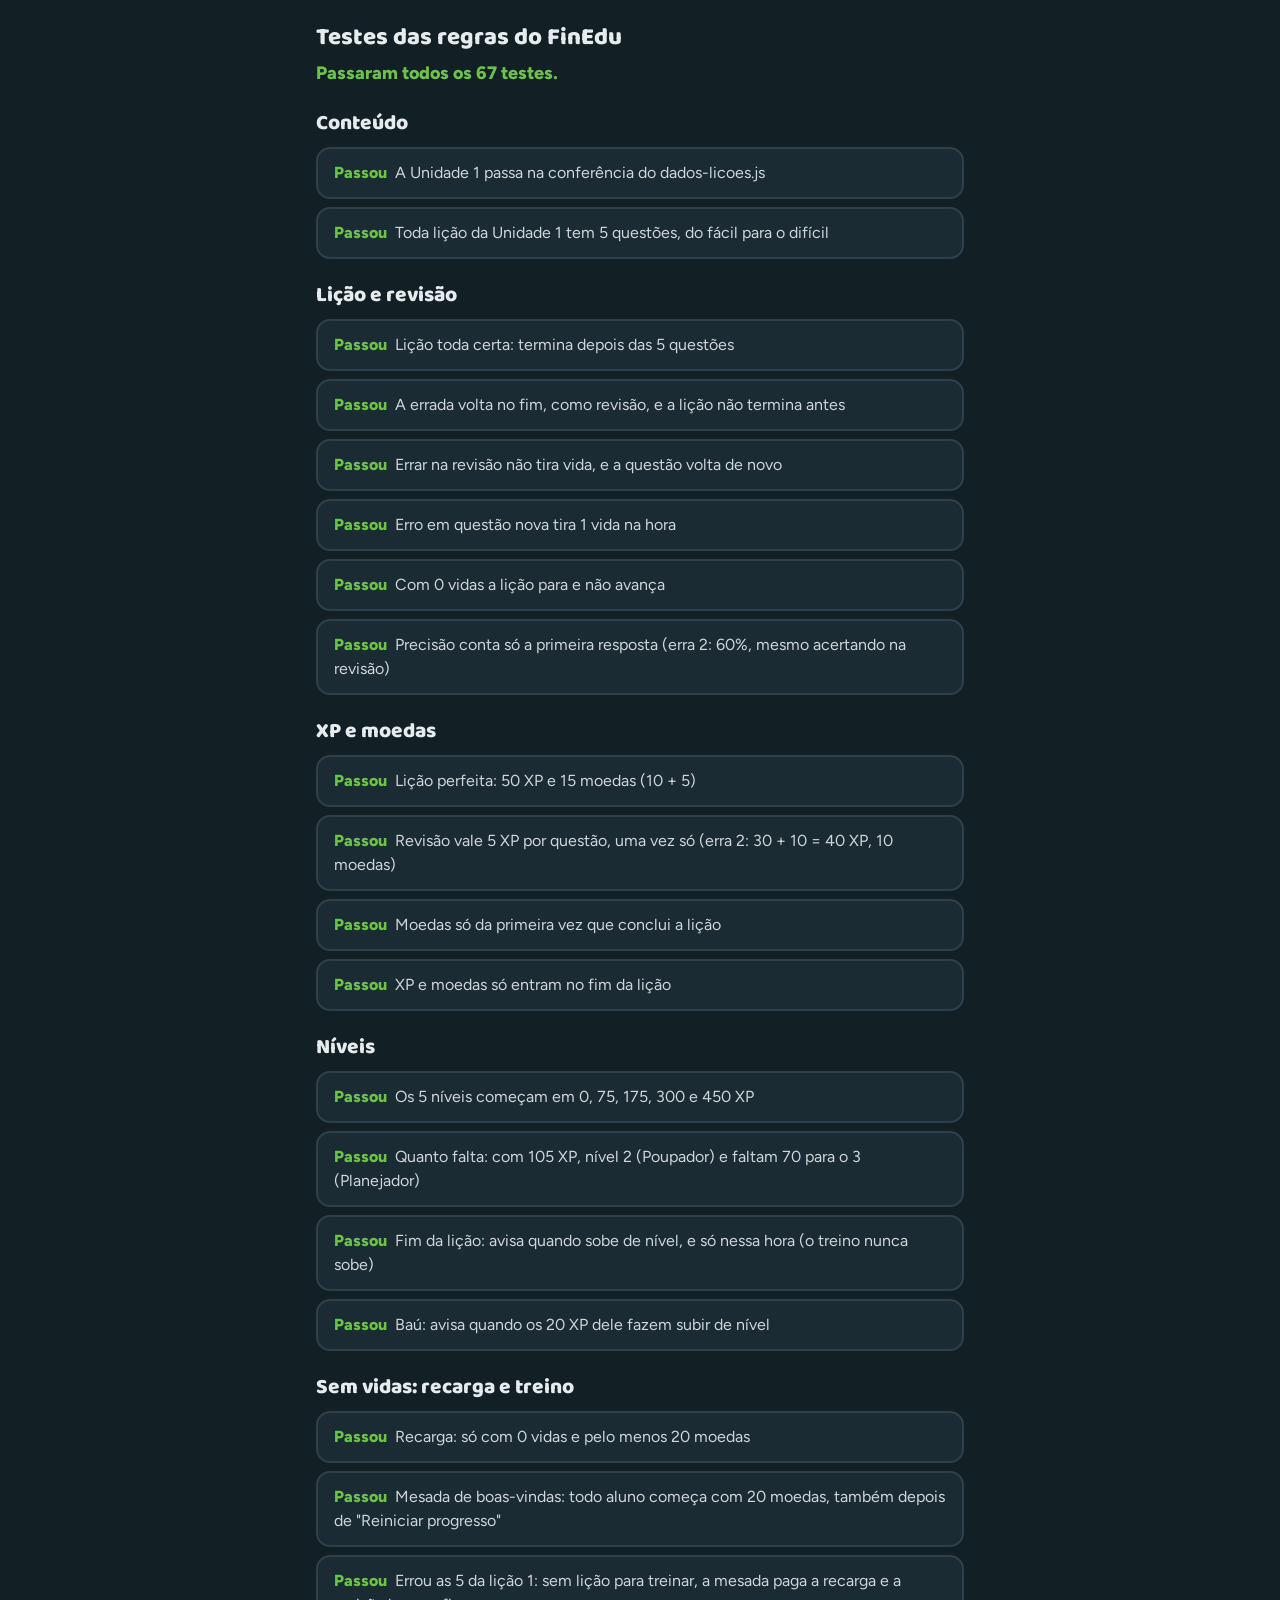
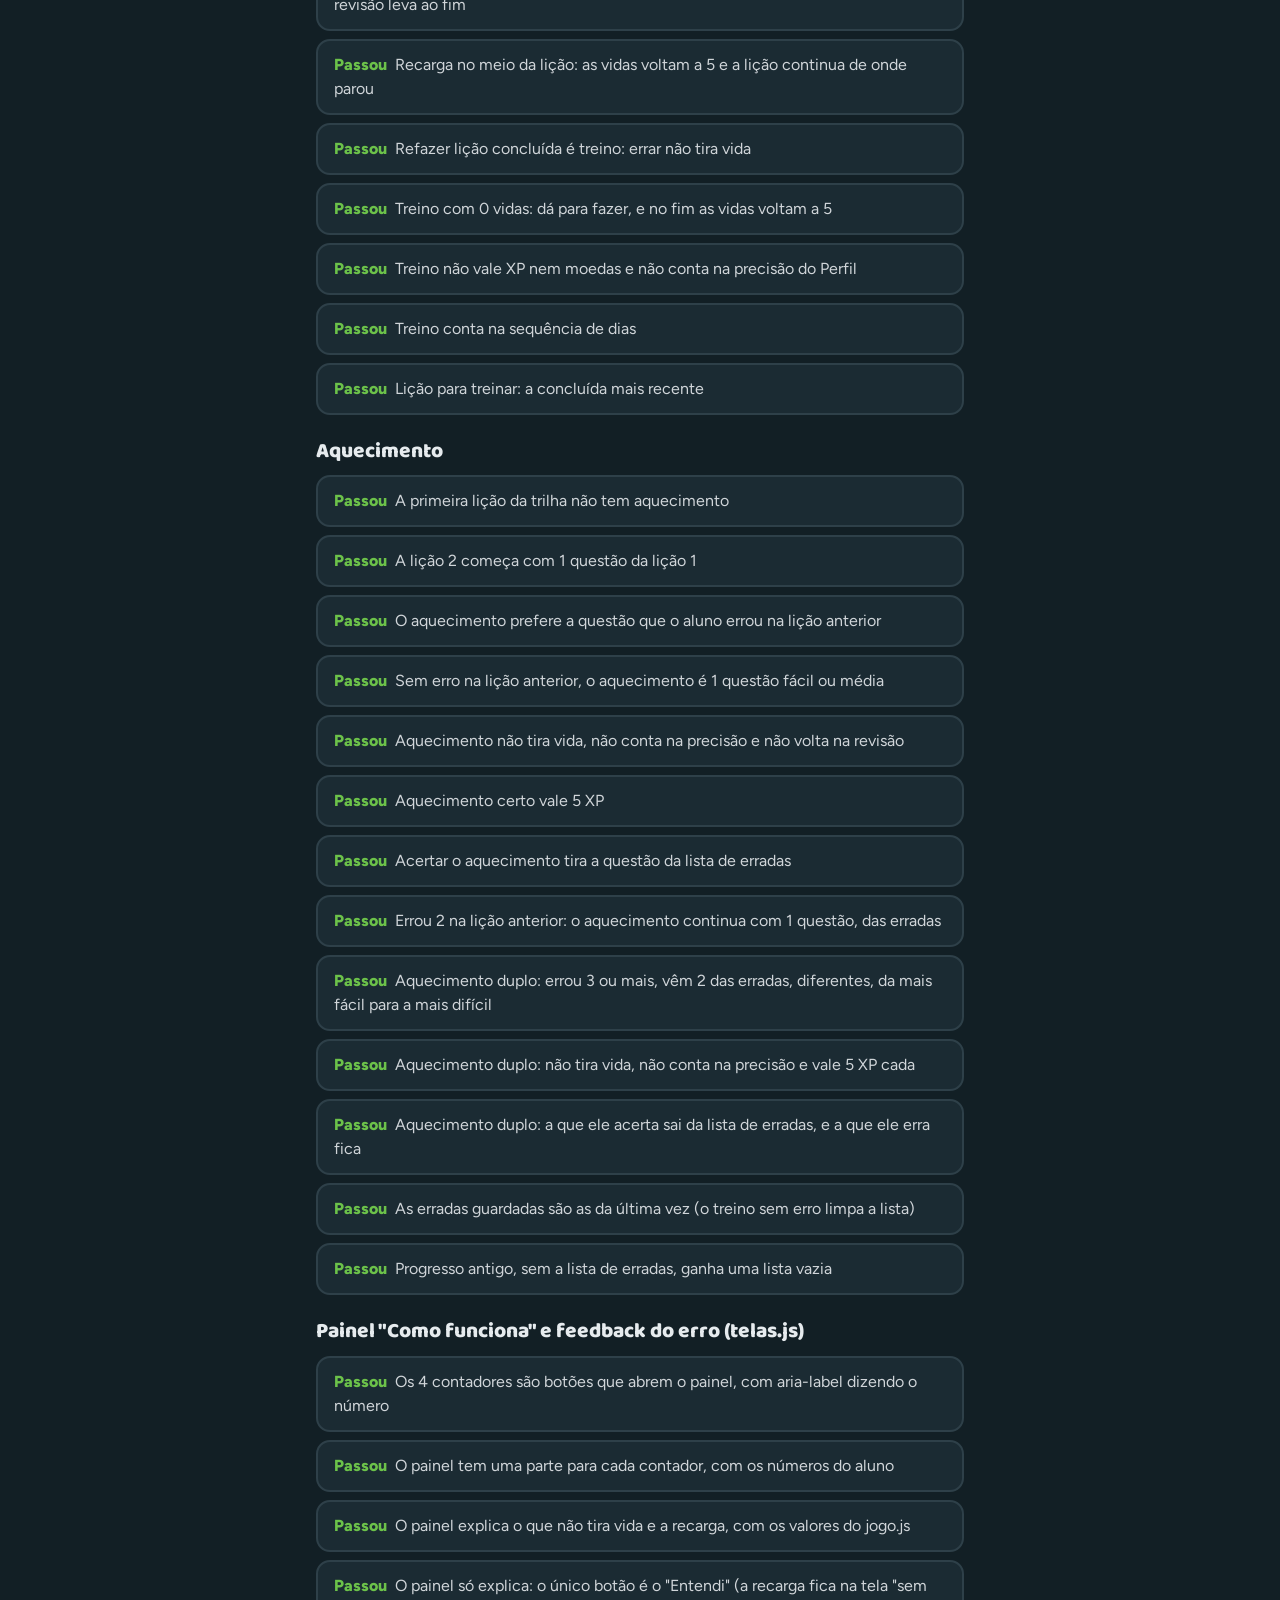
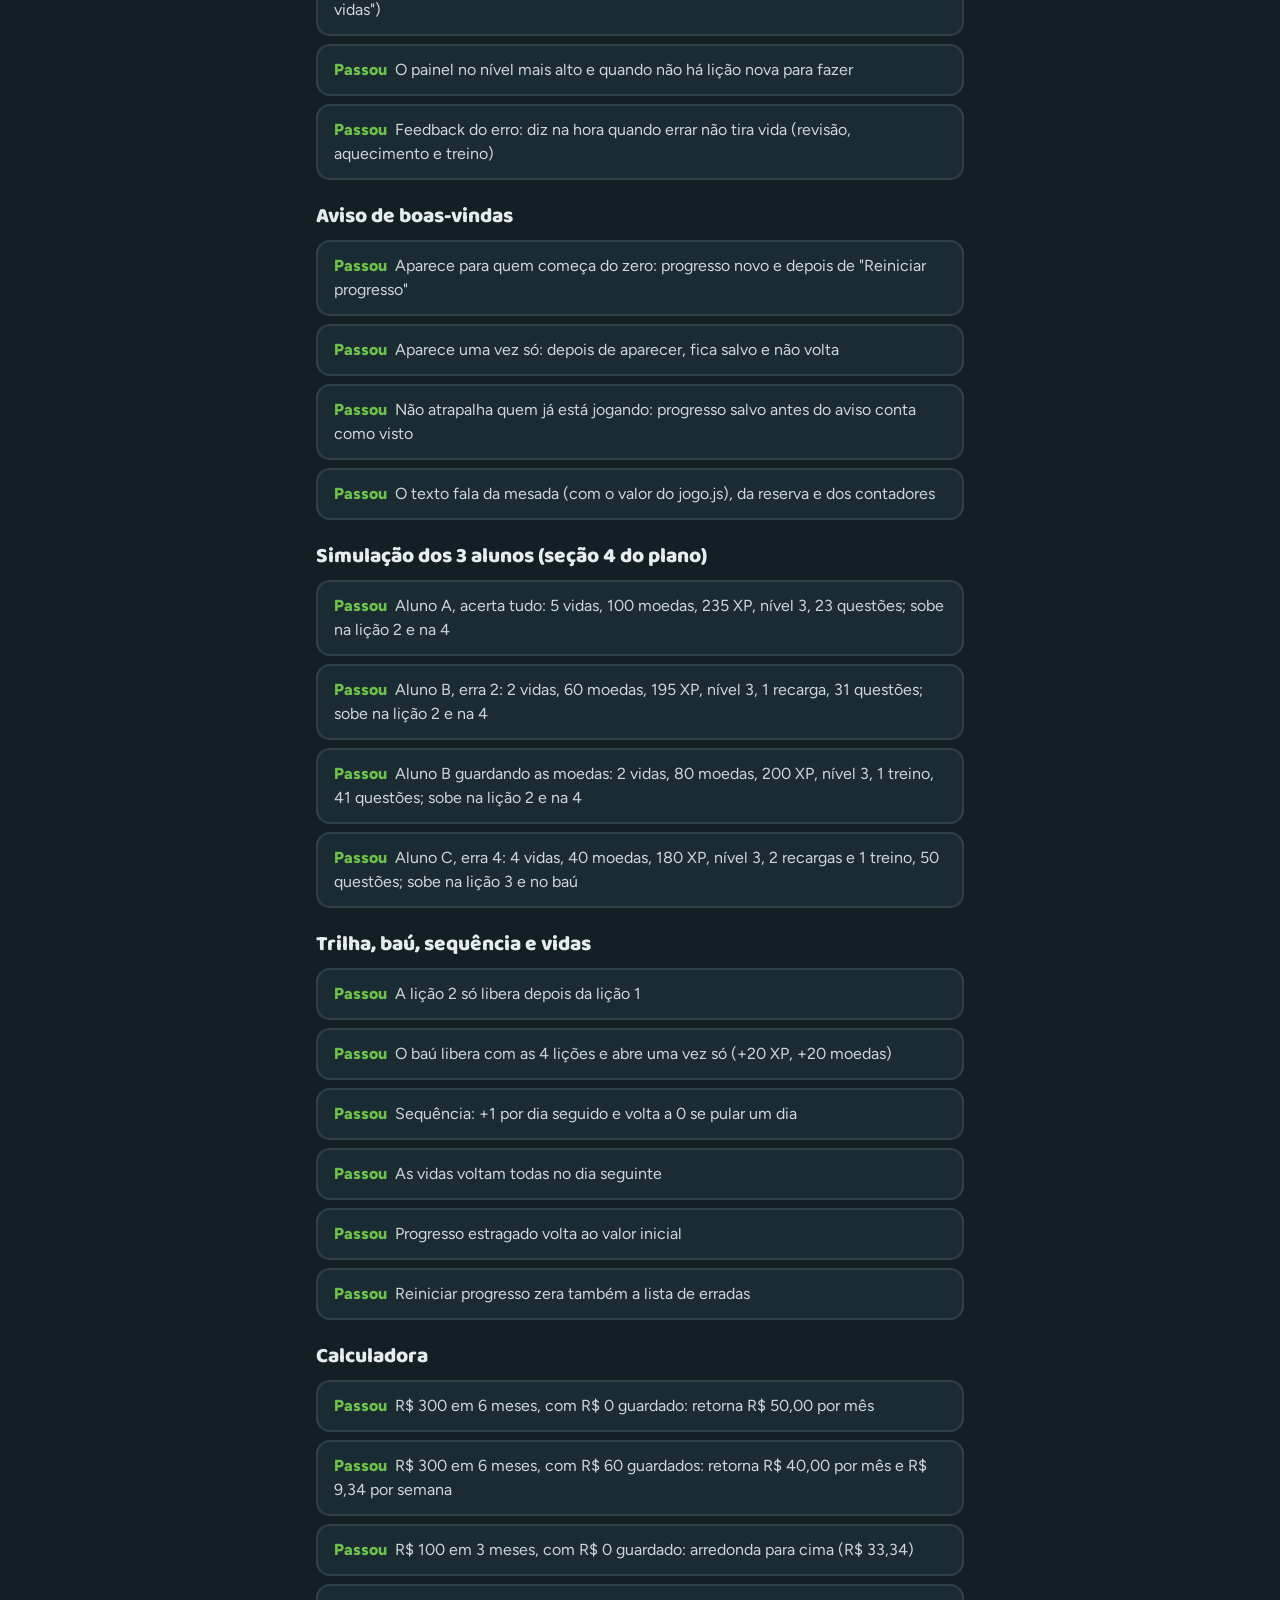
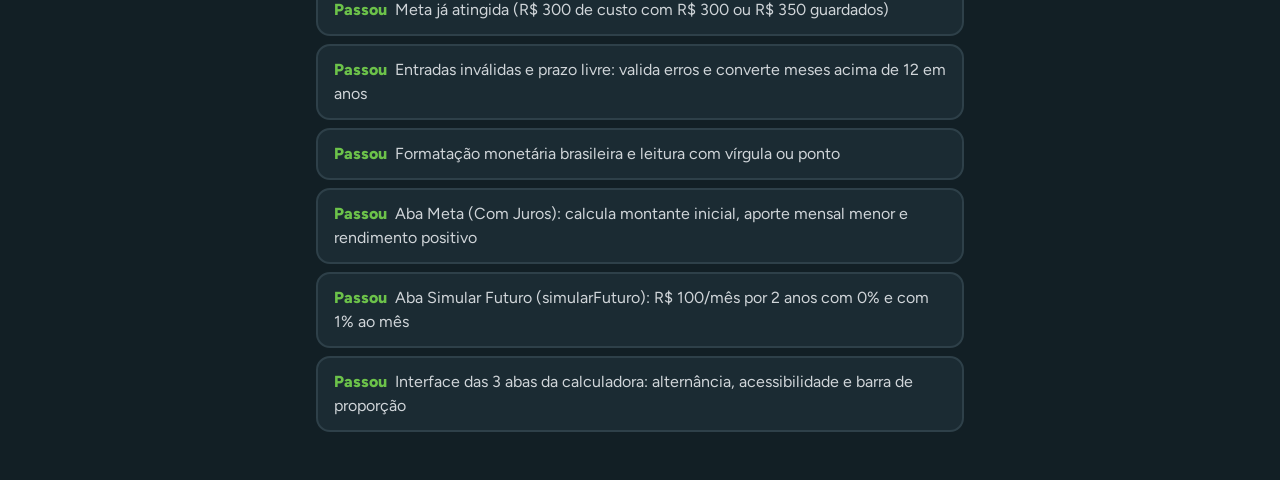
==== testes.html @ baef84fa "Atualizaçao calculadora nova funçao" ====
<!DOCTYPE html>
<html lang="pt-BR">
<head>
  <meta charset="utf-8">
  <meta name="viewport" content="width=device-width, initial-scale=1">
  <title>FinEdu · testes das regras</title>
  <link rel="icon" href="img/favicon.svg" type="image/svg+xml">
  <link rel="stylesheet" href="css/estilo.css">
  <style>
    /* Só desta página. Usa as variáveis do estilo.css. */
    .testes {
      max-width: var(--largura-licao);
      margin: 0 auto;
      padding: var(--espaco-gg) var(--espaco-g) var(--espaco-xgg);
    }

    .testes h1 {
      margin-bottom: var(--espaco-p);
      font-size: var(--tamanho-titulo-m);
    }

    .testes h2 {
      margin: var(--espaco-gg) 0 var(--espaco-m);
      font-size: var(--tamanho-titulo-p);
    }

    .testes-resumo {
      font-weight: 800;
      font-size: var(--tamanho-medio);
    }

    .testes-resumo--passou { color: var(--cor-acerto); }
    .testes-resumo--falhou { color: var(--cor-erro); }

    .testes-lista {
      display: flex;
      flex-direction: column;
      gap: var(--espaco-p);
    }

    .teste {
      padding: var(--espaco-m) var(--espaco-g);
      border: var(--borda) solid var(--cor-borda);
      border-radius: var(--raio-m);
      background: var(--cor-cartao);
    }

    .teste-situacao {
      margin-right: var(--espaco-p);
      font-weight: 800;
    }

    .teste--passou .teste-situacao { color: var(--cor-acerto); }
    .teste--falhou { border-color: var(--cor-erro); }
    .teste--falhou .teste-situacao { color: var(--cor-erro); }

    .teste-erro {
      margin-top: var(--espaco-pp);
      color: var(--cor-texto-secundario);
      font-size: var(--tamanho-pequeno);
    }
  </style>
</head>
<body>
  <main class="testes">
    <h1>Testes das regras do FinEdu</h1>
    <p class="testes-resumo" id="resumo">Rodando os testes...</p>
    <div id="resultados"></div>
  </main>

  <!-- O conteúdo, as regras e os textos do telas.js: os testes não mexem na tela do app nem no progresso salvo -->
  <script src="js/dados-licoes.js"></script>
  <script src="js/jogo.js"></script>
  <script src="js/telas.js"></script>
  <script>
    // ============================================================
    // testes.html — Testes das regras do jogo (jogo.js) e de alguns
    // textos da interface (telas.js)
    // ============================================================
    // Abra este arquivo com dois cliques. Cada teste monta uma
    // situação, usa as funções do jogo.js (ou monta um pedaço de
    // HTML do telas.js numa caixa fora da página) e confere o
    // resultado. Se algum falhar, ele aparece em vermelho com o motivo.
    // ============================================================


    // ============================================================
    // 1. COMO OS TESTES FUNCIONAM
    // ============================================================

    const grupos = [];   // [{ nome, testes: [{ nome, funcao }] }]

    function grupo(nome) {
      grupos.push({ nome, testes: [] });
    }

    function teste(nome, funcao) {
      grupos[grupos.length - 1].testes.push({ nome, funcao });
    }

    // Lança um erro se o valor não for o esperado
    function confere(valor, esperado, oQue) {
      const obtido = JSON.stringify(valor);
      const certo = JSON.stringify(esperado);
      if (obtido !== certo) throw new Error(`${oQue}: esperava ${certo}, veio ${obtido}`);
    }

    function rodarTestes() {
      const lugar = document.getElementById('resultados');
      let total = 0;
      let passaram = 0;

      for (const { nome, testes } of grupos) {
        const titulo = document.createElement('h2');
        titulo.textContent = nome;
        const lista = document.createElement('ol');
        lista.className = 'testes-lista';

        for (const item of testes) {
          let erro = null;
          try {
            item.funcao();
          } catch (problema) {
            erro = problema;
          }
          total += 1;
          if (!erro) passaram += 1;

          const linha = document.createElement('li');
          linha.className = `teste teste--${erro ? 'falhou' : 'passou'}`;
          const situacao = document.createElement('span');
          situacao.className = 'teste-situacao';
          situacao.textContent = erro ? 'Falhou' : 'Passou';
          linha.append(situacao, item.nome);
          if (erro) {
            const motivo = document.createElement('p');
            motivo.className = 'teste-erro';
            motivo.textContent = erro.message;
            linha.append(motivo);
          }
          lista.append(linha);
        }
        lugar.append(titulo, lista);
      }

      const resumo = document.getElementById('resumo');
      const tudoCerto = passaram === total;
      resumo.textContent = tudoCerto
        ? `Passaram todos os ${total} testes.`
        : `Falharam ${total - passaram} de ${total} testes.`;
      resumo.className = `testes-resumo testes-resumo--${tudoCerto ? 'passou' : 'falhou'}`;
    }


    // ============================================================
    // 2. AJUDANTES
    // ============================================================

    const HOJE = '2026-11-04';
    const TRILHA = CONTEUDO.trilhas[0];
    const UNIDADE = TRILHA.unidades[0];
    const [LICAO_1, LICAO_2, LICAO_3, LICAO_4] = UNIDADE.licoes;

    function novoProgresso() {
      return criarProgressoInicial(HOJE);
    }

    function abrir(progresso, licao) {
      return iniciarLicao(progresso, licao);
    }

    // Faz a lição inteira acertando tudo e conclui
    function concluirAcertandoTudo(progresso, licao, hoje = HOJE) {
      const sessao = abrir(progresso, licao);
      jogar(progresso, sessao, () => true);
      return concluirLicao(progresso, sessao, hoje);
    }

    // Marca a certa (certo = true) ou uma errada e aperta "Verificar"
    function responder(progresso, sessao, certo) {
      const alternativas = questaoAtual(sessao).alternativas;
      const indice = alternativas.findIndex(alternativa => Boolean(alternativa.correta) === certo);
      marcarAlternativa(sessao, indice);
      return verificarResposta(progresso, sessao);
    }

    // Responde e aperta "Continuar". Devolve o que vem depois.
    function responderEContinuar(progresso, sessao, certo) {
      responder(progresso, sessao, certo);
      return avancarQuestao(progresso, sessao);
    }

    // Joga até a lição acabar ou as vidas acabarem. "acertar" recebe
    // a sessão e diz se o aluno acerta a vez atual.
    function jogar(progresso, sessao, acertar) {
      for (let vezes = 0; vezes < 100; vezes++) {
        const proximo = responderEContinuar(progresso, sessao, acertar(sessao));
        if (proximo !== 'proxima') return proximo;
      }
      throw new Error('A lição não terminou depois de 100 respostas');
    }

    // Acerta tudo, menos as questões nas posições da lista (0 a 4),
    // que ele erra só da primeira vez
    function errandoDePrimeira(posicoes) {
      return sessao => !(vezAtual(sessao).tipo === 'nova' && posicoes.includes(vezAtual(sessao).indice));
    }

    // Monta um pedaço de HTML do telas.js numa caixa fora da página
    function montar(html) {
      const caixa = document.createElement('div');
      caixa.innerHTML = html;
      return caixa;
    }

    // O texto de um pedaço montado, com os espaços juntos
    function textoDe(caixa) {
      return caixa.textContent.replace(/\s+/g, ' ').trim();
    }

    // Um aluno no meio da trilha: lições 1 e 2 feitas, 3 vidas, 35 moedas, 105 XP, 1 dia
    function alunoNoMeio() {
      const progresso = novoProgresso();
      progresso.licoesConcluidas = [LICAO_1.id, LICAO_2.id];
      Object.assign(progresso, { vidas: 3, moedas: 35, xp: 105, sequencia: 1 });
      return progresso;
    }


    // ============================================================
    // 3. OS TESTES
    // ============================================================

    grupo('Conteúdo');

    teste('A Unidade 1 passa na conferência do dados-licoes.js', () => {
      confere(conferirConteudo(), [], 'problemas encontrados');
    });

    teste('Toda lição da Unidade 1 tem 5 questões, do fácil para o difícil', () => {
      for (const licao of UNIDADE.licoes) {
        const sessao = abrir(novoProgresso(), licao);
        confere(sessao.questoes.map(questao => questao.dificuldade),
          ['facil', 'facil', 'media', 'media', 'dificil'], licao.titulo);
      }
    });


    grupo('Lição e revisão');

    teste('Lição toda certa: termina depois das 5 questões', () => {
      const progresso = novoProgresso();
      const sessao = abrir(progresso, LICAO_1);
      confere(sessao.fila.length, 5, 'questões na fila');
      confere(jogar(progresso, sessao, () => true), 'fim', 'o que vem depois da 5ª');
    });

    teste('A errada volta no fim, como revisão, e a lição não termina antes', () => {
      const progresso = novoProgresso();
      const sessao = abrir(progresso, LICAO_1);
      const depois = [true, false, true, true, true].map(certo => responderEContinuar(progresso, sessao, certo));
      confere(depois, ['proxima', 'proxima', 'proxima', 'proxima', 'proxima'], 'depois de cada uma das 5');
      confere(vezAtual(sessao), { tipo: 'revisao', indice: 1 }, 'vez depois da 5ª');
      confere(responderEContinuar(progresso, sessao, true), 'fim', 'depois de acertar a revisão');
    });

    teste('Errar na revisão não tira vida, e a questão volta de novo', () => {
      const progresso = novoProgresso();
      const sessao = abrir(progresso, LICAO_1);
      [false, true, true, true, true].forEach(certo => responderEContinuar(progresso, sessao, certo));
      confere(progresso.vidas, 4, 'vidas depois do erro na questão nova');
      const resultado = responder(progresso, sessao, false);
      confere([resultado.tipo, resultado.perdeuVida, progresso.vidas], ['revisao', false, 4], 'erro na revisão');
      confere(avancarQuestao(progresso, sessao), 'proxima', 'depois do erro na revisão');
      confere(vezAtual(sessao), { tipo: 'revisao', indice: 0 }, 'a mesma questão volta');
      confere(responderEContinuar(progresso, sessao, true), 'fim', 'depois de acertar');
    });

    teste('Erro em questão nova tira 1 vida na hora', () => {
      const progresso = novoProgresso();
      const sessao = abrir(progresso, LICAO_1);
      const resultado = responder(progresso, sessao, false);
      confere([resultado.perdeuVida, progresso.vidas], [true, 4], 'vida perdida e vidas');
    });

    teste('Com 0 vidas a lição para e não avança', () => {
      const progresso = novoProgresso();
      progresso.vidas = 1;
      const sessao = abrir(progresso, LICAO_1);
      const resultado = responder(progresso, sessao, false);
      confere(resultado.acabaramAsVidas, true, 'acabaram as vidas');
      confere(avancarQuestao(progresso, sessao), 'sem-vidas', 'depois do Continuar');
      confere(vezAtual(sessao), { tipo: 'nova', indice: 0 }, 'a vez continua a mesma');
    });

    teste('Precisão conta só a primeira resposta (erra 2: 60%, mesmo acertando na revisão)', () => {
      const progresso = novoProgresso();
      const sessao = abrir(progresso, LICAO_1);
      jogar(progresso, sessao, errandoDePrimeira([3, 4]));
      const resumo = concluirLicao(progresso, sessao, HOJE);
      confere(resumo.precisao, 60, 'precisão da lição');
      confere([progresso.respostasCertas, progresso.respostasDadas], [3, 5], 'respostas certas e dadas no Perfil');
      confere(precisaoGeral(progresso), 60, 'precisão do Perfil');
    });


    grupo('XP e moedas');

    teste('Lição perfeita: 50 XP e 15 moedas (10 + 5)', () => {
      const progresso = novoProgresso();
      const sessao = abrir(progresso, LICAO_1);
      jogar(progresso, sessao, () => true);
      const resumo = concluirLicao(progresso, sessao, HOJE);
      confere([resumo.xp, resumo.moedas, resumo.perfeita], [50, 15, true], 'XP, moedas e perfeita');
      confere([progresso.xp, progresso.moedas], [50, 35], 'XP e moedas no progresso (20 da mesada + 15)');
    });

    teste('Revisão vale 5 XP por questão, uma vez só (erra 2: 30 + 10 = 40 XP, 10 moedas)', () => {
      const progresso = novoProgresso();
      const sessao = abrir(progresso, LICAO_1);
      [true, true, true, false, false].forEach(certo => responderEContinuar(progresso, sessao, certo));
      responderEContinuar(progresso, sessao, false);   // erra a primeira revisão
      jogar(progresso, sessao, () => true);
      const resumo = concluirLicao(progresso, sessao, HOJE);
      confere([resumo.xp, resumo.moedas, resumo.perfeita], [40, 10, false], 'XP, moedas e perfeita');
    });

    teste('Moedas só da primeira vez que conclui a lição', () => {
      const progresso = novoProgresso();
      concluirAcertandoTudo(progresso, LICAO_1);
      concluirAcertandoTudo(progresso, LICAO_1);
      confere(progresso.moedas, 35, 'moedas depois de fazer a lição 1 duas vezes (20 da mesada + 15)');
    });

    teste('XP e moedas só entram no fim da lição', () => {
      const progresso = novoProgresso();
      const sessao = abrir(progresso, LICAO_1);
      responderEContinuar(progresso, sessao, true);
      confere([progresso.xp, progresso.moedas], [0, 20], 'XP e moedas no meio da lição (só a mesada)');
    });


    grupo('Níveis');

    teste('Os 5 níveis começam em 0, 75, 175, 300 e 450 XP', () => {
      confere(NIVEIS.map(nivel => nivel.nome), ['Aprendiz', 'Poupador', 'Planejador', 'Estrategista', 'Investidor'], 'nomes');
      const tabela = [[0, 1], [74, 1], [75, 2], [174, 2], [175, 3], [299, 3], [300, 4], [449, 4], [450, 5], [2000, 5]];
      for (const [xp, numero] of tabela) confere(nivelDoXp(xp).numero, numero, `nível com ${xp} XP`);
    });

    teste('Quanto falta: com 105 XP, nível 2 (Poupador) e faltam 70 para o 3 (Planejador)', () => {
      confere(nivelDoXp(105), { numero: 2, nome: 'Poupador', proximo: { numero: 3, nome: 'Planejador', xp: 175 }, faltam: 70 }, '105 XP');
      const maximo = nivelDoXp(500);
      confere([maximo.numero, maximo.proximo, maximo.faltam], [5, null, 0], 'no nível mais alto');
    });

    teste('Fim da lição: avisa quando sobe de nível, e só nessa hora (o treino nunca sobe)', () => {
      const progresso = novoProgresso();
      const primeira = concluirAcertandoTudo(progresso, LICAO_1);   // 50 XP
      confere([primeira.nivel.numero, primeira.subiuDeNivel], [1, false], 'lição 1');
      const segunda = concluirAcertandoTudo(progresso, LICAO_2);    // 105 XP
      confere([segunda.nivel.numero, segunda.nivel.nome, segunda.subiuDeNivel], [2, 'Poupador', true], 'lição 2');
      const treino = concluirAcertandoTudo(progresso, LICAO_2);     // treino: não vale XP
      confere([treino.treino, treino.nivel.numero, treino.subiuDeNivel], [true, 2, false], 'treino da lição 2');
    });

    teste('Baú: avisa quando os 20 XP dele fazem subir de nível', () => {
      const progresso = novoProgresso();
      progresso.licoesConcluidas = UNIDADE.licoes.map(licao => licao.id);
      progresso.xp = 160;
      const recompensa = abrirBau(progresso, UNIDADE);
      confere([progresso.xp, recompensa.nivel.numero, recompensa.subiuDeNivel], [180, 3, true], 'baú com 160 XP');

      const outro = novoProgresso();
      outro.licoesConcluidas = UNIDADE.licoes.map(licao => licao.id);
      outro.xp = 100;
      confere(abrirBau(outro, UNIDADE).subiuDeNivel, false, 'baú com 100 XP');
    });


    grupo('Sem vidas: recarga e treino');

    teste('Recarga: só com 0 vidas e pelo menos 20 moedas', () => {
      const progresso = novoProgresso();
      progresso.moedas = 20;
      progresso.vidas = 1;
      confere(podeRecarregar(progresso), false, 'com 1 vida');
      progresso.vidas = 0;
      progresso.moedas = 19;
      confere(recarregarVidas(progresso), false, 'com 19 moedas');
      confere([progresso.vidas, progresso.moedas], [0, 19], 'nada muda sem pagar');
      progresso.moedas = 25;
      confere(recarregarVidas(progresso), true, 'com 25 moedas');
      confere([progresso.vidas, progresso.moedas], [5, 5], 'vidas e moedas depois de pagar');
    });

    teste('Mesada de boas-vindas: todo aluno começa com 20 moedas, também depois de "Reiniciar progresso"', () => {
      confere(novoProgresso().moedas, 20, 'moedas no começo');
      confere(prepararProgresso(null, HOJE).moedas, 20, 'moedas depois de reiniciar');
    });

    teste('Errou as 5 da lição 1: sem lição para treinar, a mesada paga a recarga e a revisão leva ao fim', () => {
      const progresso = novoProgresso();
      const sessao = abrir(progresso, LICAO_1);
      confere(jogar(progresso, sessao, errandoDePrimeira([0, 1, 2, 3, 4])), 'sem-vidas', 'depois de errar as 5');
      confere(licaoParaTreinar(progresso), null, 'lição para treinar');
      confere(recarregarVidas(progresso), true, 'pagou com a mesada');
      confere(avancarQuestao(progresso, sessao), 'proxima', 'depois de pagar');
      confere(vezAtual(sessao).tipo, 'revisao', 'tipo da vez depois de pagar');
      confere(jogar(progresso, sessao, () => true), 'fim', 'fim da lição');
      const resumo = concluirLicao(progresso, sessao, HOJE);
      // 5 consertadas na revisão (25 XP) e 10 moedas por concluir
      confere([resumo.xp, resumo.moedas, progresso.vidas, progresso.moedas], [25, 10, 5, 10], 'XP, moedas ganhas, vidas e moedas');
    });

    teste('Recarga no meio da lição: as vidas voltam a 5 e a lição continua de onde parou', () => {
      const progresso = novoProgresso();
      concluirAcertandoTudo(progresso, LICAO_1);
      progresso.vidas = 1;
      progresso.moedas = 20;
      const sessao = abrir(progresso, LICAO_2);
      responderEContinuar(progresso, sessao, true);   // aquecimento
      confere(responderEContinuar(progresso, sessao, false), 'sem-vidas', 'depois de errar a 1ª questão nova');
      confere(recarregarVidas(progresso), true, 'pagou');
      confere(avancarQuestao(progresso, sessao), 'proxima', 'depois de pagar');
      confere(vezAtual(sessao), { tipo: 'nova', indice: 1 }, 'vez depois de pagar');
      confere(jogar(progresso, sessao, () => true), 'fim', 'fim da lição');
      const resumo = concluirLicao(progresso, sessao, HOJE);
      // 4 certas de primeira (40) + revisão (5) + aquecimento (5)
      confere([resumo.xp, resumo.moedas, progresso.vidas, progresso.moedas], [50, 10, 5, 10], 'XP, moedas ganhas, vidas e moedas');
    });

    teste('Refazer lição concluída é treino: errar não tira vida', () => {
      const progresso = novoProgresso();
      concluirAcertandoTudo(progresso, LICAO_1);
      const sessao = abrir(progresso, LICAO_1);
      confere(sessao.treino, true, 'é treino');
      const resultado = responder(progresso, sessao, false);
      confere([resultado.perdeuVida, progresso.vidas], [false, 5], 'erro no treino');
    });

    teste('Treino com 0 vidas: dá para fazer, e no fim as vidas voltam a 5', () => {
      const progresso = novoProgresso();
      concluirAcertandoTudo(progresso, LICAO_1);
      progresso.vidas = 0;
      const sessao = abrir(progresso, LICAO_1);
      confere(jogar(progresso, sessao, errandoDePrimeira([0, 1, 2, 3, 4])), 'fim', 'erra as 5 e termina mesmo assim');
      const resumo = concluirLicao(progresso, sessao, HOJE);
      confere([progresso.vidas, resumo.vidasVoltaram], [5, true], 'vidas no fim do treino');
    });

    teste('Treino não vale XP nem moedas e não conta na precisão do Perfil', () => {
      const progresso = novoProgresso();
      concluirAcertandoTudo(progresso, LICAO_1);
      const antes = [progresso.xp, progresso.moedas, progresso.respostasCertas, progresso.respostasDadas];
      const sessao = abrir(progresso, LICAO_1);
      jogar(progresso, sessao, errandoDePrimeira([2]));
      const resumo = concluirLicao(progresso, sessao, HOJE);
      confere([resumo.xp, resumo.moedas], [0, 0], 'XP e moedas do treino');
      confere([progresso.xp, progresso.moedas, progresso.respostasCertas, progresso.respostasDadas], antes, 'progresso');
    });

    teste('Treino conta na sequência de dias', () => {
      const progresso = novoProgresso();
      concluirAcertandoTudo(progresso, LICAO_1, '2026-11-04');
      const resumo = concluirAcertandoTudo(progresso, LICAO_1, '2026-11-05');
      confere([resumo.treino, progresso.sequencia], [true, 2], 'treino e sequência');
    });

    teste('Lição para treinar: a concluída mais recente', () => {
      const progresso = novoProgresso();
      confere(licaoParaTreinar(progresso), null, 'sem lição concluída');
      concluirAcertandoTudo(progresso, LICAO_1);
      concluirAcertandoTudo(progresso, LICAO_2);
      confere(licaoParaTreinar(progresso).id, LICAO_2.id, 'com as lições 1 e 2');
    });


    grupo('Aquecimento');

    teste('A primeira lição da trilha não tem aquecimento', () => {
      const sessao = abrir(novoProgresso(), LICAO_1);
      confere([sessao.aquecimento, sessao.fila.length], [[], 5], 'aquecimento e tamanho da fila');
    });

    teste('A lição 2 começa com 1 questão da lição 1', () => {
      const progresso = novoProgresso();
      concluirAcertandoTudo(progresso, LICAO_1);
      const sessao = abrir(progresso, LICAO_2);
      confere([vezAtual(sessao).tipo, sessao.aquecimento.length, sessao.aquecimento[0].idLicao, sessao.fila.length],
        ['aquecimento', 1, LICAO_1.id, 6], 'primeira vez');
      const pergunta = questaoAtual(sessao).pergunta;
      confere(LICAO_1.questoes.some(questao => questao.pergunta === pergunta), true, 'a pergunta é da lição 1');
    });

    teste('O aquecimento prefere a questão que o aluno errou na lição anterior', () => {
      const progresso = novoProgresso();
      const sessao = abrir(progresso, LICAO_1);
      jogar(progresso, sessao, errandoDePrimeira([3]));
      concluirLicao(progresso, sessao, HOJE);
      confere(progresso.errosPorLicao[LICAO_1.id], [3], 'erradas guardadas');
      for (let vezes = 0; vezes < 10; vezes++) {
        confere(abrir(progresso, LICAO_2).aquecimento.map(questao => questao.posicao), [3], 'questão do aquecimento');
      }
    });

    teste('Sem erro na lição anterior, o aquecimento é 1 questão fácil ou média', () => {
      const progresso = novoProgresso();
      concluirAcertandoTudo(progresso, LICAO_1);
      for (let vezes = 0; vezes < 20; vezes++) {
        const aquecimento = abrir(progresso, LICAO_2).aquecimento;
        confere(aquecimento.length, 1, 'questões no aquecimento');
        if (aquecimento[0].dificuldade === 'dificil') throw new Error('veio uma questão difícil');
      }
    });

    teste('Aquecimento não tira vida, não conta na precisão e não volta na revisão', () => {
      const progresso = novoProgresso();
      concluirAcertandoTudo(progresso, LICAO_1);
      const antes = [progresso.respostasCertas, progresso.respostasDadas];
      const sessao = abrir(progresso, LICAO_2);
      const resultado = responder(progresso, sessao, false);
      confere([resultado.tipo, resultado.perdeuVida, progresso.vidas], ['aquecimento', false, 5], 'erro no aquecimento');
      confere([progresso.respostasCertas, progresso.respostasDadas], antes, 'precisão do Perfil');
      avancarQuestao(progresso, sessao);
      confere(jogar(progresso, sessao, () => true), 'fim', 'acaba sem voltar o aquecimento');
      const resumo = concluirLicao(progresso, sessao, HOJE);
      confere([resumo.xp, resumo.precisao], [50, 100], 'XP e precisão (aquecimento errado não vale)');
    });

    teste('Aquecimento certo vale 5 XP', () => {
      const progresso = novoProgresso();
      concluirAcertandoTudo(progresso, LICAO_1);
      const resumo = concluirAcertandoTudo(progresso, LICAO_2);
      confere(resumo.xp, 55, 'XP da lição 2 com aquecimento certo');
    });

    teste('Acertar o aquecimento tira a questão da lista de erradas', () => {
      const progresso = novoProgresso();
      const sessao = abrir(progresso, LICAO_1);
      jogar(progresso, sessao, errandoDePrimeira([3, 4]));
      concluirLicao(progresso, sessao, HOJE);
      const segunda = abrir(progresso, LICAO_2);
      const usada = segunda.aquecimento[0].posicao;
      jogar(progresso, segunda, () => true);
      concluirLicao(progresso, segunda, HOJE);
      confere(progresso.errosPorLicao[LICAO_1.id], [3, 4].filter(posicao => posicao !== usada), 'erradas da lição 1');
    });

    teste('Errou 2 na lição anterior: o aquecimento continua com 1 questão, das erradas', () => {
      const progresso = novoProgresso();
      const sessao = abrir(progresso, LICAO_1);
      jogar(progresso, sessao, errandoDePrimeira([1, 4]));
      concluirLicao(progresso, sessao, HOJE);
      for (let vezes = 0; vezes < 10; vezes++) {
        const aquecimento = abrir(progresso, LICAO_2).aquecimento;
        confere(aquecimento.length, 1, 'questões no aquecimento');
        if (![1, 4].includes(aquecimento[0].posicao)) throw new Error(`veio uma questão que ele não errou: ${aquecimento[0].posicao}`);
      }
    });

    teste('Aquecimento duplo: errou 3 ou mais, vêm 2 das erradas, diferentes, da mais fácil para a mais difícil', () => {
      const progresso = novoProgresso();
      const sessao = abrir(progresso, LICAO_1);
      jogar(progresso, sessao, errandoDePrimeira([1, 2, 4]));   // uma fácil, uma média e a difícil
      concluirLicao(progresso, sessao, HOJE);
      for (let vezes = 0; vezes < 20; vezes++) {
        const segunda = abrir(progresso, LICAO_2);
        const posicoes = segunda.aquecimento.map(questao => questao.posicao);
        confere(posicoes.length, 2, 'questões no aquecimento');
        if (posicoes[0] === posicoes[1]) throw new Error('veio a mesma questão duas vezes');
        if (!posicoes.every(posicao => [1, 2, 4].includes(posicao))) throw new Error(`veio uma questão que ele não errou: ${posicoes}`);
        const pesos = segunda.aquecimento.map(questao => ORDEM_DAS_DIFICULDADES.indexOf(questao.dificuldade));
        if (pesos[0] > pesos[1]) throw new Error('a mais difícil veio antes');
        confere(segunda.fila.slice(0, 3), [{ tipo: 'aquecimento', indice: 0 }, { tipo: 'aquecimento', indice: 1 }, { tipo: 'nova', indice: 0 }], 'começo da fila');
      }
    });

    teste('Aquecimento duplo: não tira vida, não conta na precisão e vale 5 XP cada', () => {
      // Errou 3 na lição 1: a lição 2 começa com aquecimento duplo
      function depoisDaLicao1() {
        const progresso = novoProgresso();
        const sessao = abrir(progresso, LICAO_1);
        jogar(progresso, sessao, errandoDePrimeira([1, 2, 3]));
        concluirLicao(progresso, sessao, HOJE);
        return progresso;
      }

      // Acerta as duas: 50 da lição + 10 do aquecimento
      confere(concluirAcertandoTudo(depoisDaLicao1(), LICAO_2).xp, 60, 'XP com as duas certas');

      // Erra a primeira e acerta a segunda: não perde vida, a precisão não muda e vale só 5 XP
      const progresso = depoisDaLicao1();
      const antes = [progresso.vidas, progresso.respostasCertas, progresso.respostasDadas];
      const sessao = abrir(progresso, LICAO_2);
      const erro = responder(progresso, sessao, false);
      confere([erro.tipo, erro.perdeuVida], ['aquecimento', false], 'erro no aquecimento');
      avancarQuestao(progresso, sessao);
      responderEContinuar(progresso, sessao, true);
      confere([progresso.vidas, progresso.respostasCertas, progresso.respostasDadas], antes, 'vidas e precisão do Perfil');
      jogar(progresso, sessao, () => true);
      const resumo = concluirLicao(progresso, sessao, HOJE);
      confere([resumo.xp, resumo.precisao], [55, 100], 'XP e precisão (o aquecimento errado não vale)');
    });

    teste('Aquecimento duplo: a que ele acerta sai da lista de erradas, e a que ele erra fica', () => {
      const progresso = novoProgresso();
      const sessao = abrir(progresso, LICAO_1);
      jogar(progresso, sessao, errandoDePrimeira([1, 2, 3]));
      concluirLicao(progresso, sessao, HOJE);
      const segunda = abrir(progresso, LICAO_2);
      const certa = segunda.aquecimento[1].posicao;
      responderEContinuar(progresso, segunda, false);   // erra a 1ª do aquecimento
      responderEContinuar(progresso, segunda, true);    // acerta a 2ª
      jogar(progresso, segunda, () => true);
      concluirLicao(progresso, segunda, HOJE);
      confere(progresso.errosPorLicao[LICAO_1.id], [1, 2, 3].filter(posicao => posicao !== certa), 'erradas da lição 1');
    });

    teste('As erradas guardadas são as da última vez (o treino sem erro limpa a lista)', () => {
      const progresso = novoProgresso();
      const sessao = abrir(progresso, LICAO_1);
      jogar(progresso, sessao, errandoDePrimeira([1, 2]));
      concluirLicao(progresso, sessao, HOJE);
      confere(progresso.errosPorLicao[LICAO_1.id], [1, 2], 'depois da lição');
      concluirAcertandoTudo(progresso, LICAO_1);
      confere(progresso.errosPorLicao[LICAO_1.id], [], 'depois do treino sem erro');
    });

    teste('Progresso antigo, sem a lista de erradas, ganha uma lista vazia', () => {
      confere(prepararProgresso({ xp: 10 }, HOJE).errosPorLicao, {}, 'sem o campo');
      confere(prepararProgresso({ errosPorLicao: [1] }, HOJE).errosPorLicao, {}, 'campo estragado');
    });


    grupo('Painel "Como funciona" e feedback do erro (telas.js)');

    teste('Os 4 contadores são botões que abrem o painel, com aria-label dizendo o número', () => {
      const botoes = [...montar(desenharContadores(alunoNoMeio())).querySelectorAll('button')];
      confere(botoes.map(botao => [botao.dataset.acao, botao.dataset.contador]),
        [['abrir-painel', 'sequencia'], ['abrir-painel', 'xp'], ['abrir-painel', 'moedas'], ['abrir-painel', 'vidas']], 'botões');
      confere(botoes.map(botao => botao.getAttribute('aria-label')), [
        'Sequência de 1 dia. Ver como funciona',
        '105 XP, nível 2. Ver como funciona',
        '35 moedas. Ver como funciona',
        '3 de 5 vidas. Ver como funciona'
      ], 'aria-label');
    });

    teste('O painel tem uma parte para cada contador, com os números do aluno', () => {
      const painel = montar(desenharPainel(alunoNoMeio()));
      confere([...painel.querySelectorAll('h3')].map(titulo => [titulo.id, titulo.textContent.trim()]), [
        ['painel-vidas', 'Vidas: 3 de 5'], ['painel-moedas', 'Moedas: 35'],
        ['painel-xp', 'XP: 105'], ['painel-sequencia', 'Sequência: 1 dia']
      ], 'títulos das partes');
      const xp = textoDe(painel.querySelector('.painel-parte--xp'));
      if (!xp.includes('Nível 2, Poupador. Faltam 70 XP para o nível 3, Planejador.')) throw new Error(`parte do XP: ${xp}`);
    });

    teste('O painel explica o que não tira vida e a recarga, com os valores do jogo.js', () => {
      const texto = textoDe(montar(desenharPainel(alunoNoMeio())));
      const trechos = [
        'Na revisão, no aquecimento e no treino, errar não tira vida.',
        'E amanhã elas voltam todas.',
        `${PRECO_DA_RECARGA} moedas recarregam as ${VIDAS_MAXIMAS}.`,
        `mesada de ${MESADA_DE_BOAS_VINDAS}`
      ];
      for (const trecho of trechos) {
        if (!texto.includes(trecho)) throw new Error(`faltou "${trecho}"`);
      }
    });

    teste('O painel só explica: o único botão é o "Entendi" (a recarga fica na tela "sem vidas")', () => {
      const acoes = [...montar(desenharPainel(alunoNoMeio())).querySelectorAll('[data-acao]')].map(botao => botao.dataset.acao);
      confere(acoes, ['fechar-painel'], 'ações do painel');
    });

    teste('O painel no nível mais alto e quando não há lição nova para fazer', () => {
      const maximo = alunoNoMeio();
      maximo.xp = 500;
      const xpMaximo = textoDe(montar(desenharPainel(maximo)).querySelector('.painel-parte--xp'));
      if (!xpMaximo.includes('Nível 5, Investidor: o mais alto.') || xpMaximo.includes('Faltam')) throw new Error(`nível 5: ${xpMaximo}`);

      const fimDaUnidade = novoProgresso();
      fimDaUnidade.licoesConcluidas = UNIDADE.licoes.map(licao => licao.id);
      fimDaUnidade.bausAbertos = [UNIDADE.id];
      fimDaUnidade.xp = 235;
      const xpFim = textoDe(montar(desenharPainel(fimDaUnidade)).querySelector('.painel-parte--xp'));
      if (!xpFim.includes('Faltam 65 XP para o nível 4, Estrategista. As próximas lições chegam em breve.')) {
        throw new Error(`fim da unidade: ${xpFim}`);
      }
    });

    teste('Feedback do erro: diz na hora quando errar não tira vida (revisão, aquecimento e treino)', () => {
      const progresso = novoProgresso();
      const sessao = abrir(progresso, LICAO_1);
      confere(textoDepoisDoErro(responder(progresso, sessao, false), sessao), 'Ela volta no fim para você acertar.', 'questão nova');
      avancarQuestao(progresso, sessao);
      for (let i = 0; i < 4; i++) responderEContinuar(progresso, sessao, true);
      confere(textoDepoisDoErro(responder(progresso, sessao, false), sessao),
        'Ela volta de novo no fim. Na revisão, errar não tira vida.', 'revisão');
      avancarQuestao(progresso, sessao);
      jogar(progresso, sessao, () => true);
      concluirLicao(progresso, sessao, HOJE);

      const segunda = abrir(progresso, LICAO_2);
      confere(textoDepoisDoErro(responder(progresso, segunda, false), segunda), 'No aquecimento, errar não tira vida.', 'aquecimento');

      const treino = abrir(progresso, LICAO_1);
      confere(textoDepoisDoErro(responder(progresso, treino, false), treino),
        'Ela volta no fim para você acertar. No treino, errar não tira vida.', 'treino');

      const ultimaVida = novoProgresso();
      ultimaVida.vidas = 1;
      const licao = abrir(ultimaVida, LICAO_1);
      confere(textoDepoisDoErro(responder(ultimaVida, licao, false), licao), '', 'erro na última vida (a tela "sem vidas" explica)');
    });


    grupo('Aviso de boas-vindas');

    teste('Aparece para quem começa do zero: progresso novo e depois de "Reiniciar progresso"', () => {
      confere(novoProgresso().boasVindasVistas, false, 'progresso novo');
      confere(prepararProgresso(null, HOJE).boasVindasVistas, false, 'depois de reiniciar');
    });

    teste('Aparece uma vez só: depois de aparecer, fica salvo e não volta', () => {
      const progresso = prepararProgresso(null, HOJE);
      marcarBoasVindasVistas(progresso);
      const salvo = JSON.parse(JSON.stringify(progresso));   // como se fosse salvo e lido de novo
      confere(prepararProgresso(salvo, HOJE).boasVindasVistas, true, 'depois de aparecer');
    });

    teste('Não atrapalha quem já está jogando: progresso salvo antes do aviso conta como visto', () => {
      confere(prepararProgresso({ xp: 120, moedas: 45, licoesConcluidas: [LICAO_1.id] }, HOJE).boasVindasVistas, true, 'progresso antigo');
    });

    teste('O texto fala da mesada (com o valor do jogo.js), da reserva e dos contadores', () => {
      const aviso = montar(desenharBoasVindas(novoProgresso()));
      const texto = textoDe(aviso);
      const trechos = [
        `mesada de ${MESADA_DE_BOAS_VINDAS} moedas`,
        'reserva para quando as vidas acabarem',
        'toque nos contadores para entender vidas, moedas e XP'
      ];
      for (const trecho of trechos) {
        if (!texto.includes(trecho)) throw new Error(`faltou "${trecho}"`);
      }
      confere([...aviso.querySelectorAll('[data-acao]')].map(botao => botao.dataset.acao), ['fechar-boas-vindas'], 'botões');
    });


    grupo('Simulação dos 3 alunos (seção 4 do plano)');

    // Um aluno simulado. Na primeira vez que vê uma questão, ele erra se
    // a posição dela (0 a 4) está em "erraDePrimeira"; questão que ele já
    // viu explicada, ele acerta. Sem vidas: paga a recarga se puder (e se
    // "pagaSePuder"); se não, treina a lição concluída mais recente e
    // recomeça a lição. Começa com a mesada de boas-vindas (20 moedas),
    // faz a Unidade 1 inteira e abre o baú. "respondidas" conta todas
    // as vezes que ele apertou "Verificar" (aquecimento, novas, revisão
    // e treino), para estimar o tempo da aula. "subidas" diz onde ele
    // subiu de nível.
    function simularAluno(erraDePrimeira, pagaSePuder = true) {
      const progresso = novoProgresso();
      const vistas = new Set();
      const contagem = { compras: 0, treinos: 0, respondidas: 0 };
      const subidas = [];

      function acertar(sessao) {
        const questao = questaoAtual(sessao);
        const idLicao = vezAtual(sessao).tipo === 'aquecimento' ? questao.idLicao : sessao.licao.id;
        const chave = `${idLicao}:${questao.posicao}`;
        const jaViu = vistas.has(chave);
        vistas.add(chave);
        return jaViu || !erraDePrimeira.includes(questao.posicao);
      }

      UNIDADE.licoes.forEach((licao, i) => {
        for (let tentativa = 1; ; tentativa++) {
          if (tentativa > 10) throw new Error(`não passou da lição "${licao.titulo}"`);
          const sessao = abrir(progresso, licao);
          let proximo = jogar(progresso, sessao, acertar);
          while (proximo === 'sem-vidas' && pagaSePuder && recarregarVidas(progresso)) {
            contagem.compras += 1;
            proximo = avancarQuestao(progresso, sessao);
            if (proximo === 'proxima') proximo = jogar(progresso, sessao, acertar);
          }
          contagem.respondidas += sessao.respondidas;
          if (proximo === 'fim') {
            const resumo = concluirLicao(progresso, sessao, HOJE);
            if (resumo.subiuDeNivel) subidas.push(`lição ${i + 1}: nível ${resumo.nivel.numero}`);
            break;
          }
          const paraTreinar = licaoParaTreinar(progresso);
          if (!paraTreinar) throw new Error('ficou sem vidas e sem lição para treinar');
          const treino = abrir(progresso, paraTreinar);
          jogar(progresso, treino, acertar);
          contagem.respondidas += treino.respondidas;
          concluirLicao(progresso, treino, HOJE);
          contagem.treinos += 1;
        }
      });
      const bau = abrirBau(progresso, UNIDADE);
      if (bau.subiuDeNivel) subidas.push(`baú: nível ${bau.nivel.numero}`);
      return {
        vidas: progresso.vidas, moedas: progresso.moedas, xp: progresso.xp,
        nivel: nivelDoXp(progresso.xp).numero, ...contagem, subidas
      };
    }

    teste('Aluno A, acerta tudo: 5 vidas, 100 moedas, 235 XP, nível 3, 23 questões; sobe na lição 2 e na 4', () => {
      confere(simularAluno([]), { vidas: 5, moedas: 100, xp: 235, nivel: 3, compras: 0, treinos: 0, respondidas: 23,
        subidas: ['lição 2: nível 2', 'lição 4: nível 3'] }, 'fim da unidade');
    });

    teste('Aluno B, erra 2: 2 vidas, 60 moedas, 195 XP, nível 3, 1 recarga, 31 questões; sobe na lição 2 e na 4', () => {
      confere(simularAluno([3, 4]), { vidas: 2, moedas: 60, xp: 195, nivel: 3, compras: 1, treinos: 0, respondidas: 31,
        subidas: ['lição 2: nível 2', 'lição 4: nível 3'] }, 'fim da unidade');
    });

    teste('Aluno B guardando as moedas: 2 vidas, 80 moedas, 200 XP, nível 3, 1 treino, 41 questões; sobe na lição 2 e na 4', () => {
      confere(simularAluno([3, 4], false), { vidas: 2, moedas: 80, xp: 200, nivel: 3, compras: 0, treinos: 1, respondidas: 41,
        subidas: ['lição 2: nível 2', 'lição 4: nível 3'] }, 'fim da unidade');
    });

    // Só o C erra 3 ou mais por lição: ele ganha o aquecimento duplo nas
    // lições 2, 3 e 4 (+10 XP, porque a 1ª tentativa da lição 4 ele larga)
    teste('Aluno C, erra 4: 4 vidas, 40 moedas, 180 XP, nível 3, 2 recargas e 1 treino, 50 questões; sobe na lição 3 e no baú', () => {
      confere(simularAluno([1, 2, 3, 4]), { vidas: 4, moedas: 40, xp: 180, nivel: 3, compras: 2, treinos: 1, respondidas: 50,
        subidas: ['lição 3: nível 2', 'baú: nível 3'] }, 'fim da unidade');
    });


    grupo('Trilha, baú, sequência e vidas');

    teste('A lição 2 só libera depois da lição 1', () => {
      const progresso = novoProgresso();
      confere(situacaoDaLicao(progresso, TRILHA, LICAO_2.id), 'bloqueada', 'antes');
      concluirAcertandoTudo(progresso, LICAO_1);
      confere(situacaoDaLicao(progresso, TRILHA, LICAO_1.id), 'concluida', 'lição 1');
      confere(situacaoDaLicao(progresso, TRILHA, LICAO_2.id), 'atual', 'lição 2');
    });

    teste('O baú libera com as 4 lições e abre uma vez só (+20 XP, +20 moedas)', () => {
      const progresso = novoProgresso();
      confere(situacaoDoBau(progresso, UNIDADE), 'trancado', 'antes');
      progresso.licoesConcluidas = UNIDADE.licoes.map(licao => licao.id);
      confere(situacaoDoBau(progresso, UNIDADE), 'liberado', 'com as 4 lições');
      const recompensa = abrirBau(progresso, UNIDADE);
      confere([recompensa.xp, recompensa.moedas], [20, 20], 'recompensa');
      confere(abrirBau(progresso, UNIDADE), null, 'abrir de novo');
      confere([progresso.xp, progresso.moedas], [20, 40], 'XP e moedas (com as 20 da mesada)');
    });

    teste('Sequência: +1 por dia seguido e volta a 0 se pular um dia', () => {
      const progresso = novoProgresso();
      registrarDiaDeEstudo(progresso, '2026-11-04');
      registrarDiaDeEstudo(progresso, '2026-11-04');
      registrarDiaDeEstudo(progresso, '2026-11-05');
      confere(progresso.sequencia, 2, 'depois de 2 dias seguidos');
      atualizarDia(progresso, '2026-11-07');
      confere(progresso.sequencia, 0, 'depois de pular um dia');
    });

    teste('As vidas voltam todas no dia seguinte', () => {
      const progresso = novoProgresso();
      progresso.vidas = 0;
      atualizarDia(progresso, HOJE);
      confere(progresso.vidas, 0, 'no mesmo dia');
      atualizarDia(progresso, '2026-11-05');
      confere(progresso.vidas, VIDAS_MAXIMAS, 'no dia seguinte');
    });

    teste('Progresso estragado volta ao valor inicial', () => {
      const progresso = prepararProgresso({ xp: -3, moedas: 'muitas', vidas: 9, licoesConcluidas: 'x' }, HOJE);
      confere([progresso.xp, progresso.moedas, progresso.vidas, progresso.licoesConcluidas], [0, MESADA_DE_BOAS_VINDAS, VIDAS_MAXIMAS, []], 'valores');
    });

    teste('Reiniciar progresso zera também a lista de erradas', () => {
      confere(prepararProgresso(null, HOJE).errosPorLicao, {}, 'progresso novo');
    });


    grupo('Calculadora');

    teste('R$ 300 em 6 meses, com R$ 0 guardado: retorna R$ 50,00 por mês', () => {
      const resultado = calcularMeta(300, 6, 0);
      confere([resultado.valido, resultado.mensal, resultado.mensalFormatado], [true, 50, 'R$ 50,00'], '300 em 6 meses');
      confere(resultado.mensagem, 'Guardando R$ 50,00 por mês, você chega lá em 6 meses.', 'mensagem');
    });

    teste('R$ 300 em 6 meses, com R$ 60 guardados: retorna R$ 40,00 por mês e R$ 9,34 por semana', () => {
      const resultado = calcularMeta(300, 6, 60);
      confere([resultado.valido, resultado.mensal, resultado.mensalFormatado], [true, 40, 'R$ 40,00'], 'mensal');
      confere([resultado.semanal, resultado.semanalFormatado], [9.34, 'R$ 9,34'], 'semanal');
      confere(resultado.porcentagemGuardada, 20, 'porcentagem já conquistada');
      confere(resultado.subtexto, 'Isso dá uns R$ 9,34 por semana.', 'subtexto semanal');
    });

    teste('R$ 100 em 3 meses, com R$ 0 guardado: arredonda para cima (R$ 33,34)', () => {
      const resultado = calcularMeta(100, 3, 0);
      confere([resultado.valido, resultado.mensal, resultado.mensalFormatado], [true, 33.34, 'R$ 33,34'], '100 dividido por 3');
    });

    teste('Meta já atingida (R$ 300 de custo com R$ 300 ou R$ 350 guardados)', () => {
      const exato = calcularMeta(300, 6, 300);
      confere([exato.valido, exato.metaAtingida, exato.sobra], [true, true, 0], 'guardado igual ao custo');
      confere(exato.mensagem, 'Você já tem o suficiente! Que tal guardar o que sobrar para a próxima meta?', 'mensagem com 300');

      const passando = calcularMeta(300, 6, 350);
      confere([passando.valido, passando.metaAtingida, passando.sobra], [true, true, 50], 'guardado maior que o custo');
      confere(passando.mensagem, 'Você já tem o suficiente! Que tal guardar o que sobrar para a próxima meta?', 'mensagem com 350');
    });

    teste('Entradas inválidas e prazo livre: valida erros e converte meses acima de 12 em anos', () => {
      confere(calcularMeta('', 6, 0), { valido: false, erro: 'Digite quanto custa o que você quer.' }, 'custo vazio');
      confere(calcularMeta(0, 6, 0), { valido: false, erro: 'Digite quanto custa o que você quer.' }, 'custo zero');
      confere(calcularMeta('0,00', 6, 0), { valido: false, erro: 'Digite quanto custa o que você quer.' }, 'custo 0,00');

      confere(calcularMeta(300, 0, 0), { valido: false, erro: 'Escolha um prazo inteiro a partir de 1 mês.' }, '0 meses');
      confere(calcularMeta(300, '', 0), { valido: false, erro: 'Escolha um prazo inteiro a partir de 1 mês.' }, 'meses vazio');
      confere(calcularMeta(300, '2,5', 0), { valido: false, erro: 'Escolha um prazo inteiro a partir de 1 mês.' }, 'meses não inteiro');

      confere(calcularMeta(-10, 6, 0), { valido: false, erro: 'Use só números, como 300 ou 12,50.' }, 'custo negativo');
      confere(calcularMeta(300, -2, 0), { valido: false, erro: 'Use só números, como 300 ou 12,50.' }, 'meses negativo');
      confere(calcularMeta(300, 6, -10), { valido: false, erro: 'Use só números, como 300 ou 12,50.' }, 'guardado negativo');
      confere(calcularMeta('abc', 6, 0), { valido: false, erro: 'Use só números, como 300 ou 12,50.' }, 'custo com texto');
      confere(calcularMeta(300, 'abc', 0), { valido: false, erro: 'Use só números, como 300 ou 12,50.' }, 'meses com texto');
      confere(calcularMeta(300, 6, 'abc'), { valido: false, erro: 'Use só números, como 300 ou 12,50.' }, 'guardado com texto');

      // Prazo livre (> 36 meses permitido) e conversão automática em anos no resultado
      const em24Meses = calcularMeta(2400, 24, 0);
      confere([em24Meses.valido, em24Meses.mensalFormatado, em24Meses.equivalenteAnos], [true, 'R$ 100,00', '2 anos'], '24 meses = 2 anos');
      confere(em24Meses.mensagem, 'Guardando R$ 100,00 por mês, você chega lá em 24 meses (2 anos).', 'mensagem com 24 meses');

      const em18Meses = calcularMeta(1800, 18, 0);
      confere([em18Meses.valido, em18Meses.equivalenteAnos], [true, '1 ano e 6 meses'], '18 meses = 1 ano e 6 meses');
      confere(em18Meses.mensagem, 'Guardando R$ 100,00 por mês, você chega lá em 18 meses (1 ano e 6 meses).', 'mensagem com 18 meses');

      const em60Meses = calcularMeta(6000, 60, 0);
      confere([em60Meses.valido, em60Meses.equivalenteAnos], [true, '5 anos'], '60 meses (> 36) permitido = 5 anos');
    });

    teste('Formatação monetária brasileira e leitura com vírgula ou ponto', () => {
      confere(formatarMoeda(1234.5), 'R$ 1.234,50', '1234.5 formatado');
      confere(formatarMoeda(0), 'R$ 0,00', 'zero formatado');
      const comVirgula = calcularMeta(' 12,50 ', '1', '');
      const comPonto = calcularMeta('12.50', '1', '');
      confere([comVirgula.mensalFormatado, comPonto.mensalFormatado], ['R$ 12,50', 'R$ 12,50'], 'vírgula e ponto');
      confere(comVirgula.mensagem, 'Guardando R$ 12,50 por mês, você chega lá em 1 mês.', 'singular para 1 mês');
    });

    teste('Aba Meta (Com Juros): calcula montante inicial, aporte mensal menor e rendimento positivo', () => {
      const resultado = calcularMetaComJuros(300, 6, 60, '0,8');
      confere(resultado.valido, true, 'cálculo válido');
      confere(resultado.montanteInicial, 62.94, 'montante inicial de R$ 60 rendendo 6 meses a 0,8%');
      confere([resultado.mensalSemJuros, resultado.mensalComJuros], [40, 38.43], 'mensal sem juros (40) vs com juros (38,43)');
      confere([resultado.economiaMensalFormatada, resultado.economiaTotalFormatada], ['R$ 1,57', 'R$ 9,42'], 'economia mensal e total');
      confere([resultado.totalTiradoDoBolsoFormatado, resultado.totalComJurosFormatado, resultado.rendimentoFormatado],
        ['R$ 290,58', 'R$ 300,06', 'R$ 9,48'], 'total tirado do bolso, total acumulado e rendimento');
      if (resultado.rendimento <= 0) throw new Error('o rendimento deveria ser positivo');

      // Validações da taxa na Aba 2
      confere(calcularMetaComJuros(300, 6, 0, '').valido, false, 'taxa vazia');
      confere(calcularMetaComJuros(300, 6, 0, -1).valido, false, 'taxa negativa');
      confere(calcularMetaComJuros(300, 6, 0, 25).valido, false, 'taxa acima do limite');
      confere(calcularMetaComJuros(300, 6, 0, 'abc').valido, false, 'taxa com letras');
    });

    teste('Aba Simular Futuro (simularFuturo): R$ 100/mês por 2 anos com 0% e com 1% ao mês', () => {
      const semJuros = simularFuturo(100, 2, 0, 0);
      confere(semJuros.valido, true, 'simulação com 0% válida');
      confere([semJuros.anos, semJuros.meses], [2, 24], '2 anos = 24 meses');
      confere([semJuros.totalInvestidoDoBolso, semJuros.totalInvestidoDoBolsoFormatado], [2400, 'R$ 2.400,00'], 'total investido do bolso com 0%');
      confere([semJuros.montanteFinalComJuros, semJuros.montanteFinalComJurosFormatado], [2400, 'R$ 2.400,00'], 'montante final igual ao bolso com 0%');
      confere([semJuros.rendimentoTotal, semJuros.porcentagemRendimento], [0, 0], 'rendimento zero com 0%');

      const com1PorCento = simularFuturo(100, 2, 0, 1);
      confere(com1PorCento.valido, true, 'simulação com 1% válida');
      confere([com1PorCento.totalInvestidoDoBolso, com1PorCento.totalInvestidoDoBolsoFormatado], [2400, 'R$ 2.400,00'], 'total investido do bolso com 1%');
      confere([com1PorCento.montanteFinalComJuros, com1PorCento.montanteFinalComJurosFormatado], [2697.35, 'R$ 2.697,35'], 'montante final com juros de 1% ao mês em 24 meses');
      confere([com1PorCento.rendimentoTotal, com1PorCento.rendimentoTotalFormatado, com1PorCento.porcentagemRendimento],
        [297.35, 'R$ 297,35', 11], 'rendimento total e porcentagem de rendimento');
      confere(com1PorCento.mensagem,
        'Guardando R$ 100,00 por mês durante 2 anos (24 meses), você vai acumular R$ 2.697,35!',
        'frase principal da simulação de futuro');

      // Validações de erro em simularFuturo
      confere(simularFuturo('', 2, 0, 1).valido, false, 'aporte vazio');
      confere(simularFuturo(100, 0, 0, 1).valido, false, '0 anos');
      confere(simularFuturo(100, 101, 0, 1).valido, false, 'acima de 100 anos');
    });

    teste('Interface das 3 abas da calculadora: alternância, acessibilidade e barra de proporção', () => {
      // Aba 1: Meta (Na Gaveta)
      const resultadoSemJuros = calcularMeta(300, 6, 60);
      const telaAba1 = montar(desenharCalculadora(null, { aba: 'sem-juros', custo: '300', meses: '6', guardado: '60', resultado: resultadoSemJuros }));
      const abas = [...telaAba1.querySelectorAll('[role="tab"]')];
      confere(abas.map(aba => [aba.dataset.acao, aba.getAttribute('aria-selected')]), [
        ['aba-sem-juros', 'true'],
        ['aba-com-juros', 'false'],
        ['aba-simular-futuro', 'false']
      ], '3 abas na Aba 1');
      confere(telaAba1.querySelector('[role="progressbar"]').getAttribute('aria-valuenow'), '20', 'barra de progresso na Aba 1');

      // Aba 2: Meta (Com Juros) com mais de 12 meses mostrando equivalente em anos
      const resultadoComJuros = calcularMetaComJuros(2400, 24, 0, '0,8');
      const telaAba2 = montar(desenharCalculadora(null, {
        aba: 'com-juros', custo: '2400', meses: '24', guardado: '0', taxa: '0,8', resultado: resultadoComJuros
      }));
      const textoAba2 = textoDe(telaAba2);
      if (!textoAba2.includes('24 meses (2 anos)')) {
        throw new Error('faltou equivalente em anos "24 meses (2 anos)" na Aba 2');
      }

      // Aba 3: Simular Futuro
      const resultadoFuturo = simularFuturo(200, 5, 0, '0,8');
      const telaAba3 = montar(desenharCalculadora(null, {
        aba: 'simular-futuro', aporte: '200', anos: '5', guardado: '0', taxa: '0,8', resultado: resultadoFuturo
      }));
      const inputsAba3 = [...telaAba3.querySelectorAll('input')];
      confere(inputsAba3.map(input => [input.id, input.getAttribute('inputmode'), Boolean(telaAba3.querySelector(`label[for="${input.id}"]`))]), [
        ['campo-aporte', 'decimal', true],
        ['campo-anos', 'numeric', true],
        ['campo-guardado', 'decimal', true],
        ['campo-taxa', 'decimal', true]
      ], 'labels e inputmode na Aba 3');

      const textoAba3 = textoDe(telaAba3);
      const trechosAba3 = [
        'Guardando R$ 200,00 por mês durante 5 anos (60 meses), você vai acumular',
        'Total que você depositou',
        'Com Juros Compostos',
        'só de juros trabalhando pra você',
        '% do seu dinheiro final veio só dos rendimentos!',
        'Simulação. O rendimento de verdade muda com o tempo. Menor de idade investe com um responsável.'
      ];
      for (const trecho of trechosAba3) {
        if (!textoAba3.includes(trecho)) throw new Error(`faltou "${trecho}" na Aba 3`);
      }
      if (!telaAba3.querySelector('.proporcao-futuro')) {
        throw new Error('faltou a barra visual de proporção (.proporcao-futuro) na Aba 3');
      }
    });


    rodarTestes();
  </script>
</body>
</html>
---- css/estilo.css ----
/* ============================================================
   estilo.css — Todo o visual do FinEdu
   ============================================================
   Organização:
    1. Fontes
    2. Variáveis (cores, fontes, tamanhos, espaços) ← mude aqui
    3. Base
    4. Estrutura do app (tela em pé)
    5. Menu, barra de cima e contadores
    6. Botões
    7. Trilha
    8. Estrela (mascote)
    9. Lição
   10. Comemoração (vitória, baú, sem vidas)
   11. Em breve
   12. Perfil
   13. Coluna da direita
   14. Avisos
   15. Tela deitada (menu lateral)
   16. Modo foco (lição e comemorações, sem menu)
   17. Animações e movimento reduzido

   Regra: nenhuma cor, fonte ou medida "solta" no meio do
   arquivo. Tudo sai das variáveis da seção 2.

   Princípio visual: a "sombra sólida" embaixo de um elemento
   quer dizer "dá para tocar". Informação parada usa borda.
   ============================================================ */


/* ============================================================
   1. FONTES
   Os arquivos estão em css/fontes/ (funcionam sem internet).
   Baloo 2: títulos e números. Figtree: texto.
   Licença: SIL Open Font License (arquivos OFL-*.txt).
   ============================================================ */
@font-face {
  font-family: 'Baloo 2';
  src: url('fontes/baloo-2-latin-wght-normal.woff2') format('woff2');
  font-weight: 400 800;
  font-style: normal;
  font-display: swap;
}

@font-face {
  font-family: 'Figtree';
  src: url('fontes/figtree-latin-wght-normal.woff2') format('woff2');
  font-weight: 300 900;
  font-style: normal;
  font-display: swap;
}


/* ============================================================
   2. VARIÁVEIS
   ============================================================ */
:root {
  color-scheme: dark;

  /* ---------- COR DE DESTAQUE (provisória) ----------
     Para trocar a cor da marca, troque só este bloco.
     Valores prontos das opções em discussão:
       Azul clareado (atual)  #5B8DEF  sombra #3E60A3  texto em cima #0B1A2C  RGB 91, 141, 239
       Verde                  #6DA24A  sombra #4A6E32  texto em cima #0B1A2C  RGB 109, 162, 74
       Roxo                   #49308E  sombra #322161  texto em cima #FFFFFF  RGB 73, 48, 142
                              (o roxo quase some no fundo escuro: contraste 1,7)
     Nas duas linhas com rgba, troque os três números pelo RGB da cor nova.
     Lembrete: o img/favicon.svg tem a cor escrita nele; troque lá também. */
  --cor-destaque: #5B8DEF;
  --cor-destaque-sombra: #3E60A3;
  --cor-destaque-suave: rgba(91, 141, 239, 0.10);   /* fundo do item ativo: mais forte que 0.10, o texto azul em cima não passa no contraste */
  --cor-destaque-anel: rgba(91, 141, 239, 0.35);
  --cor-sobre-destaque: #0B1A2C;

  /* ---------- Base ---------- */
  --cor-fundo: #121F25;
  --cor-linha: #22333B;            /* bordas da barra de cima e do menu */
  --cor-cartao: #1B2B33;           /* cartões e balões */
  --cor-borda: #2E4049;
  --cor-texto: #D0D5D9;
  --cor-texto-secundario: #8FA1AA;
  --cor-texto-menu: #A9B6BD;
  --cor-titulo: #E6EBEE;
  --cor-bloqueado: #36474F;
  --cor-bloqueado-sombra: #24333A;
  --cor-bloqueado-icone: #8FA1AA;  /* na prévia era #6F848E; clareei para o cadeado passar no contraste mínimo de 3:1 */
  --cor-texto-escuro: #0B1A2C;     /* texto em cima de cores claras */

  /* ---------- Acerto e erro ---------- */
  --cor-acerto: #6CC24A;
  --cor-acerto-sombra: #4A8A30;
  --cor-acerto-suave: rgba(108, 194, 74, 0.14);
  --cor-acerto-fundo: #1B3324;     /* painel de feedback */
  --cor-erro: #FF6B6B;
  --cor-erro-sombra: #B84A4A;
  --cor-erro-suave: rgba(255, 107, 107, 0.14);
  --cor-erro-fundo: #3A1D22;

  /* ---------- Contadores, baú e níveis ---------- */
  --cor-sequencia: #FF9F43;
  --cor-xp: #FFD24A;
  --cor-moeda: #F5B83D;
  --cor-vida: #FF6B7D;
  --cor-bau: #F5B83D;
  --cor-bau-sombra: #A87A1F;
  --cor-facil: var(--cor-acerto);
  --cor-media: var(--cor-xp);
  --cor-dificil: var(--cor-sequencia);

  /* ---------- Mascote ---------- */
  --cor-olho-mascote: #FFFFFF;
  --cor-sombra-mascote: #0B1418;

  /* ---------- Fundos escuros por trás de janelas ---------- */
  --cor-veu: rgba(5, 12, 15, 0.72);
  --sombra-flutuante: 0 10px 28px rgba(0, 0, 0, 0.45);

  /* ---------- Fontes ---------- */
  --fonte-titulo: 'Baloo 2', 'Figtree', system-ui, sans-serif;
  --fonte-texto: 'Figtree', system-ui, -apple-system, 'Segoe UI', Roboto, sans-serif;

  /* ---------- Tamanhos de texto (escala clássica: 12 14 16 18 21 24 36) ---------- */
  --tamanho-mini: 0.75rem;         /* 12px */
  --tamanho-pequeno: 0.875rem;     /* 14px */
  --tamanho-base: 1rem;            /* 16px */
  --tamanho-medio: 1.125rem;       /* 18px */
  --tamanho-titulo-p: 1.3125rem;   /* 21px */
  --tamanho-titulo-m: 1.5rem;      /* 24px */
  --tamanho-titulo-g: 2.25rem;     /* 36px */

  /* ---------- Espaços (como tamanho de roupa) ---------- */
  --espaco-pp: 4px;
  --espaco-p: 8px;
  --espaco-m: 12px;
  --espaco-g: 16px;
  --espaco-gg: 24px;
  --espaco-xg: 32px;
  --espaco-xgg: 48px;

  /* ---------- Cantos arredondados ---------- */
  --raio-p: 10px;
  --raio-m: 14px;
  --raio-g: 18px;
  --raio-total: 999px;

  /* ---------- Medidas ---------- */
  --alvo-minimo: 48px;             /* tamanho mínimo de qualquer coisa tocável */
  --borda: 2px;
  --sombra-solida: 4px;            /* altura da sombra sólida dos botões */
  --sombra-no: 7px;                /* altura da sombra das bolinhas da trilha */
  --largura-conteudo: 600px;
  --largura-licao: 680px;
  --largura-menu-lateral: 240px;
  --largura-coluna-direita: 320px;
  --altura-menu-inferior: 76px;
  --tamanho-no: 70px;              /* bolinha da trilha */
  --amplitude-curva: 72px;         /* quanto a trilha balança para os lados */
  --largura-estrela-guia: 104px;   /* mascote ao lado da trilha */
  --tamanho-estrela-guia: 80px;

  /* ---------- Tempo das animações ---------- */
  --tempo-rapido: 90ms;
  --tempo-medio: 240ms;

  /* Espaço das bordas do aparelho (notch, barra de gestos) */
  --margem-segura-baixo: env(safe-area-inset-bottom, 0px);
  --margem-segura-cima: env(safe-area-inset-top, 0px);
}


/* ============================================================
   3. BASE
   ============================================================ */
*,
*::before,
*::after {
  box-sizing: border-box;
  margin: 0;
  padding: 0;
}

html {
  -webkit-text-size-adjust: 100%;
  text-size-adjust: 100%;
}

body {
  min-height: 100vh;
  min-height: 100dvh;
  background: var(--cor-fundo);
  color: var(--cor-texto);
  font-family: var(--fonte-texto);
  font-size: var(--tamanho-base);
  line-height: 1.5;
  -webkit-font-smoothing: antialiased;
  -webkit-tap-highlight-color: transparent;
}

h1,
h2,
h3 {
  font-family: var(--fonte-titulo);
  font-weight: 800;
  line-height: 1.15;
  color: var(--cor-titulo);
}

button,
a {
  font: inherit;
  color: inherit;
}

button {
  cursor: pointer;
  background: none;
  border: 0;
}

a {
  text-decoration: none;
}

ul,
ol {
  list-style: none;
}

svg {
  display: block;
}

/* O atributo hidden sempre esconde, mesmo com display definido em outra regra */
[hidden] {
  display: none !important;
}

/* Foco visível para quem usa teclado (notebook) */
:focus-visible {
  outline: 3px solid var(--cor-texto);
  outline-offset: 3px;
  border-radius: var(--raio-p);
}

/* Títulos recebem foco ao trocar de tela (para leitores de tela), sem contorno */
h1:focus,
h2:focus,
h3:focus {
  outline: none;
}

/* Some da tela, mas leitores de tela continuam lendo */
.visualmente-oculto {
  position: absolute;
  width: 1px;
  height: 1px;
  overflow: hidden;
  clip: rect(0 0 0 0);
  clip-path: inset(50%);
  white-space: nowrap;
}

/* O estojo de ícones não aparece; só fornece os desenhos */
.estojo {
  position: absolute;
  width: 0;
  height: 0;
  overflow: hidden;
}

.icone {
  width: 24px;
  height: 24px;
  flex-shrink: 0;
}


/* ============================================================
   4. ESTRUTURA DO APP (tela em pé: celular e tablet em pé)
   ============================================================ */
.principal {
  width: 100%;
  max-width: var(--largura-conteudo);
  margin: 0 auto;
  padding: var(--espaco-g) var(--espaco-g)
           calc(var(--altura-menu-inferior) + var(--margem-segura-baixo) + var(--espaco-gg));
}

/* A coluna da direita só aparece na tela deitada e larga (seção 15) */
.coluna-direita {
  display: none;
}


/* ============================================================
   5. MENU, BARRA DE CIMA E CONTADORES
   ============================================================ */

/* ----- Logo ----- */
.logo-estrela {
  width: 32px;
  height: 32px;
  color: var(--cor-destaque);
  flex-shrink: 0;
}

.logo-texto {
  font-family: var(--fonte-titulo);
  font-weight: 800;
  font-size: var(--tamanho-titulo-m);
  line-height: 1;
  letter-spacing: -0.01em;
}

.logo-fin { color: var(--cor-texto); }
.logo-edu { color: var(--cor-destaque); }

/* ----- Barra de cima ----- */
.topo {
  position: sticky;
  top: 0;
  z-index: 20;
  display: flex;
  align-items: center;
  justify-content: space-between;
  gap: var(--espaco-m);
  padding: calc(var(--espaco-m) + var(--margem-segura-cima)) var(--espaco-g) var(--espaco-m);
  background: var(--cor-fundo);
  border-bottom: var(--borda) solid var(--cor-linha);
}

.topo-logo {
  display: flex;
  align-items: center;
  justify-content: center;
  gap: var(--espaco-p);
  min-width: var(--alvo-minimo);
  min-height: var(--alvo-minimo);
}

/* Em celular estreito, só a estrela: o nome não cabe com os contadores */
.topo-logo .logo-texto {
  display: none;
}

/* ----- Contadores -----
   Cada contador é um botão que abre o painel "Como funciona". O
   visual continua o de informação; só ganha um fundo ao apertar. */
.contadores {
  display: flex;
  align-items: center;
  gap: var(--espaco-pp);
}

.contador {
  display: flex;
  align-items: center;
  justify-content: center;
  gap: var(--espaco-pp);
  min-width: var(--alvo-minimo);
  min-height: var(--alvo-minimo);
  padding: 0 var(--espaco-p);
  border-radius: var(--raio-m);
  font-weight: 700;
  font-size: var(--tamanho-base);
  font-variant-numeric: tabular-nums;
  transition: background-color var(--tempo-rapido);
}

.contador:active {
  background: var(--cor-cartao);
}

@media (hover: hover) {
  .contador:hover {
    background: var(--cor-cartao);
  }
}

.contador .icone {
  width: 22px;
  height: 22px;
}

.contador--sequencia { color: var(--cor-sequencia); }
.contador--xp        { color: var(--cor-xp); }
.contador--moedas    { color: var(--cor-moeda); }
.contador--vidas     { color: var(--cor-vida); }

/* ----- Menu (embaixo, na tela em pé) ----- */
.menu {
  position: fixed;
  left: 0;
  right: 0;
  bottom: 0;
  z-index: 20;
  display: grid;
  grid-template-columns: repeat(4, minmax(0, 1fr));
  gap: var(--espaco-pp);
  padding: var(--espaco-p) var(--espaco-p) calc(var(--espaco-m) + var(--margem-segura-baixo));
  background: var(--cor-fundo);
  border-top: var(--borda) solid var(--cor-linha);
}

/* A logo do menu só aparece no menu lateral */
.menu-logo {
  display: none;
}

.menu-item {
  display: flex;
  flex-direction: column;
  align-items: center;
  justify-content: center;
  gap: 2px;
  min-height: 56px;
  padding: var(--espaco-p) var(--espaco-pp);
  border: var(--borda) solid transparent;
  border-radius: var(--raio-m);
  color: var(--cor-texto-menu);
  font-weight: 700;
  font-size: var(--tamanho-mini);
  transition: color var(--tempo-rapido), background-color var(--tempo-rapido);
}

.menu-item .icone {
  width: 26px;
  height: 26px;
}

.menu-item[aria-current="page"] {
  color: var(--cor-destaque);
  background: var(--cor-destaque-suave);
  border-color: var(--cor-destaque);
}


/* ============================================================
   6. BOTÕES
   Todo botão "de verdade" tem a sombra sólida embaixo. Ao
   apertar, ele desce e a sombra some: parece uma tecla.
   ============================================================ */
.botao {
  --cor-do-botao: var(--cor-destaque);
  --sombra-do-botao: var(--cor-destaque-sombra);
  --texto-do-botao: var(--cor-sobre-destaque);

  display: inline-flex;
  align-items: center;
  justify-content: center;
  gap: var(--espaco-p);
  width: 100%;
  min-height: 52px;
  padding: var(--espaco-m) var(--espaco-gg);
  border-radius: var(--raio-m);
  background: var(--cor-do-botao);
  color: var(--texto-do-botao);
  box-shadow: 0 var(--sombra-solida) 0 var(--sombra-do-botao);
  font-weight: 800;
  font-size: var(--tamanho-medio);
  text-align: center;
  transition: transform var(--tempo-rapido), box-shadow var(--tempo-rapido);
  -webkit-user-select: none;
  user-select: none;
}

.botao:active:not(:disabled) {
  transform: translateY(var(--sombra-solida));
  box-shadow: 0 0 0 var(--sombra-do-botao);
}

.botao:disabled {
  --cor-do-botao: var(--cor-bloqueado);
  --sombra-do-botao: var(--cor-bloqueado-sombra);
  --texto-do-botao: var(--cor-texto-secundario);
  cursor: default;
}

.botao--acerto {
  --cor-do-botao: var(--cor-acerto);
  --sombra-do-botao: var(--cor-acerto-sombra);
  --texto-do-botao: var(--cor-texto-escuro);
}

.botao--erro {
  --cor-do-botao: var(--cor-erro);
  --sombra-do-botao: var(--cor-erro-sombra);
  --texto-do-botao: var(--cor-texto-escuro);
}

/* Contorno: ações secundárias (Cancelar, Ir para a trilha) */
.botao--contorno {
  --cor-do-botao: transparent;
  --sombra-do-botao: var(--cor-borda);
  --texto-do-botao: var(--cor-texto);
  border: var(--borda) solid var(--cor-borda);
}

/* Contorno vermelho: ação que apaga algo */
.botao--contorno-erro {
  --cor-do-botao: transparent;
  --sombra-do-botao: var(--cor-erro-sombra);
  --texto-do-botao: var(--cor-erro);
  border: var(--borda) solid var(--cor-erro);
}

/* Só texto: ação de saída, sem destaque */
.botao--texto {
  --cor-do-botao: transparent;
  --sombra-do-botao: transparent;
  --texto-do-botao: var(--cor-erro);
}

/* Botão pequeno, do tamanho do texto (Perfil) */
.botao--compacto {
  width: auto;
  min-height: var(--alvo-minimo);
  padding: var(--espaco-p) var(--espaco-g);
  font-size: var(--tamanho-base);
}

/* Botão só com ícone (fechar) */
.botao-icone {
  display: grid;
  place-items: center;
  width: var(--alvo-minimo);
  height: var(--alvo-minimo);
  flex-shrink: 0;
  border-radius: var(--raio-m);
  color: var(--cor-texto-secundario);
  transition: background-color var(--tempo-rapido), color var(--tempo-rapido);
}

.botao-icone:active {
  background: var(--cor-cartao);
  color: var(--cor-texto);
}


/* ============================================================
   7. TRILHA
   ============================================================ */
.trilha {
  display: flex;
  flex-direction: column;
  gap: var(--espaco-gg);
}

/* Nome da trilha: o título de cada parte do caminho */
.trilha-nome {
  font-size: var(--tamanho-titulo-m);
  margin-top: var(--espaco-p);
}

.trilha + .trilha {
  margin-top: var(--espaco-xg);
}

/* Trilha sem unidades: aparece só o nome e "Em breve" */
.trilha-futura {
  display: flex;
  flex-direction: row;
  align-items: baseline;
  flex-wrap: wrap;
  gap: var(--espaco-m);
  padding-top: var(--espaco-gg);
  border-top: var(--borda) solid var(--cor-borda);
}

.trilha-futura .trilha-nome {
  margin-top: 0;
  color: var(--cor-texto-secundario);
}

/* Etiqueta "Em breve" */
.selo {
  display: inline-flex;
  align-items: center;
  padding: 2px var(--espaco-m);
  border-radius: var(--raio-total);
  background: var(--cor-destaque-suave);
  color: var(--cor-destaque);
  font-weight: 700;
  font-size: var(--tamanho-pequeno);
}

/* ----- Cartão da unidade (faixa colorida, como na prévia) ----- */
.unidade {
  padding: var(--espaco-m) var(--espaco-g) var(--espaco-g);
  border-radius: var(--raio-g);
  background: var(--cor-destaque);
  color: var(--cor-sobre-destaque);
  box-shadow: 0 5px 0 var(--cor-destaque-sombra);
}

.unidade-rotulo {
  font-weight: 600;
  font-size: var(--tamanho-pequeno);
}

.unidade-titulo {
  color: inherit;
  font-size: var(--tamanho-titulo-m);
}

.unidade-texto {
  margin-top: var(--espaco-pp);
  font-size: var(--tamanho-pequeno);
}

/* Unidade sem conteúdo ainda: apagada, sem cor de destaque */
.unidade--em-breve {
  background: transparent;
  color: var(--cor-texto-secundario);
  border: var(--borda) dashed var(--cor-borda);
  box-shadow: none;
}

.unidade--em-breve .unidade-titulo {
  color: var(--cor-texto);
}

/* ----- O caminho de bolinhas ----- */
.caminho {
  display: flex;
  flex-direction: column;
  align-items: center;
  gap: var(--espaco-gg);
  padding: var(--espaco-p) 0 var(--espaco-g);
}

/* Cada bolinha anda para os lados pelo valor de --curva
   (de -1 a 1, definido no telas.js). É isso que faz o S. */
.no {
  display: flex;
  flex-direction: column;
  align-items: center;
  gap: var(--espaco-m);
  transform: translateX(calc(var(--curva, 0) * var(--amplitude-curva)));
  scroll-margin: 160px;
}

/* O anel: só aparece em volta da lição atual */
.no-anel {
  position: relative;
  padding: 7px;
  border: 5px solid transparent;
  border-radius: 50%;
}

.no--atual .no-anel {
  border-color: var(--cor-destaque-anel);
}

/* A bolinha: uma "moeda" com sombra sólida embaixo */
.no-botao {
  --cor-do-no: var(--cor-destaque);
  --sombra-do-no: var(--cor-destaque-sombra);
  --icone-do-no: var(--cor-sobre-destaque);

  display: grid;
  place-items: center;
  width: var(--tamanho-no);
  height: calc(var(--tamanho-no) - 8px);
  border-radius: 50%;
  background: var(--cor-do-no);
  color: var(--icone-do-no);
  box-shadow: 0 var(--sombra-no) 0 var(--sombra-do-no);
  transition: transform var(--tempo-rapido), box-shadow var(--tempo-rapido);
}

.no-botao .icone {
  width: 30px;
  height: 30px;
}

.no-botao:active {
  transform: translateY(var(--sombra-no));
  box-shadow: 0 0 0 var(--sombra-do-no);
}

.no--bloqueada .no-botao,
.no--em-breve .no-botao,
.no--bau-trancado .no-botao {
  --cor-do-no: var(--cor-bloqueado);
  --sombra-do-no: var(--cor-bloqueado-sombra);
  --icone-do-no: var(--cor-bloqueado-icone);
}

.no--bau-liberado .no-botao {
  --cor-do-no: var(--cor-bau);
  --sombra-do-no: var(--cor-bau-sombra);
  --icone-do-no: var(--cor-texto-escuro);
  animation: pulsar 1.8s ease-in-out infinite;
}

.no--bau-aberto .no-botao {
  --cor-do-no: var(--cor-cartao);
  --sombra-do-no: var(--cor-borda);
  --icone-do-no: var(--cor-texto-secundario);
}

/* Balão "Começar" em cima da lição atual */
.no-comecar {
  position: relative;
  padding: var(--espaco-pp) var(--espaco-g);
  border: var(--borda) solid var(--cor-borda);
  border-radius: var(--raio-m);
  background: var(--cor-cartao);
  color: var(--cor-destaque);
  font-weight: 800;
  font-size: var(--tamanho-pequeno);
  animation: balancar 1.6s ease-in-out infinite;
}

/* Bico do balão, apontando para a bolinha */
.no-comecar::after {
  content: '';
  position: absolute;
  left: 50%;
  bottom: -8px;
  width: 12px;
  height: 12px;
  background: var(--cor-cartao);
  border-right: var(--borda) solid var(--cor-borda);
  border-bottom: var(--borda) solid var(--cor-borda);
  transform: translateX(-50%) rotate(45deg);
}

/* ----- Estrela ao lado do próximo passo ----- */
.estrela-guia {
  position: absolute;
  top: 50%;
  display: flex;
  flex-direction: column;
  align-items: center;
  gap: var(--espaco-p);
  width: var(--largura-estrela-guia);
  transform: translateY(-50%);
  pointer-events: none;
}

.estrela-guia--esquerda { right: calc(100% + 10px); }
.estrela-guia--direita  { left: calc(100% + 10px); }

.estrela-guia .estrela {
  width: var(--tamanho-estrela-guia);
  height: var(--tamanho-estrela-guia);
}

.balao {
  position: relative;
  padding: var(--espaco-p) var(--espaco-m);
  border: var(--borda) solid var(--cor-borda);
  border-radius: var(--raio-m);
  background: var(--cor-cartao);
  color: var(--cor-texto);
  font-weight: 600;
  font-size: 0.8125rem;   /* 13px: o balão é estreito */
  line-height: 1.3;
  text-align: center;
}

/* ============================================================
   8. ESTRELA (mascote provisória)
   O desenho fica no telas.js (função desenharEstrela); aqui
   só as cores de cada parte.
   ============================================================ */
.estrela {
  width: 100%;
  height: auto;
  overflow: visible;
}

.estrela-sombra { fill: var(--cor-sombra-mascote); }
.estrela-corpo  { fill: var(--cor-destaque); }
.estrela-brilho { fill: var(--cor-olho-mascote); opacity: 0.25; }
.estrela-olho   { fill: var(--cor-olho-mascote); }
.estrela-pupila { fill: var(--cor-fundo); }
.estrela-boca   { fill: var(--cor-fundo); }

.estrela-traco {
  fill: none;
  stroke: var(--cor-fundo);
  stroke-width: 3;
  stroke-linecap: round;
}

.estrela-traco--fino {
  stroke-width: 2.4;
}


/* ============================================================
   9. LIÇÃO
   ============================================================ */
.licao {
  display: flex;
  flex-direction: column;
  min-height: 100vh;
  min-height: 100dvh;
}

.licao-conteudo {
  flex: 1;
  width: 100%;
  max-width: var(--largura-licao);
  margin: 0 auto;
  padding: calc(var(--espaco-m) + var(--margem-segura-cima)) var(--espaco-g) var(--espaco-gg);
}

/* ----- Topo: fechar, barra de progresso e vidas ----- */
.licao-topo {
  display: flex;
  align-items: center;
  gap: var(--espaco-m);
  margin-bottom: var(--espaco-gg);
}

/* A barra tem uma parte para cada questão. Depois de responder,
   a parte fica verde (acertou) ou vermelha (errou). A vermelha
   fica verde quando o aluno acerta a questão na revisão. */
.barra {
  flex: 1;
  display: flex;
  gap: 6px;
}

.barra-parte {
  flex: 1;
  height: 14px;
  border-radius: var(--raio-total);
  background: var(--cor-borda);
  transition: background-color var(--tempo-medio);
}

.barra-parte--atual  { background: var(--cor-destaque); }
.barra-parte--certa  { background: var(--cor-acerto); }
.barra-parte--errada { background: var(--cor-erro); }

.licao-vidas {
  display: flex;
  align-items: center;
  gap: var(--espaco-pp);
  color: var(--cor-vida);
  font-weight: 800;
  font-size: var(--tamanho-medio);
  font-variant-numeric: tabular-nums;
}

.licao-vidas--perdeu .icone {
  animation: tremer 0.45s ease-in-out;
}

/* ----- Nível da questão (ou revisão) e a nota ao lado ----- */
.licao-rotulos {
  display: flex;
  flex-wrap: wrap;
  align-items: center;
  gap: var(--espaco-p) var(--espaco-m);
}

.licao-nota {
  color: var(--cor-texto-secundario);
  font-size: var(--tamanho-pequeno);
}

.etiqueta {
  display: inline-flex;
  padding: 0 var(--espaco-m);
  border: var(--borda) solid currentColor;
  border-radius: var(--raio-total);
  font-weight: 700;
  font-size: var(--tamanho-pequeno);
  line-height: 1.6;
}

.etiqueta--facil   { color: var(--cor-facil); }
.etiqueta--media   { color: var(--cor-media); }
.etiqueta--dificil { color: var(--cor-dificil); }
.etiqueta--revisao { color: var(--cor-erro); }
.etiqueta--aquecimento { color: var(--cor-destaque); }

.licao-pergunta {
  margin: var(--espaco-m) 0 var(--espaco-gg);
  font-weight: 700;
  font-size: var(--tamanho-titulo-p);
  line-height: 1.3;
}

/* ----- Alternativas ----- */
.alternativas {
  display: flex;
  flex-direction: column;
  gap: var(--espaco-m);
}

.alternativa {
  --cor-da-borda: var(--cor-borda);
  --cor-da-sombra: var(--cor-borda);

  display: flex;
  align-items: center;
  gap: var(--espaco-m);
  width: 100%;
  min-height: 60px;
  padding: var(--espaco-m) var(--espaco-g);
  border: var(--borda) solid var(--cor-da-borda);
  border-radius: var(--raio-m);
  box-shadow: 0 var(--sombra-solida) 0 var(--cor-da-sombra);
  color: var(--cor-texto);
  font-weight: 600;
  line-height: 1.35;
  text-align: left;
  transition: transform var(--tempo-rapido), box-shadow var(--tempo-rapido),
              border-color var(--tempo-rapido), background-color var(--tempo-rapido);
}

.alternativa:active:not(:disabled) {
  transform: translateY(var(--sombra-solida));
  box-shadow: 0 0 0 var(--cor-da-sombra);
}

.alternativa:disabled {
  cursor: default;
}

/* Letra da alternativa (A, B, C, D) */
.alternativa-letra {
  display: grid;
  place-items: center;
  width: 30px;
  height: 30px;
  flex-shrink: 0;
  border: var(--borda) solid var(--cor-da-borda);
  border-radius: var(--raio-p);
  color: var(--cor-texto-secundario);
  font-weight: 800;
  font-size: var(--tamanho-pequeno);
}

.alternativa--marcada {
  --cor-da-borda: var(--cor-destaque);
  --cor-da-sombra: var(--cor-destaque-sombra);
  background: var(--cor-destaque-suave);
}

.alternativa--marcada .alternativa-letra {
  background: var(--cor-destaque);
  color: var(--cor-sobre-destaque);
}

.alternativa--certa {
  --cor-da-borda: var(--cor-acerto);
  --cor-da-sombra: var(--cor-acerto-sombra);
  background: var(--cor-acerto-suave);
}

.alternativa--certa .alternativa-letra {
  background: var(--cor-acerto);
  color: var(--cor-texto-escuro);
}

.alternativa--errada {
  --cor-da-borda: var(--cor-erro);
  --cor-da-sombra: var(--cor-erro-sombra);
  background: var(--cor-erro-suave);
  animation: tremer 0.45s ease-in-out;
}

.alternativa--errada .alternativa-letra {
  background: var(--cor-erro);
  color: var(--cor-texto-escuro);
}

.alternativa--apagada {
  opacity: 0.45;
}

/* No notebook, o mouse em cima mostra que dá para clicar */
@media (hover: hover) {
  .alternativa:hover:not(:disabled):not(.alternativa--marcada) {
    background: var(--cor-cartao);
  }
}

/* ----- Barra de baixo: botão Verificar e, depois, o feedback ----- */
.licao-acoes {
  position: sticky;
  bottom: 0;
  z-index: 5;
  border-top: var(--borda) solid var(--cor-linha);
  background: var(--cor-fundo);
}

.licao-acoes-dentro {
  display: flex;
  flex-direction: column;
  gap: var(--espaco-g);
  width: 100%;
  max-width: var(--largura-licao);
  margin: 0 auto;
  padding: var(--espaco-g) var(--espaco-g) calc(var(--espaco-g) + var(--margem-segura-baixo));
}

.licao-acoes--acerto,
.licao-acoes--erro {
  border-top-color: transparent;
}

.licao-acoes--acerto { background: var(--cor-acerto-fundo); }
.licao-acoes--erro   { background: var(--cor-erro-fundo); }

.licao-acoes--acerto .licao-acoes-dentro,
.licao-acoes--erro .licao-acoes-dentro {
  animation: subir var(--tempo-medio) ease-out;
}

.feedback-titulo {
  display: flex;
  align-items: center;
  gap: var(--espaco-p);
  font-family: var(--fonte-titulo);
  font-weight: 800;
  font-size: var(--tamanho-titulo-m);
  line-height: 1.2;
}

.licao-acoes--acerto .feedback-titulo { color: var(--cor-acerto); }
.licao-acoes--erro .feedback-titulo   { color: var(--cor-erro); }

/* Círculo do ícone: da cor do título, com o ícone da cor do painel */
.feedback-icone {
  display: grid;
  place-items: center;
  width: 32px;
  height: 32px;
  flex-shrink: 0;
  border-radius: 50%;
  background: currentColor;
}

.feedback-icone .icone {
  width: 18px;
  height: 18px;
}

.licao-acoes--acerto .feedback-icone .icone { color: var(--cor-acerto-fundo); }
.licao-acoes--erro .feedback-icone .icone   { color: var(--cor-erro-fundo); }

.feedback-texto {
  margin-top: var(--espaco-p);
  color: var(--cor-texto);
}

.feedback-texto strong {
  color: var(--cor-titulo);
}

/* ----- Confirmação de saída (sobe de baixo) ----- */
.folha {
  position: fixed;
  inset: 0;
  z-index: 40;
  display: flex;
  align-items: flex-end;
  justify-content: center;
  background: var(--cor-veu);
}

.folha-caixa {
  display: flex;
  flex-direction: column;
  align-items: center;
  gap: var(--espaco-m);
  width: 100%;
  max-width: 480px;
  padding: var(--espaco-gg) var(--espaco-g) calc(var(--espaco-gg) + var(--margem-segura-baixo));
  border: var(--borda) solid var(--cor-borda);
  border-bottom: 0;
  border-radius: var(--raio-g) var(--raio-g) 0 0;
  background: var(--cor-cartao);
  text-align: center;
  animation: subir var(--tempo-medio) ease-out;
}

.folha-caixa .estrela {
  width: 88px;
  height: 88px;
}

.folha-titulo {
  font-size: var(--tamanho-titulo-m);
}

.folha-texto {
  max-width: 36ch;
  color: var(--cor-texto-secundario);
}

.folha-botoes {
  display: flex;
  flex-direction: column;
  gap: var(--espaco-m);
  width: 100%;
  margin-top: var(--espaco-p);
}

/* ----- Janelas do navegador (<dialog>): painel "Como funciona" e
   boas-vindas. Usam o visual da confirmação de saída (.folha e
   .folha-caixa). Aqui só sai o visual padrão que o navegador põe
   no <dialog>. ----- */
dialog.folha {
  width: 100%;
  max-width: none;
  height: 100%;
  max-height: none;
  margin: 0;
  padding: 0;
  border: 0;
  color: inherit;
}

dialog.folha:not([open]) {
  display: none;
}

/* O fundo escuro é a própria .folha; o do navegador fica invisível */
dialog.folha::backdrop {
  background: transparent;
}

/* Caixa com texto corrido: à esquerda e com rolagem se não couber */
.folha-caixa--texto {
  align-items: stretch;
  max-height: 88vh;
  max-height: 88dvh;
  overflow-y: auto;
  text-align: left;
}

/* Cada parte do painel (vidas, moedas, XP, sequência) */
.painel-parte {
  display: flex;
  flex-direction: column;
  gap: var(--espaco-pp);
  padding-top: var(--espaco-m);
  border-top: var(--borda) solid var(--cor-borda);
}

.painel-parte-titulo {
  display: flex;
  align-items: center;
  gap: var(--espaco-p);
  font-size: var(--tamanho-medio);
}

.painel-parte--vidas .icone     { color: var(--cor-vida); }
.painel-parte--moedas .icone    { color: var(--cor-moeda); }
.painel-parte--xp .icone        { color: var(--cor-xp); }
.painel-parte--sequencia .icone { color: var(--cor-sequencia); }

/* Boas-vindas: os contadores desenhados como estão na tela (só imagem) */
.boas-vindas-contadores {
  display: flex;
  flex-wrap: wrap;
  justify-content: center;
  gap: var(--espaco-g);
  font-weight: 700;
  font-variant-numeric: tabular-nums;
}

.boas-vindas-contadores span {
  display: flex;
  align-items: center;
  gap: var(--espaco-pp);
}


/* ============================================================
   10. COMEMORAÇÃO (vitória, baú aberto, sem vidas)
   ============================================================ */
.comemoracao {
  display: flex;
  flex-direction: column;
  align-items: center;
  justify-content: center;
  gap: var(--espaco-g);
  width: 100%;
  max-width: 440px;
  min-height: 100vh;
  min-height: 100dvh;
  margin: 0 auto;
  padding: var(--espaco-xg) var(--espaco-g) calc(var(--espaco-xg) + var(--margem-segura-baixo));
  text-align: center;
}

.comemoracao-figura {
  position: relative;
  display: grid;
  place-items: center;
  width: 168px;
  height: 168px;
}

.comemoracao-figura .estrela,
.comemoracao-figura .icone-grande {
  animation: surgir 0.6s cubic-bezier(0.2, 1.4, 0.4, 1) both;
}

.comemoracao-figura .estrela {
  width: 100%;
  height: 100%;
}

.icone-grande {
  width: 120px;
  height: 120px;
  color: var(--cor-bau);
}

/* Faíscas em volta da Estrela: a única animação "de enfeite" do app */
.faisca {
  position: absolute;
  width: 22px;
  height: 22px;
  color: var(--cor-xp);
  animation: faiscar 0.9s ease-out 0.35s both;
}

.faisca--1 { top: 6%;  left: -2%; }
.faisca--2 { top: -2%; right: 8%;  width: 16px; height: 16px; color: var(--cor-destaque); animation-delay: 0.45s; }
.faisca--3 { bottom: 20%; right: -6%; animation-delay: 0.55s; }
.faisca--4 { bottom: 6%; left: 6%; width: 14px; height: 14px; color: var(--cor-sequencia); animation-delay: 0.5s; }

.comemoracao-titulo {
  font-size: var(--tamanho-titulo-g);
}

.comemoracao-texto {
  max-width: 34ch;
  color: var(--cor-texto-secundario);
  font-size: var(--tamanho-medio);
}

/* ----- Placar: XP, moedas e precisão ----- */
.placar {
  display: grid;
  grid-auto-flow: column;
  grid-auto-columns: minmax(0, 1fr);
  gap: var(--espaco-m);
  width: 100%;
  margin-top: var(--espaco-p);
}

.placar-item {
  --cor-do-item: var(--cor-destaque);
  display: flex;
  flex-direction: column;
  border: var(--borda) solid var(--cor-do-item);
  border-radius: var(--raio-m);
  overflow: hidden;
}

.placar-rotulo {
  padding: var(--espaco-pp) var(--espaco-p);
  background: var(--cor-do-item);
  color: var(--cor-texto-escuro);
  font-weight: 800;
  font-size: var(--tamanho-pequeno);
}

.placar-valor {
  display: flex;
  align-items: center;
  justify-content: center;
  gap: var(--espaco-pp);
  padding: var(--espaco-m) var(--espaco-p);
  color: var(--cor-do-item);
  font-family: var(--fonte-titulo);
  font-weight: 800;
  font-size: var(--tamanho-titulo-m);
  line-height: 1;
  font-variant-numeric: tabular-nums;
}

.placar-valor .icone {
  width: 22px;
  height: 22px;
}

.placar-item--xp       { --cor-do-item: var(--cor-xp); }
.placar-item--moedas   { --cor-do-item: var(--cor-moeda); }
.placar-item--precisao { --cor-do-item: var(--cor-acerto); }
.placar-item--vidas    { --cor-do-item: var(--cor-vida); }

.comemoracao-sequencia {
  display: flex;
  align-items: center;
  gap: var(--espaco-p);
  color: var(--cor-sequencia);
  font-weight: 700;
}

/* Aviso de nível novo: é informação, então tem borda (sem sombra) */
.comemoracao-nivel {
  display: flex;
  align-items: center;
  gap: var(--espaco-p);
  padding: var(--espaco-p) var(--espaco-g);
  border: var(--borda) solid var(--cor-xp);
  border-radius: var(--raio-m);
  color: var(--cor-xp);
  font-weight: 800;
}

.comemoracao .botao {
  margin-top: var(--espaco-g);
}

/* ----- Sem vidas: cada saída com o que acontece embaixo ----- */
.opcoes {
  display: flex;
  flex-direction: column;
  gap: var(--espaco-gg);
  width: 100%;
  margin-top: var(--espaco-p);
}

.opcao {
  display: flex;
  flex-direction: column;
  gap: var(--espaco-p);
}

.opcoes .botao {
  margin-top: 0;
}

.opcao-texto {
  color: var(--cor-texto-secundario);
  font-size: var(--tamanho-pequeno);
}


/* ============================================================
   11. CALCULADORA DE METAS E EM BREVE (Guia)
   ============================================================ */
.em-breve {
  display: flex;
  flex-direction: column;
  align-items: center;
  gap: var(--espaco-g);
  max-width: 420px;
  margin: var(--espaco-xg) auto 0;
  text-align: center;
}

.em-breve-figura {
  display: grid;
  place-items: center;
  width: 112px;
  height: 112px;
  border: var(--borda) dashed var(--cor-borda);
  border-radius: 50%;
  color: var(--cor-destaque);
}

.em-breve-figura .icone {
  width: 52px;
  height: 52px;
}

.em-breve-titulo {
  font-size: var(--tamanho-titulo-m);
}

.em-breve-texto {
  max-width: 38ch;
  color: var(--cor-texto-secundario);
}

.em-breve .botao {
  margin-top: var(--espaco-p);
}

/* ----- Calculadora de Metas ----- */
.calculadora {
  display: flex;
  flex-direction: column;
  gap: var(--espaco-gg);
}

.calculadora-topo {
  display: flex;
  flex-direction: column;
  gap: var(--espaco-pp);
}

.calculadora-titulo {
  font-size: var(--tamanho-titulo-g);
}

.calculadora-sub {
  color: var(--cor-texto-secundario);
}

/* Seletor de abas no topo da calculadora */
.calculadora-abas {
  display: grid;
  grid-template-columns: repeat(3, minmax(0, 1fr));
  gap: var(--espaco-pp);
  padding: var(--espaco-pp);
  border: var(--borda) solid var(--cor-borda);
  border-radius: var(--raio-g);
  background: var(--cor-cartao);
}

.calculadora-aba {
  display: flex;
  align-items: center;
  justify-content: center;
  min-height: var(--alvo-minimo);
  padding: var(--espaco-p) var(--espaco-pp);
  border: var(--borda) solid transparent;
  border-radius: var(--raio-m);
  color: var(--cor-texto-menu);
  font-weight: 700;
  font-size: var(--tamanho-pequeno);
  line-height: 1.25;
  text-align: center;
  transition: color var(--tempo-rapido), background-color var(--tempo-rapido), border-color var(--tempo-rapido);
}

.calculadora-aba--ativa {
  color: var(--cor-destaque);
  background: var(--cor-destaque-suave);
  border-color: var(--cor-destaque);
}

.calculadora-formulario {
  display: flex;
  flex-direction: column;
  gap: var(--espaco-g);
  background: var(--cor-cartao);
}

.campo {
  display: flex;
  flex-direction: column;
  gap: var(--espaco-p);
}

.campo-rotulo {
  color: var(--cor-titulo);
  font-weight: 700;
  font-size: var(--tamanho-base);
}

.campo-detalhe {
  color: var(--cor-texto-secundario);
  font-weight: 400;
  font-size: var(--tamanho-pequeno);
}

.campo-entrada {
  width: 100%;
  min-height: var(--alvo-minimo);
  padding: var(--espaco-p) var(--espaco-g);
  border: var(--borda) solid var(--cor-borda);
  border-radius: var(--raio-m);
  background: var(--cor-fundo);
  color: var(--cor-titulo);
  font-family: var(--fonte-texto);
  font-weight: 700;
  font-size: var(--tamanho-medio);
  font-variant-numeric: tabular-nums;
  transition: border-color var(--tempo-rapido), box-shadow var(--tempo-rapido);
}

.campo-entrada::placeholder {
  color: var(--cor-texto-secundario);
  font-weight: 400;
}

.campo-entrada:focus-visible {
  outline: none;
  border-color: var(--cor-destaque);
  box-shadow: 0 0 0 var(--borda) var(--cor-destaque-anel);
}

.calculadora-erro {
  display: flex;
  align-items: center;
  gap: var(--espaco-m);
  padding: var(--espaco-m) var(--espaco-g);
  border: var(--borda) solid var(--cor-erro);
  border-radius: var(--raio-m);
  background: var(--cor-erro-fundo);
  color: var(--cor-titulo);
  font-weight: 600;
}

.calculadora-erro .icone {
  color: var(--cor-erro);
}

.calculadora-resultado {
  display: flex;
  flex-direction: column;
  gap: var(--espaco-g);
  border-color: var(--cor-destaque);
  background: var(--cor-cartao);
}

.calculadora-resultado--atingida {
  border-color: var(--cor-acerto);
  background: var(--cor-acerto-fundo);
}

.calculadora-destaque {
  color: var(--cor-texto);
  font-size: var(--tamanho-titulo-p);
  line-height: 1.35;
}

.calculadora-destaque strong {
  color: var(--cor-titulo);
  font-family: var(--fonte-titulo);
  font-weight: 800;
  font-size: var(--tamanho-titulo-m);
  font-variant-numeric: tabular-nums;
}

.calculadora-resultado--atingida .calculadora-destaque {
  color: var(--cor-titulo);
  font-weight: 700;
}

.calculadora-subtexto {
  color: var(--cor-texto-secundario);
  font-size: var(--tamanho-medio);
}

.calculadora-subtexto strong {
  color: var(--cor-moeda);
  font-weight: 800;
  font-variant-numeric: tabular-nums;
}

.meta-progresso {
  display: flex;
  flex-direction: column;
  gap: var(--espaco-p);
  padding: var(--espaco-m) var(--espaco-g);
  border: var(--borda) solid var(--cor-borda);
  border-radius: var(--raio-m);
  background: var(--cor-fundo);
}

.meta-progresso-texto {
  color: var(--cor-texto-secundario);
  font-size: var(--tamanho-pequeno);
}

.meta-progresso-texto strong {
  color: var(--cor-acerto);
}

.meta-progresso-trilho {
  width: 100%;
  height: var(--espaco-m);
  border-radius: var(--raio-total);
  background: var(--cor-borda);
  overflow: hidden;
}

.meta-progresso-preenchimento {
  display: block;
  height: 100%;
  border-radius: var(--raio-total);
  background: var(--cor-acerto);
  transition: width var(--tempo-medio);
}

.proporcao-trilho {
  display: flex;
  width: 100%;
  height: var(--espaco-m);
  border-radius: var(--raio-total);
  background: var(--cor-borda);
  overflow: hidden;
}

.proporcao-parte {
  display: block;
  height: 100%;
  transition: width var(--tempo-medio);
}

.proporcao-parte--bolso {
  background: var(--cor-destaque);
}

.proporcao-parte--juros {
  background: var(--cor-acerto);
}

.proporcao-legenda {
  display: flex;
  flex-wrap: wrap;
  justify-content: space-between;
  gap: var(--espaco-p);
  font-size: var(--tamanho-pequeno);
}

.proporcao-legenda-item--bolso {
  color: var(--cor-destaque);
  font-weight: 700;
}

.proporcao-legenda-item--juros {
  color: var(--cor-acerto);
  font-weight: 700;
}

.calculadora-botoes {
  display: flex;
  flex-wrap: wrap;
  gap: var(--espaco-m);
}

.calculadora-botoes .botao {
  flex: 1 1 200px;
}

.rendimento {
  display: flex;
  flex-direction: column;
  gap: var(--espaco-g);
  padding-top: var(--espaco-g);
  border-top: var(--borda) solid var(--cor-borda);
}

.rendimento-taxa-linha {
  display: flex;
  gap: var(--espaco-m);
}

.rendimento-taxa-linha .campo-entrada {
  flex: 1;
}

.rendimento-comparativo {
  display: grid;
  grid-template-columns: 1fr;
  gap: var(--espaco-m);
}

.rendimento-item {
  display: flex;
  flex-direction: column;
  gap: var(--espaco-pp);
  padding: var(--espaco-m) var(--espaco-g);
  border: var(--borda) solid var(--cor-borda);
  border-radius: var(--raio-m);
  background: var(--cor-fundo);
}

.rendimento-item--juros {
  border-color: var(--cor-acerto);
}

.rendimento-rotulo {
  color: var(--cor-texto-secundario);
  font-weight: 700;
  font-size: var(--tamanho-pequeno);
}

.rendimento-valor {
  color: var(--cor-titulo);
  font-family: var(--fonte-titulo);
  font-weight: 800;
  font-size: var(--tamanho-titulo-m);
  line-height: 1.15;
  font-variant-numeric: tabular-nums;
}

.rendimento-item--juros .rendimento-valor {
  color: var(--cor-acerto);
}

.rendimento-detalhe {
  color: var(--cor-texto-secundario);
  font-size: var(--tamanho-pequeno);
}

.calculadora-aviso {
  display: flex;
  align-items: flex-start;
  gap: var(--espaco-p);
  padding: var(--espaco-m);
  border: var(--borda) solid var(--cor-borda);
  border-radius: var(--raio-m);
  color: var(--cor-texto-secundario);
  font-size: var(--tamanho-pequeno);
}


/* ============================================================
   12. PERFIL
   ============================================================ */
.perfil {
  display: flex;
  flex-direction: column;
  gap: var(--espaco-xg);
}

.perfil-topo {
  display: flex;
  align-items: center;
  gap: var(--espaco-g);
}

.perfil-avatar {
  display: grid;
  place-items: center;
  width: 88px;
  height: 88px;
  flex-shrink: 0;
  border: var(--borda) solid var(--cor-borda);
  border-radius: 50%;
  background: var(--cor-cartao);
}

.perfil-avatar .estrela {
  width: 64px;
  height: 64px;
}

.perfil-titulo {
  font-size: var(--tamanho-titulo-g);
}

.perfil-sub {
  color: var(--cor-texto-secundario);
}

.secao-titulo {
  display: flex;
  align-items: center;
  gap: var(--espaco-p);
  margin-bottom: var(--espaco-m);
  font-size: var(--tamanho-titulo-p);
}

.secao-titulo .icone {
  color: var(--cor-texto-secundario);
}

/* ----- Estatísticas ----- */
.estatisticas {
  display: grid;
  grid-template-columns: repeat(2, minmax(0, 1fr));
  gap: var(--espaco-m);
}

.estatistica {
  display: flex;
  align-items: center;
  gap: var(--espaco-m);
  padding: var(--espaco-m) var(--espaco-g);
  border: var(--borda) solid var(--cor-borda);
  border-radius: var(--raio-m);
}

.estatistica .icone {
  width: 28px;
  height: 28px;
}

.estatistica-valor {
  display: block;
  color: var(--cor-titulo);
  font-family: var(--fonte-titulo);
  font-weight: 800;
  font-size: var(--tamanho-titulo-p);
  line-height: 1.1;
  font-variant-numeric: tabular-nums;
}

.estatistica-nome {
  display: block;
  color: var(--cor-texto-secundario);
  font-size: var(--tamanho-pequeno);
}

/* O nível ocupa a linha inteira, em cima das outras */
.estatistica--nivel {
  grid-column: 1 / -1;
}

.estatistica--nivel .icone     { color: var(--cor-xp); }
.estatistica--sequencia .icone { color: var(--cor-sequencia); }
.estatistica--xp .icone        { color: var(--cor-xp); }
.estatistica--moedas .icone    { color: var(--cor-moeda); }
.estatistica--licoes .icone    { color: var(--cor-destaque); }
.estatistica--precisao .icone  { color: var(--cor-acerto); }
.estatistica--vidas .icone     { color: var(--cor-vida); }

/* ----- Configurações e Sobre ----- */
.painel {
  padding: var(--espaco-g);
  border: var(--borda) solid var(--cor-borda);
  border-radius: var(--raio-g);
}

.config-linha {
  display: flex;
  align-items: center;
  justify-content: space-between;
  flex-wrap: wrap;
  gap: var(--espaco-m);
}

.config-nome {
  color: var(--cor-titulo);
  font-weight: 700;
}

.config-desc {
  max-width: 40ch;
  color: var(--cor-texto-secundario);
  font-size: var(--tamanho-pequeno);
}

.confirmacao {
  margin-top: var(--espaco-g);
  padding: var(--espaco-g);
  border: var(--borda) solid var(--cor-erro);
  border-radius: var(--raio-m);
  background: var(--cor-erro-fundo);
}

.confirmacao-titulo {
  color: var(--cor-erro);
  font-size: var(--tamanho-titulo-p);
}

.confirmacao-texto {
  margin: var(--espaco-pp) 0 var(--espaco-g);
}

.confirmacao-botoes {
  display: flex;
  flex-wrap: wrap;
  gap: var(--espaco-m);
}

.confirmacao-botoes .botao {
  flex: 1 1 160px;
}

.alerta-salvar {
  display: flex;
  gap: var(--espaco-p);
  margin-top: var(--espaco-g);
  color: var(--cor-xp);
  font-size: var(--tamanho-pequeno);
}

.sobre {
  color: var(--cor-texto-secundario);
}

.sobre p + p {
  margin-top: var(--espaco-p);
}

.sobre strong {
  color: var(--cor-texto);
}


/* ============================================================
   13. COLUNA DA DIREITA (tela deitada e larga)
   ============================================================ */
.contadores--coluna {
  justify-content: space-between;
  padding: var(--espaco-m) var(--espaco-g);
  border: var(--borda) solid var(--cor-borda);
  border-radius: var(--raio-g);
}

.dica {
  padding: var(--espaco-g);
  border-radius: var(--raio-g);
  background: var(--cor-cartao);
}

.dica-topo {
  display: flex;
  align-items: center;
  gap: var(--espaco-p);
  margin-bottom: var(--espaco-p);
}

.dica-topo .estrela {
  width: 36px;
  height: 36px;
}

.dica-titulo {
  color: var(--cor-destaque);
  font-size: var(--tamanho-medio);
}


/* ============================================================
   14. AVISOS
   ============================================================ */

/* Aviso rápido (ex.: "Essa lição chega em breve.") */
.aviso {
  position: fixed;
  left: 50%;
  bottom: calc(var(--altura-menu-inferior) + var(--margem-segura-baixo) + var(--espaco-g));
  z-index: 50;
  width: max-content;
  max-width: calc(100% - 2 * var(--espaco-g));
  padding: var(--espaco-m) var(--espaco-g);
  border: var(--borda) solid var(--cor-borda);
  border-radius: var(--raio-m);
  background: var(--cor-cartao);
  color: var(--cor-titulo);
  font-weight: 600;
  text-align: center;
  box-shadow: var(--sombra-flutuante);
  opacity: 0;
  transform: translate(-50%, 12px);
  pointer-events: none;
  transition: opacity var(--tempo-medio), transform var(--tempo-medio);
}

.aviso--visivel {
  opacity: 1;
  transform: translate(-50%, 0);
}

/* Problemas no conteúdo (só para a equipe perceber e corrigir) */
.problemas {
  position: fixed;
  top: var(--espaco-m);
  left: var(--espaco-m);
  right: var(--espaco-m);
  z-index: 60;
  max-width: 720px;
  max-height: 60vh;
  margin: 0 auto;
  overflow: auto;
  padding: var(--espaco-g);
  border: var(--borda) solid var(--cor-erro);
  border-radius: var(--raio-m);
  background: var(--cor-erro-fundo);
  box-shadow: var(--sombra-flutuante);
}

.problemas-topo {
  display: flex;
  align-items: flex-start;
  justify-content: space-between;
  gap: var(--espaco-m);
}

.problemas-titulo {
  display: flex;
  align-items: center;
  gap: var(--espaco-p);
  color: var(--cor-erro);
  font-weight: 800;
}

.problemas-lista {
  margin-top: var(--espaco-p);
  padding-left: var(--espaco-gg);
  list-style: disc;
  font-size: var(--tamanho-pequeno);
}

.problemas-lista li + li {
  margin-top: var(--espaco-pp);
}


/* ============================================================
   15. TELAS MAIORES
   ============================================================ */

/* Telinha muito estreita: a Estrela não cabe ao lado da trilha, e os
   contadores ficam mais juntos para caber na barra de cima */
@media (max-width: 339px) {
  .estrela-guia { display: none; }
  .topo { gap: var(--espaco-pp); }
  .contador { padding: 0 var(--espaco-pp); }
}

@media (min-width: 400px) {
  :root {
    --largura-estrela-guia: 120px;
    --tamanho-estrela-guia: 92px;
  }
}

/* Cabe o nome "FinEdu" ao lado da estrela na barra de cima */
@media (min-width: 480px) {
  .topo-logo .logo-texto { display: inline; }
  .rendimento-comparativo { grid-template-columns: repeat(2, minmax(0, 1fr)); }
}

/* Tablet em pé: trilha mais aberta, Estrela maior */
@media (min-width: 600px) {
  :root {
    --amplitude-curva: 96px;
    --largura-estrela-guia: 150px;
    --tamanho-estrela-guia: 112px;
  }
  .licao-pergunta { font-size: var(--tamanho-titulo-m); }
}

/* Lição em tela larga: feedback de um lado, botão do outro */
@media (min-width: 720px) {
  .licao-acoes-dentro {
    flex-direction: row;
    align-items: center;
    gap: var(--espaco-gg);
  }
  .licao-acoes-dentro .botao {
    width: auto;
    min-width: 200px;
    margin-left: auto;
    flex-shrink: 0;
  }
  .folha { align-items: center; }
  .folha-caixa {
    border-bottom: var(--borda) solid var(--cor-borda);
    border-radius: var(--raio-g);
  }
}

/* ----- TELA DEITADA: menu vira coluna à esquerda -----
   A troca é pela ORIENTAÇÃO, não só pela largura: tablet Samsung
   em pé tem uns 800px de largura e precisa continuar com o menu
   embaixo. */
@media (orientation: landscape) and (min-width: 768px) {
  .app {
    display: grid;
    grid-template-columns: var(--largura-menu-lateral) minmax(0, 1fr);
    grid-template-rows: auto 1fr;
    grid-template-areas:
      "menu topo"
      "menu principal";
    min-height: 100vh;
    min-height: 100dvh;
  }

  .menu {
    grid-area: menu;
    position: sticky;
    top: 0;
    height: 100vh;
    height: 100dvh;
    display: flex;
    flex-direction: column;
    gap: var(--espaco-p);
    padding: var(--espaco-xg) var(--espaco-g);
    border-top: 0;
    border-right: var(--borda) solid var(--cor-linha);
  }

  .menu-logo {
    display: flex;
    align-items: center;
    gap: var(--espaco-m);
    min-height: var(--alvo-minimo);
    margin-bottom: var(--espaco-gg);
    padding: 0 var(--espaco-m);
  }

  .menu-logo .logo-estrela {
    width: 40px;
    height: 40px;
  }

  .menu-logo .logo-texto {
    font-size: var(--tamanho-titulo-g);
  }

  .menu-item {
    flex-direction: row;
    justify-content: flex-start;
    gap: var(--espaco-g);
    min-height: 52px;
    padding: var(--espaco-m) var(--espaco-g);
    font-size: var(--tamanho-base);
  }

  .topo {
    grid-area: topo;
    justify-content: flex-end;
    border-bottom: 0;
  }

  .topo-logo {
    display: none;
  }

  .principal {
    grid-area: principal;
    padding-bottom: var(--espaco-xgg);
  }

  .aviso {
    bottom: var(--espaco-gg);
  }
}

/* ----- TELA DEITADA E LARGA (tablet deitado, notebook):
   aparece a coluna da direita com contadores e dica ----- */
@media (orientation: landscape) and (min-width: 1200px) {
  .app {
    grid-template-columns: var(--largura-menu-lateral) minmax(0, 1fr) var(--largura-coluna-direita);
    grid-template-rows: 1fr;
    grid-template-areas: "menu principal direita";
  }

  .topo {
    display: none;
  }

  .principal {
    padding-top: var(--espaco-xg);
  }

  .coluna-direita {
    grid-area: direita;
    position: sticky;
    top: 0;
    align-self: start;
    display: flex;
    flex-direction: column;
    gap: var(--espaco-g);
    padding: var(--espaco-xg) var(--espaco-gg);
  }
}


/* ============================================================
   16. MODO FOCO (lição e comemorações): sem menu, sem distração
   Fica no fim do arquivo para valer por cima das regras acima.
   ============================================================ */
.modo-foco .app {
  display: block;
}

.modo-foco .menu,
.modo-foco .topo,
.modo-foco .coluna-direita {
  display: none;
}

.modo-foco .principal {
  max-width: none;
  padding: 0;
}

.modo-foco .aviso {
  bottom: var(--espaco-gg);
}


/* ============================================================
   17. ANIMAÇÕES
   ============================================================ */
@keyframes balancar {
  0%, 100% { transform: translateY(0); }
  50%      { transform: translateY(-4px); }
}

@keyframes pulsar {
  0%, 100% { transform: scale(1); }
  50%      { transform: scale(1.06); }
}

@keyframes tremer {
  0%, 100% { transform: translateX(0); }
  20%      { transform: translateX(-6px); }
  40%      { transform: translateX(6px); }
  60%      { transform: translateX(-4px); }
  80%      { transform: translateX(4px); }
}

@keyframes subir {
  from { transform: translateY(24px); opacity: 0; }
  to   { transform: translateY(0);    opacity: 1; }
}

@keyframes surgir {
  0%   { transform: scale(0.4);  opacity: 0; }
  70%  { transform: scale(1.08); opacity: 1; }
  100% { transform: scale(1); }
}

@keyframes faiscar {
  0%   { transform: scale(0) rotate(0deg);   opacity: 0; }
  40%  { opacity: 1; }
  100% { transform: scale(1) rotate(90deg);  opacity: 1; }
}

/* Quem desligou as animações no aparelho não vê movimento */
@media (prefers-reduced-motion: reduce) {
  *,
  *::before,
  *::after {
    animation-duration: 0.01ms !important;
    animation-iteration-count: 1 !important;
    transition-duration: 0.01ms !important;
  }
}
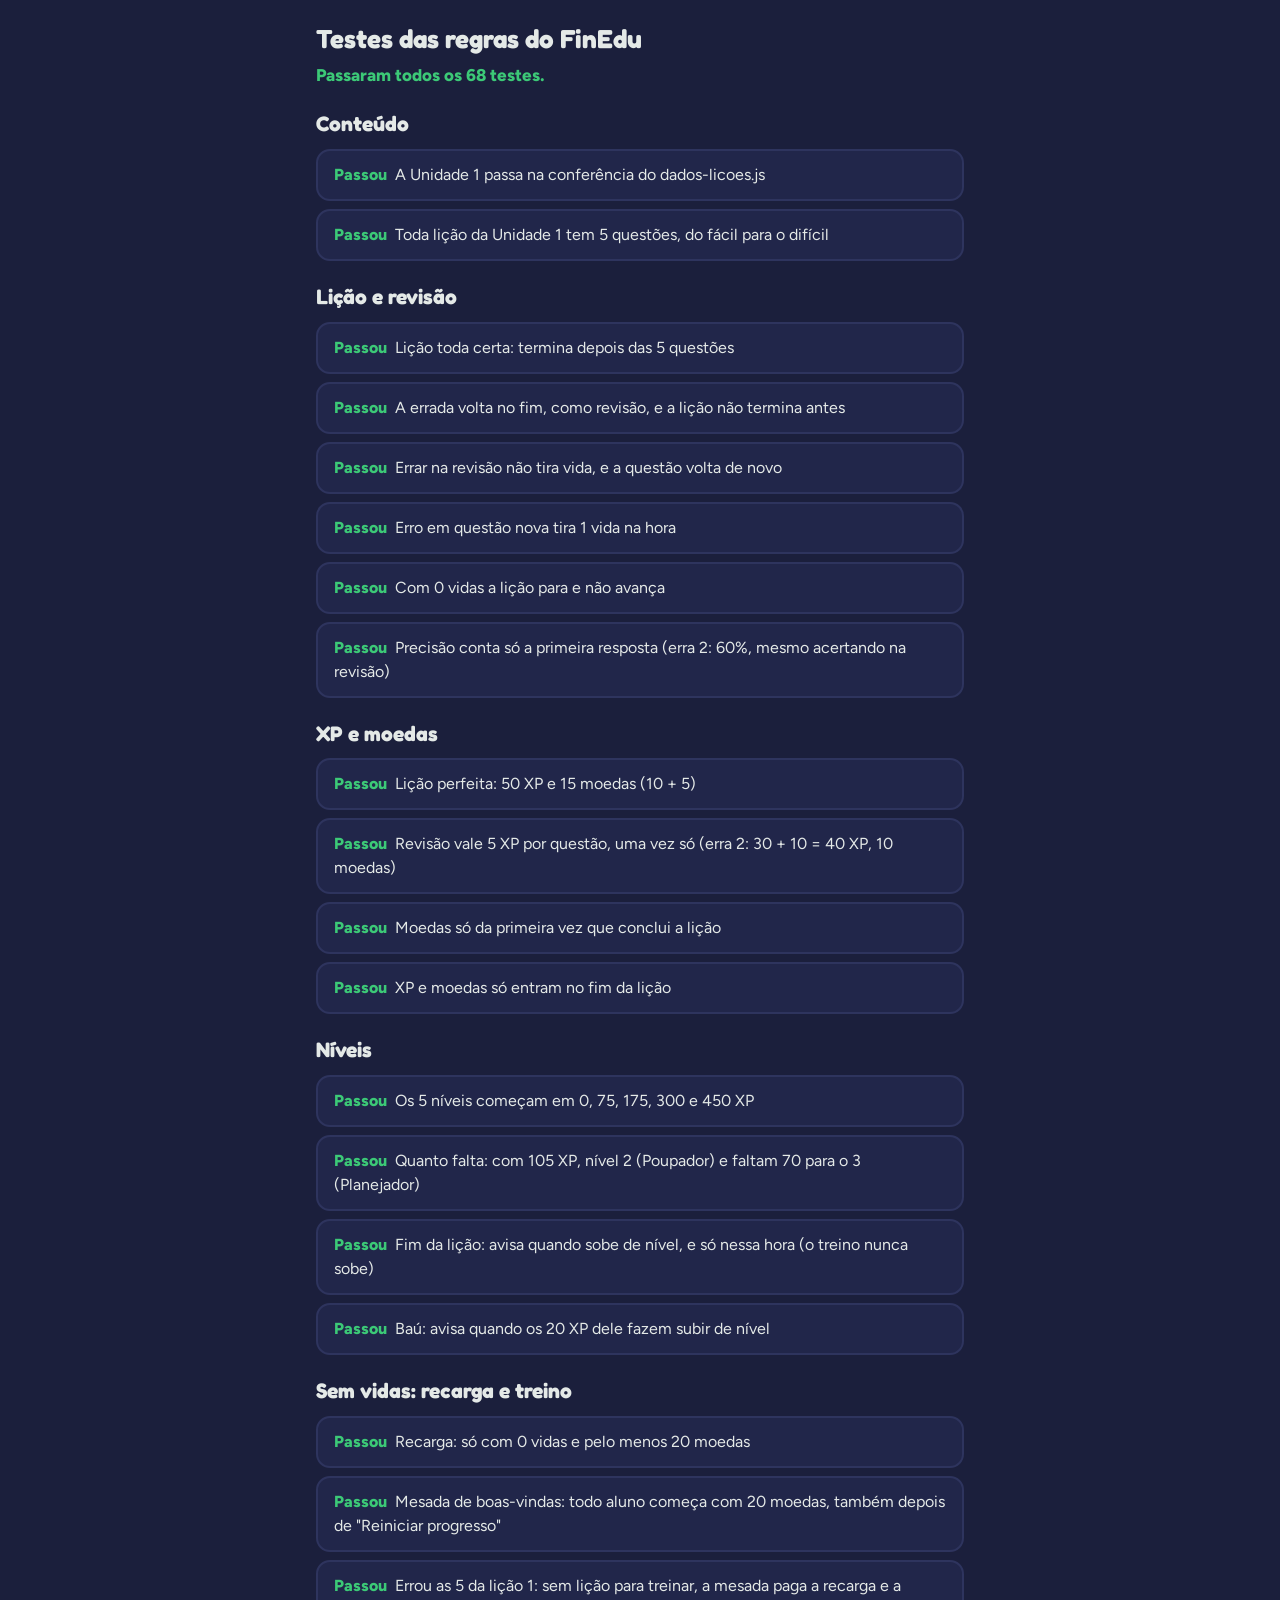
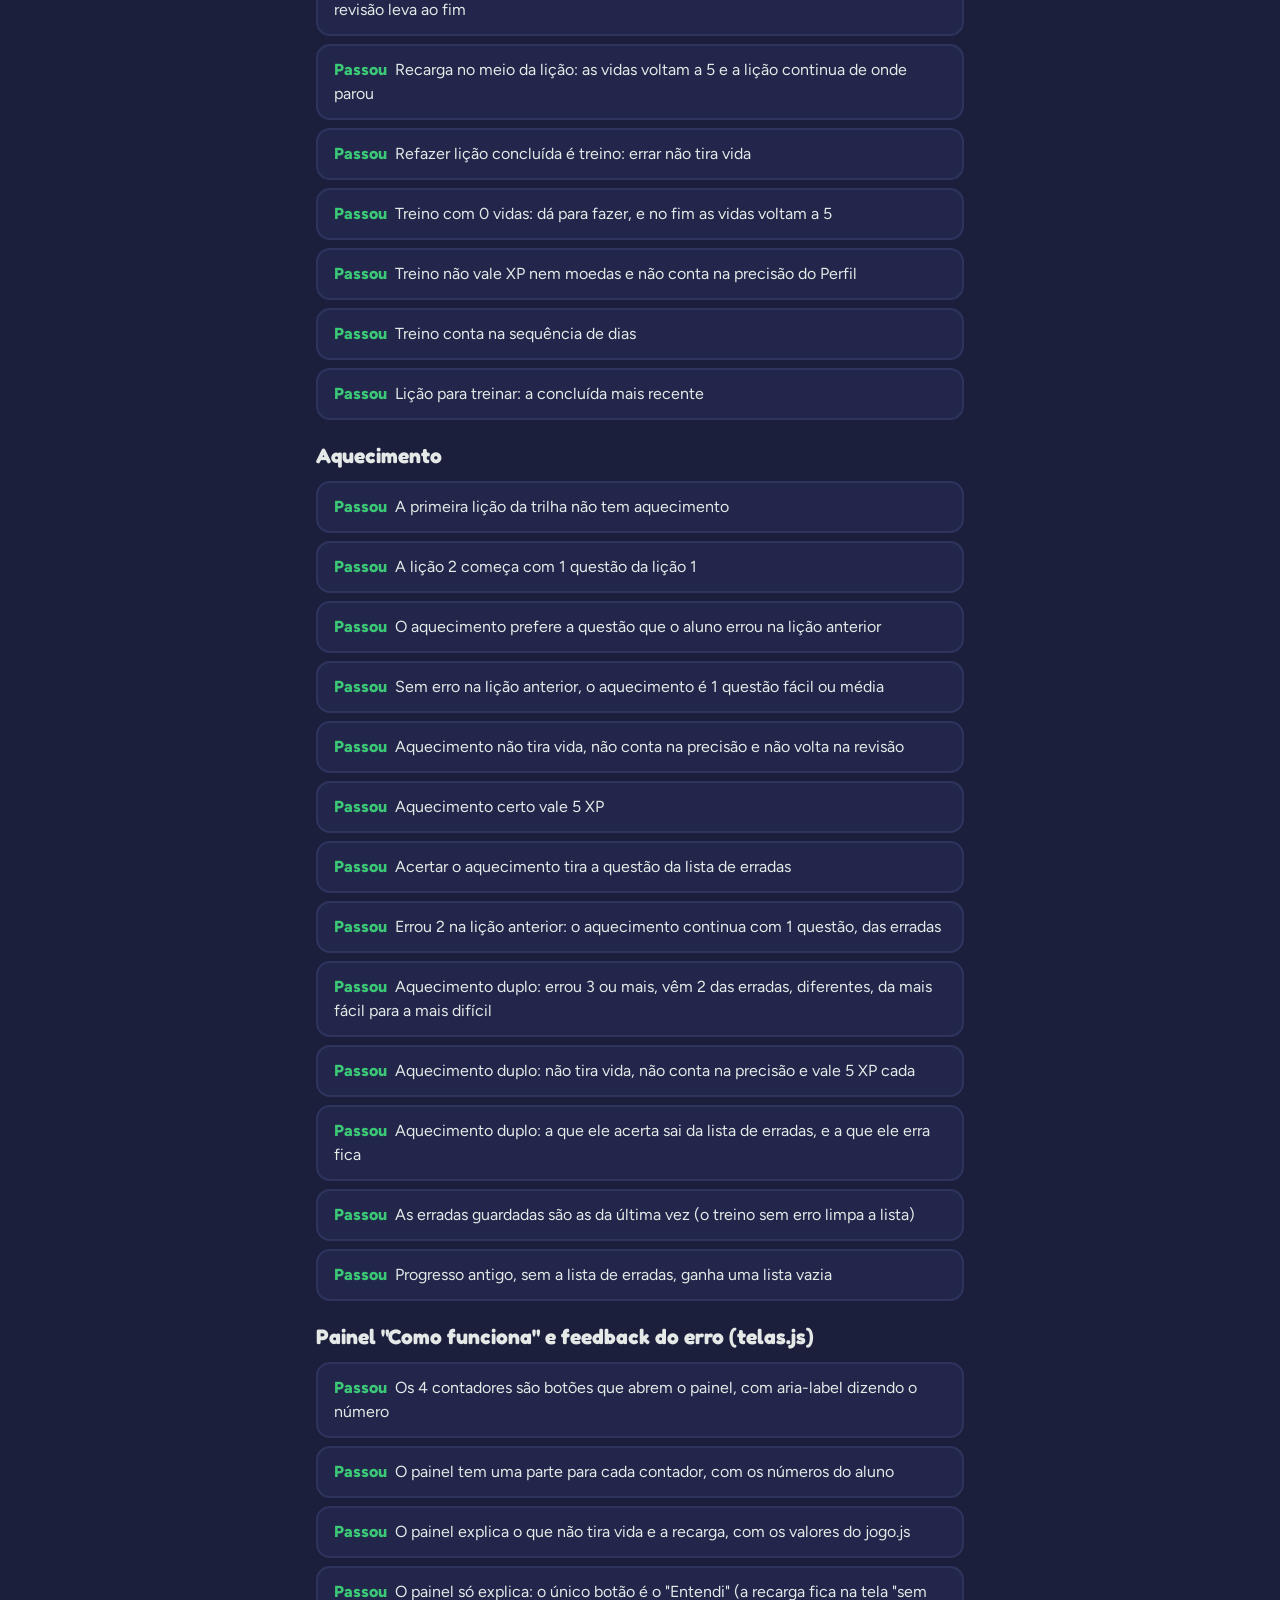
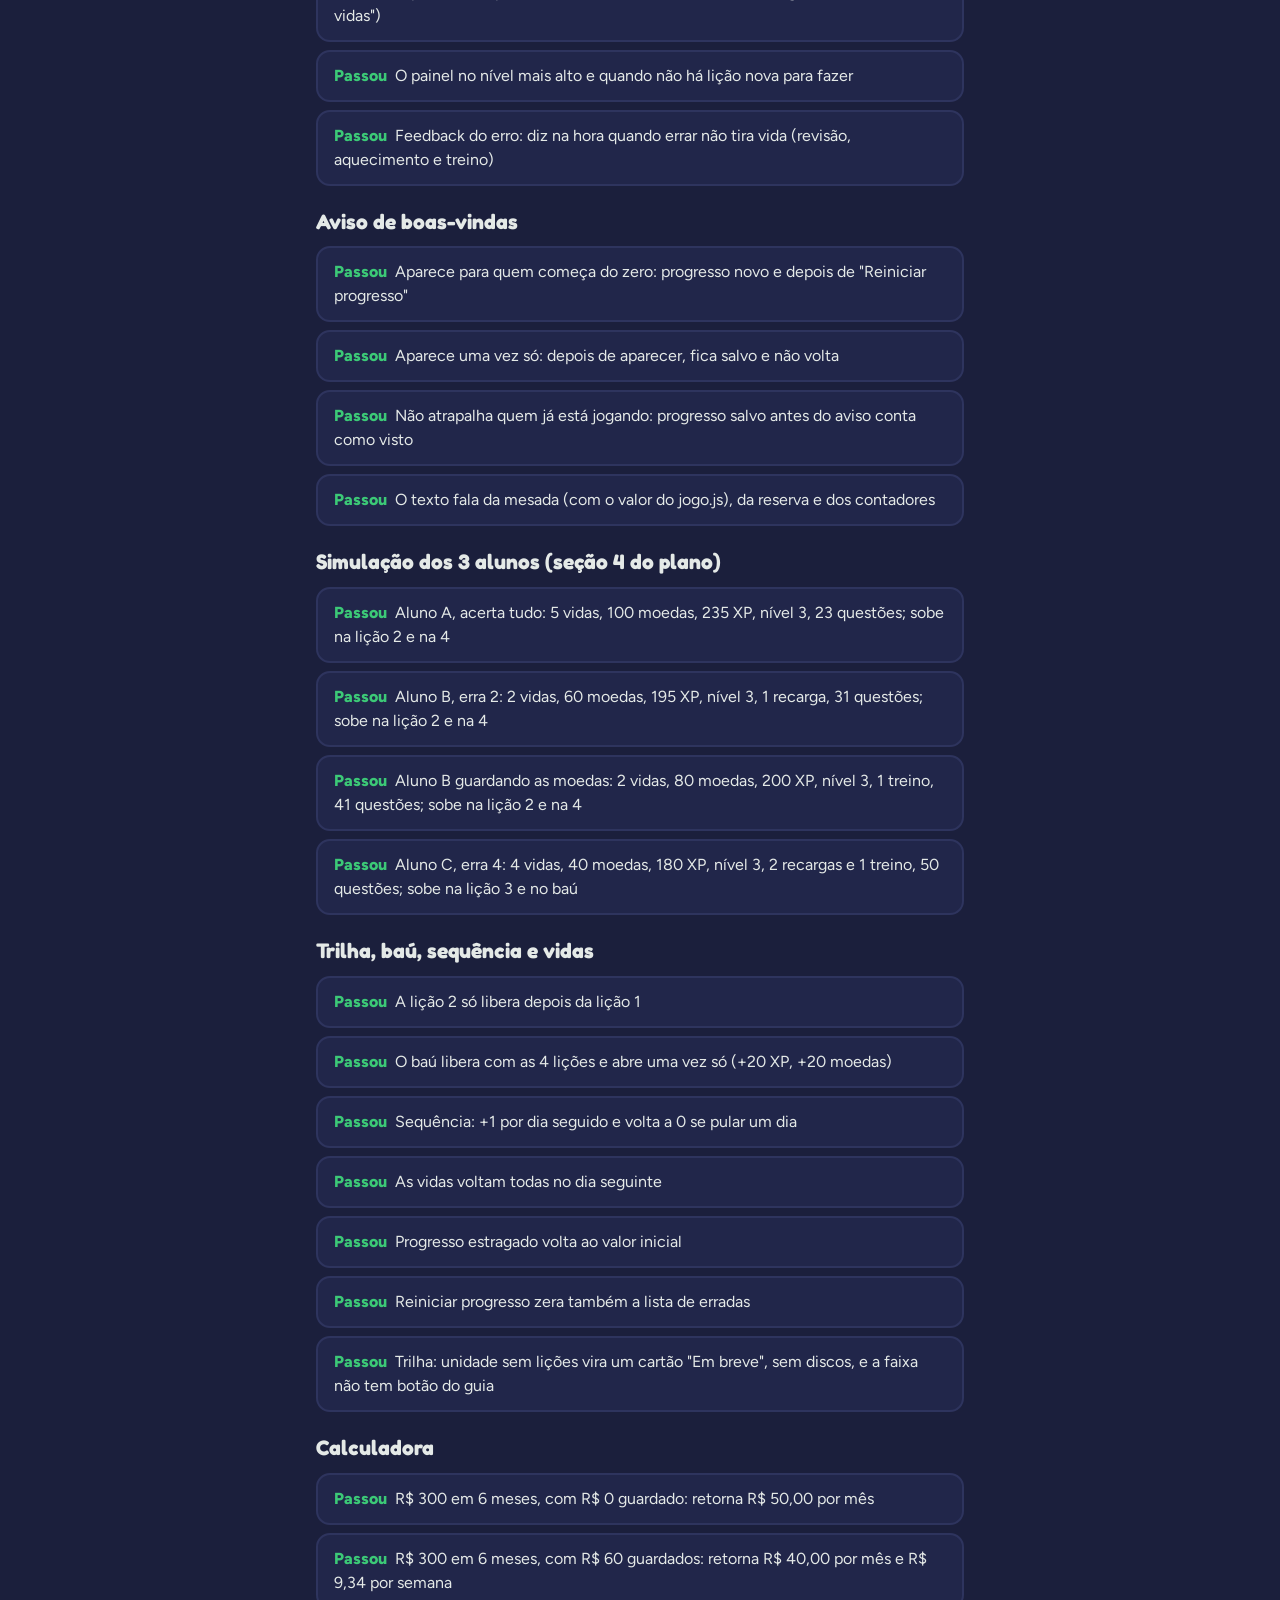
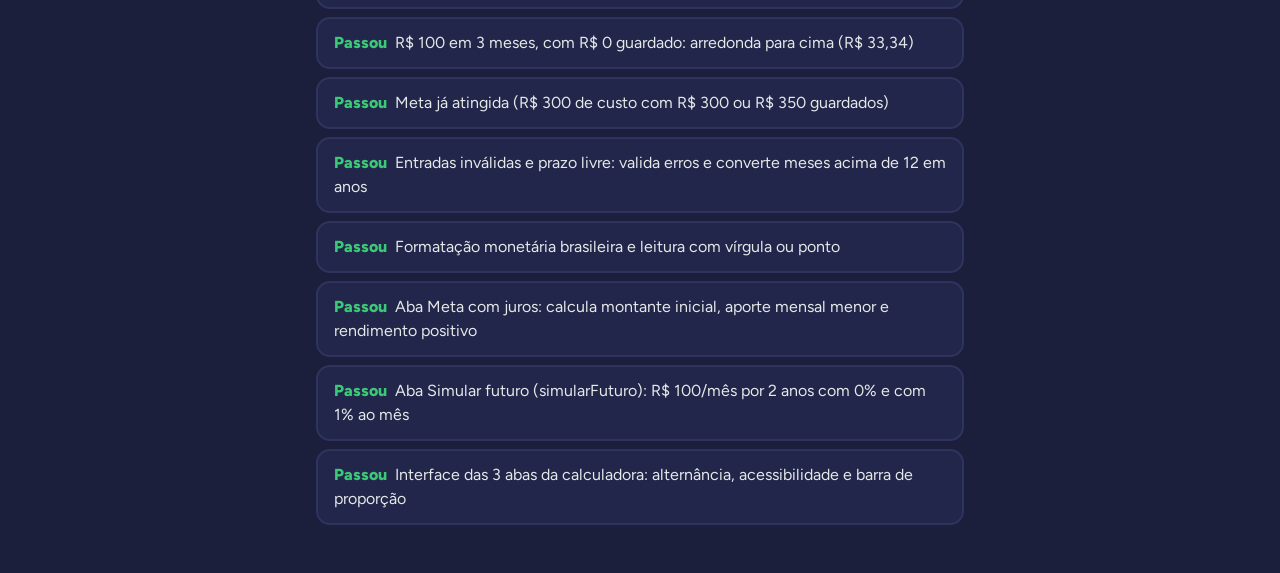
==== commit f960e468: "Corrige o design: contraste, letra normal, estrela de 5 pontas e unidades em breve Parte 2 da fila, " ====
--- a/testes.html
+++ b/testes.html
@@ -881,6 +881,17 @@
       confere(prepararProgresso(null, HOJE).errosPorLicao, {}, 'progresso novo');
     });
 
+    teste('Trilha: unidade sem lições vira um cartão "Em breve", sem discos, e a faixa não tem botão do guia', () => {
+      const caixa = document.createElement('div');
+      desenharTrilha(caixa, novoProgresso());
+      confere(caixa.querySelectorAll('.bloco-unidade').length, 1, 'unidades com caminho de discos');
+      confere(caixa.querySelectorAll('.no').length, 6, 'discos da Unidade 1 (4 lições, baú e troféu)');
+      confere(textoDe(caixa.querySelector('.unidade-rotulo')), 'Unidade 1', 'rótulo da faixa');
+      confere([...caixa.querySelectorAll('.unidade-futura')].map(textoDe),
+        ['Unidade 2 Em breve', 'Unidade 3 Em breve'], 'cartões das unidades em breve');
+      confere(caixa.querySelector('a[href="#guia"]'), null, 'link para o guia');
+    });
+
 
     grupo('Calculadora');
 
@@ -951,7 +962,7 @@
       confere(comVirgula.mensagem, 'Guardando R$ 12,50 por mês, você chega lá em 1 mês.', 'singular para 1 mês');
     });
 
-    teste('Aba Meta (Com Juros): calcula montante inicial, aporte mensal menor e rendimento positivo', () => {
+    teste('Aba Meta com juros: calcula montante inicial, aporte mensal menor e rendimento positivo', () => {
       const resultado = calcularMetaComJuros(300, 6, 60, '0,8');
       confere(resultado.valido, true, 'cálculo válido');
       confere(resultado.montanteInicial, 62.94, 'montante inicial de R$ 60 rendendo 6 meses a 0,8%');
@@ -968,7 +979,7 @@
       confere(calcularMetaComJuros(300, 6, 0, 'abc').valido, false, 'taxa com letras');
     });
 
-    teste('Aba Simular Futuro (simularFuturo): R$ 100/mês por 2 anos com 0% e com 1% ao mês', () => {
+    teste('Aba Simular futuro (simularFuturo): R$ 100/mês por 2 anos com 0% e com 1% ao mês', () => {
       const semJuros = simularFuturo(100, 2, 0, 0);
       confere(semJuros.valido, true, 'simulação com 0% válida');
       confere([semJuros.anos, semJuros.meses], [2, 24], '2 anos = 24 meses');
@@ -993,7 +1004,7 @@
     });
 
     teste('Interface das 3 abas da calculadora: alternância, acessibilidade e barra de proporção', () => {
-      // Aba 1: Meta (Na Gaveta)
+      // Aba 1: Meta na gaveta
       const resultadoSemJuros = calcularMeta(300, 6, 60);
       const telaAba1 = montar(desenharCalculadora(null, { aba: 'sem-juros', custo: '300', meses: '6', guardado: '60', resultado: resultadoSemJuros }));
       const abas = [...telaAba1.querySelectorAll('[role="tab"]')];
@@ -1004,7 +1015,7 @@
       ], '3 abas na Aba 1');
       confere(telaAba1.querySelector('[role="progressbar"]').getAttribute('aria-valuenow'), '20', 'barra de progresso na Aba 1');
 
-      // Aba 2: Meta (Com Juros) com mais de 12 meses mostrando equivalente em anos
+      // Aba 2: Meta com juros, com mais de 12 meses mostrando equivalente em anos
       const resultadoComJuros = calcularMetaComJuros(2400, 24, 0, '0,8');
       const telaAba2 = montar(desenharCalculadora(null, {
         aba: 'com-juros', custo: '2400', meses: '24', guardado: '0', taxa: '0,8', resultado: resultadoComJuros
@@ -1014,7 +1025,7 @@
         throw new Error('faltou equivalente em anos "24 meses (2 anos)" na Aba 2');
       }
 
-      // Aba 3: Simular Futuro
+      // Aba 3: Simular futuro
       const resultadoFuturo = simularFuturo(200, 5, 0, '0,8');
       const telaAba3 = montar(desenharCalculadora(null, {
         aba: 'simular-futuro', aporte: '200', anos: '5', guardado: '0', taxa: '0,8', resultado: resultadoFuturo
@@ -1031,7 +1042,7 @@
       const trechosAba3 = [
         'Guardando R$ 200,00 por mês durante 5 anos (60 meses), você vai acumular',
         'Total que você depositou',
-        'Com Juros Compostos',
+        'Com juros compostos',
         'só de juros trabalhando pra você',
         '% do seu dinheiro final veio só dos rendimentos!',
         'Simulação. O rendimento de verdade muda com o tempo. Menor de idade investe com um responsável.'
--- a/css/estilo.css
+++ b/css/estilo.css
@@ -2,38 +2,36 @@
    estilo.css — Todo o visual do FinEdu
    ============================================================
    Organização:
-    1. Fontes
-    2. Variáveis (cores, fontes, tamanhos, espaços) ← mude aqui
+    1. Fontes (locais em css/fontes/, funcionam sem internet)
+    2. Variáveis (paleta do Figma, unidades roxo/laranja/verde, medidas)
     3. Base
     4. Estrutura do app (tela em pé)
     5. Menu, barra de cima e contadores
     6. Botões
-    7. Trilha
-    8. Estrela (mascote)
-    9. Lição
+    7. Trilha (cartão da unidade e caminho de discos 3D)
+    8. Coluna da direita (Ligas e Missão do dia)
+    9. Lição e janelas (<dialog>)
    10. Comemoração (vitória, baú, sem vidas)
-   11. Em breve
-   12. Perfil
-   13. Coluna da direita
-   14. Avisos
-   15. Tela deitada (menu lateral)
-   16. Modo foco (lição e comemorações, sem menu)
-   17. Animações e movimento reduzido
-
-   Regra: nenhuma cor, fonte ou medida "solta" no meio do
-   arquivo. Tudo sai das variáveis da seção 2.
-
-   Princípio visual: a "sombra sólida" embaixo de um elemento
-   quer dizer "dá para tocar". Informação parada usa borda.
+   11. Calculadora de Metas, Ligas, Missões, Loja e Em breve
+   12. Perfil e Configurações (Mais)
+   13. Avisos
+   14. Telas maiores e tela deitada (3 colunas do Figma)
+   15. Modo foco (lição e comemorações, sem menu)
+   16. Animações e movimento reduzido
    ============================================================ */
 
 
 /* ============================================================
    1. FONTES
-   Os arquivos estão em css/fontes/ (funcionam sem internet).
-   Baloo 2: títulos e números. Figtree: texto.
-   Licença: SIL Open Font License (arquivos OFL-*.txt).
    ============================================================ */
+@font-face {
+  font-family: 'Fredoka';
+  src: url('fontes/fredoka-latin-wght-normal.woff2') format('woff2');
+  font-weight: 400 700;
+  font-style: normal;
+  font-display: swap;
+}
+
 @font-face {
   font-family: 'Baloo 2';
   src: url('fontes/baloo-2-latin-wght-normal.woff2') format('woff2');
@@ -57,78 +55,91 @@
 :root {
   color-scheme: dark;
 
-  /* ---------- COR DE DESTAQUE (provisória) ----------
-     Para trocar a cor da marca, troque só este bloco.
-     Valores prontos das opções em discussão:
-       Azul clareado (atual)  #5B8DEF  sombra #3E60A3  texto em cima #0B1A2C  RGB 91, 141, 239
-       Verde                  #6DA24A  sombra #4A6E32  texto em cima #0B1A2C  RGB 109, 162, 74
-       Roxo                   #49308E  sombra #322161  texto em cima #FFFFFF  RGB 73, 48, 142
-                              (o roxo quase some no fundo escuro: contraste 1,7)
-     Nas duas linhas com rgba, troque os três números pelo RGB da cor nova.
-     Lembrete: o img/favicon.svg tem a cor escrita nele; troque lá também. */
-  --cor-destaque: #5B8DEF;
-  --cor-destaque-sombra: #3E60A3;
-  --cor-destaque-suave: rgba(91, 141, 239, 0.10);   /* fundo do item ativo: mais forte que 0.10, o texto azul em cima não passa no contraste */
-  --cor-destaque-anel: rgba(91, 141, 239, 0.35);
-  --cor-sobre-destaque: #0B1A2C;
-
-  /* ---------- Base ---------- */
-  --cor-fundo: #121F25;
-  --cor-linha: #22333B;            /* bordas da barra de cima e do menu */
-  --cor-cartao: #1B2B33;           /* cartões e balões */
-  --cor-borda: #2E4049;
-  --cor-texto: #D0D5D9;
-  --cor-texto-secundario: #8FA1AA;
-  --cor-texto-menu: #A9B6BD;
-  --cor-titulo: #E6EBEE;
-  --cor-bloqueado: #36474F;
-  --cor-bloqueado-sombra: #24333A;
-  --cor-bloqueado-icone: #8FA1AA;  /* na prévia era #6F848E; clareei para o cadeado passar no contraste mínimo de 3:1 */
-  --cor-texto-escuro: #0B1A2C;     /* texto em cima de cores claras */
+  /* ---------- Marca e Destaque Principal (Roxo do Figma) ---------- */
+  --cor-destaque: #343BDA;
+  --cor-destaque-claro: #4B53F5;
+  --cor-destaque-texto: #A5A9F5;   /* roxo claro só para texto: passa no contraste mínimo (4,5) */
+  --cor-destaque-sombra: #252A9E;
+  --cor-destaque-suave: rgba(52, 59, 218, 0.22);
+  --cor-destaque-anel: rgba(75, 83, 245, 0.38);
+  --cor-sobre-destaque: #E4E9E7;
+
+  /* ---------- Cores por Unidade (mesma tonalidade/intensidade) ---------- */
+  /* Unidade 1: Roxo */
+  --cor-unidade-1: #343BDA;
+  --cor-unidade-1-sombra: #252A9E;
+  --cor-unidade-1-anel: #282D57;
+
+  /* Unidade 2: Laranja na mesma tonalidade do roxo */
+  --cor-unidade-2: #CA5726;
+  --cor-unidade-2-sombra: #8E3A15;
+  --cor-unidade-2-anel: #3A2A3B;
+
+  /* Unidade 3: Verde na mesma tonalidade do roxo */
+  --cor-unidade-3: #21965B;
+  --cor-unidade-3-sombra: #15663C;
+  --cor-unidade-3-anel: #203843;
+
+  /* ---------- Base (Preto fosco #1B1F3C do Figma) ---------- */
+  --cor-fundo: #1B1F3C;
+  --cor-linha: #262A4A;
+  --cor-cartao: #21264A;
+  --cor-borda: #2E345E;
+  --cor-borda-cartao: #262B4B;
+  --cor-texto: #E4E9E7;
+  --cor-texto-secundario: #A3AAC9;
+  --cor-texto-menu: #FFFFFF;
+  --cor-titulo: #E4E9E7;
+  --cor-menu-ativo-fundo: rgba(52, 59, 218, 0.30);
+  --cor-menu-ativo-texto: var(--cor-destaque-texto);
+
+  /* ---------- Nós bloqueados e barras da trilha ---------- */
+  --cor-bloqueado: #2A2C53;
+  --cor-bloqueado-sombra: #1F2141;
+  --cor-bloqueado-icone: #3E437D;
+  --cor-trilho-missao: #3A3E7B;
+  --cor-texto-escuro: #11152B;
 
   /* ---------- Acerto e erro ---------- */
-  --cor-acerto: #6CC24A;
-  --cor-acerto-sombra: #4A8A30;
-  --cor-acerto-suave: rgba(108, 194, 74, 0.14);
-  --cor-acerto-fundo: #1B3324;     /* painel de feedback */
-  --cor-erro: #FF6B6B;
-  --cor-erro-sombra: #B84A4A;
-  --cor-erro-suave: rgba(255, 107, 107, 0.14);
-  --cor-erro-fundo: #3A1D22;
+  --cor-acerto: #3CC977;
+  --cor-acerto-sombra: #248C50;
+  --cor-acerto-suave: rgba(60, 201, 119, 0.16);
+  --cor-acerto-fundo: #193533;
+  --cor-erro: #F05454;
+  --cor-erro-sombra: #A83232;
+  --cor-erro-suave: rgba(240, 84, 84, 0.16);
+  --cor-erro-fundo: #381E30;
 
   /* ---------- Contadores, baú e níveis ---------- */
-  --cor-sequencia: #FF9F43;
-  --cor-xp: #FFD24A;
-  --cor-moeda: #F5B83D;
-  --cor-vida: #FF6B7D;
-  --cor-bau: #F5B83D;
-  --cor-bau-sombra: #A87A1F;
+  --cor-sequencia: #E5821A;
+  --cor-xp: #E2D324;
+  --cor-moeda: #E0C00A;
+  --cor-vida: #F05454;             /* o vermelho mais escuro (#DC2E2E) não passava no contraste */
+  --cor-bau: #E8B923;
+  --cor-bau-sombra: #9E7910;
   --cor-facil: var(--cor-acerto);
   --cor-media: var(--cor-xp);
   --cor-dificil: var(--cor-sequencia);
 
-  /* ---------- Mascote ---------- */
-  --cor-olho-mascote: #FFFFFF;
-  --cor-sombra-mascote: #0B1418;
-
   /* ---------- Fundos escuros por trás de janelas ---------- */
-  --cor-veu: rgba(5, 12, 15, 0.72);
-  --sombra-flutuante: 0 10px 28px rgba(0, 0, 0, 0.45);
+  --cor-veu: rgba(11, 14, 30, 0.76);
+  --sombra-flutuante: 0 12px 30px rgba(0, 0, 0, 0.48);
 
   /* ---------- Fontes ---------- */
-  --fonte-titulo: 'Baloo 2', 'Figtree', system-ui, sans-serif;
+  --fonte-titulo: 'Fredoka', 'Baloo 2', 'Figtree', system-ui, sans-serif;
   --fonte-texto: 'Figtree', system-ui, -apple-system, 'Segoe UI', Roboto, sans-serif;
 
-  /* ---------- Tamanhos de texto (escala clássica: 12 14 16 18 21 24 36) ---------- */
+  /* ---------- Tamanhos de texto ---------- */
   --tamanho-mini: 0.75rem;         /* 12px */
   --tamanho-pequeno: 0.875rem;     /* 14px */
   --tamanho-base: 1rem;            /* 16px */
-  --tamanho-medio: 1.125rem;       /* 18px */
+  --tamanho-medio: 1.0625rem;      /* 17px */
+  --tamanho-texto-grande: 1.1875rem; /* 19px: em negrito, já conta como texto grande no contraste */
   --tamanho-titulo-p: 1.3125rem;   /* 21px */
-  --tamanho-titulo-m: 1.5rem;      /* 24px */
+  --tamanho-titulo-m: 1.625rem;    /* 26px */
   --tamanho-titulo-g: 2.25rem;     /* 36px */
 
-  /* ---------- Espaços (como tamanho de roupa) ---------- */
+  /* ---------- Espaços ---------- */
   --espaco-pp: 4px;
   --espaco-p: 8px;
   --espaco-m: 12px;
@@ -138,31 +149,30 @@
   --espaco-xgg: 48px;
 
   /* ---------- Cantos arredondados ---------- */
-  --raio-p: 10px;
+  --raio-p: 11px;
   --raio-m: 14px;
-  --raio-g: 18px;
+  --raio-g: 17px;
   --raio-total: 999px;
 
   /* ---------- Medidas ---------- */
-  --alvo-minimo: 48px;             /* tamanho mínimo de qualquer coisa tocável */
+  --alvo-minimo: 48px;
   --borda: 2px;
-  --sombra-solida: 4px;            /* altura da sombra sólida dos botões */
-  --sombra-no: 7px;                /* altura da sombra das bolinhas da trilha */
-  --largura-conteudo: 600px;
+  --borda-cartao: 3px;
+  --sombra-solida: 4px;
+  --sombra-no: 8px;
+  --largura-conteudo: 660px;
   --largura-licao: 680px;
-  --largura-menu-lateral: 240px;
-  --largura-coluna-direita: 320px;
-  --altura-menu-inferior: 76px;
-  --tamanho-no: 70px;              /* bolinha da trilha */
-  --amplitude-curva: 72px;         /* quanto a trilha balança para os lados */
-  --largura-estrela-guia: 104px;   /* mascote ao lado da trilha */
-  --tamanho-estrela-guia: 80px;
+  --largura-menu-lateral: 260px;
+  --largura-coluna-direita: 372px;
+  --altura-menu-inferior: 72px;
+  --largura-no: 71px;
+  --altura-no: 46px;
+  --amplitude-curva: 84px;
 
   /* ---------- Tempo das animações ---------- */
   --tempo-rapido: 90ms;
   --tempo-medio: 240ms;
 
-  /* Espaço das bordas do aparelho (notch, barra de gestos) */
   --margem-segura-baixo: env(safe-area-inset-bottom, 0px);
   --margem-segura-cima: env(safe-area-inset-top, 0px);
 }
@@ -200,8 +210,8 @@
 h2,
 h3 {
   font-family: var(--fonte-titulo);
-  font-weight: 800;
-  line-height: 1.15;
+  font-weight: 700;
+  line-height: 1.18;
   color: var(--cor-titulo);
 }
 
@@ -230,26 +240,22 @@
   display: block;
 }
 
-/* O atributo hidden sempre esconde, mesmo com display definido em outra regra */
 [hidden] {
   display: none !important;
 }
 
-/* Foco visível para quem usa teclado (notebook) */
 :focus-visible {
   outline: 3px solid var(--cor-texto);
   outline-offset: 3px;
   border-radius: var(--raio-p);
 }
 
-/* Títulos recebem foco ao trocar de tela (para leitores de tela), sem contorno */
 h1:focus,
 h2:focus,
 h3:focus {
   outline: none;
 }
 
-/* Some da tela, mas leitores de tela continuam lendo */
 .visualmente-oculto {
   position: absolute;
   width: 1px;
@@ -260,7 +266,6 @@
   white-space: nowrap;
 }
 
-/* O estojo de ícones não aparece; só fornece os desenhos */
 .estojo {
   position: absolute;
   width: 0;
@@ -282,11 +287,10 @@
   width: 100%;
   max-width: var(--largura-conteudo);
   margin: 0 auto;
-  padding: var(--espaco-g) var(--espaco-g)
-           calc(var(--altura-menu-inferior) + var(--margem-segura-baixo) + var(--espaco-gg));
-}
-
-/* A coluna da direita só aparece na tela deitada e larga (seção 15) */
+  padding: var(--espaco-gg) var(--espaco-g)
+           calc(var(--altura-menu-inferior) + var(--margem-segura-baixo) + var(--espaco-xg));
+}
+
 .coluna-direita {
   display: none;
 }
@@ -296,26 +300,24 @@
    5. MENU, BARRA DE CIMA E CONTADORES
    ============================================================ */
 
-/* ----- Logo ----- */
-.logo-estrela {
-  width: 32px;
-  height: 32px;
-  color: var(--cor-destaque);
+/* ----- Logo (lobo branco + FINEdu roxo) ----- */
+.logo-marca {
+  width: 36px;
+  height: 36px;
+  color: var(--cor-titulo);
   flex-shrink: 0;
 }
 
 .logo-texto {
   font-family: var(--fonte-titulo);
-  font-weight: 800;
+  font-weight: 700;
   font-size: var(--tamanho-titulo-m);
   line-height: 1;
-  letter-spacing: -0.01em;
-}
-
-.logo-fin { color: var(--cor-texto); }
-.logo-edu { color: var(--cor-destaque); }
-
-/* ----- Barra de cima ----- */
+  letter-spacing: 0.01em;
+  color: var(--cor-destaque);
+}
+
+/* ----- Barra de cima (celular / tablet em pé) ----- */
 .topo {
   position: sticky;
   top: 0;
@@ -338,14 +340,11 @@
   min-height: var(--alvo-minimo);
 }
 
-/* Em celular estreito, só a estrela: o nome não cabe com os contadores */
 .topo-logo .logo-texto {
   display: none;
 }
 
-/* ----- Contadores -----
-   Cada contador é um botão que abre o painel "Como funciona". O
-   visual continua o de informação; só ganha um fundo ao apertar. */
+/* ----- Contadores ----- */
 .contadores {
   display: flex;
   align-items: center;
@@ -356,13 +355,14 @@
   display: flex;
   align-items: center;
   justify-content: center;
-  gap: var(--espaco-pp);
+  gap: 6px;
   min-width: var(--alvo-minimo);
   min-height: var(--alvo-minimo);
   padding: 0 var(--espaco-p);
   border-radius: var(--raio-m);
+  font-family: var(--fonte-titulo);
   font-weight: 700;
-  font-size: var(--tamanho-base);
+  font-size: var(--tamanho-medio);
   font-variant-numeric: tabular-nums;
   transition: background-color var(--tempo-rapido);
 }
@@ -379,6 +379,11 @@
 
 .contador .icone {
   width: 22px;
+  height: 22px;
+}
+
+.contador--moedas .icone {
+  width: 15px;
   height: 22px;
 }
 
@@ -387,7 +392,7 @@
 .contador--moedas    { color: var(--cor-moeda); }
 .contador--vidas     { color: var(--cor-vida); }
 
-/* ----- Menu (embaixo, na tela em pé) ----- */
+/* ----- Menu inferior (tela em pé) ----- */
 .menu {
   position: fixed;
   left: 0;
@@ -395,14 +400,13 @@
   bottom: 0;
   z-index: 20;
   display: grid;
-  grid-template-columns: repeat(4, minmax(0, 1fr));
-  gap: var(--espaco-pp);
-  padding: var(--espaco-p) var(--espaco-p) calc(var(--espaco-m) + var(--margem-segura-baixo));
+  grid-template-columns: repeat(7, minmax(0, 1fr));
+  gap: 2px;
+  padding: var(--espaco-p) var(--espaco-p) calc(var(--espaco-p) + var(--margem-segura-baixo));
   background: var(--cor-fundo);
   border-top: var(--borda) solid var(--cor-linha);
 }
 
-/* A logo do menu só aparece no menu lateral */
 .menu-logo {
   display: none;
 }
@@ -412,15 +416,30 @@
   flex-direction: column;
   align-items: center;
   justify-content: center;
-  gap: 2px;
-  min-height: 56px;
-  padding: var(--espaco-p) var(--espaco-pp);
-  border: var(--borda) solid transparent;
-  border-radius: var(--raio-m);
+  gap: 3px;
+  min-height: 52px;
+  padding: 6px 2px;
+  border: 1.5px solid transparent;
+  border-radius: var(--raio-p);
   color: var(--cor-texto-menu);
+  font-family: var(--fonte-titulo);
   font-weight: 700;
-  font-size: var(--tamanho-mini);
-  transition: color var(--tempo-rapido), background-color var(--tempo-rapido);
+  font-size: 0.625rem;
+  letter-spacing: 0.02em;
+  transition: color var(--tempo-rapido), background-color var(--tempo-rapido), border-color var(--tempo-rapido);
+}
+
+/* Em celulares bem estreitos, mostra só os 7 ícones com alvo confortável */
+@media (max-width: 559px) {
+  .menu-item span {
+    position: absolute;
+    width: 1px;
+    height: 1px;
+    overflow: hidden;
+    clip: rect(0 0 0 0);
+    clip-path: inset(50%);
+    white-space: nowrap;
+  }
 }
 
 .menu-item .icone {
@@ -428,17 +447,21 @@
   height: 26px;
 }
 
+@media (hover: hover) {
+  .menu-item:hover:not([aria-current="page"]) {
+    background: rgba(255, 255, 255, 0.04);
+  }
+}
+
 .menu-item[aria-current="page"] {
-  color: var(--cor-destaque);
-  background: var(--cor-destaque-suave);
+  color: var(--cor-menu-ativo-texto);
+  background: var(--cor-menu-ativo-fundo);
   border-color: var(--cor-destaque);
 }
 
 
 /* ============================================================
    6. BOTÕES
-   Todo botão "de verdade" tem a sombra sólida embaixo. Ao
-   apertar, ele desce e a sombra some: parece uma tecla.
    ============================================================ */
 .botao {
   --cor-do-botao: var(--cor-destaque);
@@ -456,8 +479,10 @@
   background: var(--cor-do-botao);
   color: var(--texto-do-botao);
   box-shadow: 0 var(--sombra-solida) 0 var(--sombra-do-botao);
-  font-weight: 800;
+  font-family: var(--fonte-titulo);
+  font-weight: 600;
   font-size: var(--tamanho-medio);
+  letter-spacing: 0.01em;
   text-align: center;
   transition: transform var(--tempo-rapido), box-shadow var(--tempo-rapido);
   -webkit-user-select: none;
@@ -485,10 +510,9 @@
 .botao--erro {
   --cor-do-botao: var(--cor-erro);
   --sombra-do-botao: var(--cor-erro-sombra);
-  --texto-do-botao: var(--cor-texto-escuro);
-}
-
-/* Contorno: ações secundárias (Cancelar, Ir para a trilha) */
+  --texto-do-botao: var(--cor-sobre-destaque);
+}
+
 .botao--contorno {
   --cor-do-botao: transparent;
   --sombra-do-botao: var(--cor-borda);
@@ -496,7 +520,6 @@
   border: var(--borda) solid var(--cor-borda);
 }
 
-/* Contorno vermelho: ação que apaga algo */
 .botao--contorno-erro {
   --cor-do-botao: transparent;
   --sombra-do-botao: var(--cor-erro-sombra);
@@ -504,14 +527,12 @@
   border: var(--borda) solid var(--cor-erro);
 }
 
-/* Só texto: ação de saída, sem destaque */
 .botao--texto {
   --cor-do-botao: transparent;
   --sombra-do-botao: transparent;
   --texto-do-botao: var(--cor-erro);
 }
 
-/* Botão pequeno, do tamanho do texto (Perfil) */
 .botao--compacto {
   width: auto;
   min-height: var(--alvo-minimo);
@@ -519,7 +540,6 @@
   font-size: var(--tamanho-base);
 }
 
-/* Botão só com ícone (fechar) */
 .botao-icone {
   display: grid;
   place-items: center;
@@ -538,156 +558,230 @@
 
 
 /* ============================================================
-   7. TRILHA
+   7. TRILHA (Cartão da Unidade + Caminho de Discos 3D)
    ============================================================ */
 .trilha {
   display: flex;
   flex-direction: column;
-  gap: var(--espaco-gg);
-}
-
-/* Nome da trilha: o título de cada parte do caminho */
-.trilha-nome {
-  font-size: var(--tamanho-titulo-m);
-  margin-top: var(--espaco-p);
+  gap: var(--espaco-xgg);
 }
 
 .trilha + .trilha {
-  margin-top: var(--espaco-xg);
-}
-
-/* Trilha sem unidades: aparece só o nome e "Em breve" */
-.trilha-futura {
+  margin-top: var(--espaco-xgg);
+}
+
+/* Temas de cor alternados por unidade (roxo, laranja, verde) */
+.bloco-unidade {
+  --cor-unidade: var(--cor-unidade-1);
+  --cor-unidade-sombra: var(--cor-unidade-1-sombra);
+  --cor-anel-unidade: var(--cor-unidade-1-anel);
+  display: flex;
+  flex-direction: column;
+}
+
+.bloco-unidade--tema-1 {
+  --cor-unidade: var(--cor-unidade-1);
+  --cor-unidade-sombra: var(--cor-unidade-1-sombra);
+  --cor-anel-unidade: var(--cor-unidade-1-anel);
+}
+
+.bloco-unidade--tema-2 {
+  --cor-unidade: var(--cor-unidade-2);
+  --cor-unidade-sombra: var(--cor-unidade-2-sombra);
+  --cor-anel-unidade: var(--cor-unidade-2-anel);
+}
+
+.bloco-unidade--tema-3 {
+  --cor-unidade: var(--cor-unidade-3);
+  --cor-unidade-sombra: var(--cor-unidade-3-sombra);
+  --cor-anel-unidade: var(--cor-unidade-3-anel);
+}
+
+/* Trilha ou unidade ainda sem lições: cartão compacto com o selo "Em breve" */
+.trilha-futura,
+.unidade-futura {
   display: flex;
   flex-direction: row;
-  align-items: baseline;
+  align-items: center;
+  justify-content: space-between;
   flex-wrap: wrap;
   gap: var(--espaco-m);
-  padding-top: var(--espaco-gg);
-  border-top: var(--borda) solid var(--cor-borda);
-}
-
-.trilha-futura .trilha-nome {
-  margin-top: 0;
+  padding: var(--espaco-g) var(--espaco-gg);
+  border: var(--borda-cartao) solid var(--cor-borda-cartao);
+  border-radius: var(--raio-g);
+}
+
+.trilha-futura .trilha-nome,
+.unidade-futura-nome {
   color: var(--cor-texto-secundario);
-}
-
-/* Etiqueta "Em breve" */
+  font-size: var(--tamanho-titulo-p);
+}
+
+.unidade-futura-nome {
+  display: flex;
+  align-items: center;
+  gap: var(--espaco-m);
+}
+
+/* Bolinha na cor da unidade (roxo, laranja ou verde) */
+.unidade-futura-nome::before {
+  content: '';
+  flex-shrink: 0;
+  width: var(--espaco-g);
+  height: var(--espaco-g);
+  border-radius: 50%;
+  background: var(--cor-unidade);
+}
+
+.unidade-futura-titulo {
+  margin-top: var(--espaco-pp);
+  color: var(--cor-texto-secundario);
+  font-size: var(--tamanho-pequeno);
+}
+
 .selo {
   display: inline-flex;
   align-items: center;
-  padding: 2px var(--espaco-m);
+  padding: 3px var(--espaco-m);
   border-radius: var(--raio-total);
   background: var(--cor-destaque-suave);
-  color: var(--cor-destaque);
-  font-weight: 700;
-  font-size: var(--tamanho-pequeno);
-}
-
-/* ----- Cartão da unidade (faixa colorida, como na prévia) ----- */
-.unidade {
-  padding: var(--espaco-m) var(--espaco-g) var(--espaco-g);
-  border-radius: var(--raio-g);
-  background: var(--cor-destaque);
-  color: var(--cor-sobre-destaque);
-  box-shadow: 0 5px 0 var(--cor-destaque-sombra);
-}
-
-.unidade-rotulo {
+  color: var(--cor-destaque-texto);
+  font-family: var(--fonte-titulo);
   font-weight: 600;
   font-size: var(--tamanho-pequeno);
 }
 
+/* ----- Cartão da Unidade (idêntico ao Figma: 660 × 112, raio 17px, vinco + sombra 3D) ----- */
+.unidade {
+  display: flex;
+  align-items: center;
+  justify-content: space-between;
+  gap: var(--espaco-g);
+  min-height: 112px;
+  padding: 18px 28px 22px 34px;
+  border-radius: var(--raio-g);
+  background: var(--cor-unidade);
+  color: var(--cor-sobre-destaque);
+  box-shadow: 0 2px 0 var(--cor-fundo), 0 5px 0 var(--cor-unidade-sombra);
+}
+
+.unidade-info {
+  display: flex;
+  flex-direction: column;
+  gap: 4px;
+}
+
+.unidade-rotulo {
+  display: inline-flex;
+  align-items: center;
+  gap: 6px;
+  font-family: var(--fonte-titulo);
+  font-weight: 700;
+  font-size: var(--tamanho-texto-grande);
+  letter-spacing: 0.02em;
+  color: var(--cor-sobre-destaque);
+}
+
+.unidade-seta {
+  width: 15px;
+  height: 15px;
+}
+
 .unidade-titulo {
-  color: inherit;
-  font-size: var(--tamanho-titulo-m);
-}
-
-.unidade-texto {
-  margin-top: var(--espaco-pp);
-  font-size: var(--tamanho-pequeno);
-}
-
-/* Unidade sem conteúdo ainda: apagada, sem cor de destaque */
-.unidade--em-breve {
-  background: transparent;
-  color: var(--cor-texto-secundario);
-  border: var(--borda) dashed var(--cor-borda);
-  box-shadow: none;
-}
-
-.unidade--em-breve .unidade-titulo {
-  color: var(--cor-texto);
-}
-
-/* ----- O caminho de bolinhas ----- */
+  color: var(--cor-sobre-destaque);
+  font-family: var(--fonte-titulo);
+  font-weight: 700;
+  font-size: clamp(1.65rem, 3.2vw, 2.375rem);
+  line-height: 1.12;
+}
+
+/* ----- O caminho de bolinhas ovais 3D ----- */
 .caminho {
   display: flex;
   flex-direction: column;
   align-items: center;
-  gap: var(--espaco-gg);
-  padding: var(--espaco-p) 0 var(--espaco-g);
-}
-
-/* Cada bolinha anda para os lados pelo valor de --curva
-   (de -1 a 1, definido no telas.js). É isso que faz o S. */
+  gap: 38px;
+  padding: 56px 0 var(--espaco-g);
+}
+
 .no {
   display: flex;
   flex-direction: column;
   align-items: center;
-  gap: var(--espaco-m);
   transform: translateX(calc(var(--curva, 0) * var(--amplitude-curva)));
   scroll-margin: 160px;
 }
 
-/* O anel: só aparece em volta da lição atual */
+/* Anel oval ao redor da lição atual (93 × 72 no Figma) */
 .no-anel {
   position: relative;
-  padding: 7px;
-  border: 5px solid transparent;
-  border-radius: 50%;
-}
-
-.no--atual .no-anel {
-  border-color: var(--cor-destaque-anel);
-}
-
-/* A bolinha: uma "moeda" com sombra sólida embaixo */
-.no-botao {
-  --cor-do-no: var(--cor-destaque);
-  --sombra-do-no: var(--cor-destaque-sombra);
-  --icone-do-no: var(--cor-sobre-destaque);
-
   display: grid;
   place-items: center;
-  width: var(--tamanho-no);
-  height: calc(var(--tamanho-no) - 8px);
+  min-width: var(--largura-no);
+  min-height: calc(var(--altura-no) + var(--sombra-no));
+  padding-bottom: var(--sombra-no);
+  border-radius: 50%;
+}
+
+.no--atual .no-anel {
+  width: 95px;
+  height: 74px;
+  padding-bottom: 6px;
+  border: 4px solid var(--cor-anel-unidade);
+}
+
+/* Disco oval 3D (71 × 46 no Figma, com vinco escuro + extrusão sólida de 8px) */
+.no-botao {
+  --cor-do-no: var(--cor-unidade);
+  --sombra-do-no: var(--cor-unidade-sombra);
+  --icone-do-no: var(--cor-sobre-destaque);
+
+  display: grid;
+  place-items: center;
+  width: var(--largura-no);
+  height: var(--altura-no);
   border-radius: 50%;
   background: var(--cor-do-no);
   color: var(--icone-do-no);
-  box-shadow: 0 var(--sombra-no) 0 var(--sombra-do-no);
+  box-shadow: 0 2px 0 var(--cor-fundo), 0 var(--sombra-no) 0 var(--sombra-do-no);
   transition: transform var(--tempo-rapido), box-shadow var(--tempo-rapido);
 }
 
 .no-botao .icone {
-  width: 30px;
-  height: 30px;
+  width: 24px;
+  height: 24px;
+}
+
+.no-botao--bau .icone {
+  width: 43px;
+  height: 32px;
+  transform: translateY(-6px);
+  filter: drop-shadow(0 3px 0 rgba(0, 0, 0, 0.24));
+}
+
+.no-botao--trofeu .icone {
+  width: 26px;
+  height: 34px;
+  transform: translateY(-4px);
+  filter: drop-shadow(0 3px 0 rgba(0, 0, 0, 0.24));
 }
 
 .no-botao:active {
-  transform: translateY(var(--sombra-no));
-  box-shadow: 0 0 0 var(--sombra-do-no);
+  transform: translateY(6px);
+  box-shadow: 0 1px 0 var(--cor-fundo), 0 2px 0 var(--sombra-do-no);
 }
 
 .no--bloqueada .no-botao,
 .no--em-breve .no-botao,
-.no--bau-trancado .no-botao {
+.no--bau-trancado .no-botao,
+.no--trofeu-trancado .no-botao {
   --cor-do-no: var(--cor-bloqueado);
   --sombra-do-no: var(--cor-bloqueado-sombra);
   --icone-do-no: var(--cor-bloqueado-icone);
 }
 
-.no--bau-liberado .no-botao {
+.no--bau-liberado .no-botao,
+.no--trofeu-liberado .no-botao {
   --cor-do-no: var(--cor-bau);
   --sombra-do-no: var(--cor-bau-sombra);
   --icone-do-no: var(--cor-texto-escuro);
@@ -695,104 +789,179 @@
 }
 
 .no--bau-aberto .no-botao {
-  --cor-do-no: var(--cor-cartao);
-  --sombra-do-no: var(--cor-borda);
-  --icone-do-no: var(--cor-texto-secundario);
-}
-
-/* Balão "Começar" em cima da lição atual */
-.no-comecar {
+  --cor-do-no: var(--cor-unidade);
+  --sombra-do-no: var(--cor-unidade-sombra);
+  --icone-do-no: var(--cor-sobre-destaque);
+}
+
+.no--trofeu-conquistado .no-botao {
+  --cor-do-no: var(--cor-bau);
+  --sombra-do-no: var(--cor-bau-sombra);
+  --icone-do-no: var(--cor-texto-escuro);
+}
+
+
+/* ============================================================
+   8. COLUNA DA DIREITA (Ligas e Missão do dia, idêntico ao Figma)
+   ============================================================ */
+.painel-lateral {
+  display: flex;
+  flex-direction: column;
+  gap: 38px;
+}
+
+.cartao-lateral {
+  display: flex;
+  flex-direction: column;
+  gap: var(--espaco-g);
+  width: 100%;
+  padding: 18px 20px 22px;
+  border: var(--borda-cartao) solid var(--cor-borda-cartao);
+  border-radius: var(--raio-g);
+  background: var(--cor-fundo);
+  transition: border-color var(--tempo-rapido);
+}
+
+a.cartao-lateral:hover {
+  border-color: var(--cor-borda);
+}
+
+.cartao-lateral--ligas {
+  min-height: 147px;
+  justify-content: space-between;
+}
+
+.cartao-lateral--missao {
+  min-height: 224px;
+  justify-content: flex-start;
+  gap: 32px;
+  padding: 22px 20px 40px;
+}
+
+.cartao-lateral--pagina {
+  background: var(--cor-cartao);
+}
+
+.cartao-lateral-cabecalho {
+  display: flex;
+  align-items: center;
+  justify-content: space-between;
+  gap: var(--espaco-m);
+}
+
+.cartao-lateral-titulo {
+  font-family: var(--fonte-titulo);
+  font-weight: 700;
+  font-size: var(--tamanho-medio);
+  color: var(--cor-titulo);
+}
+
+.cartao-lateral-ver {
+  font-family: var(--fonte-titulo);
+  font-weight: 700;
+  font-size: 0.8125rem;
+  letter-spacing: 0.03em;
+  color: var(--cor-destaque-texto);
+}
+
+.cartao-lateral-ver:hover {
+  text-decoration: underline;
+}
+
+.cartao-lateral-corpo {
+  display: flex;
+  align-items: center;
+  gap: 18px;
+  padding: 2px 4px;
+}
+
+.cartao-lateral-medalha {
+  width: 46px;
+  height: 58px;
+  flex-shrink: 0;
+}
+
+.cartao-lateral-texto {
+  font-family: var(--fonte-titulo);
+  font-weight: 700;
+  font-size: var(--tamanho-medio);
+  line-height: 1.28;
+  color: var(--cor-titulo);
+}
+
+.missao-corpo {
+  display: flex;
+  align-items: center;
+  gap: 16px;
+}
+
+.missao-raio {
+  width: 54px;
+  height: 84px;
+  color: var(--cor-xp);
+  flex-shrink: 0;
+}
+
+.missao-detalhes {
+  flex: 1;
+  min-width: 0;
+  display: flex;
+  flex-direction: column;
+  gap: 12px;
+}
+
+.missao-meta {
+  font-family: var(--fonte-titulo);
+  font-weight: 700;
+  font-size: var(--tamanho-medio);
+  color: var(--cor-titulo);
+}
+
+.missao-progresso-linha {
+  display: flex;
+  align-items: center;
+}
+
+.missao-trilho {
   position: relative;
-  padding: var(--espaco-pp) var(--espaco-g);
-  border: var(--borda) solid var(--cor-borda);
-  border-radius: var(--raio-m);
-  background: var(--cor-cartao);
-  color: var(--cor-destaque);
-  font-weight: 800;
-  font-size: var(--tamanho-pequeno);
-  animation: balancar 1.6s ease-in-out infinite;
-}
-
-/* Bico do balão, apontando para a bolinha */
-.no-comecar::after {
-  content: '';
+  flex: 1;
+  height: 18px;
+  border-radius: var(--raio-total) 0 0 var(--raio-total);
+  background: var(--cor-trilho-missao);
+  overflow: hidden;
+}
+
+.missao-preenchimento {
+  display: block;
+  height: 100%;
+  border-radius: var(--raio-total);
+  background: var(--cor-destaque);
+  transition: width var(--tempo-medio);
+}
+
+.missao-contagem {
   position: absolute;
-  left: 50%;
-  bottom: -8px;
-  width: 12px;
-  height: 12px;
-  background: var(--cor-cartao);
-  border-right: var(--borda) solid var(--cor-borda);
-  border-bottom: var(--borda) solid var(--cor-borda);
-  transform: translateX(-50%) rotate(45deg);
-}
-
-/* ----- Estrela ao lado do próximo passo ----- */
-.estrela-guia {
-  position: absolute;
-  top: 50%;
-  display: flex;
-  flex-direction: column;
-  align-items: center;
-  gap: var(--espaco-p);
-  width: var(--largura-estrela-guia);
-  transform: translateY(-50%);
-  pointer-events: none;
-}
-
-.estrela-guia--esquerda { right: calc(100% + 10px); }
-.estrela-guia--direita  { left: calc(100% + 10px); }
-
-.estrela-guia .estrela {
-  width: var(--tamanho-estrela-guia);
-  height: var(--tamanho-estrela-guia);
-}
-
-.balao {
-  position: relative;
-  padding: var(--espaco-p) var(--espaco-m);
-  border: var(--borda) solid var(--cor-borda);
-  border-radius: var(--raio-m);
-  background: var(--cor-cartao);
-  color: var(--cor-texto);
+  inset: 0;
+  display: flex;
+  align-items: center;
+  justify-content: center;
+  font-family: var(--fonte-titulo);
   font-weight: 600;
-  font-size: 0.8125rem;   /* 13px: o balão é estreito */
-  line-height: 1.3;
-  text-align: center;
-}
+  font-size: 0.6875rem;
+  color: var(--cor-titulo);
+  font-variant-numeric: tabular-nums;
+}
+
+.missao-bau {
+  width: 28px;
+  height: 24px;
+  margin-left: -3px;
+  flex-shrink: 0;
+}
+
 
 /* ============================================================
-   8. ESTRELA (mascote provisória)
-   O desenho fica no telas.js (função desenharEstrela); aqui
-   só as cores de cada parte.
-   ============================================================ */
-.estrela {
-  width: 100%;
-  height: auto;
-  overflow: visible;
-}
-
-.estrela-sombra { fill: var(--cor-sombra-mascote); }
-.estrela-corpo  { fill: var(--cor-destaque); }
-.estrela-brilho { fill: var(--cor-olho-mascote); opacity: 0.25; }
-.estrela-olho   { fill: var(--cor-olho-mascote); }
-.estrela-pupila { fill: var(--cor-fundo); }
-.estrela-boca   { fill: var(--cor-fundo); }
-
-.estrela-traco {
-  fill: none;
-  stroke: var(--cor-fundo);
-  stroke-width: 3;
-  stroke-linecap: round;
-}
-
-.estrela-traco--fino {
-  stroke-width: 2.4;
-}
-
-
-/* ============================================================
-   9. LIÇÃO
+   9. LIÇÃO E JANELAS
    ============================================================ */
 .licao {
   display: flex;
@@ -809,7 +978,6 @@
   padding: calc(var(--espaco-m) + var(--margem-segura-cima)) var(--espaco-g) var(--espaco-gg);
 }
 
-/* ----- Topo: fechar, barra de progresso e vidas ----- */
 .licao-topo {
   display: flex;
   align-items: center;
@@ -817,9 +985,6 @@
   margin-bottom: var(--espaco-gg);
 }
 
-/* A barra tem uma parte para cada questão. Depois de responder,
-   a parte fica verde (acertou) ou vermelha (errou). A vermelha
-   fica verde quando o aluno acerta a questão na revisão. */
 .barra {
   flex: 1;
   display: flex;
@@ -834,7 +999,7 @@
   transition: background-color var(--tempo-medio);
 }
 
-.barra-parte--atual  { background: var(--cor-destaque); }
+.barra-parte--atual  { background: var(--cor-destaque-claro); }
 .barra-parte--certa  { background: var(--cor-acerto); }
 .barra-parte--errada { background: var(--cor-erro); }
 
@@ -843,7 +1008,8 @@
   align-items: center;
   gap: var(--espaco-pp);
   color: var(--cor-vida);
-  font-weight: 800;
+  font-family: var(--fonte-titulo);
+  font-weight: 600;
   font-size: var(--tamanho-medio);
   font-variant-numeric: tabular-nums;
 }
@@ -852,7 +1018,6 @@
   animation: tremer 0.45s ease-in-out;
 }
 
-/* ----- Nível da questão (ou revisão) e a nota ao lado ----- */
 .licao-rotulos {
   display: flex;
   flex-wrap: wrap;
@@ -870,7 +1035,8 @@
   padding: 0 var(--espaco-m);
   border: var(--borda) solid currentColor;
   border-radius: var(--raio-total);
-  font-weight: 700;
+  font-family: var(--fonte-titulo);
+  font-weight: 600;
   font-size: var(--tamanho-pequeno);
   line-height: 1.6;
 }
@@ -879,16 +1045,15 @@
 .etiqueta--media   { color: var(--cor-media); }
 .etiqueta--dificil { color: var(--cor-dificil); }
 .etiqueta--revisao { color: var(--cor-erro); }
-.etiqueta--aquecimento { color: var(--cor-destaque); }
+.etiqueta--aquecimento { color: var(--cor-destaque-claro); }
 
 .licao-pergunta {
   margin: var(--espaco-m) 0 var(--espaco-gg);
-  font-weight: 700;
+  font-weight: 600;
   font-size: var(--tamanho-titulo-p);
   line-height: 1.3;
 }
 
-/* ----- Alternativas ----- */
 .alternativas {
   display: flex;
   flex-direction: column;
@@ -925,7 +1090,6 @@
   cursor: default;
 }
 
-/* Letra da alternativa (A, B, C, D) */
 .alternativa-letra {
   display: grid;
   place-items: center;
@@ -935,12 +1099,13 @@
   border: var(--borda) solid var(--cor-da-borda);
   border-radius: var(--raio-p);
   color: var(--cor-texto-secundario);
-  font-weight: 800;
+  font-family: var(--fonte-titulo);
+  font-weight: 600;
   font-size: var(--tamanho-pequeno);
 }
 
 .alternativa--marcada {
-  --cor-da-borda: var(--cor-destaque);
+  --cor-da-borda: var(--cor-destaque-claro);
   --cor-da-sombra: var(--cor-destaque-sombra);
   background: var(--cor-destaque-suave);
 }
@@ -970,21 +1135,19 @@
 
 .alternativa--errada .alternativa-letra {
   background: var(--cor-erro);
-  color: var(--cor-texto-escuro);
+  color: var(--cor-sobre-destaque);
 }
 
 .alternativa--apagada {
   opacity: 0.45;
 }
 
-/* No notebook, o mouse em cima mostra que dá para clicar */
 @media (hover: hover) {
   .alternativa:hover:not(:disabled):not(.alternativa--marcada) {
     background: var(--cor-cartao);
   }
 }
 
-/* ----- Barra de baixo: botão Verificar e, depois, o feedback ----- */
 .licao-acoes {
   position: sticky;
   bottom: 0;
@@ -1021,7 +1184,7 @@
   align-items: center;
   gap: var(--espaco-p);
   font-family: var(--fonte-titulo);
-  font-weight: 800;
+  font-weight: 600;
   font-size: var(--tamanho-titulo-m);
   line-height: 1.2;
 }
@@ -1029,7 +1192,6 @@
 .licao-acoes--acerto .feedback-titulo { color: var(--cor-acerto); }
 .licao-acoes--erro .feedback-titulo   { color: var(--cor-erro); }
 
-/* Círculo do ícone: da cor do título, com o ícone da cor do painel */
 .feedback-icone {
   display: grid;
   place-items: center;
@@ -1057,7 +1219,7 @@
   color: var(--cor-titulo);
 }
 
-/* ----- Confirmação de saída (sobe de baixo) ----- */
+/* ----- Janelas (.folha e <dialog>) ----- */
 .folha {
   position: fixed;
   inset: 0;
@@ -1084,11 +1246,6 @@
   animation: subir var(--tempo-medio) ease-out;
 }
 
-.folha-caixa .estrela {
-  width: 88px;
-  height: 88px;
-}
-
 .folha-titulo {
   font-size: var(--tamanho-titulo-m);
 }
@@ -1106,10 +1263,6 @@
   margin-top: var(--espaco-p);
 }
 
-/* ----- Janelas do navegador (<dialog>): painel "Como funciona" e
-   boas-vindas. Usam o visual da confirmação de saída (.folha e
-   .folha-caixa). Aqui só sai o visual padrão que o navegador põe
-   no <dialog>. ----- */
 dialog.folha {
   width: 100%;
   max-width: none;
@@ -1125,12 +1278,10 @@
   display: none;
 }
 
-/* O fundo escuro é a própria .folha; o do navegador fica invisível */
 dialog.folha::backdrop {
   background: transparent;
 }
 
-/* Caixa com texto corrido: à esquerda e com rolagem se não couber */
 .folha-caixa--texto {
   align-items: stretch;
   max-height: 88vh;
@@ -1139,7 +1290,6 @@
   text-align: left;
 }
 
-/* Cada parte do painel (vidas, moedas, XP, sequência) */
 .painel-parte {
   display: flex;
   flex-direction: column;
@@ -1160,13 +1310,13 @@
 .painel-parte--xp .icone        { color: var(--cor-xp); }
 .painel-parte--sequencia .icone { color: var(--cor-sequencia); }
 
-/* Boas-vindas: os contadores desenhados como estão na tela (só imagem) */
 .boas-vindas-contadores {
   display: flex;
   flex-wrap: wrap;
   justify-content: center;
   gap: var(--espaco-g);
-  font-weight: 700;
+  font-family: var(--fonte-titulo);
+  font-weight: 600;
   font-variant-numeric: tabular-nums;
 }
 
@@ -1199,27 +1349,24 @@
   position: relative;
   display: grid;
   place-items: center;
-  width: 168px;
-  height: 168px;
-}
-
-.comemoracao-figura .estrela,
+  width: 152px;
+  height: 152px;
+}
+
 .comemoracao-figura .icone-grande {
   animation: surgir 0.6s cubic-bezier(0.2, 1.4, 0.4, 1) both;
 }
 
-.comemoracao-figura .estrela {
-  width: 100%;
-  height: 100%;
-}
-
 .icone-grande {
-  width: 120px;
-  height: 120px;
+  width: 112px;
+  height: 112px;
   color: var(--cor-bau);
 }
 
-/* Faíscas em volta da Estrela: a única animação "de enfeite" do app */
+.icone-grande--vida {
+  color: var(--cor-vida);
+}
+
 .faisca {
   position: absolute;
   width: 22px;
@@ -1229,7 +1376,7 @@
 }
 
 .faisca--1 { top: 6%;  left: -2%; }
-.faisca--2 { top: -2%; right: 8%;  width: 16px; height: 16px; color: var(--cor-destaque); animation-delay: 0.45s; }
+.faisca--2 { top: -2%; right: 8%; width: 16px; height: 16px; color: var(--cor-destaque-claro); animation-delay: 0.45s; }
 .faisca--3 { bottom: 20%; right: -6%; animation-delay: 0.55s; }
 .faisca--4 { bottom: 6%; left: 6%; width: 14px; height: 14px; color: var(--cor-sequencia); animation-delay: 0.5s; }
 
@@ -1243,7 +1390,6 @@
   font-size: var(--tamanho-medio);
 }
 
-/* ----- Placar: XP, moedas e precisão ----- */
 .placar {
   display: grid;
   grid-auto-flow: column;
@@ -1254,7 +1400,7 @@
 }
 
 .placar-item {
-  --cor-do-item: var(--cor-destaque);
+  --cor-do-item: var(--cor-destaque-claro);
   display: flex;
   flex-direction: column;
   border: var(--borda) solid var(--cor-do-item);
@@ -1266,7 +1412,8 @@
   padding: var(--espaco-pp) var(--espaco-p);
   background: var(--cor-do-item);
   color: var(--cor-texto-escuro);
-  font-weight: 800;
+  font-family: var(--fonte-titulo);
+  font-weight: 600;
   font-size: var(--tamanho-pequeno);
 }
 
@@ -1278,7 +1425,7 @@
   padding: var(--espaco-m) var(--espaco-p);
   color: var(--cor-do-item);
   font-family: var(--fonte-titulo);
-  font-weight: 800;
+  font-weight: 600;
   font-size: var(--tamanho-titulo-m);
   line-height: 1;
   font-variant-numeric: tabular-nums;
@@ -1293,16 +1440,17 @@
 .placar-item--moedas   { --cor-do-item: var(--cor-moeda); }
 .placar-item--precisao { --cor-do-item: var(--cor-acerto); }
 .placar-item--vidas    { --cor-do-item: var(--cor-vida); }
+.placar-item--vidas .placar-rotulo { color: var(--cor-sobre-destaque); }
 
 .comemoracao-sequencia {
   display: flex;
   align-items: center;
   gap: var(--espaco-p);
   color: var(--cor-sequencia);
-  font-weight: 700;
-}
-
-/* Aviso de nível novo: é informação, então tem borda (sem sombra) */
+  font-family: var(--fonte-titulo);
+  font-weight: 600;
+}
+
 .comemoracao-nivel {
   display: flex;
   align-items: center;
@@ -1311,14 +1459,14 @@
   border: var(--borda) solid var(--cor-xp);
   border-radius: var(--raio-m);
   color: var(--cor-xp);
-  font-weight: 800;
+  font-family: var(--fonte-titulo);
+  font-weight: 600;
 }
 
 .comemoracao .botao {
   margin-top: var(--espaco-g);
 }
 
-/* ----- Sem vidas: cada saída com o que acontece embaixo ----- */
 .opcoes {
   display: flex;
   flex-direction: column;
@@ -1344,14 +1492,14 @@
 
 
 /* ============================================================
-   11. CALCULADORA DE METAS E EM BREVE (Guia)
+   11. CALCULADORA DE METAS, LIGAS, MISSÕES, LOJA E EM BREVE
    ============================================================ */
 .em-breve {
   display: flex;
   flex-direction: column;
   align-items: center;
   gap: var(--espaco-g);
-  max-width: 420px;
+  max-width: 440px;
   margin: var(--espaco-xg) auto 0;
   text-align: center;
 }
@@ -1361,9 +1509,10 @@
   place-items: center;
   width: 112px;
   height: 112px;
-  border: var(--borda) dashed var(--cor-borda);
+  border: var(--borda-cartao) solid var(--cor-borda-cartao);
   border-radius: 50%;
-  color: var(--cor-destaque);
+  background: var(--cor-cartao);
+  color: var(--cor-destaque-claro);
 }
 
 .em-breve-figura .icone {
@@ -1371,19 +1520,57 @@
   height: 52px;
 }
 
+.em-breve-figura--medalha .icone {
+  width: 56px;
+  height: 70px;
+}
+
 .em-breve-titulo {
   font-size: var(--tamanho-titulo-m);
 }
 
 .em-breve-texto {
-  max-width: 38ch;
+  max-width: 40ch;
   color: var(--cor-texto-secundario);
+}
+
+.em-breve-texto strong {
+  color: var(--cor-titulo);
 }
 
 .em-breve .botao {
   margin-top: var(--espaco-p);
 }
 
+.secao-pagina {
+  display: flex;
+  flex-direction: column;
+  gap: var(--espaco-gg);
+}
+
+.secao-pagina-topo {
+  display: flex;
+  flex-direction: column;
+  gap: var(--espaco-pp);
+}
+
+.loja-item-info {
+  display: flex;
+  align-items: center;
+  gap: var(--espaco-g);
+  flex: 1 1 260px;
+}
+
+.loja-icone {
+  width: 36px;
+  height: 36px;
+  flex-shrink: 0;
+}
+
+.loja-icone--vida {
+  color: var(--cor-vida);
+}
+
 /* ----- Calculadora de Metas ----- */
 .calculadora {
   display: flex;
@@ -1405,13 +1592,12 @@
   color: var(--cor-texto-secundario);
 }
 
-/* Seletor de abas no topo da calculadora */
 .calculadora-abas {
   display: grid;
   grid-template-columns: repeat(3, minmax(0, 1fr));
   gap: var(--espaco-pp);
   padding: var(--espaco-pp);
-  border: var(--borda) solid var(--cor-borda);
+  border: var(--borda-cartao) solid var(--cor-borda-cartao);
   border-radius: var(--raio-g);
   background: var(--cor-cartao);
 }
@@ -1422,10 +1608,11 @@
   justify-content: center;
   min-height: var(--alvo-minimo);
   padding: var(--espaco-p) var(--espaco-pp);
-  border: var(--borda) solid transparent;
-  border-radius: var(--raio-m);
-  color: var(--cor-texto-menu);
-  font-weight: 700;
+  border: 1.5px solid transparent;
+  border-radius: var(--raio-p);
+  color: var(--cor-texto-secundario);
+  font-family: var(--fonte-titulo);
+  font-weight: 600;
   font-size: var(--tamanho-pequeno);
   line-height: 1.25;
   text-align: center;
@@ -1433,8 +1620,8 @@
 }
 
 .calculadora-aba--ativa {
-  color: var(--cor-destaque);
-  background: var(--cor-destaque-suave);
+  color: var(--cor-menu-ativo-texto);
+  background: var(--cor-menu-ativo-fundo);
   border-color: var(--cor-destaque);
 }
 
@@ -1485,7 +1672,7 @@
 
 .campo-entrada:focus-visible {
   outline: none;
-  border-color: var(--cor-destaque);
+  border-color: var(--cor-destaque-claro);
   box-shadow: 0 0 0 var(--borda) var(--cor-destaque-anel);
 }
 
@@ -1527,7 +1714,7 @@
 .calculadora-destaque strong {
   color: var(--cor-titulo);
   font-family: var(--fonte-titulo);
-  font-weight: 800;
+  font-weight: 600;
   font-size: var(--tamanho-titulo-m);
   font-variant-numeric: tabular-nums;
 }
@@ -1599,7 +1786,7 @@
 }
 
 .proporcao-parte--bolso {
-  background: var(--cor-destaque);
+  background: var(--cor-destaque-claro);
 }
 
 .proporcao-parte--juros {
@@ -1615,7 +1802,7 @@
 }
 
 .proporcao-legenda-item--bolso {
-  color: var(--cor-destaque);
+  color: var(--cor-destaque-claro);
   font-weight: 700;
 }
 
@@ -1632,23 +1819,6 @@
 
 .calculadora-botoes .botao {
   flex: 1 1 200px;
-}
-
-.rendimento {
-  display: flex;
-  flex-direction: column;
-  gap: var(--espaco-g);
-  padding-top: var(--espaco-g);
-  border-top: var(--borda) solid var(--cor-borda);
-}
-
-.rendimento-taxa-linha {
-  display: flex;
-  gap: var(--espaco-m);
-}
-
-.rendimento-taxa-linha .campo-entrada {
-  flex: 1;
 }
 
 .rendimento-comparativo {
@@ -1680,7 +1850,7 @@
 .rendimento-valor {
   color: var(--cor-titulo);
   font-family: var(--fonte-titulo);
-  font-weight: 800;
+  font-weight: 600;
   font-size: var(--tamanho-titulo-m);
   line-height: 1.15;
   font-variant-numeric: tabular-nums;
@@ -1708,7 +1878,7 @@
 
 
 /* ============================================================
-   12. PERFIL
+   12. PERFIL E CONFIGURAÇÕES (MAIS)
    ============================================================ */
 .perfil {
   display: flex;
@@ -1725,17 +1895,18 @@
 .perfil-avatar {
   display: grid;
   place-items: center;
-  width: 88px;
-  height: 88px;
+  width: 84px;
+  height: 84px;
   flex-shrink: 0;
-  border: var(--borda) solid var(--cor-borda);
+  border: var(--borda-cartao) solid var(--cor-borda-cartao);
   border-radius: 50%;
   background: var(--cor-cartao);
-}
-
-.perfil-avatar .estrela {
-  width: 64px;
-  height: 64px;
+  color: var(--cor-destaque-claro);
+}
+
+.perfil-avatar-icone {
+  width: 44px;
+  height: 44px;
 }
 
 .perfil-titulo {
@@ -1744,6 +1915,10 @@
 
 .perfil-sub {
   color: var(--cor-texto-secundario);
+}
+
+.perfil-sub strong {
+  color: var(--cor-moeda);
 }
 
 .secao-titulo {
@@ -1758,7 +1933,6 @@
   color: var(--cor-texto-secundario);
 }
 
-/* ----- Estatísticas ----- */
 .estatisticas {
   display: grid;
   grid-template-columns: repeat(2, minmax(0, 1fr));
@@ -1770,8 +1944,8 @@
   align-items: center;
   gap: var(--espaco-m);
   padding: var(--espaco-m) var(--espaco-g);
-  border: var(--borda) solid var(--cor-borda);
-  border-radius: var(--raio-m);
+  border: var(--borda-cartao) solid var(--cor-borda-cartao);
+  border-radius: var(--raio-g);
 }
 
 .estatistica .icone {
@@ -1779,11 +1953,16 @@
   height: 28px;
 }
 
+.estatistica--moedas .icone {
+  width: 20px;
+  height: 28px;
+}
+
 .estatistica-valor {
   display: block;
   color: var(--cor-titulo);
   font-family: var(--fonte-titulo);
-  font-weight: 800;
+  font-weight: 600;
   font-size: var(--tamanho-titulo-p);
   line-height: 1.1;
   font-variant-numeric: tabular-nums;
@@ -1795,7 +1974,6 @@
   font-size: var(--tamanho-pequeno);
 }
 
-/* O nível ocupa a linha inteira, em cima das outras */
 .estatistica--nivel {
   grid-column: 1 / -1;
 }
@@ -1804,14 +1982,13 @@
 .estatistica--sequencia .icone { color: var(--cor-sequencia); }
 .estatistica--xp .icone        { color: var(--cor-xp); }
 .estatistica--moedas .icone    { color: var(--cor-moeda); }
-.estatistica--licoes .icone    { color: var(--cor-destaque); }
+.estatistica--licoes .icone    { color: var(--cor-destaque-claro); }
 .estatistica--precisao .icone  { color: var(--cor-acerto); }
 .estatistica--vidas .icone     { color: var(--cor-vida); }
 
-/* ----- Configurações e Sobre ----- */
 .painel {
-  padding: var(--espaco-g);
-  border: var(--borda) solid var(--cor-borda);
+  padding: var(--espaco-gg);
+  border: var(--borda-cartao) solid var(--cor-borda-cartao);
   border-radius: var(--raio-g);
 }
 
@@ -1825,11 +2002,13 @@
 
 .config-nome {
   color: var(--cor-titulo);
-  font-weight: 700;
+  font-family: var(--fonte-titulo);
+  font-weight: 600;
+  font-size: var(--tamanho-medio);
 }
 
 .config-desc {
-  max-width: 40ch;
+  max-width: 42ch;
   color: var(--cor-texto-secundario);
   font-size: var(--tamanho-pequeno);
 }
@@ -1883,44 +2062,8 @@
 
 
 /* ============================================================
-   13. COLUNA DA DIREITA (tela deitada e larga)
+   13. AVISOS
    ============================================================ */
-.contadores--coluna {
-  justify-content: space-between;
-  padding: var(--espaco-m) var(--espaco-g);
-  border: var(--borda) solid var(--cor-borda);
-  border-radius: var(--raio-g);
-}
-
-.dica {
-  padding: var(--espaco-g);
-  border-radius: var(--raio-g);
-  background: var(--cor-cartao);
-}
-
-.dica-topo {
-  display: flex;
-  align-items: center;
-  gap: var(--espaco-p);
-  margin-bottom: var(--espaco-p);
-}
-
-.dica-topo .estrela {
-  width: 36px;
-  height: 36px;
-}
-
-.dica-titulo {
-  color: var(--cor-destaque);
-  font-size: var(--tamanho-medio);
-}
-
-
-/* ============================================================
-   14. AVISOS
-   ============================================================ */
-
-/* Aviso rápido (ex.: "Essa lição chega em breve.") */
 .aviso {
   position: fixed;
   left: 50%;
@@ -1947,7 +2090,6 @@
   transform: translate(-50%, 0);
 }
 
-/* Problemas no conteúdo (só para a equipe perceber e corrigir) */
 .problemas {
   position: fixed;
   top: var(--espaco-m);
@@ -1993,41 +2135,29 @@
 
 
 /* ============================================================
-   15. TELAS MAIORES
+   14. TELAS MAIORES E LAYOUT DE 3 COLUNAS DO FIGMA
    ============================================================ */
-
-/* Telinha muito estreita: a Estrela não cabe ao lado da trilha, e os
-   contadores ficam mais juntos para caber na barra de cima */
-@media (max-width: 339px) {
-  .estrela-guia { display: none; }
+@media (max-width: 359px) {
   .topo { gap: var(--espaco-pp); }
-  .contador { padding: 0 var(--espaco-pp); }
-}
-
-@media (min-width: 400px) {
-  :root {
-    --largura-estrela-guia: 120px;
-    --tamanho-estrela-guia: 92px;
-  }
-}
-
-/* Cabe o nome "FinEdu" ao lado da estrela na barra de cima */
+  .contador { padding: 0 var(--espaco-pp); min-width: 40px; }
+  :root { --amplitude-curva: 64px; }
+}
+
 @media (min-width: 480px) {
+  .rendimento-comparativo { grid-template-columns: repeat(2, minmax(0, 1fr)); }
+}
+
+@media (min-width: 560px) {
   .topo-logo .logo-texto { display: inline; }
-  .rendimento-comparativo { grid-template-columns: repeat(2, minmax(0, 1fr)); }
-}
-
-/* Tablet em pé: trilha mais aberta, Estrela maior */
+}
+
 @media (min-width: 600px) {
   :root {
-    --amplitude-curva: 96px;
-    --largura-estrela-guia: 150px;
-    --tamanho-estrela-guia: 112px;
+    --amplitude-curva: 120px;
   }
   .licao-pergunta { font-size: var(--tamanho-titulo-m); }
 }
 
-/* Lição em tela larga: feedback de um lado, botão do outro */
 @media (min-width: 720px) {
   .licao-acoes-dentro {
     flex-direction: row;
@@ -2047,10 +2177,7 @@
   }
 }
 
-/* ----- TELA DEITADA: menu vira coluna à esquerda -----
-   A troca é pela ORIENTAÇÃO, não só pela largura: tablet Samsung
-   em pé tem uns 800px de largura e precisa continuar com o menu
-   embaixo. */
+/* ----- TELA DEITADA: menu vira coluna à esquerda (como no Figma) ----- */
 @media (orientation: landscape) and (min-width: 768px) {
   .app {
     display: grid;
@@ -2071,37 +2198,43 @@
     height: 100dvh;
     display: flex;
     flex-direction: column;
-    gap: var(--espaco-p);
-    padding: var(--espaco-xg) var(--espaco-g);
+    gap: 10px;
+    padding: 34px 22px;
     border-top: 0;
     border-right: var(--borda) solid var(--cor-linha);
+    overflow-y: auto;
   }
 
   .menu-logo {
     display: flex;
     align-items: center;
-    gap: var(--espaco-m);
+    gap: 10px;
     min-height: var(--alvo-minimo);
-    margin-bottom: var(--espaco-gg);
-    padding: 0 var(--espaco-m);
-  }
-
-  .menu-logo .logo-estrela {
-    width: 40px;
-    height: 40px;
+    margin-bottom: 34px;
+    padding: 0 6px;
+  }
+
+  .menu-logo .logo-marca {
+    width: 47px;
+    height: 47px;
   }
 
   .menu-logo .logo-texto {
-    font-size: var(--tamanho-titulo-g);
+    font-size: 2.25rem;
   }
 
   .menu-item {
     flex-direction: row;
     justify-content: flex-start;
-    gap: var(--espaco-g);
-    min-height: 52px;
-    padding: var(--espaco-m) var(--espaco-g);
-    font-size: var(--tamanho-base);
+    gap: 14px;
+    min-height: 51px;
+    padding: 0 18px;
+    font-size: 1.0625rem;
+  }
+
+  .menu-item .icone {
+    width: 28px;
+    height: 28px;
   }
 
   .topo {
@@ -2116,7 +2249,7 @@
 
   .principal {
     grid-area: principal;
-    padding-bottom: var(--espaco-xgg);
+    padding: 40px var(--espaco-gg) 64px;
   }
 
   .aviso {
@@ -2124,13 +2257,18 @@
   }
 }
 
-/* ----- TELA DEITADA E LARGA (tablet deitado, notebook):
-   aparece a coluna da direita com contadores e dica ----- */
-@media (orientation: landscape) and (min-width: 1200px) {
+/* ----- TELA DEITADA E LARGA (notebook / desktop): 3 colunas fiéis ao Figma ----- */
+@media (orientation: landscape) and (min-width: 1024px) {
   .app {
-    grid-template-columns: var(--largura-menu-lateral) minmax(0, 1fr) var(--largura-coluna-direita);
+    grid-template-columns:
+      var(--largura-menu-lateral)
+      minmax(20px, 1fr)
+      minmax(0, var(--largura-conteudo))
+      clamp(24px, 6.5vw, 126px)
+      minmax(280px, 324px)
+      minmax(20px, 0.86fr);
     grid-template-rows: 1fr;
-    grid-template-areas: "menu principal direita";
+    grid-template-areas: "menu . principal . direita .";
   }
 
   .topo {
@@ -2138,7 +2276,7 @@
   }
 
   .principal {
-    padding-top: var(--espaco-xg);
+    padding: 64px 0 72px;
   }
 
   .coluna-direita {
@@ -2148,15 +2286,34 @@
     align-self: start;
     display: flex;
     flex-direction: column;
-    gap: var(--espaco-g);
-    padding: var(--espaco-xg) var(--espaco-gg);
+    gap: 38px;
+    padding: 76px 0 48px;
+  }
+
+  .contadores--coluna {
+    justify-content: center;
+    gap: 4px;
+  }
+
+  .contadores--coluna .contador {
+    font-size: 1.375rem;
+    padding: 0 8px;
+  }
+
+  .contadores--coluna .contador .icone {
+    width: 24px;
+    height: 24px;
+  }
+
+  .contadores--coluna .contador--moedas .icone {
+    width: 15px;
+    height: 24px;
   }
 }
 
 
 /* ============================================================
-   16. MODO FOCO (lição e comemorações): sem menu, sem distração
-   Fica no fim do arquivo para valer por cima das regras acima.
+   15. MODO FOCO (lição e comemorações): sem menu, sem distração
    ============================================================ */
 .modo-foco .app {
   display: block;
@@ -2179,13 +2336,8 @@
 
 
 /* ============================================================
-   17. ANIMAÇÕES
+   16. ANIMAÇÕES
    ============================================================ */
-@keyframes balancar {
-  0%, 100% { transform: translateY(0); }
-  50%      { transform: translateY(-4px); }
-}
-
 @keyframes pulsar {
   0%, 100% { transform: scale(1); }
   50%      { transform: scale(1.06); }
@@ -2216,7 +2368,6 @@
   100% { transform: scale(1) rotate(90deg);  opacity: 1; }
 }
 
-/* Quem desligou as animações no aparelho não vê movimento */
 @media (prefers-reduced-motion: reduce) {
   *,
   *::before,
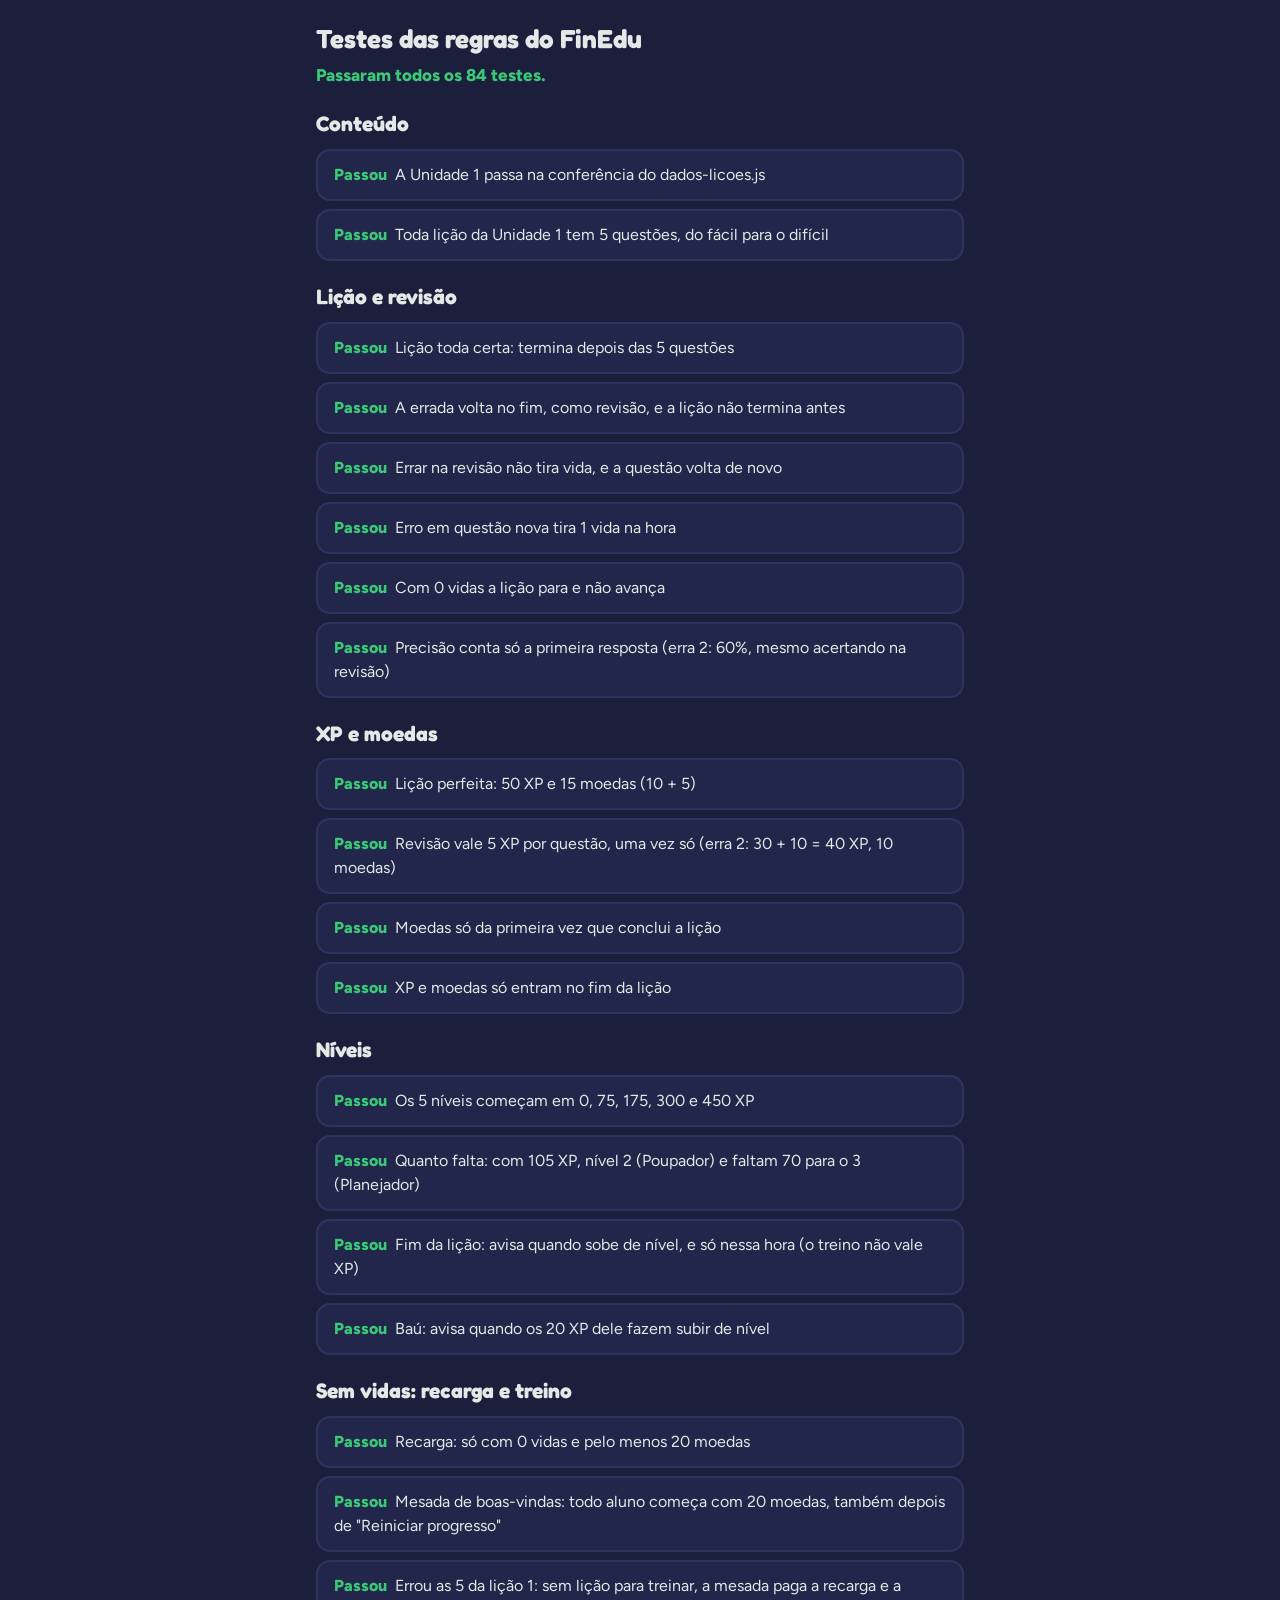
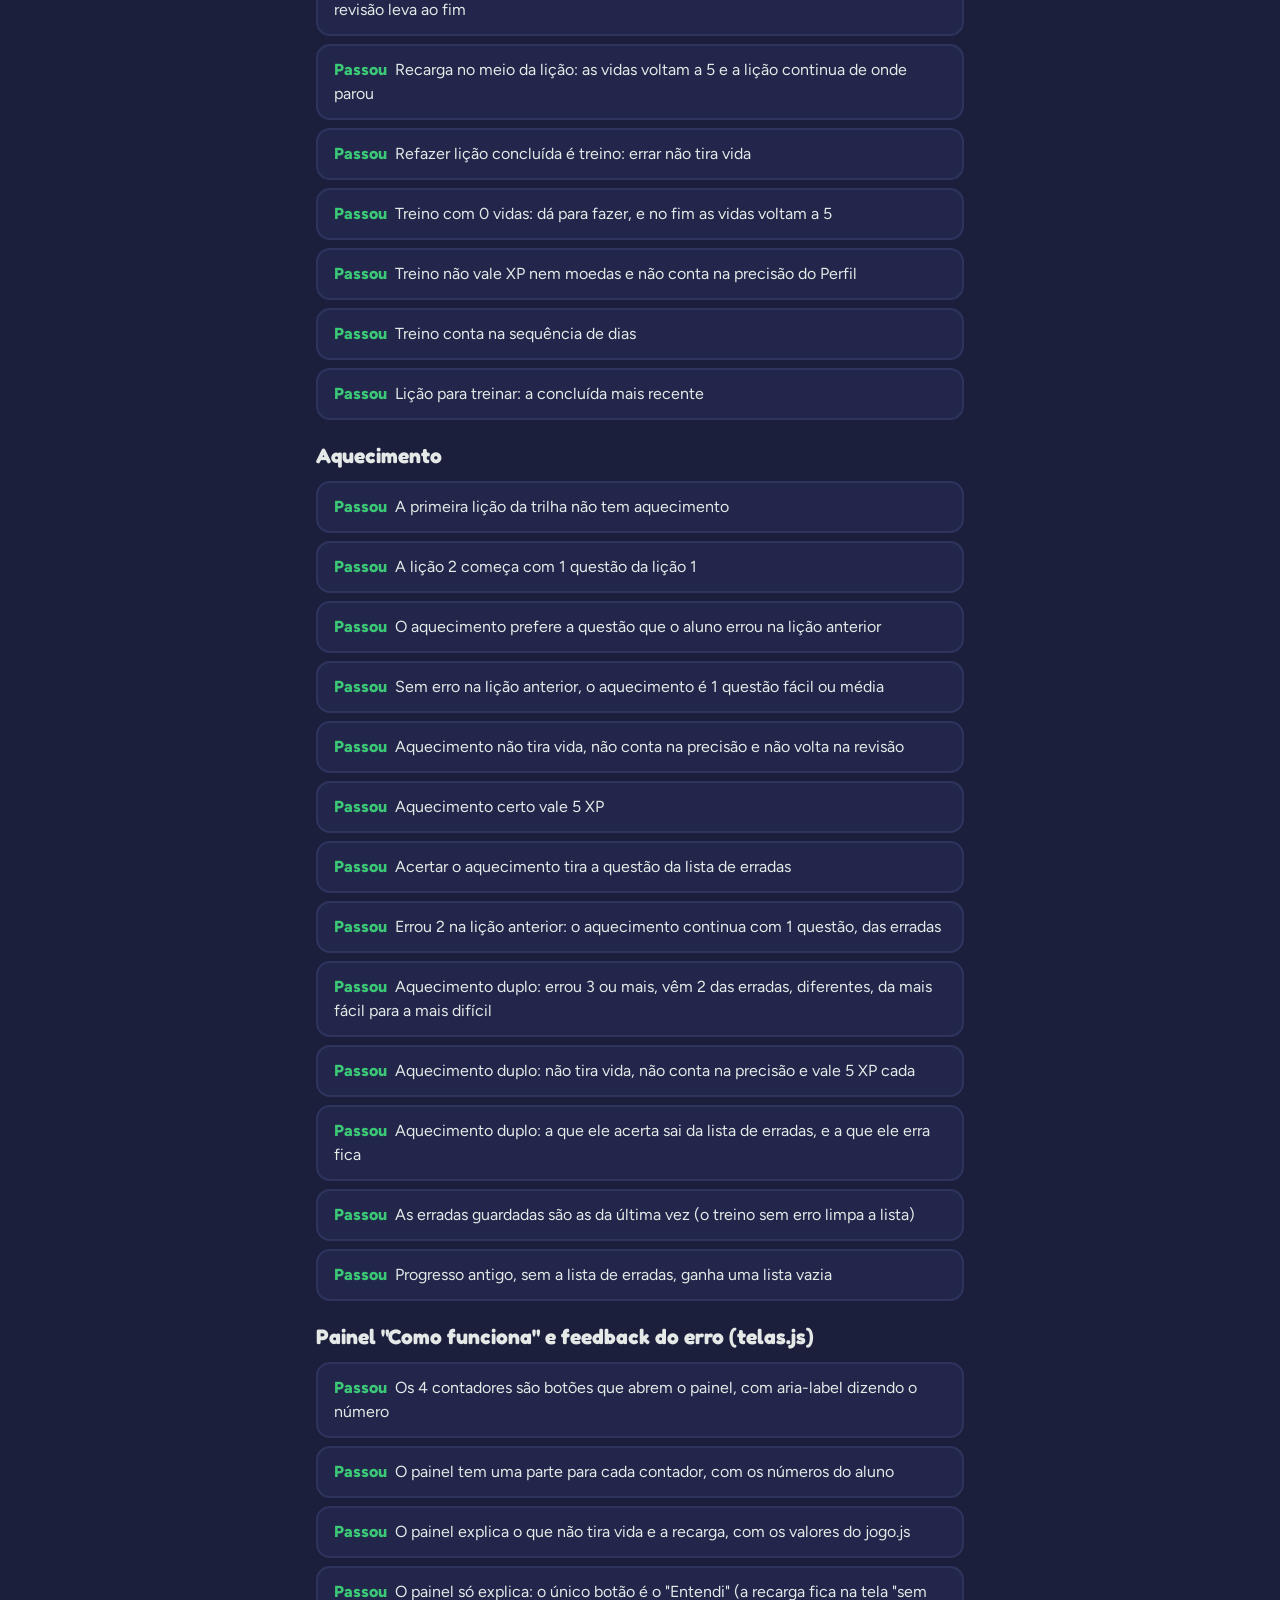
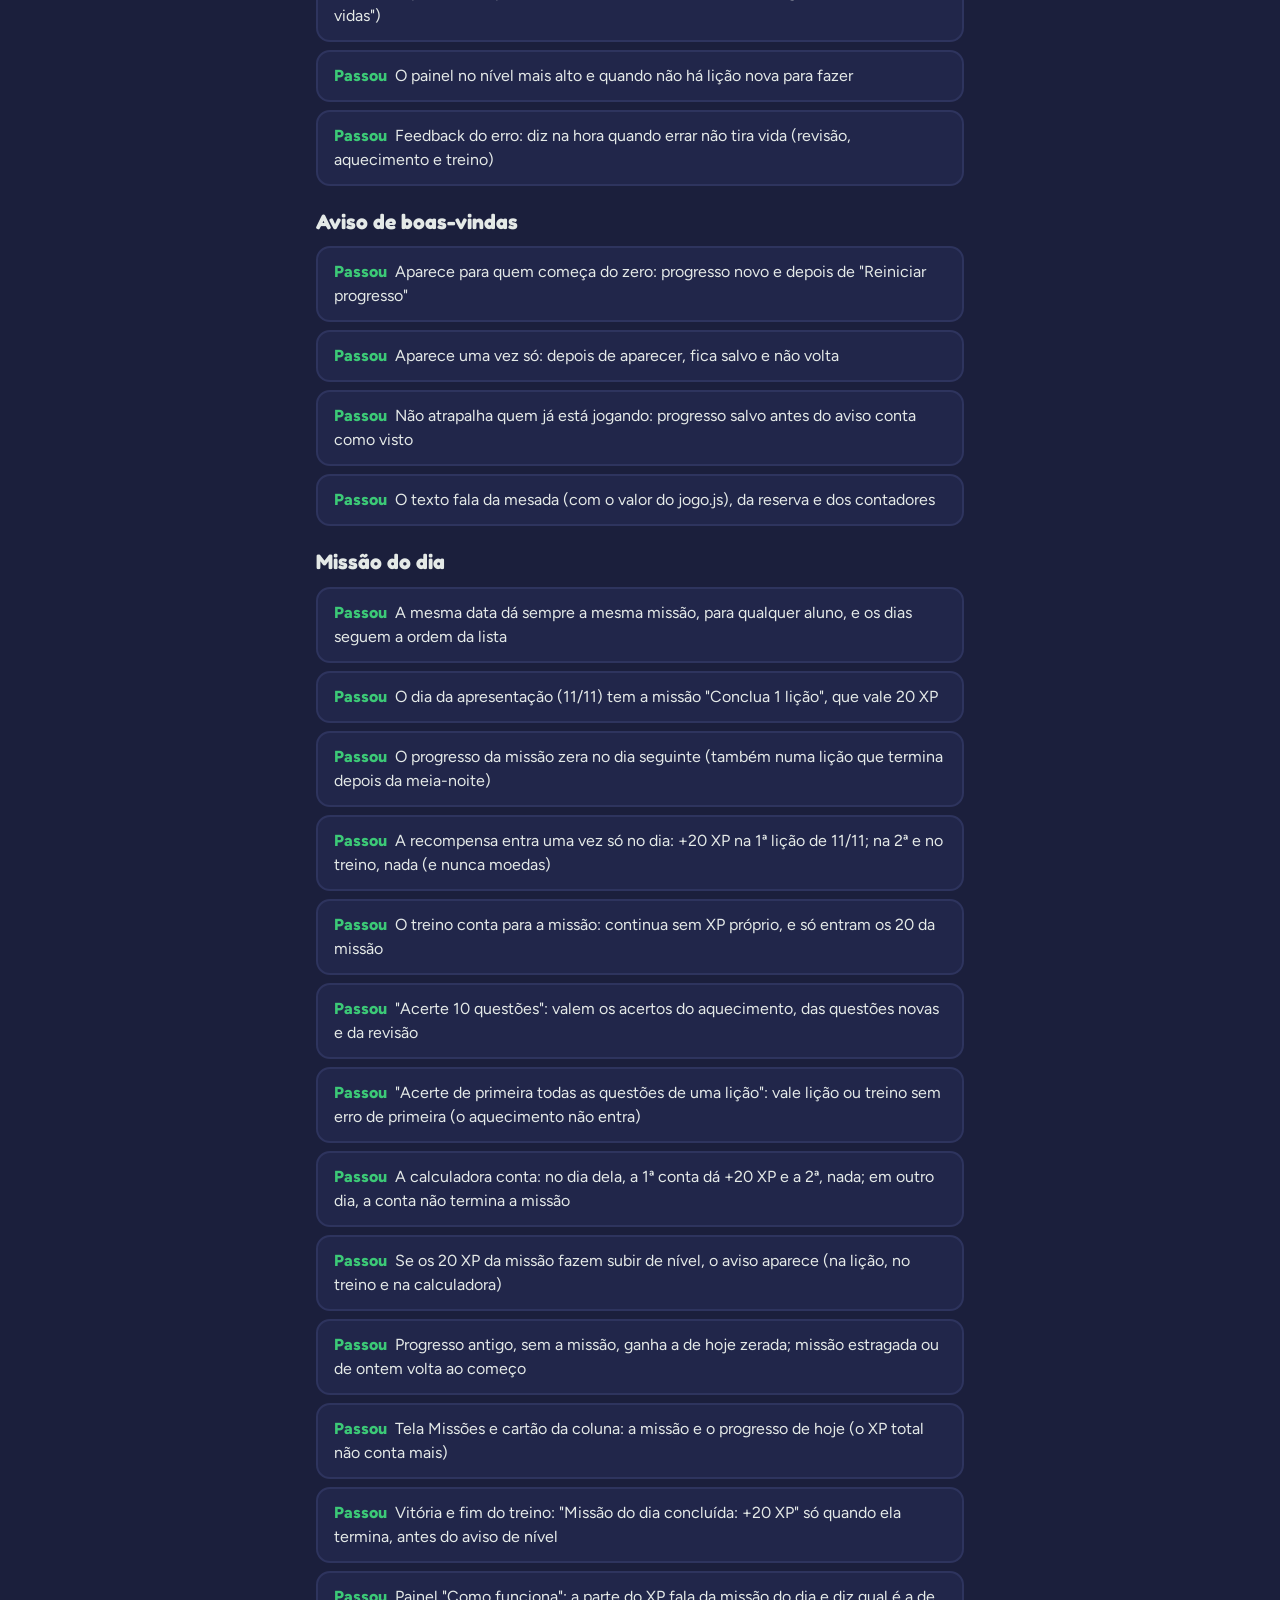
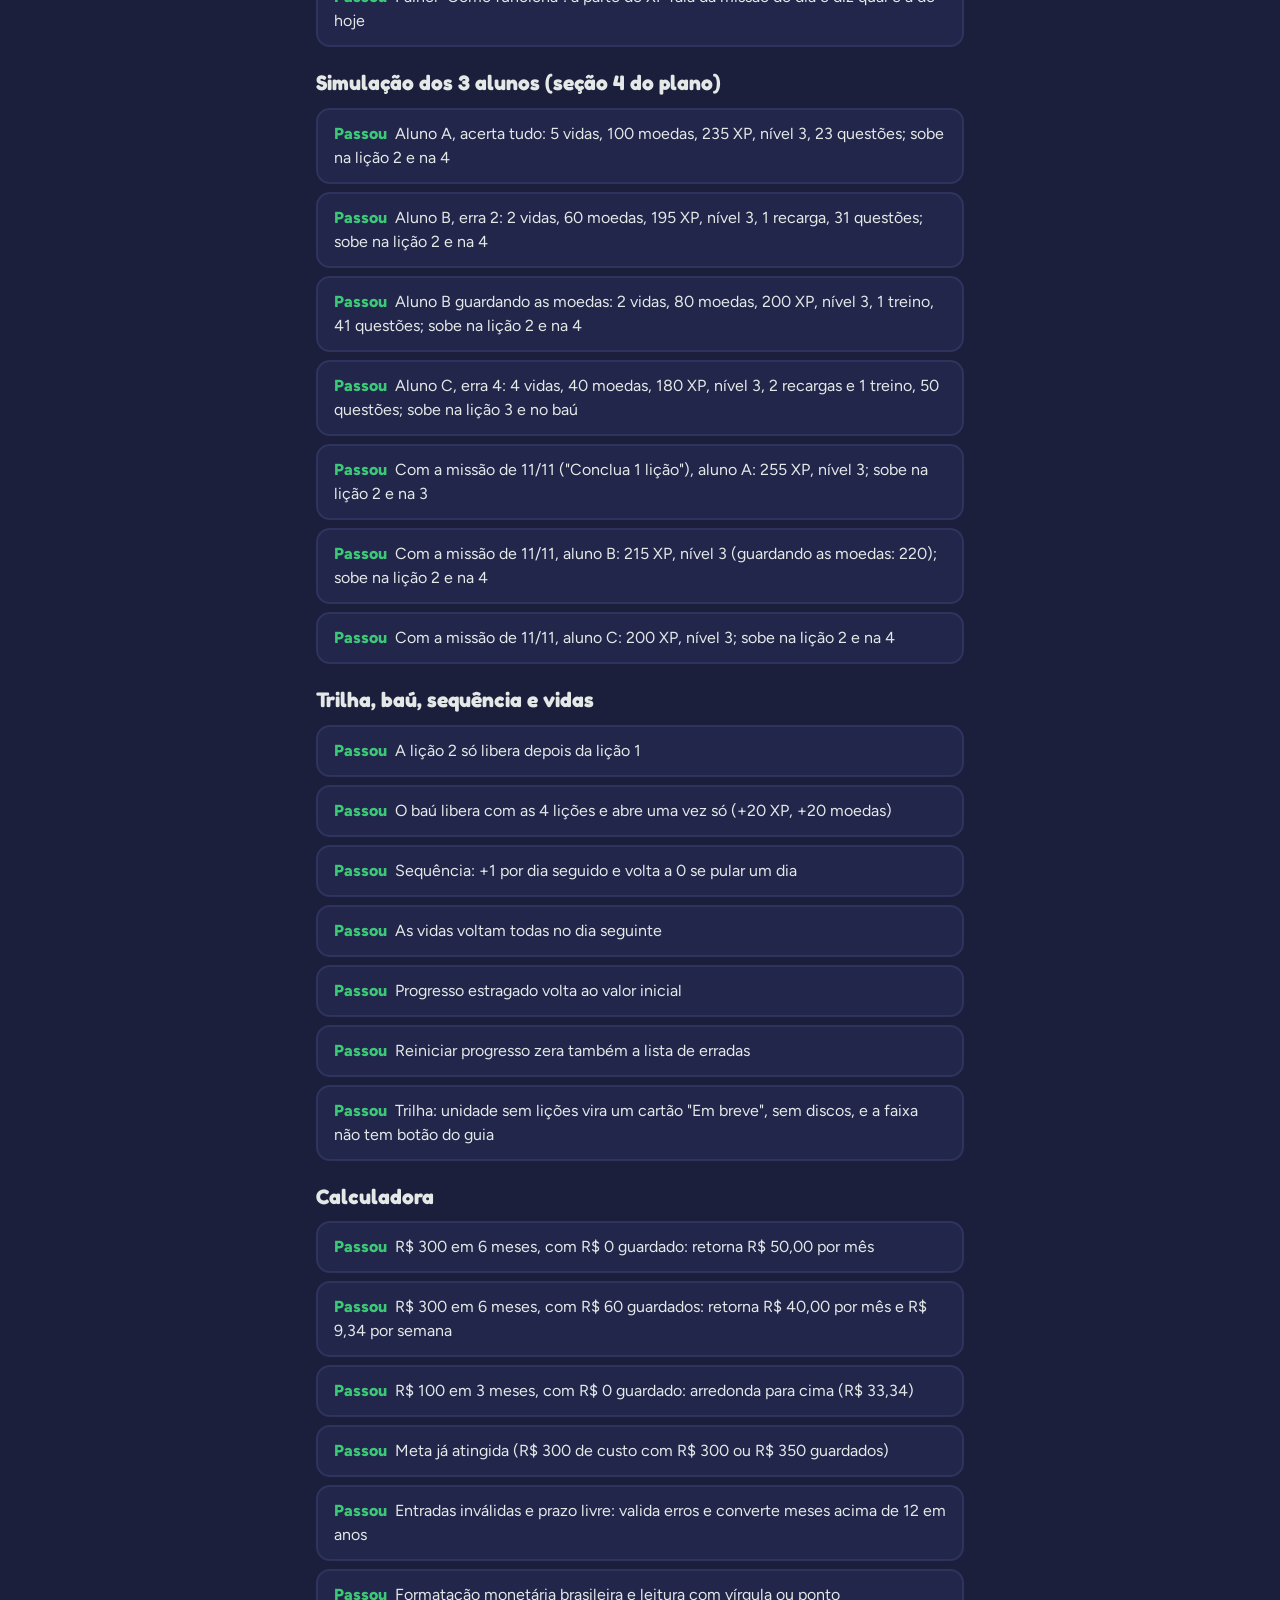
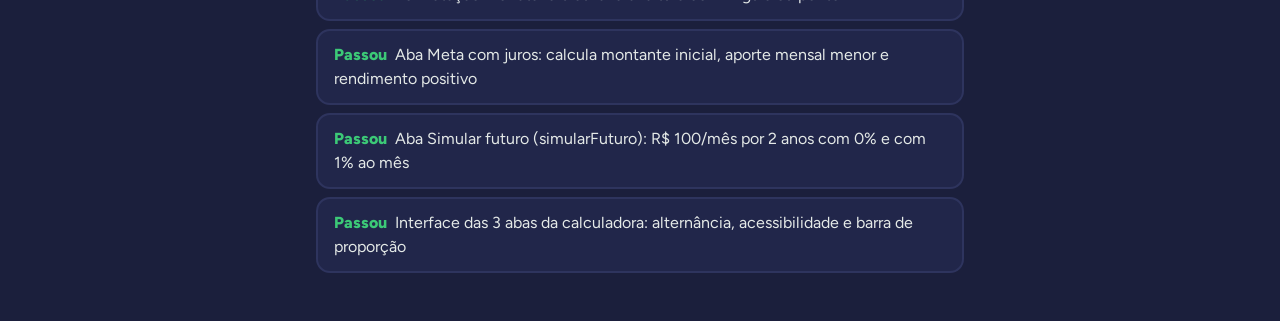
==== commit a476708b: "Missão do dia: uma por dia, em rodízio pela data, que vale 20 XP Parte 3 da fila (plano e 20 XP apro" ====
--- a/testes.html
+++ b/testes.html
@@ -156,7 +156,12 @@
     // 2. AJUDANTES
     // ============================================================
 
-    const HOJE = '2026-11-04';
+    // HOJE é um dia em que a missão do dia é a da calculadora: assim, nos
+    // testes das regras das lições, a missão não entra no XP, e os números
+    // continuam os do plano. A missão tem o grupo de testes dela.
+    const HOJE = '2026-11-05';
+    const AMANHA = '2026-11-06';
+    const DIA_DA_APRESENTACAO = '2026-11-11';   // missão "Conclua 1 lição"
     const TRILHA = CONTEUDO.trilhas[0];
     const UNIDADE = TRILHA.unidades[0];
     const [LICAO_1, LICAO_2, LICAO_3, LICAO_4] = UNIDADE.licoes;
@@ -354,7 +359,7 @@
       confere([maximo.numero, maximo.proximo, maximo.faltam], [5, null, 0], 'no nível mais alto');
     });
 
-    teste('Fim da lição: avisa quando sobe de nível, e só nessa hora (o treino nunca sobe)', () => {
+    teste('Fim da lição: avisa quando sobe de nível, e só nessa hora (o treino não vale XP)', () => {
       const progresso = novoProgresso();
       const primeira = concluirAcertandoTudo(progresso, LICAO_1);   // 50 XP
       confere([primeira.nivel.numero, primeira.subiuDeNivel], [1, false], 'lição 1');
@@ -750,6 +755,194 @@
     });
 
 
+    grupo('Missão do dia');
+
+    // Um dia de cada missão (o rodízio começa em 01/11/2026 e repete a cada 5 dias)
+    const DIA_UMA_LICAO = DIA_DA_APRESENTACAO;   // 11/11 (também 06/11)
+    const DIA_DUAS_LICOES = '2026-11-07';
+    const DIA_DEZ_ACERTOS = '2026-11-08';
+    const DIA_LICAO_PERFEITA = '2026-11-09';
+    const DIA_CALCULADORA = HOJE;                // 05/11 (também 10/11)
+
+    teste('A mesma data dá sempre a mesma missão, para qualquer aluno, e os dias seguem a ordem da lista', () => {
+      confere(missaoDoDia('2026-11-08'), missaoDoDia('2026-11-08'), 'a mesma data duas vezes');
+      confere(situacaoDaMissao(novoProgresso(), '2026-11-08').texto, situacaoDaMissao(alunoNoMeio(), '2026-11-08').texto,
+        'dois alunos no mesmo dia');
+      const dias = ['2026-11-06', '2026-11-07', '2026-11-08', '2026-11-09', '2026-11-10', '2026-11-11', '2026-11-16'];
+      confere(dias.map(dia => missaoDoDia(dia).texto), [
+        'Conclua 1 lição', 'Conclua 2 lições', 'Acerte 10 questões', 'Acerte de primeira todas as questões de uma lição',
+        'Faça uma conta na Calculadora de Metas', 'Conclua 1 lição', 'Conclua 1 lição'
+      ], 'de 06/11 a 11/11, e 16/11');
+      confere(missaoDoDia('2026-10-31').texto, 'Faça uma conta na Calculadora de Metas', 'um dia antes do primeiro dia do rodízio');
+    });
+
+    teste('O dia da apresentação (11/11) tem a missão "Conclua 1 lição", que vale 20 XP', () => {
+      confere([missaoDoDia(DIA_DA_APRESENTACAO).texto, XP_DA_MISSAO], ['Conclua 1 lição', 20], 'missão e recompensa');
+    });
+
+    teste('O progresso da missão zera no dia seguinte (também numa lição que termina depois da meia-noite)', () => {
+      const progresso = criarProgressoInicial('2026-11-06');
+      concluirAcertandoTudo(progresso, LICAO_1, '2026-11-06');   // Conclua 1 lição
+      confere([progresso.missao.licoes, progresso.missao.concluida], [1, true], 'no mesmo dia');
+      confere(atualizarDia(progresso, DIA_DUAS_LICOES), true, 'o dia virou (precisa salvar)');
+      confere(progresso.missao, missaoZerada(DIA_DUAS_LICOES), 'no dia seguinte');
+      confere(situacaoDaMissao(progresso, DIA_DUAS_LICOES),
+        { texto: 'Conclua 2 lições', conta: 'licoes', meta: 2, feito: 0, concluida: false }, 'a missão do dia seguinte');
+
+      // Sem passar pelo atualizarDia (a lição começou antes da meia-noite): conta no dia novo
+      const outro = criarProgressoInicial('2026-11-06');
+      concluirAcertandoTudo(outro, LICAO_1, '2026-11-06');
+      concluirAcertandoTudo(outro, LICAO_2, DIA_DUAS_LICOES);
+      confere([outro.missao.dia, outro.missao.licoes, outro.missao.concluida], [DIA_DUAS_LICOES, 1, false], 'lição depois da meia-noite');
+    });
+
+    teste('A recompensa entra uma vez só no dia: +20 XP na 1ª lição de 11/11; na 2ª e no treino, nada (e nunca moedas)', () => {
+      const progresso = criarProgressoInicial(DIA_UMA_LICAO);
+      const primeira = concluirAcertandoTudo(progresso, LICAO_1, DIA_UMA_LICAO);
+      confere([primeira.xp, primeira.missaoConcluida, progresso.xp], [50, true, 70], 'lição 1: XP da lição, missão e XP total');
+      const segunda = concluirAcertandoTudo(progresso, LICAO_2, DIA_UMA_LICAO);
+      confere([segunda.xp, segunda.missaoConcluida, progresso.xp], [55, false, 125], 'lição 2');
+      const treino = concluirAcertandoTudo(progresso, LICAO_1, DIA_UMA_LICAO);
+      confere([treino.missaoConcluida, progresso.xp, progresso.missao.licoes], [false, 125, 3], 'treino');
+      confere(progresso.moedas, MESADA_DE_BOAS_VINDAS + 15 + 15, 'moedas (só as das lições)');
+    });
+
+    teste('O treino conta para a missão: continua sem XP próprio, e só entram os 20 da missão', () => {
+      const progresso = criarProgressoInicial('2026-11-10');
+      concluirAcertandoTudo(progresso, LICAO_1, '2026-11-10');   // dia da calculadora: a lição não cumpre a missão
+      confere([progresso.xp, progresso.missao.concluida], [50, false], 'depois da lição 1');
+      const treino = concluirAcertandoTudo(progresso, LICAO_1, DIA_UMA_LICAO);
+      confere([treino.treino, treino.xp, treino.moedas, treino.missaoConcluida], [true, 0, 0, true], 'resumo do treino');
+      confere([progresso.xp, progresso.moedas], [70, 35], 'XP (50 + 20 da missão) e moedas');
+    });
+
+    teste('"Acerte 10 questões": valem os acertos do aquecimento, das questões novas e da revisão', () => {
+      const progresso = criarProgressoInicial(DIA_DEZ_ACERTOS);
+      const sessao = abrir(progresso, LICAO_1);
+      jogar(progresso, sessao, errandoDePrimeira([4]));   // 4 de primeira e 1 na revisão
+      const primeira = concluirLicao(progresso, sessao, DIA_DEZ_ACERTOS);
+      confere([progresso.missao.acertos, primeira.missaoConcluida], [5, false], 'depois da lição 1');
+      confere(situacaoDaMissao(progresso, DIA_DEZ_ACERTOS).feito, 5, 'progresso na tela');
+      const segunda = concluirAcertandoTudo(progresso, LICAO_2, DIA_DEZ_ACERTOS);   // aquecimento e as 5
+      confere([progresso.missao.acertos, segunda.missaoConcluida], [11, true], 'depois da lição 2');
+      confere(situacaoDaMissao(progresso, DIA_DEZ_ACERTOS).feito, 10, 'o progresso na tela para na meta');
+    });
+
+    teste('"Acerte de primeira todas as questões de uma lição": vale lição ou treino sem erro de primeira (o aquecimento não entra)', () => {
+      const progresso = criarProgressoInicial(DIA_LICAO_PERFEITA);
+      const sessao = abrir(progresso, LICAO_1);
+      jogar(progresso, sessao, errandoDePrimeira([2]));
+      confere(concluirLicao(progresso, sessao, DIA_LICAO_PERFEITA).missaoConcluida, false, 'lição com 1 erro');
+      const treino = concluirAcertandoTudo(progresso, LICAO_1, DIA_LICAO_PERFEITA);
+      confere([treino.perfeita, treino.missaoConcluida], [true, true], 'treino sem erro');
+
+      const outro = criarProgressoInicial(DIA_DEZ_ACERTOS);
+      concluirAcertandoTudo(outro, LICAO_1, DIA_DEZ_ACERTOS);
+      const segunda = abrir(outro, LICAO_2);
+      jogar(outro, segunda, daVez => vezAtual(daVez).tipo !== 'aquecimento');   // erra só o aquecimento
+      const resumo = concluirLicao(outro, segunda, DIA_LICAO_PERFEITA);
+      confere([resumo.perfeita, resumo.missaoConcluida], [true, true], 'errou só o aquecimento');
+    });
+
+    teste('A calculadora conta: no dia dela, a 1ª conta dá +20 XP e a 2ª, nada; em outro dia, a conta não termina a missão', () => {
+      const progresso = criarProgressoInicial(DIA_CALCULADORA);
+      confere(registrarContaNaCalculadora(progresso, DIA_CALCULADORA), { xp: 20, nivel: nivelDoXp(20), subiuDeNivel: false }, '1ª conta');
+      confere([progresso.xp, progresso.missao.contas, progresso.missao.concluida], [20, 1, true], 'progresso depois da 1ª');
+      confere(registrarContaNaCalculadora(progresso, DIA_CALCULADORA), null, '2ª conta');
+      confere([progresso.xp, progresso.missao.contas], [20, 2], 'progresso depois da 2ª');
+
+      const outroDia = criarProgressoInicial(DIA_UMA_LICAO);
+      confere(registrarContaNaCalculadora(outroDia, DIA_UMA_LICAO), null, 'conta no dia de "Conclua 1 lição"');
+      confere([outroDia.xp, outroDia.missao.contas, outroDia.missao.concluida], [0, 1, false], 'XP, contas e missão');
+    });
+
+    teste('Se os 20 XP da missão fazem subir de nível, o aviso aparece (na lição, no treino e na calculadora)', () => {
+      const progresso = criarProgressoInicial(DIA_UMA_LICAO);
+      progresso.xp = 10;
+      const resumo = concluirAcertandoTudo(progresso, LICAO_1, DIA_UMA_LICAO);   // 10 + 50 + 20
+      confere([progresso.xp, resumo.missaoConcluida, resumo.subiuDeNivel, resumo.nivel.numero], [80, true, true, 2], 'lição');
+
+      const doTreino = criarProgressoInicial('2026-11-10');
+      concluirAcertandoTudo(doTreino, LICAO_1, '2026-11-10');
+      doTreino.xp = 60;
+      const treino = concluirAcertandoTudo(doTreino, LICAO_1, DIA_UMA_LICAO);   // só a missão dá XP: 60 + 20
+      confere([treino.treino, treino.subiuDeNivel, doTreino.xp], [true, true, 80], 'treino');
+
+      const daConta = criarProgressoInicial(DIA_CALCULADORA);
+      daConta.xp = 60;
+      const recompensa = registrarContaNaCalculadora(daConta, DIA_CALCULADORA);
+      confere([recompensa.subiuDeNivel, recompensa.nivel.numero, recompensa.nivel.nome], [true, 2, 'Poupador'], 'calculadora');
+    });
+
+    teste('Progresso antigo, sem a missão, ganha a de hoje zerada; missão estragada ou de ontem volta ao começo', () => {
+      confere(prepararProgresso({ xp: 120 }, HOJE).missao, missaoZerada(HOJE), 'sem o campo');
+      confere(prepararProgresso({ missao: 'x' }, HOJE).missao, missaoZerada(HOJE), 'campo estragado');
+      const deHoje = { dia: HOJE, licoes: 1, acertos: 5, perfeitas: 1, contas: 0, concluida: false };
+      confere(prepararProgresso({ missao: { ...deHoje, licoes: -1 } }, HOJE).missao, missaoZerada(HOJE), 'número negativo');
+      confere(prepararProgresso({ missao: deHoje }, HOJE).missao, deHoje, 'a de hoje continua');
+      confere(prepararProgresso({ missao: { ...deHoje, dia: '2026-11-04' } }, HOJE).missao, missaoZerada(HOJE), 'a de ontem zera');
+    });
+
+    teste('Tela Missões e cartão da coluna: a missão e o progresso de hoje (o XP total não conta mais)', () => {
+      // O erro antigo: com 30 XP ou mais, "Ganhe 30 XP" aparecia concluída para sempre
+      const progresso = alunoNoMeio();   // 105 XP, nada feito em 07/11
+      const tela = document.createElement('div');
+      const contagemESelo = () => [textoDe(tela.querySelector('.missao-contagem')), textoDe(tela.querySelector('.selo'))];
+      desenharMissoes(tela, progresso, DIA_DUAS_LICOES);
+      confere(textoDe(tela.querySelector('.missao-meta')), 'Conclua 2 lições', 'missão');
+      confere(contagemESelo(), ['0/2', 'Em andamento'], 'sem nada feito hoje');
+      confere(tela.querySelector('[role="progressbar"]').getAttribute('aria-label'), 'Progresso da missão: 0 de 2 lições', 'leitor de tela');
+      confere(textoDe(tela.querySelector('.perfil-sub')), 'Todo dia tem uma missão nova, que vale mais 20 XP.', 'subtítulo');
+      confere(typeof META_XP_MISSAO_DIARIA, 'undefined', 'a constante antiga saiu');
+
+      concluirAcertandoTudo(progresso, LICAO_3, DIA_DUAS_LICOES);
+      desenharMissoes(tela, progresso, DIA_DUAS_LICOES);
+      confere(contagemESelo(), ['1/2', 'Em andamento'], 'com 1 lição');
+      concluirAcertandoTudo(progresso, LICAO_1, DIA_DUAS_LICOES);   // treino
+      desenharMissoes(tela, progresso, DIA_DUAS_LICOES);
+      confere(contagemESelo(), ['2/2', 'Concluída!'], 'com a lição e o treino');
+
+      // O cartão da coluna da direita usa o mesmo miolo
+      const cartao = montar(desenharCorpoDaMissao(situacaoDaMissao(progresso, DIA_DUAS_LICOES)));
+      confere([textoDe(cartao.querySelector('.missao-meta')), cartao.querySelector('[role="progressbar"]').getAttribute('aria-valuenow')],
+        ['Conclua 2 lições', '2'], 'cartão da coluna');
+      const nomes = MISSOES.map(missao => montar(desenharCorpoDaMissao({ ...missao, feito: 0, concluida: false }))
+        .querySelector('[role="progressbar"]').getAttribute('aria-label'));
+      confere(nomes, ['Progresso da missão: 0 de 1 lição', 'Progresso da missão: 0 de 2 lições', 'Progresso da missão: 0 de 10 questões',
+        'Progresso da missão: 0 de 1 lição perfeita', 'Progresso da missão: 0 de 1 conta'], 'leitor de tela nas 5 missões');
+    });
+
+    teste('Vitória e fim do treino: "Missão do dia concluída: +20 XP" só quando ela termina, antes do aviso de nível', () => {
+      const progresso = criarProgressoInicial(DIA_UMA_LICAO);
+      progresso.xp = 10;
+      const tela = document.createElement('div');
+      desenharResultado(tela, concluirAcertandoTudo(progresso, LICAO_1, DIA_UMA_LICAO));   // 10 + 50 + 20 = 80: nível 2
+      confere([...tela.querySelectorAll('.comemoracao-missao, .comemoracao-nivel')].map(textoDe),
+        ['Missão do dia concluída: +20 XP', 'Subiu para o nível 2: Poupador!'], 'lição que termina a missão');
+      confere(textoDe(tela.querySelector('.placar-item--xp .placar-valor')), '+50', 'o placar mostra só o XP da lição');
+
+      desenharResultado(tela, concluirAcertandoTudo(progresso, LICAO_2, DIA_UMA_LICAO));
+      confere(tela.querySelector('.comemoracao-missao'), null, 'lição depois da missão concluída');
+
+      const doTreino = criarProgressoInicial('2026-11-10');
+      concluirAcertandoTudo(doTreino, LICAO_1, '2026-11-10');
+      desenharResultado(tela, concluirAcertandoTudo(doTreino, LICAO_1, DIA_UMA_LICAO));
+      confere([textoDe(tela.querySelector('h1')), textoDe(tela.querySelector('.comemoracao-missao'))],
+        ['Treino concluído!', 'Missão do dia concluída: +20 XP'], 'fim do treino');
+    });
+
+    teste('Painel "Como funciona": a parte do XP fala da missão do dia e diz qual é a de hoje', () => {
+      const progresso = criarProgressoInicial(DIA_CALCULADORA);
+      const parteDoXp = () => textoDe(montar(desenharPainel(progresso, DIA_CALCULADORA)).querySelector('.painel-parte--xp'));
+      const antes = parteDoXp();
+      const trecho = `Todo dia tem uma missão nova, que vale mais ${XP_DA_MISSAO} XP. A de hoje: faça uma conta na Calculadora de Metas.`;
+      if (!antes.includes(trecho)) throw new Error(`antes da conta: ${antes}`);
+      registrarContaNaCalculadora(progresso, DIA_CALCULADORA);
+      const depois = parteDoXp();
+      if (!depois.includes('A de hoje você já concluiu.')) throw new Error(`depois da conta: ${depois}`);
+    });
+
+
     grupo('Simulação dos 3 alunos (seção 4 do plano)');
 
     // Um aluno simulado. Na primeira vez que vê uma questão, ele erra se
@@ -757,12 +950,15 @@
     // viu explicada, ele acerta. Sem vidas: paga a recarga se puder (e se
     // "pagaSePuder"); se não, treina a lição concluída mais recente e
     // recomeça a lição. Começa com a mesada de boas-vindas (20 moedas),
-    // faz a Unidade 1 inteira e abre o baú. "respondidas" conta todas
-    // as vezes que ele apertou "Verificar" (aquecimento, novas, revisão
-    // e treino), para estimar o tempo da aula. "subidas" diz onde ele
-    // subiu de nível.
-    function simularAluno(erraDePrimeira, pagaSePuder = true) {
-      const progresso = novoProgresso();
+    // faz a Unidade 1 inteira, no mesmo "dia", e abre o baú. "respondidas"
+    // conta todas as vezes que ele apertou "Verificar" (aquecimento, novas,
+    // revisão e treino), para estimar o tempo da aula. "subidas" diz onde
+    // ele subiu de nível.
+    // No dia HOJE (missão da calculadora), as lições não cumprem a missão:
+    // são os números do plano. Em 11/11, a missão "Conclua 1 lição" dá
+    // 20 XP a mais a cada um (os últimos testes do grupo).
+    function simularAluno(erraDePrimeira, pagaSePuder = true, dia = HOJE) {
+      const progresso = criarProgressoInicial(dia);
       const vistas = new Set();
       const contagem = { compras: 0, treinos: 0, respondidas: 0 };
       const subidas = [];
@@ -788,7 +984,7 @@
           }
           contagem.respondidas += sessao.respondidas;
           if (proximo === 'fim') {
-            const resumo = concluirLicao(progresso, sessao, HOJE);
+            const resumo = concluirLicao(progresso, sessao, dia);
             if (resumo.subiuDeNivel) subidas.push(`lição ${i + 1}: nível ${resumo.nivel.numero}`);
             break;
           }
@@ -797,7 +993,7 @@
           const treino = abrir(progresso, paraTreinar);
           jogar(progresso, treino, acertar);
           contagem.respondidas += treino.respondidas;
-          concluirLicao(progresso, treino, HOJE);
+          concluirLicao(progresso, treino, dia);
           contagem.treinos += 1;
         }
       });
@@ -831,6 +1027,26 @@
         subidas: ['lição 3: nível 2', 'baú: nível 3'] }, 'fim da unidade');
     });
 
+    // Com a missão do dia: em 11/11 os 3 cumprem "Conclua 1 lição" na lição 1
+    // e ganham 20 XP a mais. Moedas, vidas e questões não mudam; o nível
+    // sobe antes, mas todos terminam no 3.
+    teste('Com a missão de 11/11 ("Conclua 1 lição"), aluno A: 255 XP, nível 3; sobe na lição 2 e na 3', () => {
+      confere(simularAluno([], true, DIA_DA_APRESENTACAO), { vidas: 5, moedas: 100, xp: 255, nivel: 3, compras: 0, treinos: 0, respondidas: 23,
+        subidas: ['lição 2: nível 2', 'lição 3: nível 3'] }, 'fim da unidade');
+    });
+
+    teste('Com a missão de 11/11, aluno B: 215 XP, nível 3 (guardando as moedas: 220); sobe na lição 2 e na 4', () => {
+      confere(simularAluno([3, 4], true, DIA_DA_APRESENTACAO), { vidas: 2, moedas: 60, xp: 215, nivel: 3, compras: 1, treinos: 0, respondidas: 31,
+        subidas: ['lição 2: nível 2', 'lição 4: nível 3'] }, 'pagando a recarga');
+      confere(simularAluno([3, 4], false, DIA_DA_APRESENTACAO), { vidas: 2, moedas: 80, xp: 220, nivel: 3, compras: 0, treinos: 1, respondidas: 41,
+        subidas: ['lição 2: nível 2', 'lição 4: nível 3'] }, 'guardando as moedas');
+    });
+
+    teste('Com a missão de 11/11, aluno C: 200 XP, nível 3; sobe na lição 2 e na 4', () => {
+      confere(simularAluno([1, 2, 3, 4], true, DIA_DA_APRESENTACAO), { vidas: 4, moedas: 40, xp: 200, nivel: 3, compras: 2, treinos: 1, respondidas: 50,
+        subidas: ['lição 2: nível 2', 'lição 4: nível 3'] }, 'fim da unidade');
+    });
+
 
     grupo('Trilha, baú, sequência e vidas');
 
@@ -868,7 +1084,7 @@
       progresso.vidas = 0;
       atualizarDia(progresso, HOJE);
       confere(progresso.vidas, 0, 'no mesmo dia');
-      atualizarDia(progresso, '2026-11-05');
+      atualizarDia(progresso, AMANHA);
       confere(progresso.vidas, VIDAS_MAXIMAS, 'no dia seguinte');
     });
 
--- a/css/estilo.css
+++ b/css/estilo.css
@@ -1451,7 +1451,9 @@
   font-weight: 600;
 }
 
-.comemoracao-nivel {
+/* Subiu de nível e missão do dia concluída: o mesmo destaque, na cor do XP */
+.comemoracao-nivel,
+.comemoracao-missao {
   display: flex;
   align-items: center;
   gap: var(--espaco-p);
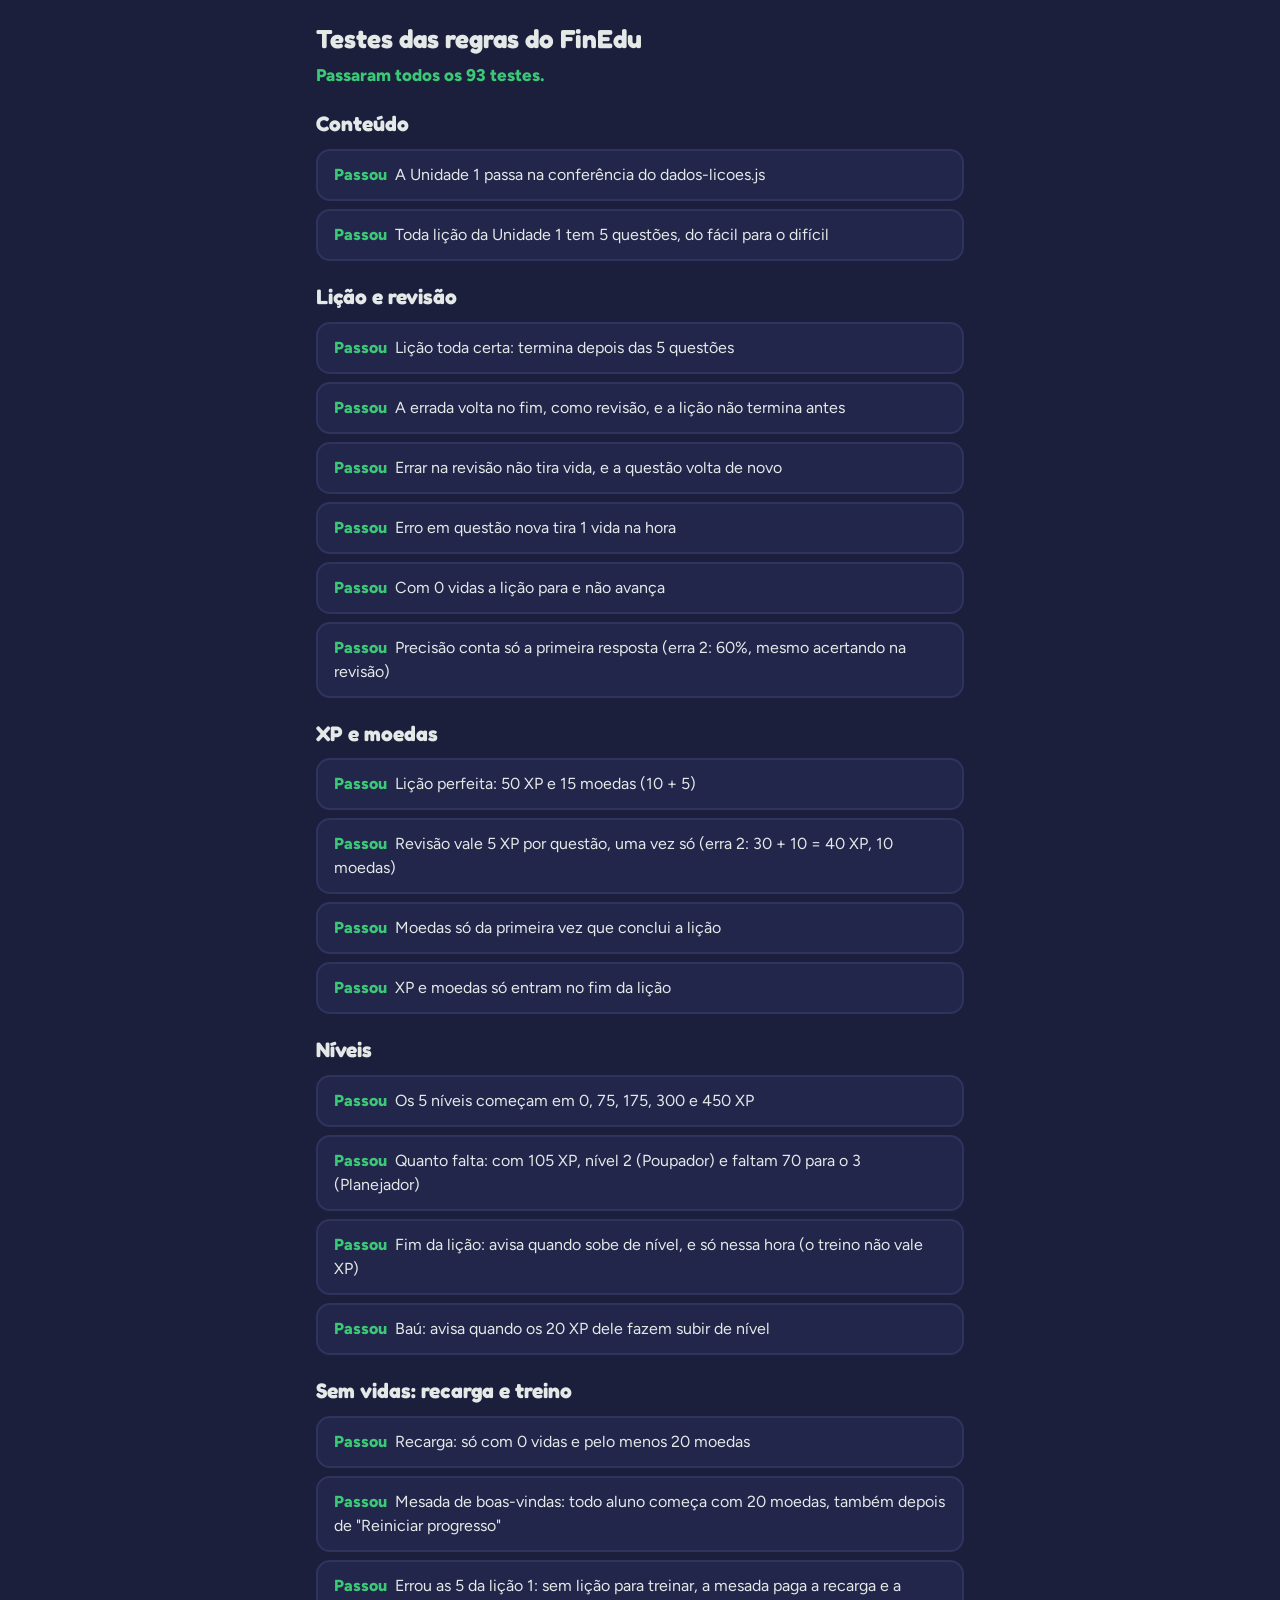
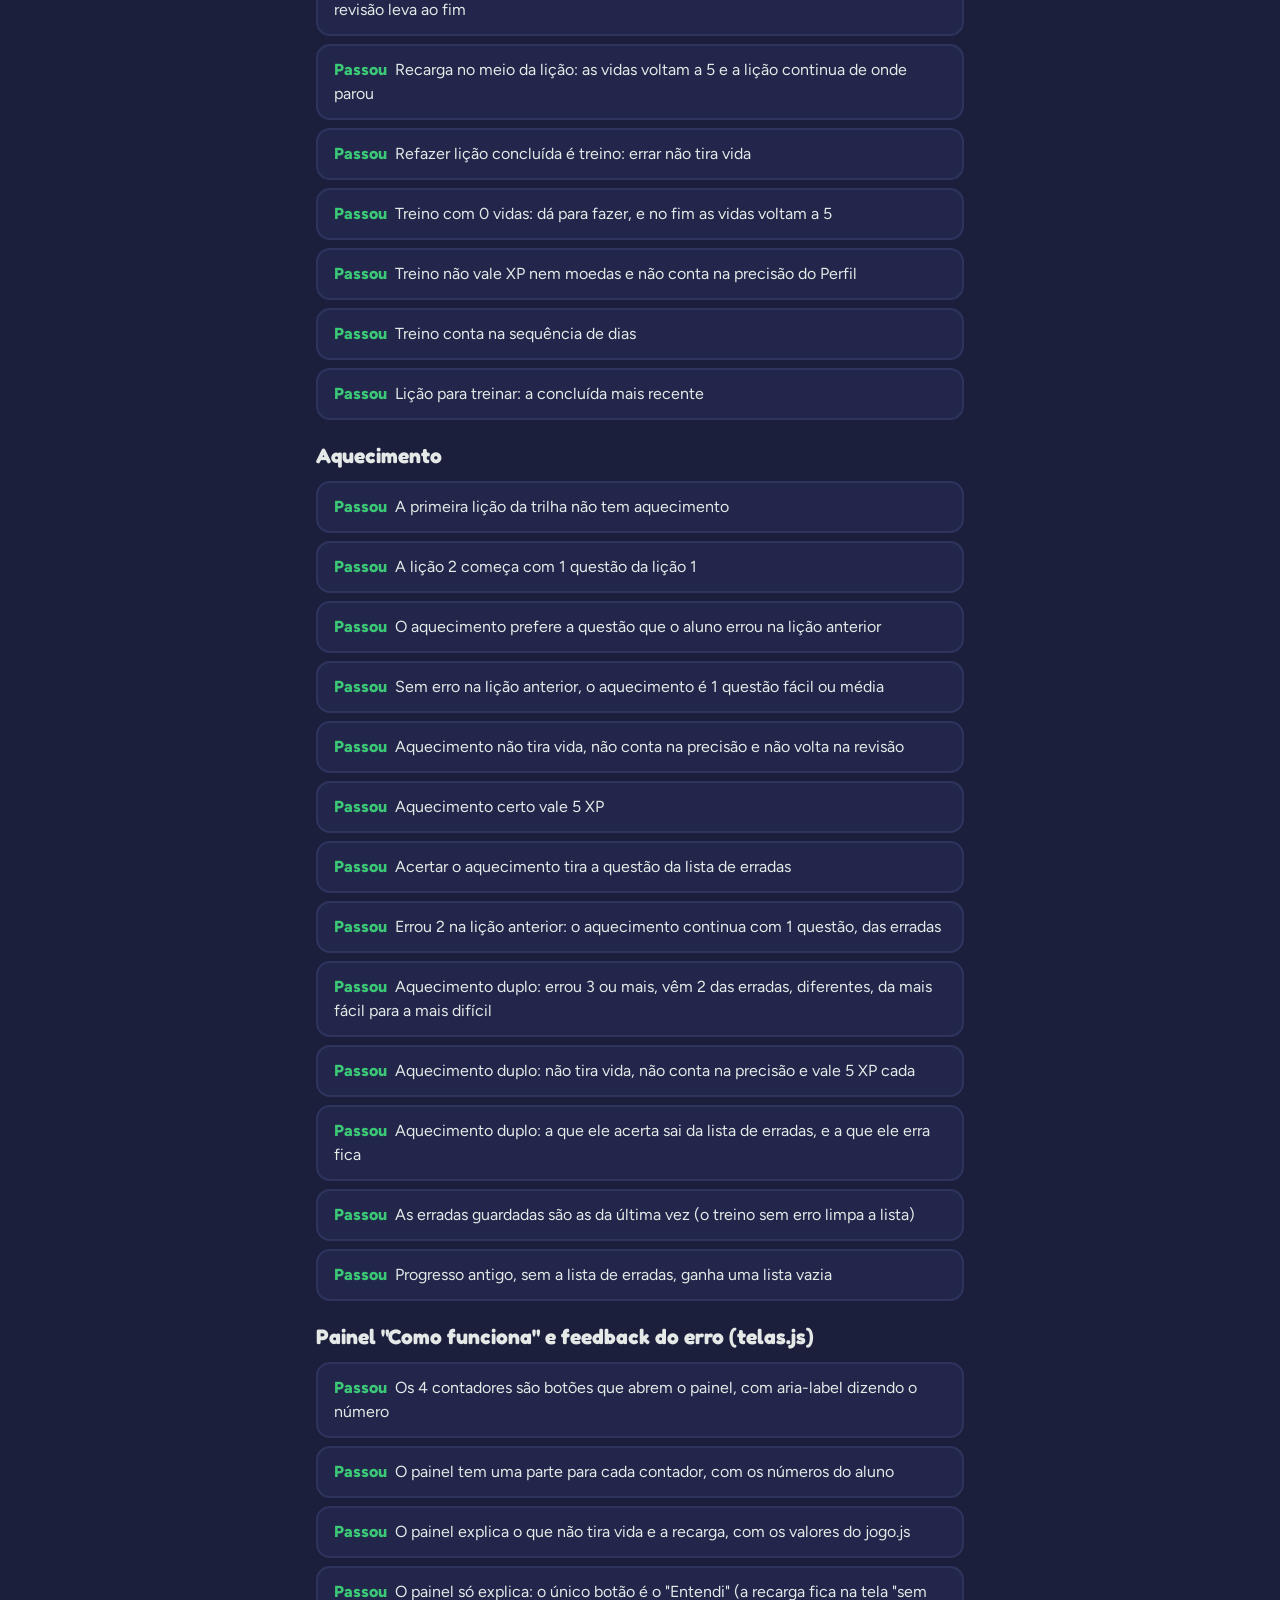
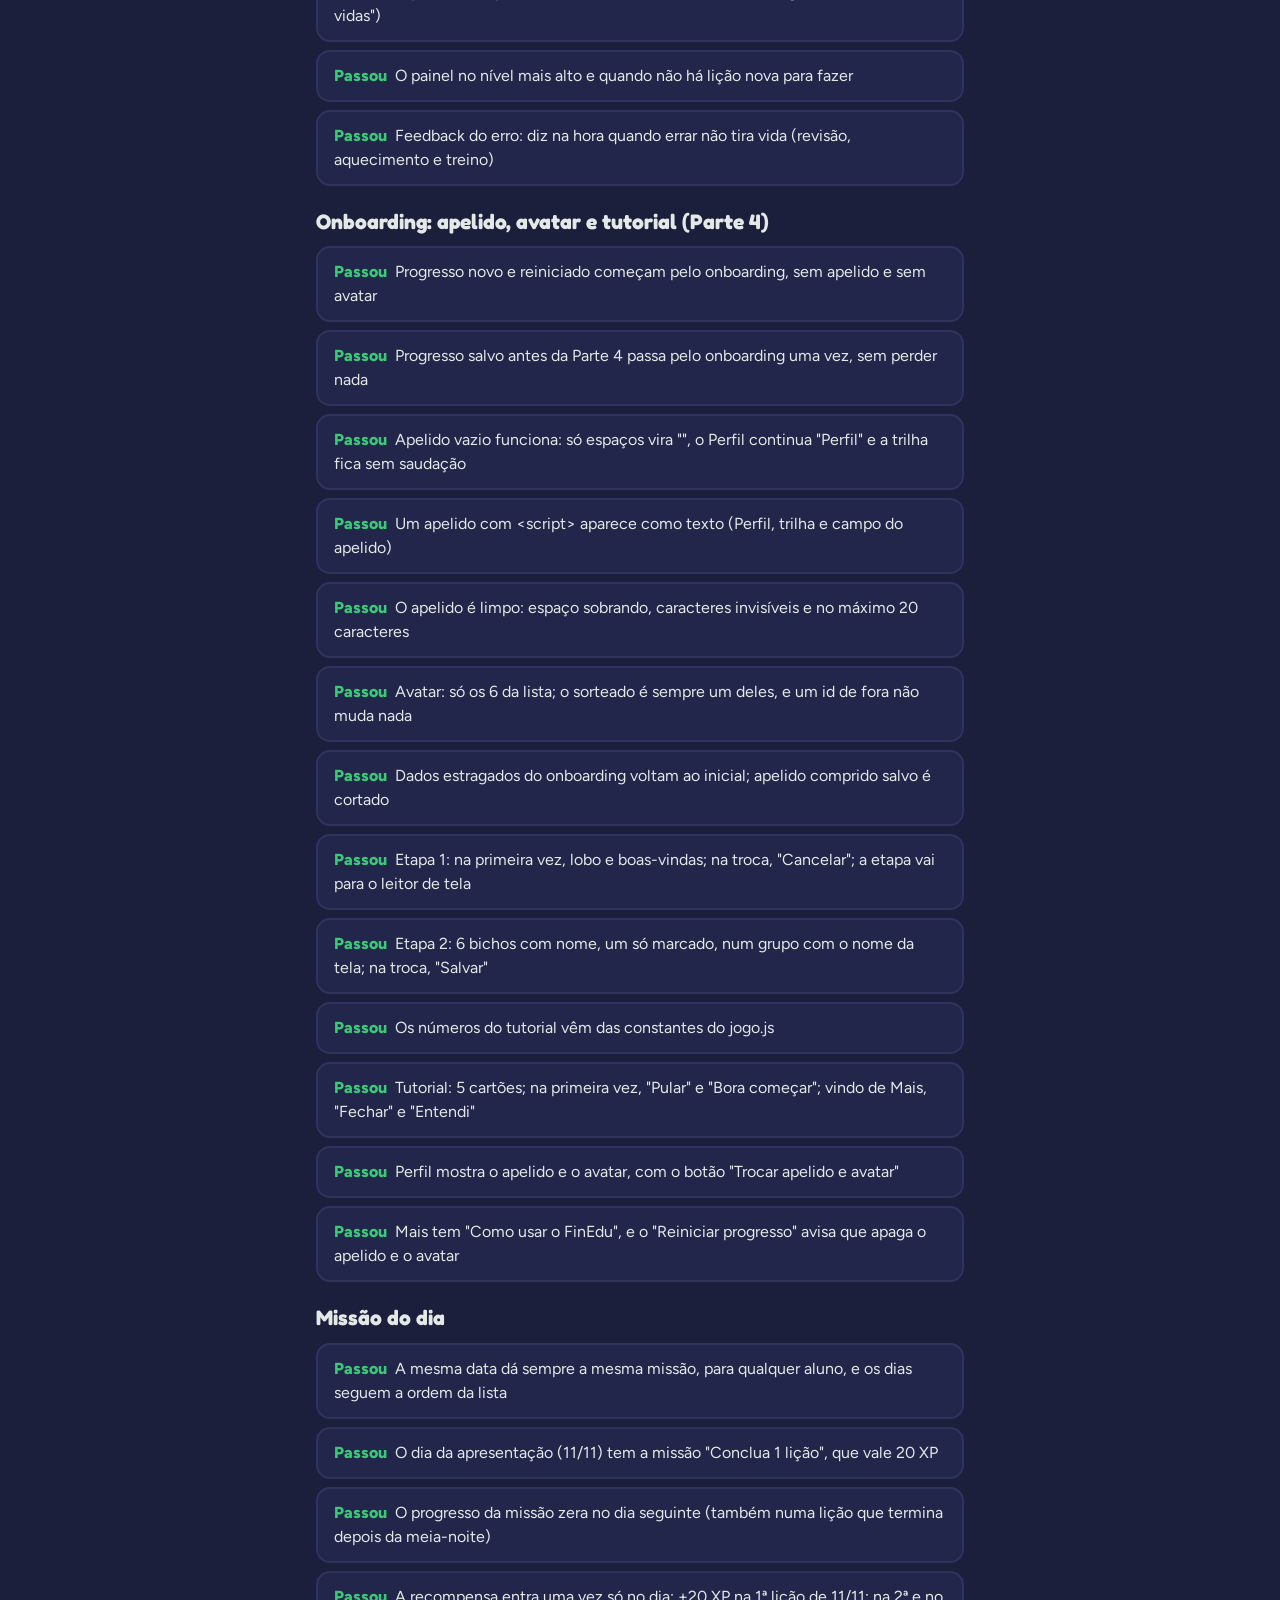
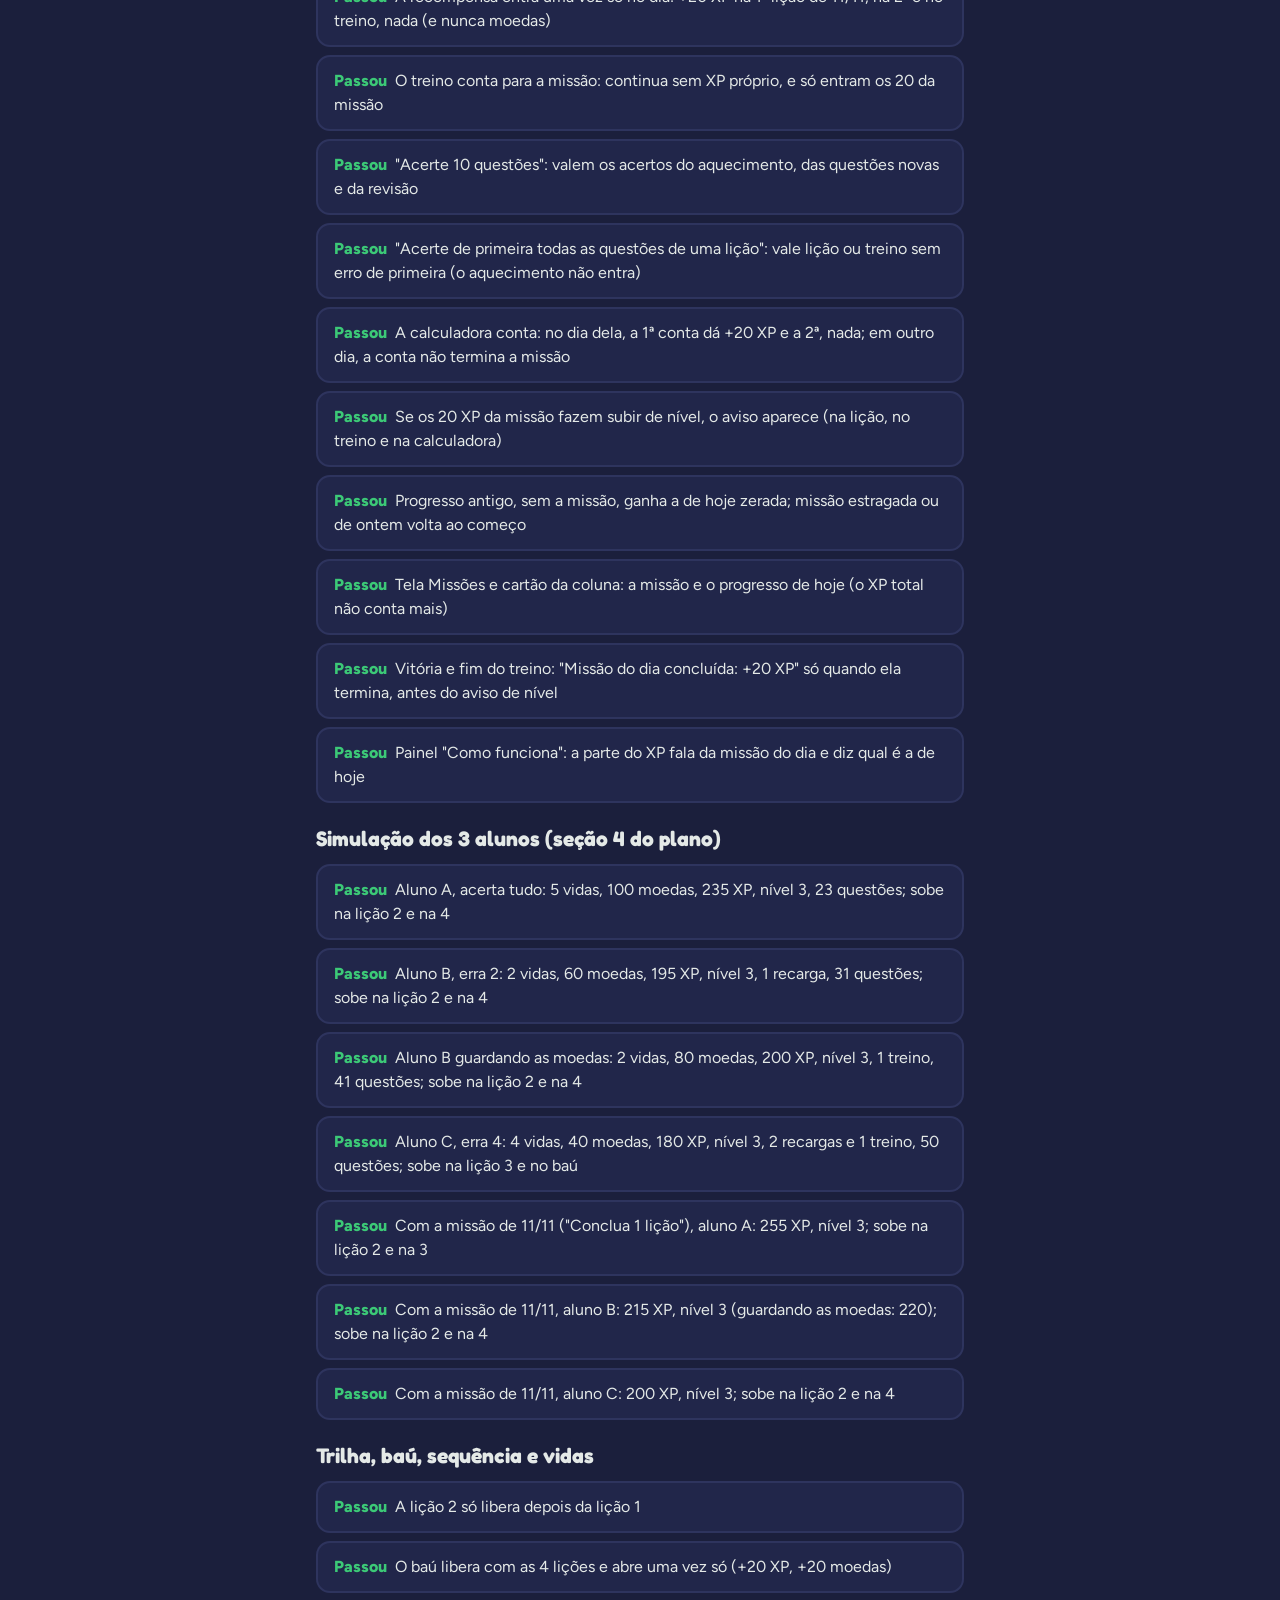
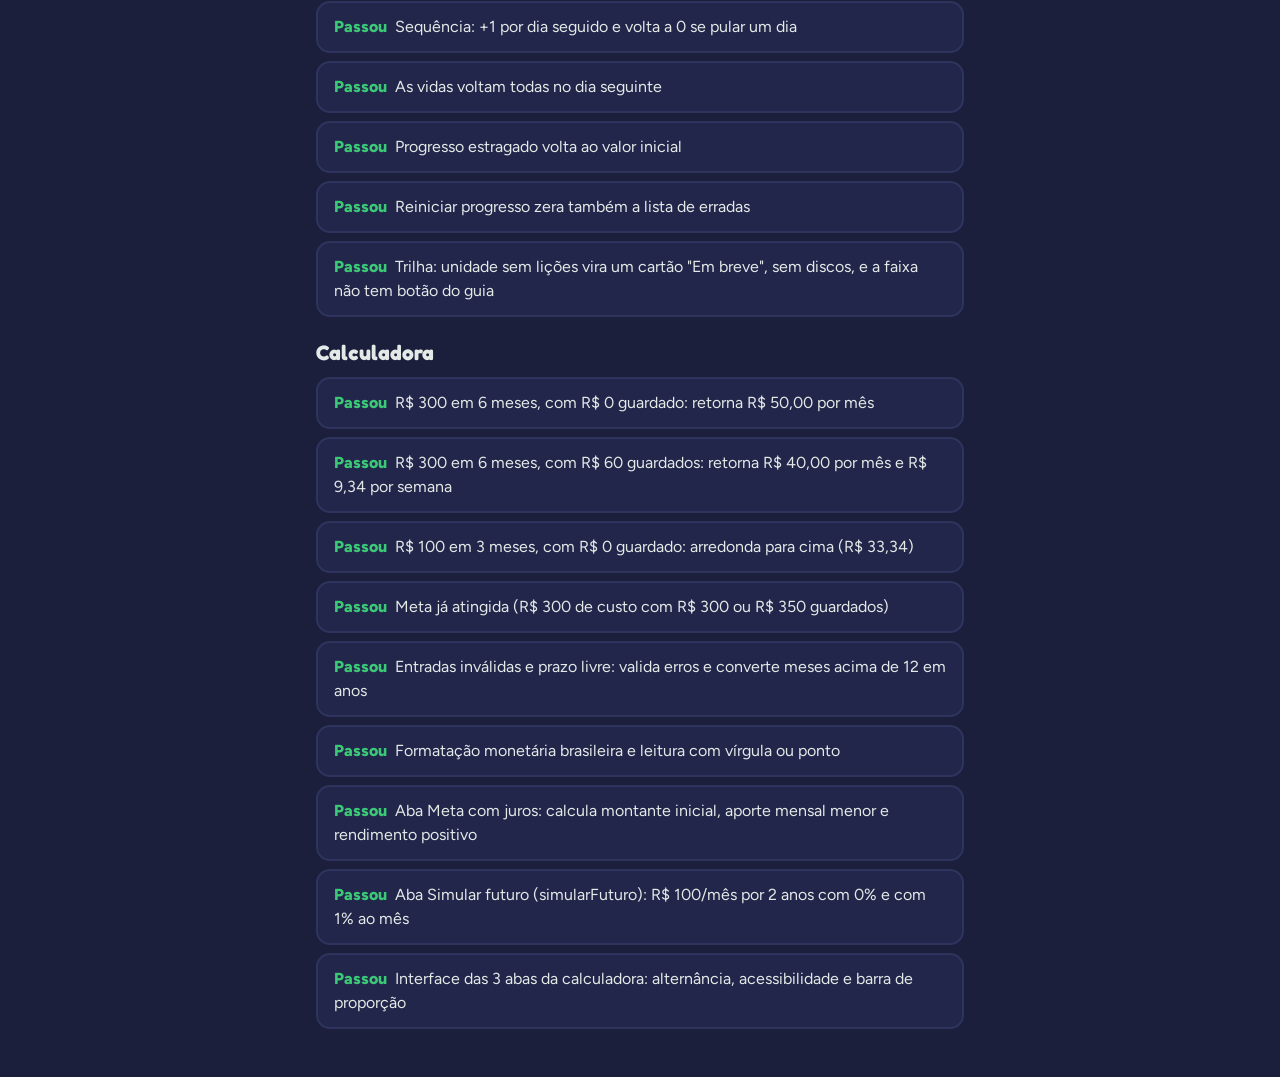
==== commit b01aa799: "Onboarding: apelido, avatar e o tutorial "Como usar o FinEdu" Na primeira vez (e depois de "Reinicia" ====
--- a/testes.html
+++ b/testes.html
@@ -722,36 +722,199 @@
     });
 
 
-    grupo('Aviso de boas-vindas');
-
-    teste('Aparece para quem começa do zero: progresso novo e depois de "Reiniciar progresso"', () => {
-      confere(novoProgresso().boasVindasVistas, false, 'progresso novo');
-      confere(prepararProgresso(null, HOJE).boasVindasVistas, false, 'depois de reiniciar');
-    });
-
-    teste('Aparece uma vez só: depois de aparecer, fica salvo e não volta', () => {
-      const progresso = prepararProgresso(null, HOJE);
-      marcarBoasVindasVistas(progresso);
-      const salvo = JSON.parse(JSON.stringify(progresso));   // como se fosse salvo e lido de novo
-      confere(prepararProgresso(salvo, HOJE).boasVindasVistas, true, 'depois de aparecer');
-    });
-
-    teste('Não atrapalha quem já está jogando: progresso salvo antes do aviso conta como visto', () => {
-      confere(prepararProgresso({ xp: 120, moedas: 45, licoesConcluidas: [LICAO_1.id] }, HOJE).boasVindasVistas, true, 'progresso antigo');
-    });
-
-    teste('O texto fala da mesada (com o valor do jogo.js), da reserva e dos contadores', () => {
-      const aviso = montar(desenharBoasVindas(novoProgresso()));
-      const texto = textoDe(aviso);
+    grupo('Onboarding: apelido, avatar e tutorial (Parte 4)');
+
+    // Um fluxo do onboarding, como o app.js guarda (estado.onboarding)
+    function fluxo(modo, extra = {}) {
+      return { modo, apelido: '', avatar: 'arara', cartao: 0, ...extra };
+    }
+
+    teste('Progresso novo e reiniciado começam pelo onboarding, sem apelido e sem avatar', () => {
+      confere((({ apelido, avatar, onboardingFeito }) => [apelido, avatar, onboardingFeito])(novoProgresso()),
+        ['', null, false], 'progresso novo');
+      confere((({ apelido, avatar, onboardingFeito }) => [apelido, avatar, onboardingFeito])(prepararProgresso(null, HOJE)),
+        ['', null, false], 'depois de "Reiniciar progresso"');
+    });
+
+    teste('Progresso salvo antes da Parte 4 passa pelo onboarding uma vez, sem perder nada', () => {
+      const antigo = {
+        versao: 1, xp: 120, moedas: 45, vidas: 3, diaDasVidas: HOJE, sequencia: 2, ultimoDiaDeEstudo: HOJE,
+        licoesConcluidas: [LICAO_1.id, LICAO_2.id], bausAbertos: [], respostasCertas: 9, respostasDadas: 10,
+        errosPorLicao: { [LICAO_2.id]: [3] }, boasVindasVistas: true, missao: missaoZerada(HOJE)
+      };
+      const progresso = prepararProgresso(JSON.parse(JSON.stringify(antigo)), HOJE);
+      confere([progresso.apelido, progresso.avatar, progresso.onboardingFeito], ['', null, false], 'o onboarding fica por fazer');
+      for (const campo of ['xp', 'moedas', 'vidas', 'sequencia', 'licoesConcluidas', 'respostasCertas', 'respostasDadas', 'errosPorLicao']) {
+        confere(progresso[campo], antigo[campo], campo);
+      }
+      confere('boasVindasVistas' in progresso, false, 'o campo do aviso antigo sai');
+
+      definirApelido(progresso, 'Duda');
+      definirAvatar(progresso, 'onca');
+      concluirOnboarding(progresso);
+      const depois = prepararProgresso(JSON.parse(JSON.stringify(progresso)), HOJE);   // salvo e lido de novo
+      confere([depois.apelido, depois.avatar, depois.onboardingFeito, depois.xp], ['Duda', 'onca', true, 120],
+        'depois do onboarding, ele não volta');
+    });
+
+    teste('Apelido vazio funciona: só espaços vira "", o Perfil continua "Perfil" e a trilha fica sem saudação', () => {
+      const progresso = novoProgresso();
+      definirApelido(progresso, '   ');
+      confere(progresso.apelido, '', 'só espaços');
+      const perfil = document.createElement('div');
+      desenharPerfil(perfil, progresso);
+      confere(textoDe(perfil.querySelector('h1')), 'Perfil', 'título do Perfil');
+      const trilha = document.createElement('div');
+      desenharTrilha(trilha, progresso);
+      confere(trilha.querySelector('.trilha-saudacao'), null, 'saudação');
+    });
+
+    teste('Um apelido com <script> aparece como texto (Perfil, trilha e campo do apelido)', () => {
+      const perigoso = '<script>x</' + 'script>';   // partido em dois para não fechar o <script> desta página
+      const progresso = novoProgresso();
+      definirApelido(progresso, perigoso);
+      confere(progresso.apelido, perigoso, 'o apelido guarda o texto como veio');
+
+      const perfil = document.createElement('div');
+      desenharPerfil(perfil, progresso);
+      confere(textoDe(perfil.querySelector('h1')), `Perfil de ${perigoso}`, 'título do Perfil');
+      const trilha = document.createElement('div');
+      desenharTrilha(trilha, progresso);
+      confere(trilha.querySelector('.trilha-saudacao').textContent, `Oi, ${perigoso}!`, 'saudação da trilha');
+      const etapa = document.createElement('div');
+      desenharApelido(etapa, fluxo('trocar', { apelido: perigoso }));
+      confere(etapa.querySelector('#campo-apelido').value, perigoso, 'campo do apelido');
+      confere([perfil, trilha, etapa].map(caixa => caixa.querySelectorAll('script').length), [0, 0, 0], 'nenhum <script> de verdade');
+    });
+
+    teste('O apelido é limpo: espaço sobrando, caracteres invisíveis e no máximo 20 caracteres', () => {
+      const direcaoDoTexto = String.fromCharCode(0x202E);   // invisível, inverte o texto na tela
+      const campainha = String.fromCharCode(7);
+      const emoji = String.fromCodePoint(0x1F600);           // 2 "pedaços" no JavaScript
+      confere(limparApelido('  Maria   Eduarda  '), 'Maria Eduarda', 'espaços');
+      confere(limparApelido('Ma\tria\nEduarda'), 'Ma ria Eduarda', 'tab e quebra de linha viram espaço');
+      confere(limparApelido(`Du${direcaoDoTexto}da${campainha}`), 'Duda', 'caracteres invisíveis saem');
+      confere(limparApelido('abcdefghijklmnopqrstuvwxyz'), 'abcdefghijklmnopqrst', 'no máximo 20');
+      confere(limparApelido('ação '.repeat(6)), 'ação ação ação ação', 'acento conta 1 (e o espaço do corte sai)');
+      confere(limparApelido(emoji.repeat(25)), emoji.repeat(APELIDO_MAXIMO), 'emoji não é cortado no meio');
+      confere([limparApelido(42), limparApelido(null), limparApelido(undefined)], ['', '', ''], 'o que não é texto');
+    });
+
+    teste('Avatar: só os 6 da lista; o sorteado é sempre um deles, e um id de fora não muda nada', () => {
+      confere(AVATARES.map(avatar => avatar.id), ['arara', 'capivara', 'tatu', 'onca', 'coruja', 'tamandua'], 'ids');
+      for (let i = 0; i < 40; i++) {
+        if (!avatarPeloId(sortearAvatar())) throw new Error('sorteou um avatar fora da lista');
+      }
+      const progresso = novoProgresso();
+      definirAvatar(progresso, 'coruja');
+      definirAvatar(progresso, 'lobo');
+      confere(progresso.avatar, 'coruja', 'id fora da lista');
+    });
+
+    teste('Dados estragados do onboarding voltam ao inicial; apelido comprido salvo é cortado', () => {
+      const estragado = prepararProgresso({ apelido: 42, avatar: 'lobo', onboardingFeito: 'sim' }, HOJE);
+      confere([estragado.apelido, estragado.avatar, estragado.onboardingFeito], ['', null, false], 'estragado');
+      const comprido = prepararProgresso({ apelido: '  ' + 'a'.repeat(30), avatar: 'tatu', onboardingFeito: true }, HOJE);
+      confere([comprido.apelido, comprido.avatar, comprido.onboardingFeito], ['a'.repeat(20), 'tatu', true], 'comprido');
+    });
+
+    teste('Etapa 1: na primeira vez, lobo e boas-vindas; na troca, "Cancelar"; a etapa vai para o leitor de tela', () => {
+      const primeira = document.createElement('div');
+      desenharApelido(primeira, fluxo('primeira-vez'));
+      confere(textoDe(primeira.querySelector('h1')), 'Etapa 1 de 3. Boas-vindas ao FinEdu! Como a gente te chama?', 'título');
+      confere(textoDe(primeira.querySelector('label')), 'Apelido (opcional)', 'rótulo');
+      const campo = primeira.querySelector('#campo-apelido');
+      confere([campo.maxLength, campo.getAttribute('autocomplete')], [APELIDO_MAXIMO, 'off'], 'campo');
+      confere([Boolean(primeira.querySelector('.etapa-lobo')), primeira.querySelector('[data-acao="cancelar-troca"]')], [true, null], 'lobo, sem Cancelar');
+
+      const troca = document.createElement('div');
+      desenharApelido(troca, fluxo('trocar', { apelido: 'Duda' }));
+      confere(textoDe(troca.querySelector('h1')), 'Etapa 1 de 2. Como a gente te chama?', 'título na troca');
+      confere(troca.querySelector('.etapa-lobo'), null, 'sem o lobo na troca');
+      confere(troca.querySelector('[data-acao="cancelar-troca"]').getAttribute('aria-label'), 'Cancelar e voltar ao Perfil', 'Cancelar');
+    });
+
+    teste('Etapa 2: 6 bichos com nome, um só marcado, num grupo com o nome da tela; na troca, "Salvar"', () => {
+      const caixa = document.createElement('div');
+      desenharEscolhaDoAvatar(caixa, fluxo('primeira-vez', { avatar: 'tatu' }));
+      const opcoes = [...caixa.querySelectorAll('input[type="radio"][name="avatar"]')];
+      confere(opcoes.map(opcao => textoDe(opcao.closest('label'))), ['Arara', 'Capivara', 'Tatu', 'Onça', 'Coruja', 'Tamanduá'], 'nomes');
+      confere(opcoes.filter(opcao => opcao.checked).map(opcao => opcao.value), ['tatu'], 'marcado');
+      const grupo = caixa.querySelector('[role="radiogroup"]');
+      confere(textoDe(caixa.querySelector('#' + grupo.getAttribute('aria-labelledby'))), 'Escolha seu avatar', 'nome do grupo');
+      confere(textoDe(caixa.querySelector('h1')), 'Etapa 2 de 3. Escolha seu avatar', 'título');
+      confere(caixa.querySelector('[data-acao="confirmar-avatar"]').textContent, 'Continuar', 'botão');
+
+      desenharEscolhaDoAvatar(caixa, fluxo('trocar', { avatar: 'onca' }));
+      confere([caixa.querySelector('[data-acao="confirmar-avatar"]').textContent, caixa.querySelector('input:checked').value],
+        ['Salvar', 'onca'], 'na troca');
+    });
+
+    teste('Os números do tutorial vêm das constantes do jogo.js', () => {
+      const textoDosCartoes = numeros => textoDe(montar(cartoesDoTutorial(numeros).map(cartao => `<p>${cartao.texto}</p>`).join(' ')));
+      const hoje = textoDosCartoes();
       const trechos = [
-        `mesada de ${MESADA_DE_BOAS_VINDAS} moedas`,
-        'reserva para quando as vidas acabarem',
-        'toque nos contadores para entender vidas, moedas e XP'
+        `São ${QUESTOES_POR_LICAO} questões`, `com ${VIDAS_MAXIMAS} vidas`, `mesada de ${MESADA_DE_BOAS_VINDAS} moedas`,
+        `Recarregue com ${PRECO_DA_RECARGA} moedas`, `vale ${XP_POR_ACERTO} XP`, `vale mais ${XP_DA_MISSAO} XP`
       ];
       for (const trecho of trechos) {
-        if (!texto.includes(trecho)) throw new Error(`faltou "${trecho}"`);
-      }
-      confere([...aviso.querySelectorAll('[data-acao]')].map(botao => botao.dataset.acao), ['fechar-boas-vindas'], 'botões');
+        if (!hoje.includes(trecho)) throw new Error(`faltou "${trecho}"`);
+      }
+      confere(numerosDoTutorial(), {
+        questoes: QUESTOES_POR_LICAO, vidas: VIDAS_MAXIMAS, mesada: MESADA_DE_BOAS_VINDAS,
+        recarga: PRECO_DA_RECARGA, xpPorAcerto: XP_POR_ACERTO, xpDaMissao: XP_DA_MISSAO
+      }, 'números lidos das constantes');
+
+      // Com outros números, o texto muda junto: nenhum número está escrito à mão
+      // (o "1 vida" é a regra de perder uma vida por erro)
+      const outros = textoDosCartoes({ questoes: 7, vidas: 3, mesada: 15, recarga: 25, xpPorAcerto: 12, xpDaMissao: 30 });
+      confere(outros.match(/\d+/g), ['7', '3', '15', '1', '25', '12', '30'], 'todos os números do texto');
+    });
+
+    teste('Tutorial: 5 cartões; na primeira vez, "Pular" e "Bora começar"; vindo de Mais, "Fechar" e "Entendi"', () => {
+      confere(cartoesDoTutorial().map(cartao => cartao.titulo),
+        ['A trilha', 'A lição', 'Vidas e moedas', 'XP e missão do dia', 'Calculadora de Metas'], 'títulos');
+      const progresso = novoProgresso();
+      const caixa = document.createElement('div');
+      const botoes = () => [...caixa.querySelectorAll('[data-acao]')].map(botao => botao.textContent.trim());
+
+      desenharTutorial(caixa, fluxo('primeira-vez'), progresso);
+      confere(textoDe(caixa.querySelector('h1')), 'Etapa 3 de 3. Como usar o FinEdu, cartão 1 de 5: A trilha', 'título do cartão 1');
+      confere(botoes(), ['Pular', 'Próximo'], 'botões do cartão 1 (sem Voltar)');
+      confere(caixa.querySelector('[data-acao="fechar-tutorial"]').getAttribute('aria-label'), 'Pular o tutorial', 'nome do Pular');
+
+      desenharTutorial(caixa, fluxo('primeira-vez', { cartao: 4 }), progresso);
+      confere(botoes(), ['Pular', 'Voltar', 'Bora começar'], 'botões do último cartão');
+      confere(textoDe(caixa.querySelector('.tutorial-nota')), 'Para ver de novo, é só abrir Mais.', 'nota');
+
+      desenharTutorial(caixa, fluxo('mais', { cartao: 4 }), progresso);
+      confere(textoDe(caixa.querySelector('h1')), 'Como usar o FinEdu, cartão 5 de 5: Calculadora de Metas', 'título vindo de Mais');
+      confere(botoes(), ['Fechar', 'Voltar', 'Entendi'], 'botões vindo de Mais');
+      confere(caixa.querySelector('.tutorial-nota'), null, 'sem a nota vindo de Mais');
+    });
+
+    teste('Perfil mostra o apelido e o avatar, com o botão "Trocar apelido e avatar"', () => {
+      const progresso = novoProgresso();
+      definirApelido(progresso, 'Duda');
+      definirAvatar(progresso, 'capivara');
+      const caixa = document.createElement('div');
+      desenharPerfil(caixa, progresso);
+      confere(textoDe(caixa.querySelector('h1')), 'Perfil de Duda', 'título (o leitor de tela ouve "Perfil de")');
+      confere(caixa.querySelector('.perfil-avatar').getAttribute('aria-label'), 'Seu avatar: Capivara', 'avatar');
+      confere(caixa.querySelector('.perfil-avatar use').getAttribute('href'), '#i-avatar-capivara', 'desenho');
+      confere(caixa.querySelector('[data-acao="trocar-apelido-e-avatar"]').textContent.trim(), 'Trocar apelido e avatar', 'botão');
+
+      desenharPerfil(caixa, novoProgresso());
+      confere(caixa.querySelector('.perfil-avatar use').getAttribute('href'), '#i-perfil', 'sem avatar, o chapéu do menu');
+    });
+
+    teste('Mais tem "Como usar o FinEdu", e o "Reiniciar progresso" avisa que apaga o apelido e o avatar', () => {
+      const caixa = document.createElement('div');
+      desenharConfiguracoes(caixa, novoProgresso(), true);
+      const linha = caixa.querySelector('[data-acao="ver-tutorial"]').closest('.config-linha');
+      confere(textoDe(linha), 'Como usar o FinEdu Trilha, lição, vidas, XP e calculadora em 5 cartões. Ver tutorial', 'linha do tutorial');
+      const reinicio = textoDe(caixa.querySelector('#confirmar-reinicio'));
+      if (!reinicio.includes('e o apelido e o avatar são apagados')) throw new Error(`confirmação: ${reinicio}`);
     });
 
 
--- a/css/estilo.css
+++ b/css/estilo.css
@@ -14,10 +14,11 @@
    10. Comemoração (vitória, baú, sem vidas)
    11. Calculadora de Metas, Ligas, Missões, Loja e Em breve
    12. Perfil e Configurações (Mais)
-   13. Avisos
-   14. Telas maiores e tela deitada (3 colunas do Figma)
-   15. Modo foco (lição e comemorações, sem menu)
-   16. Animações e movimento reduzido
+   13. Onboarding (apelido, avatar e tutorial)
+   14. Avisos
+   15. Telas maiores e tela deitada (3 colunas do Figma)
+   16. Modo foco (lição, comemorações e onboarding, sem menu)
+   17. Animações e movimento reduzido
    ============================================================ */
 
 
@@ -556,6 +557,35 @@
   color: var(--cor-texto);
 }
 
+/* Botão de texto discreto, sem sombra, como o X da lição: "Cancelar",
+   "Pular" e "Fechar", no canto de cima do onboarding */
+.botao-discreto {
+  display: inline-flex;
+  align-items: center;
+  justify-content: center;
+  min-width: var(--alvo-minimo);
+  min-height: var(--alvo-minimo);
+  padding: 0 var(--espaco-m);
+  flex-shrink: 0;
+  border-radius: var(--raio-m);
+  color: var(--cor-texto-secundario);
+  font-family: var(--fonte-titulo);
+  font-weight: 600;
+  font-size: var(--tamanho-medio);
+  transition: background-color var(--tempo-rapido), color var(--tempo-rapido);
+}
+
+.botao-discreto:active {
+  background: var(--cor-cartao);
+  color: var(--cor-texto);
+}
+
+@media (hover: hover) {
+  .botao-discreto:hover {
+    color: var(--cor-texto);
+  }
+}
+
 
 /* ============================================================
    7. TRILHA (Cartão da Unidade + Caminho de Discos 3D)
@@ -568,6 +598,16 @@
 
 .trilha + .trilha {
   margin-top: var(--espaco-xgg);
+}
+
+/* "Oi, Duda!" acima da faixa da unidade, quando o aluno tem apelido (Parte 4) */
+.trilha-saudacao {
+  margin-bottom: var(--espaco-m);
+  color: var(--cor-titulo);
+  font-family: var(--fonte-titulo);
+  font-weight: 600;
+  font-size: var(--tamanho-titulo-p);
+  overflow-wrap: anywhere;
 }
 
 /* Temas de cor alternados por unidade (roxo, laranja, verde) */
@@ -1310,22 +1350,6 @@
 .painel-parte--xp .icone        { color: var(--cor-xp); }
 .painel-parte--sequencia .icone { color: var(--cor-sequencia); }
 
-.boas-vindas-contadores {
-  display: flex;
-  flex-wrap: wrap;
-  justify-content: center;
-  gap: var(--espaco-g);
-  font-family: var(--fonte-titulo);
-  font-weight: 600;
-  font-variant-numeric: tabular-nums;
-}
-
-.boas-vindas-contadores span {
-  display: flex;
-  align-items: center;
-  gap: var(--espaco-pp);
-}
-
 
 /* ============================================================
    10. COMEMORAÇÃO (vitória, baú aberto, sem vidas)
@@ -1911,8 +1935,27 @@
   height: 44px;
 }
 
+/* O avatar do onboarding ocupa mais o círculo que o chapéu */
+.perfil-avatar-bicho {
+  width: 64px;
+  height: 64px;
+}
+
+.perfil-quem {
+  min-width: 0;
+}
+
 .perfil-titulo {
   font-size: var(--tamanho-titulo-g);
+}
+
+/* Apelido sem espaço (até 20 letras) quebra em vez de empurrar a tela */
+.perfil-titulo--apelido {
+  overflow-wrap: anywhere;
+}
+
+.perfil-trocar {
+  margin-top: var(--espaco-m);
 }
 
 .perfil-sub {
@@ -2002,6 +2045,13 @@
   gap: var(--espaco-m);
 }
 
+/* Painel com mais de uma linha (Mais → Como funciona): uma linha entre elas */
+.painel--linhas .config-linha + .config-linha {
+  margin-top: var(--espaco-g);
+  padding-top: var(--espaco-g);
+  border-top: var(--borda) solid var(--cor-borda);
+}
+
 .config-nome {
   color: var(--cor-titulo);
   font-family: var(--fonte-titulo);
@@ -2064,7 +2114,289 @@
 
 
 /* ============================================================
-   13. AVISOS
+   13. ONBOARDING (apelido, avatar e tutorial)
+   ============================================================
+   As etapas usam o esqueleto da lição (.licao, .licao-conteudo,
+   .licao-topo, .barra e .licao-acoes): o conteúdo em cima e o botão
+   principal embaixo, ao alcance do polegar. O único destaque é o lobo
+   grande da etapa 1, a primeira tela de quem chega pelo QR code. */
+.etapa-topo {
+  display: flex;
+  justify-content: flex-end;
+  margin-bottom: var(--espaco-m);
+}
+
+.etapa-lobo {
+  display: grid;
+  place-items: center;
+  width: 128px;
+  height: 128px;
+  margin: var(--espaco-g) auto var(--espaco-gg);
+  border: var(--borda-cartao) solid var(--cor-borda-cartao);
+  border-radius: 50%;
+  background: var(--cor-cartao);
+  color: var(--cor-titulo);
+}
+
+.etapa-lobo-marca {
+  width: 80px;
+  height: 80px;
+}
+
+.etapa-titulo {
+  font-size: var(--tamanho-titulo-g);
+  text-align: center;
+  text-wrap: balance;
+}
+
+.etapa-boas-vindas {
+  display: block;
+  margin-bottom: var(--espaco-p);
+  color: var(--cor-destaque-texto);
+  font-weight: 600;
+  font-size: var(--tamanho-titulo-p);
+}
+
+.etapa-pergunta {
+  display: block;
+}
+
+.etapa-texto {
+  margin-top: var(--espaco-p);
+  color: var(--cor-texto-secundario);
+  text-align: center;
+}
+
+.etapa-campo {
+  margin-top: var(--espaco-xg);
+}
+
+/* Toque rápido (dois toques no "Próximo") não dá zoom, e o campo ou o
+   avatar com o foco do teclado não fica escondido atrás da barra de baixo */
+.etapa button,
+.etapa input {
+  touch-action: manipulation;
+}
+
+.etapa input {
+  scroll-margin-bottom: calc(var(--espaco-xgg) * 2 + var(--margem-segura-baixo));
+}
+
+/* ----- Etapa 2: os 6 avatares ----- */
+.avatares {
+  display: grid;
+  grid-template-columns: repeat(3, minmax(0, 1fr));
+  gap: var(--espaco-m);
+  margin-top: var(--espaco-gg);
+}
+
+.avatar-opcao {
+  position: relative;
+  display: block;
+}
+
+/* O botão de opção de verdade cobre o cartão inteiro, sem aparecer: o
+   toque, as setas do teclado e o leitor de tela usam ele, e o cartão
+   embaixo mostra o desenho (o marcado fica como a alternativa marcada) */
+.avatar-radio {
+  position: absolute;
+  inset: 0;
+  z-index: 1;
+  width: 100%;
+  height: 100%;
+  margin: 0;
+  opacity: 0;
+  cursor: pointer;
+}
+
+.avatar-cartao {
+  --cor-da-borda: var(--cor-borda);
+  --cor-da-sombra: var(--cor-borda);
+
+  position: relative;
+  display: flex;
+  flex-direction: column;
+  align-items: center;
+  gap: var(--espaco-p);
+  padding: var(--espaco-m) var(--espaco-pp);
+  border: var(--borda) solid var(--cor-da-borda);
+  border-radius: var(--raio-m);
+  box-shadow: 0 var(--sombra-solida) 0 var(--cor-da-sombra);
+  transition: transform var(--tempo-rapido), box-shadow var(--tempo-rapido),
+              border-color var(--tempo-rapido), background-color var(--tempo-rapido);
+}
+
+.avatar-radio:active + .avatar-cartao {
+  transform: translateY(var(--sombra-solida));
+  box-shadow: 0 0 0 var(--cor-da-sombra);
+}
+
+.avatar-radio:checked + .avatar-cartao {
+  --cor-da-borda: var(--cor-destaque-claro);
+  --cor-da-sombra: var(--cor-destaque-sombra);
+  background: var(--cor-destaque-suave);
+}
+
+.avatar-radio:focus-visible + .avatar-cartao {
+  outline: 3px solid var(--cor-texto);
+  outline-offset: 3px;
+}
+
+@media (hover: hover) {
+  .avatar-radio:hover:not(:checked) + .avatar-cartao {
+    background: var(--cor-cartao);
+  }
+}
+
+.avatar-figura {
+  display: grid;
+  place-items: center;
+  width: 72px;
+  height: 72px;
+  border-radius: 50%;
+  background: var(--cor-cartao);
+}
+
+.avatar-desenho {
+  width: 60px;
+  height: 60px;
+}
+
+.avatar-nome {
+  color: var(--cor-texto);
+  font-family: var(--fonte-titulo);
+  font-weight: 600;
+  font-size: var(--tamanho-base);
+  line-height: 1.2;
+}
+
+/* Check no canto do marcado: a escolha não depende só da cor */
+.avatar-marca {
+  position: absolute;
+  top: var(--espaco-p);
+  right: var(--espaco-p);
+  display: none;
+  place-items: center;
+  width: 24px;
+  height: 24px;
+  border-radius: 50%;
+  background: var(--cor-destaque-claro);
+  color: var(--cor-sobre-destaque);
+}
+
+.avatar-marca .icone {
+  width: 16px;
+  height: 16px;
+}
+
+.avatar-radio:checked + .avatar-cartao .avatar-marca {
+  display: grid;
+}
+
+/* ----- Etapa 3: tutorial "Como usar o FinEdu" ----- */
+.tutorial-contagem {
+  color: var(--cor-texto-secundario);
+  font-family: var(--fonte-titulo);
+  font-weight: 600;
+  font-size: var(--tamanho-pequeno);
+  font-variant-numeric: tabular-nums;
+  white-space: nowrap;
+}
+
+.tutorial-cartao {
+  display: flex;
+  flex-direction: column;
+  align-items: center;
+  gap: var(--espaco-g);
+  max-width: 440px;
+  margin: var(--espaco-g) auto 0;
+  text-align: center;
+}
+
+.tutorial-figura {
+  display: flex;
+  align-items: center;
+  justify-content: center;
+  gap: var(--espaco-p);
+  width: 128px;
+  height: 128px;
+  border: var(--borda-cartao) solid var(--cor-borda-cartao);
+  border-radius: 50%;
+  background: var(--cor-cartao);
+}
+
+.tutorial-figura .icone {
+  width: 56px;
+  height: 56px;
+}
+
+.tutorial-cartao--trilha .tutorial-figura .icone { color: var(--cor-destaque-texto); }
+.tutorial-cartao--licao .tutorial-figura .icone  { color: var(--cor-acerto); }
+.tutorial-cartao--xp .tutorial-figura .icone     { color: var(--cor-xp); }
+
+/* Vidas e moedas: o coração e a moeda lado a lado (a moeda é estreita) */
+.tutorial-cartao--vidas .tutorial-figura .icone {
+  width: 42px;
+  height: 42px;
+  color: var(--cor-vida);
+}
+
+.tutorial-cartao--vidas .tutorial-figura .icone + .icone {
+  width: 29px;
+  color: var(--cor-moeda);
+}
+
+.tutorial-titulo {
+  font-size: var(--tamanho-titulo-m);
+  text-wrap: balance;
+}
+
+.tutorial-texto {
+  max-width: 36ch;
+  color: var(--cor-texto-secundario);
+  font-size: var(--tamanho-medio);
+}
+
+.tutorial-nota {
+  color: var(--cor-texto-secundario);
+  font-size: var(--tamanho-pequeno);
+}
+
+/* Os contadores do aluno, como na barra de cima (cartão do XP) */
+.tutorial-contadores {
+  display: flex;
+  flex-wrap: wrap;
+  justify-content: center;
+  gap: var(--espaco-g);
+  font-family: var(--fonte-titulo);
+  font-weight: 600;
+  font-variant-numeric: tabular-nums;
+}
+
+.tutorial-contadores span {
+  display: flex;
+  align-items: center;
+  gap: var(--espaco-pp);
+}
+
+/* Voltar e Próximo lado a lado, o Próximo maior */
+.licao-acoes-dentro.tutorial-botoes {
+  flex-direction: row;
+}
+
+.tutorial-botoes .botao {
+  flex: 1 1 0;
+  width: auto;
+  min-width: 0;
+}
+
+.tutorial-botoes .botao:not(.botao--contorno) {
+  flex-grow: 2;
+}
+
+
+/* ============================================================
+   14. AVISOS
    ============================================================ */
 .aviso {
   position: fixed;
@@ -2137,12 +2469,18 @@
 
 
 /* ============================================================
-   14. TELAS MAIORES E LAYOUT DE 3 COLUNAS DO FIGMA
+   15. TELAS MAIORES E LAYOUT DE 3 COLUNAS DO FIGMA
    ============================================================ */
 @media (max-width: 359px) {
   .topo { gap: var(--espaco-pp); }
   .contador { padding: 0 var(--espaco-pp); min-width: 40px; }
   :root { --amplitude-curva: 64px; }
+  .avatar-figura { width: 60px; height: 60px; }
+  .avatar-desenho { width: 50px; height: 50px; }
+  .avatar-nome { font-size: var(--tamanho-pequeno); }
+  /* Perfil e Mais: o círculo vai para cima do título, que ganha a largura
+     toda ("Configurações" não cabia ao lado do círculo e empurrava a tela) */
+  .perfil-topo { flex-direction: column; align-items: flex-start; }
 }
 
 @media (min-width: 480px) {
@@ -2171,6 +2509,12 @@
     min-width: 200px;
     margin-left: auto;
     flex-shrink: 0;
+  }
+  .licao-acoes-dentro.tutorial-botoes { justify-content: flex-end; }
+  .licao-acoes-dentro.tutorial-botoes .botao {
+    flex: 0 0 auto;
+    min-width: 160px;
+    margin-left: 0;
   }
   .folha { align-items: center; }
   .folha-caixa {
@@ -2315,7 +2659,7 @@
 
 
 /* ============================================================
-   15. MODO FOCO (lição e comemorações): sem menu, sem distração
+   16. MODO FOCO (lição, comemorações e onboarding): sem menu, sem distração
    ============================================================ */
 .modo-foco .app {
   display: block;
@@ -2338,7 +2682,7 @@
 
 
 /* ============================================================
-   16. ANIMAÇÕES
+   17. ANIMAÇÕES
    ============================================================ */
 @keyframes pulsar {
   0%, 100% { transform: scale(1); }
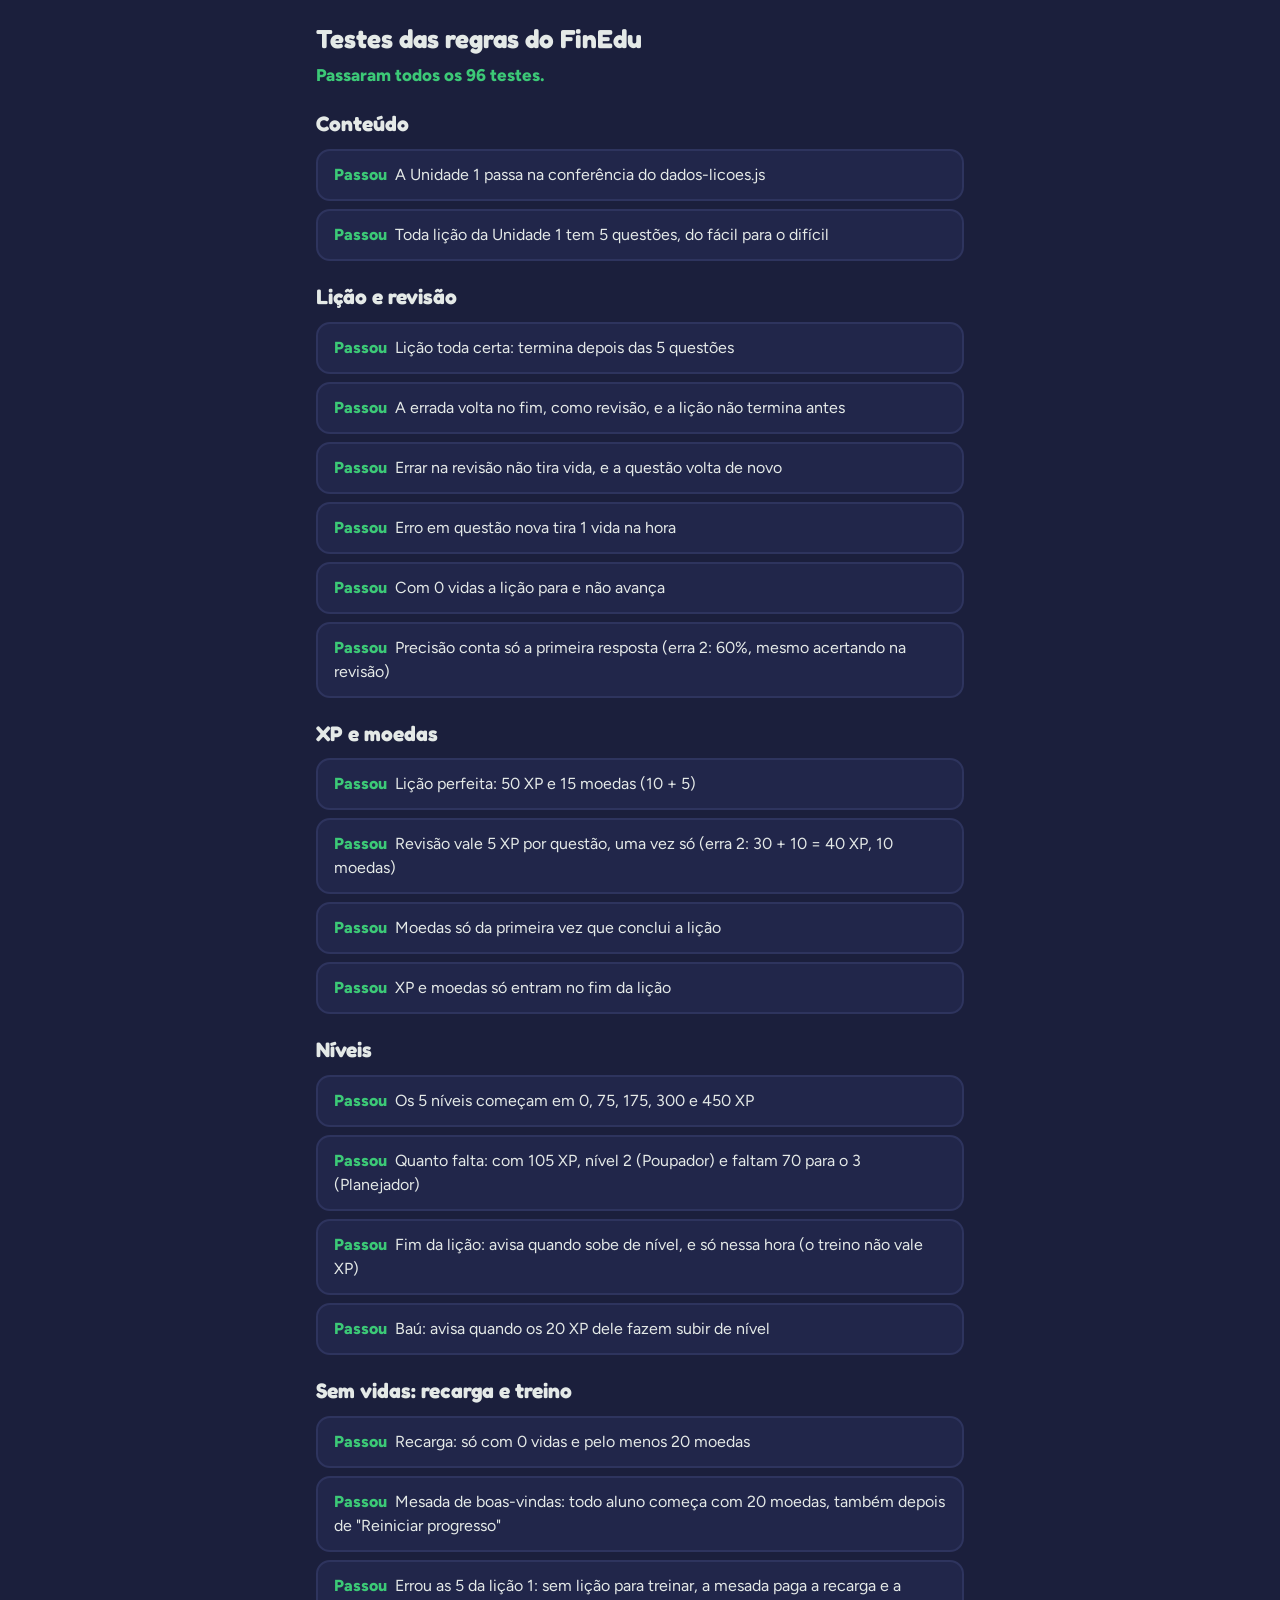
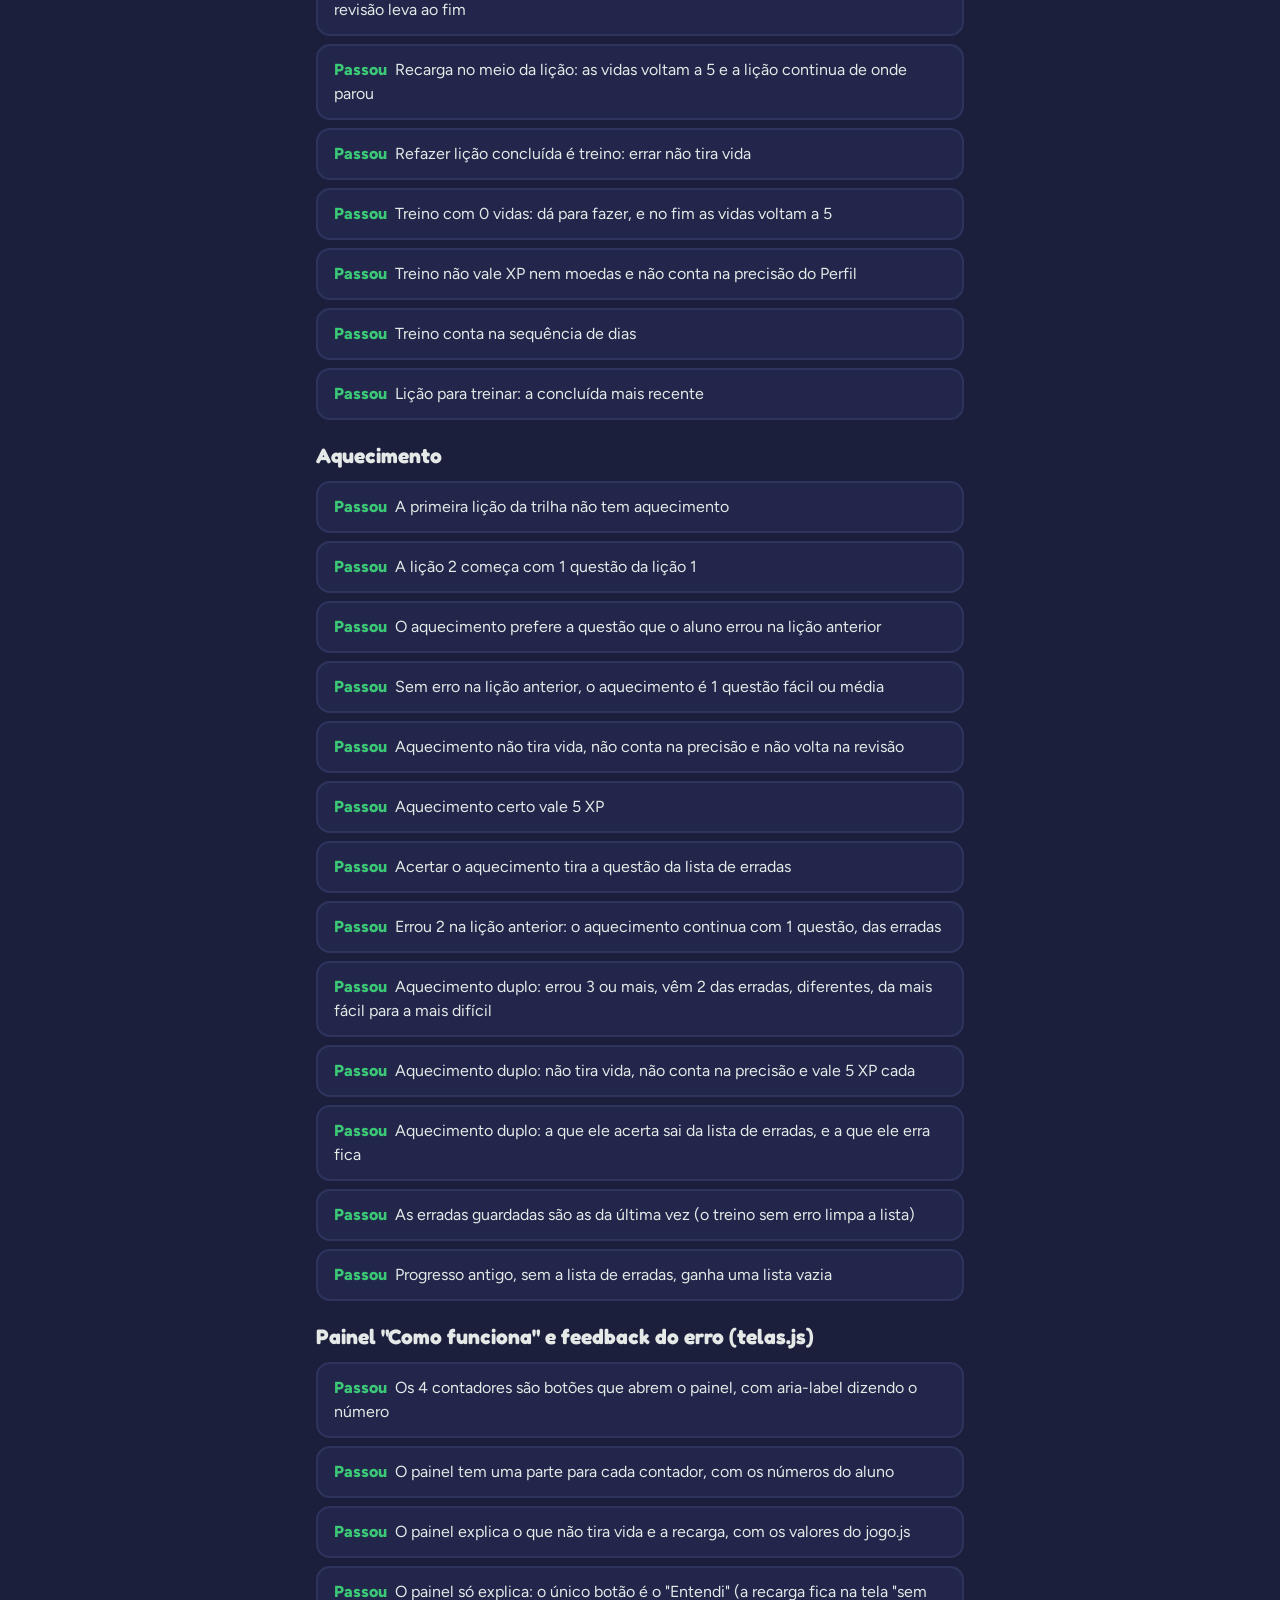
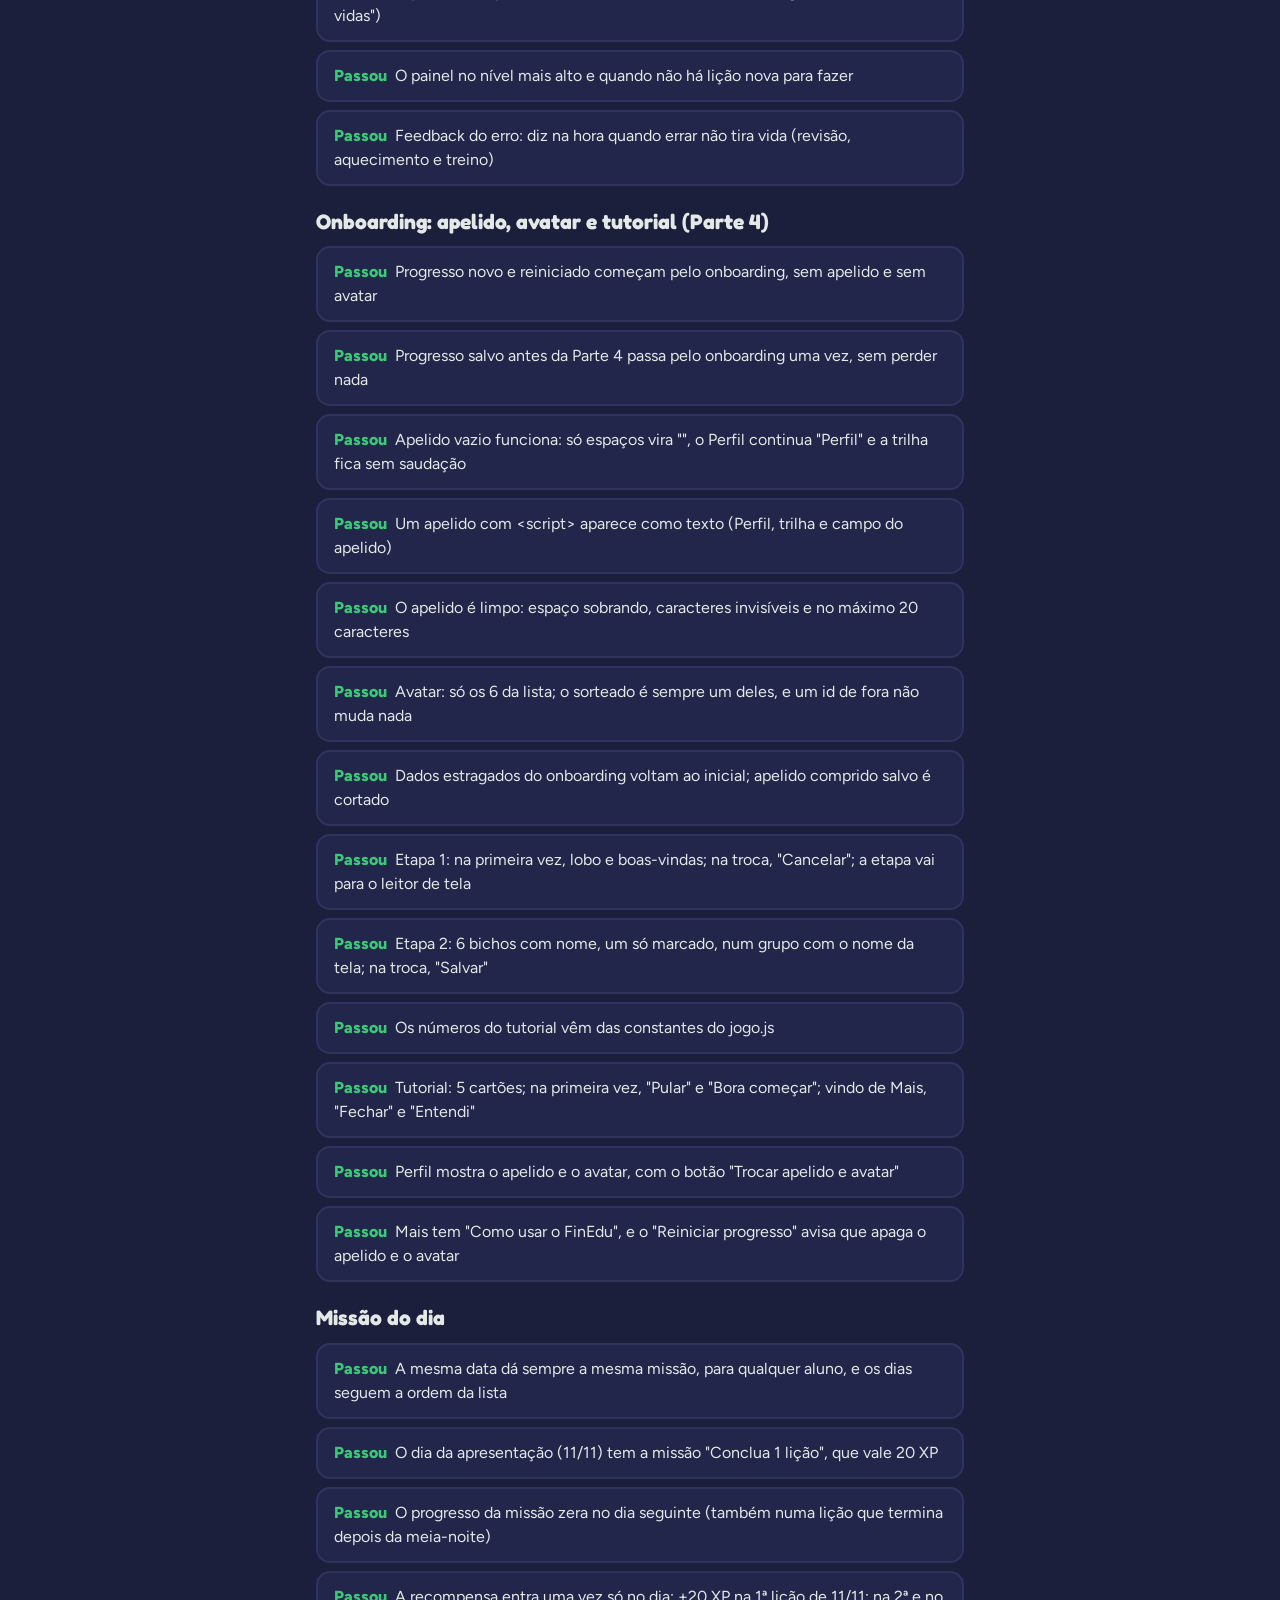
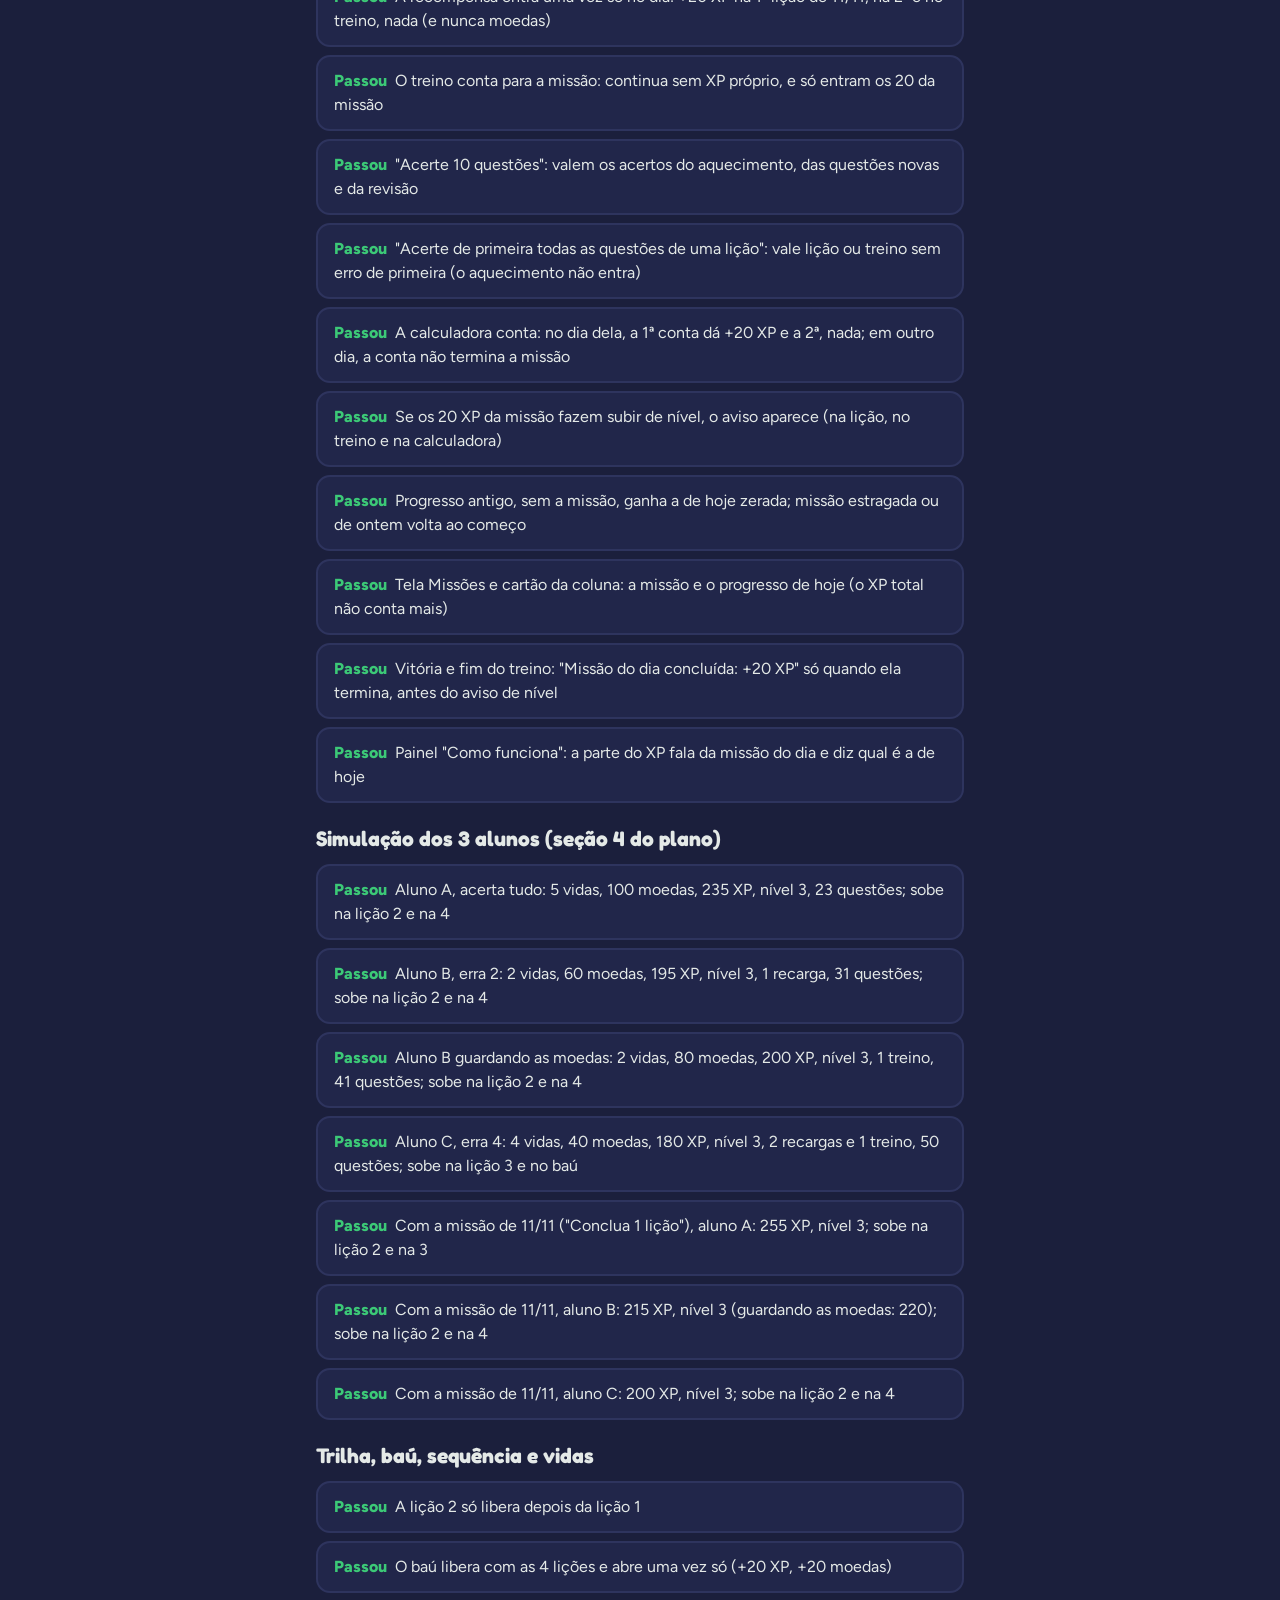
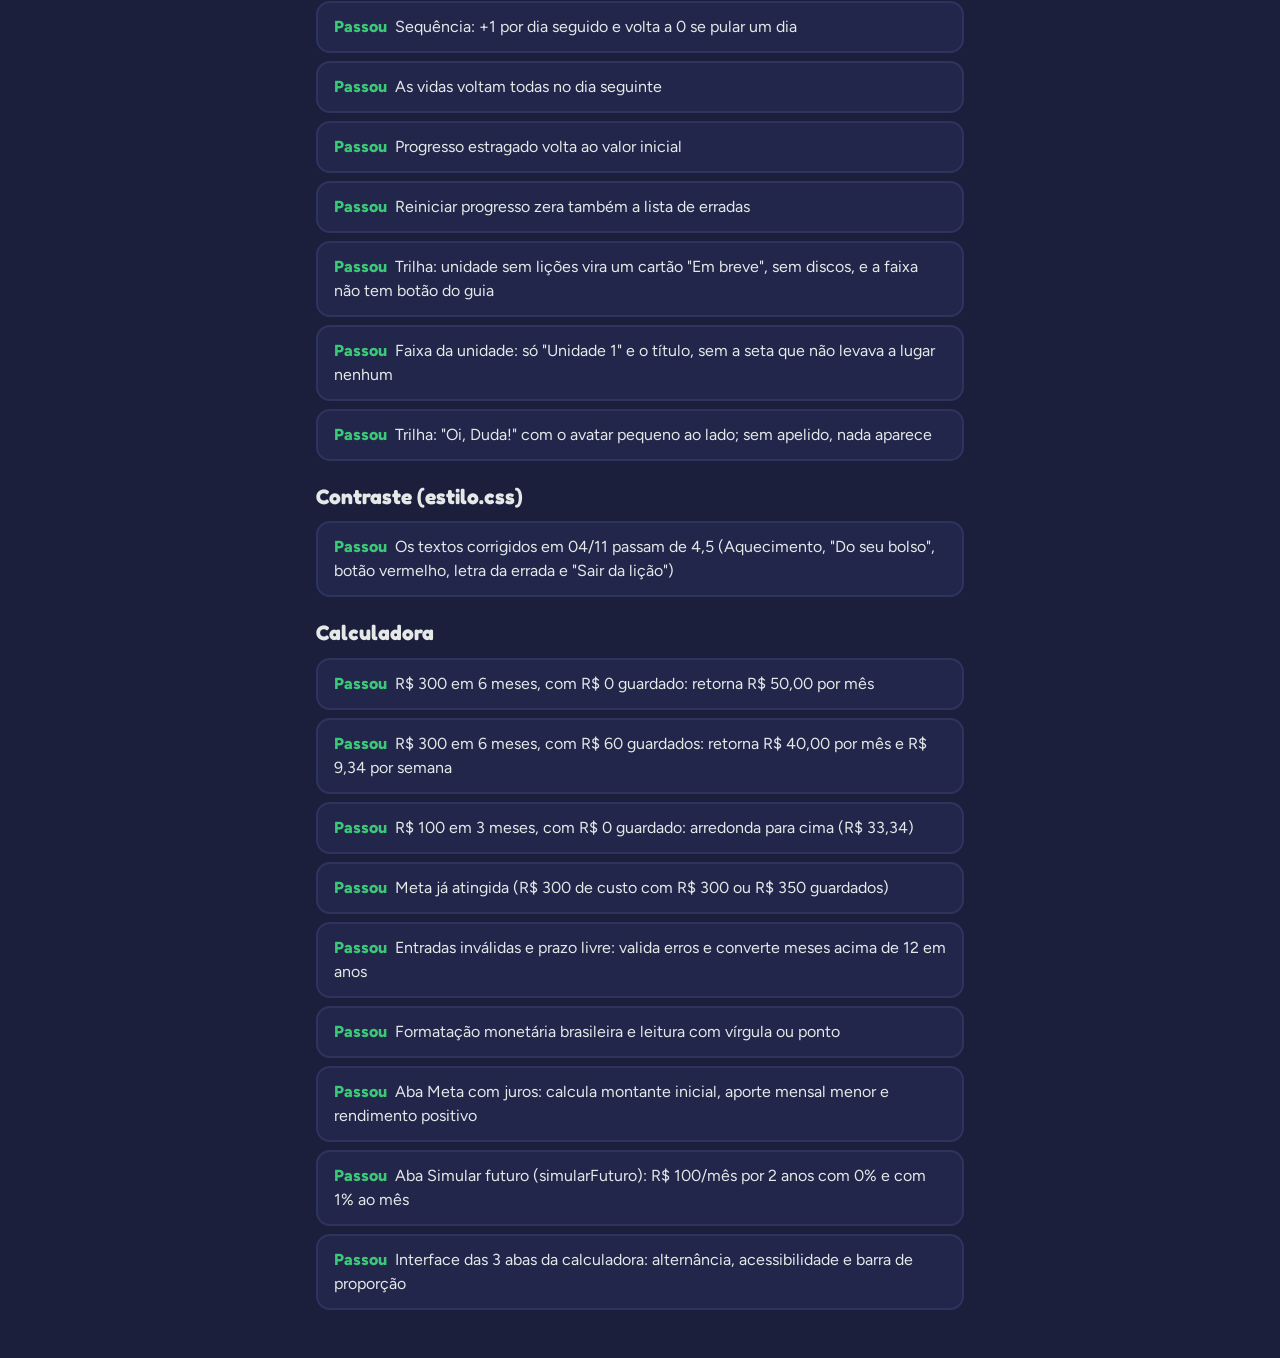
==== commit 8eeff384: "Corrige o contraste, põe o avatar na saudação e tira a seta da unidade Os 4 textos que ainda falhava" ====
--- a/testes.html
+++ b/testes.html
@@ -1271,6 +1271,75 @@
       confere(caixa.querySelector('a[href="#guia"]'), null, 'link para o guia');
     });
 
+    teste('Faixa da unidade: só "Unidade 1" e o título, sem a seta que não levava a lugar nenhum', () => {
+      const caixa = document.createElement('div');
+      desenharTrilha(caixa, novoProgresso());
+      const faixa = caixa.querySelector('.unidade');
+      confere([textoDe(faixa.querySelector('.unidade-rotulo')), faixa.querySelectorAll('svg').length, faixa.querySelectorAll('button, a').length],
+        ['Unidade 1', 0, 0], 'rótulo, ícones e botões da faixa');
+    });
+
+    teste('Trilha: "Oi, Duda!" com o avatar pequeno ao lado; sem apelido, nada aparece', () => {
+      const progresso = novoProgresso();
+      definirApelido(progresso, 'Duda');
+      definirAvatar(progresso, 'capivara');
+      const trilha = document.createElement('div');
+      desenharTrilha(trilha, progresso);
+      const saudacao = trilha.querySelector('.trilha-saudacao');
+      confere(textoDe(saudacao), 'Oi, Duda!', 'texto');
+      confere(saudacao.querySelector('.trilha-saudacao-avatar use').getAttribute('href'), '#i-avatar-capivara', 'avatar');
+
+      progresso.avatar = null;
+      desenharTrilha(trilha, progresso);
+      confere([textoDe(trilha.querySelector('.trilha-saudacao')), trilha.querySelector('.trilha-saudacao-avatar')],
+        ['Oi, Duda!', null], 'com apelido e sem avatar, só o texto');
+
+      progresso.apelido = '';
+      definirAvatar(progresso, 'capivara');
+      desenharTrilha(trilha, progresso);
+      confere(trilha.querySelector('.trilha-saudacao'), null, 'sem apelido, nada aparece');
+    });
+
+
+    grupo('Contraste (estilo.css)');
+
+    // Contraste entre a cor do texto e o fundo atrás dele, do jeito que a regra
+    // de acessibilidade mede (WCAG): de 1 (igual) a 21 (preto no branco). O
+    // elemento precisa estar na página, para o navegador calcular as cores.
+    function contrasteDe(elemento) {
+      const rgb = cor => cor.match(/[\d.]+/g).map(Number);
+      const luz = ([r, g, b]) => [r, g, b]
+        .map(c => { c /= 255; return c <= 0.03928 ? c / 12.92 : ((c + 0.055) / 1.055) ** 2.4; })
+        .reduce((soma, c, i) => soma + c * [0.2126, 0.7152, 0.0722][i], 0);
+      let fundo = null;
+      for (let no = elemento; no && !fundo; no = no.parentElement) {
+        const cor = rgb(getComputedStyle(no).backgroundColor);
+        if (cor.length === 3 || cor[3] === 1) fundo = cor;   // o primeiro fundo sem transparência
+      }
+      const [claro, escuro] = [luz(rgb(getComputedStyle(elemento).color)), luz(fundo)].sort((a, b) => b - a);
+      return (claro + 0.05) / (escuro + 0.05);
+    }
+
+    teste('Os textos corrigidos em 04/11 passam de 4,5 (Aquecimento, "Do seu bolso", botão vermelho, letra da errada e "Sair da lição")', () => {
+      const caixa = document.createElement('div');
+      caixa.innerHTML = `
+        <p class="etiqueta etiqueta--aquecimento">Aquecimento</p>
+        <span class="proporcao-legenda-item proporcao-legenda-item--bolso">Do seu bolso (91%)</span>
+        <button type="button" class="botao botao--erro">Continuar</button>
+        <div class="alternativa alternativa--marcada alternativa--errada"><span class="alternativa-letra">A</span></div>
+        <div class="folha-caixa"><button type="button" class="botao botao--texto">Sair da lição</button></div>`;
+      document.body.append(caixa);
+      try {
+        const medidos = [
+          ['Aquecimento', '.etiqueta--aquecimento'], ['Do seu bolso', '.proporcao-legenda-item--bolso'],
+          ['botão vermelho', '.botao--erro'], ['letra da errada', '.alternativa-letra'], ['Sair da lição', '.botao--texto']
+        ].map(([nome, seletor]) => [nome, Number(contrasteDe(caixa.querySelector(seletor)).toFixed(2))]);
+        confere(medidos.filter(([, valor]) => valor < 4.5), [], 'textos abaixo de 4,5');
+      } finally {
+        caixa.remove();
+      }
+    });
+
 
     grupo('Calculadora');
 
--- a/css/estilo.css
+++ b/css/estilo.css
@@ -511,7 +511,7 @@
 .botao--erro {
   --cor-do-botao: var(--cor-erro);
   --sombra-do-botao: var(--cor-erro-sombra);
-  --texto-do-botao: var(--cor-sobre-destaque);
+  --texto-do-botao: var(--cor-texto-escuro);   /* texto escuro, como no botão verde: o claro não passava no contraste */
 }
 
 .botao--contorno {
@@ -532,6 +532,12 @@
   --cor-do-botao: transparent;
   --sombra-do-botao: transparent;
   --texto-do-botao: var(--cor-erro);
+}
+
+/* Na janela (fundo do cartão), o vermelho não passa no contraste: o botão
+   de texto fica no cinza claro dos botões discretos ("Sair da lição") */
+.folha-caixa .botao--texto {
+  --texto-do-botao: var(--cor-texto-secundario);
 }
 
 .botao--compacto {
@@ -600,14 +606,34 @@
   margin-top: var(--espaco-xgg);
 }
 
-/* "Oi, Duda!" acima da faixa da unidade, quando o aluno tem apelido (Parte 4) */
+/* "Oi, Duda!" acima da faixa da unidade, quando o aluno tem apelido (Parte 4),
+   com o avatar pequeno ao lado, alinhado com a borda do cartão da unidade */
 .trilha-saudacao {
+  display: flex;
+  align-items: center;
+  gap: var(--espaco-m);
   margin-bottom: var(--espaco-m);
   color: var(--cor-titulo);
   font-family: var(--fonte-titulo);
   font-weight: 600;
   font-size: var(--tamanho-titulo-p);
   overflow-wrap: anywhere;
+}
+
+.trilha-saudacao-avatar {
+  display: grid;
+  place-items: center;
+  width: 44px;
+  height: 44px;
+  flex-shrink: 0;
+  border: var(--borda) solid var(--cor-borda-cartao);
+  border-radius: 50%;
+  background: var(--cor-cartao);
+}
+
+.trilha-saudacao-avatar .icone {
+  width: 34px;
+  height: 34px;
 }
 
 /* Temas de cor alternados por unidade (roxo, laranja, verde) */
@@ -720,11 +746,6 @@
   font-size: var(--tamanho-texto-grande);
   letter-spacing: 0.02em;
   color: var(--cor-sobre-destaque);
-}
-
-.unidade-seta {
-  width: 15px;
-  height: 15px;
 }
 
 .unidade-titulo {
@@ -1085,7 +1106,7 @@
 .etiqueta--media   { color: var(--cor-media); }
 .etiqueta--dificil { color: var(--cor-dificil); }
 .etiqueta--revisao { color: var(--cor-erro); }
-.etiqueta--aquecimento { color: var(--cor-destaque-claro); }
+.etiqueta--aquecimento { color: var(--cor-destaque-texto); }
 
 .licao-pergunta {
   margin: var(--espaco-m) 0 var(--espaco-gg);
@@ -1175,7 +1196,7 @@
 
 .alternativa--errada .alternativa-letra {
   background: var(--cor-erro);
-  color: var(--cor-sobre-destaque);
+  color: var(--cor-texto-escuro);
 }
 
 .alternativa--apagada {
@@ -1828,7 +1849,7 @@
 }
 
 .proporcao-legenda-item--bolso {
-  color: var(--cor-destaque-claro);
+  color: var(--cor-destaque-texto);
   font-weight: 700;
 }
 
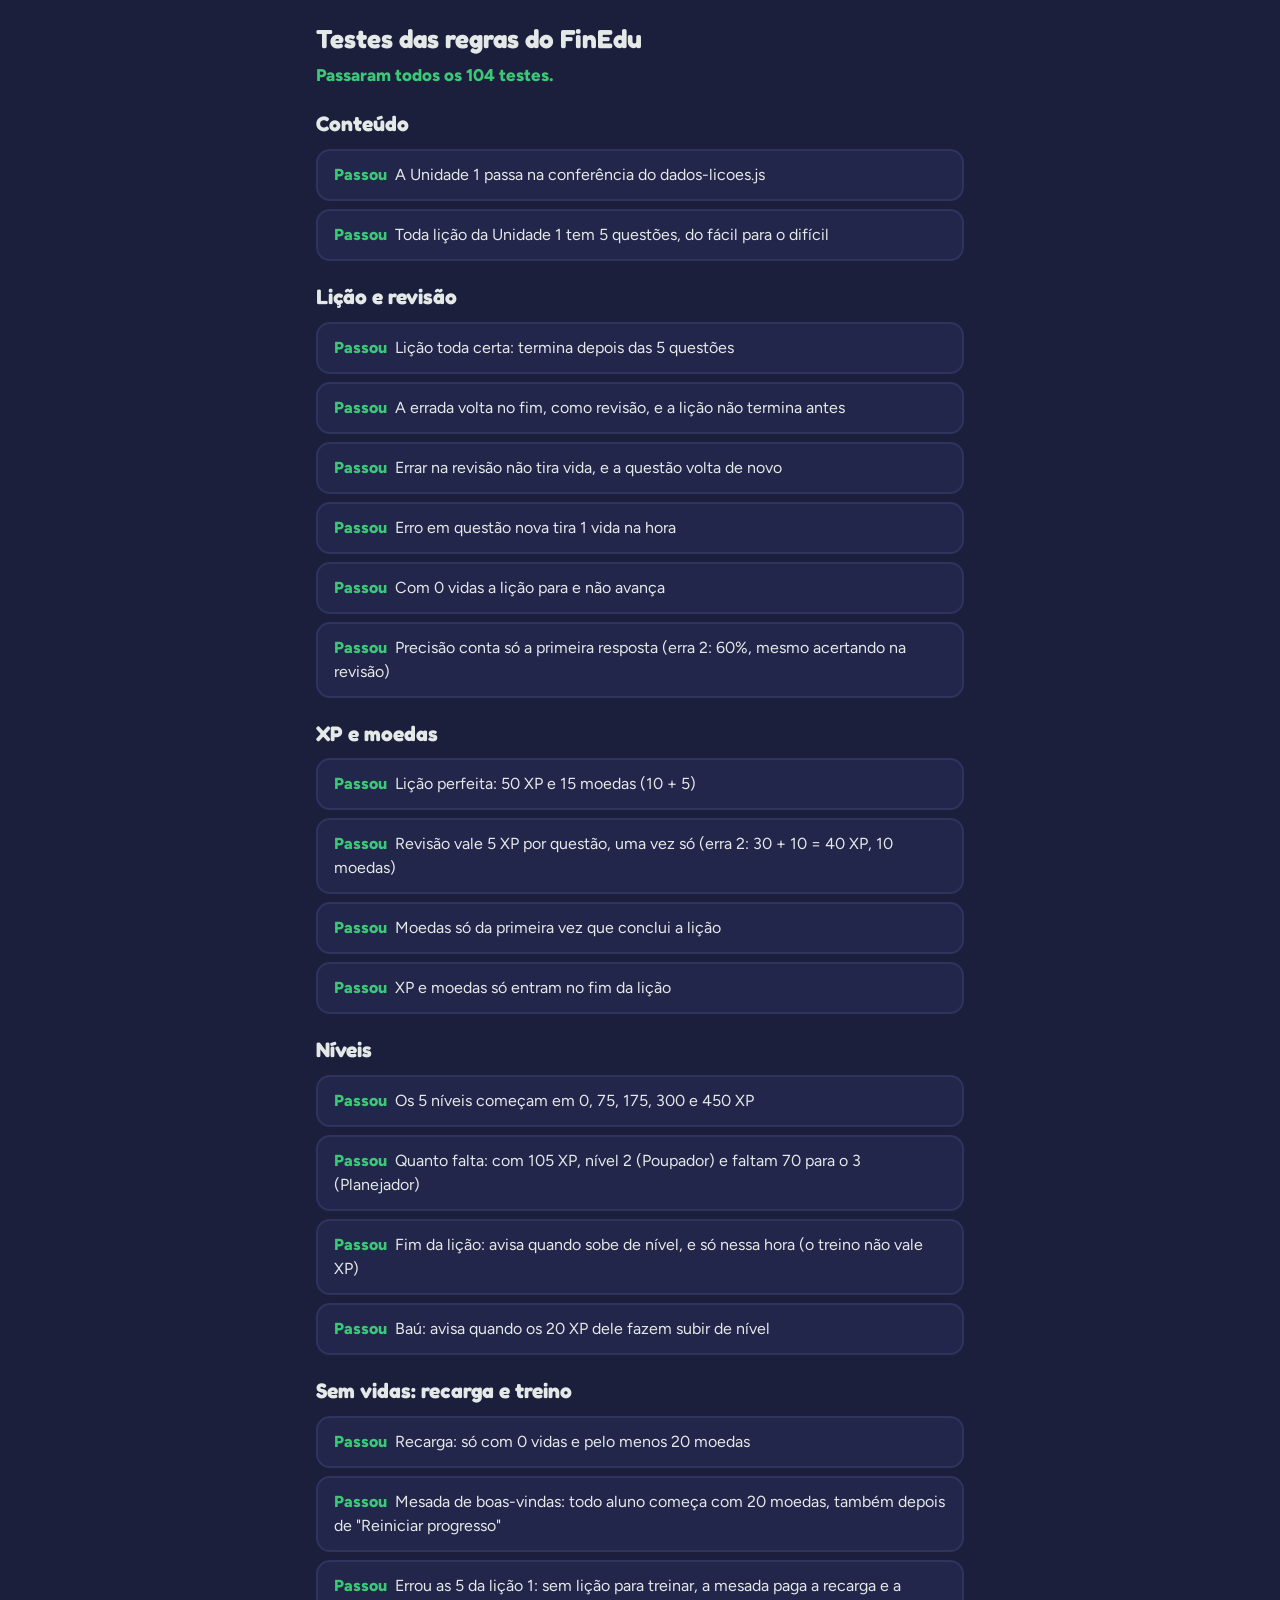
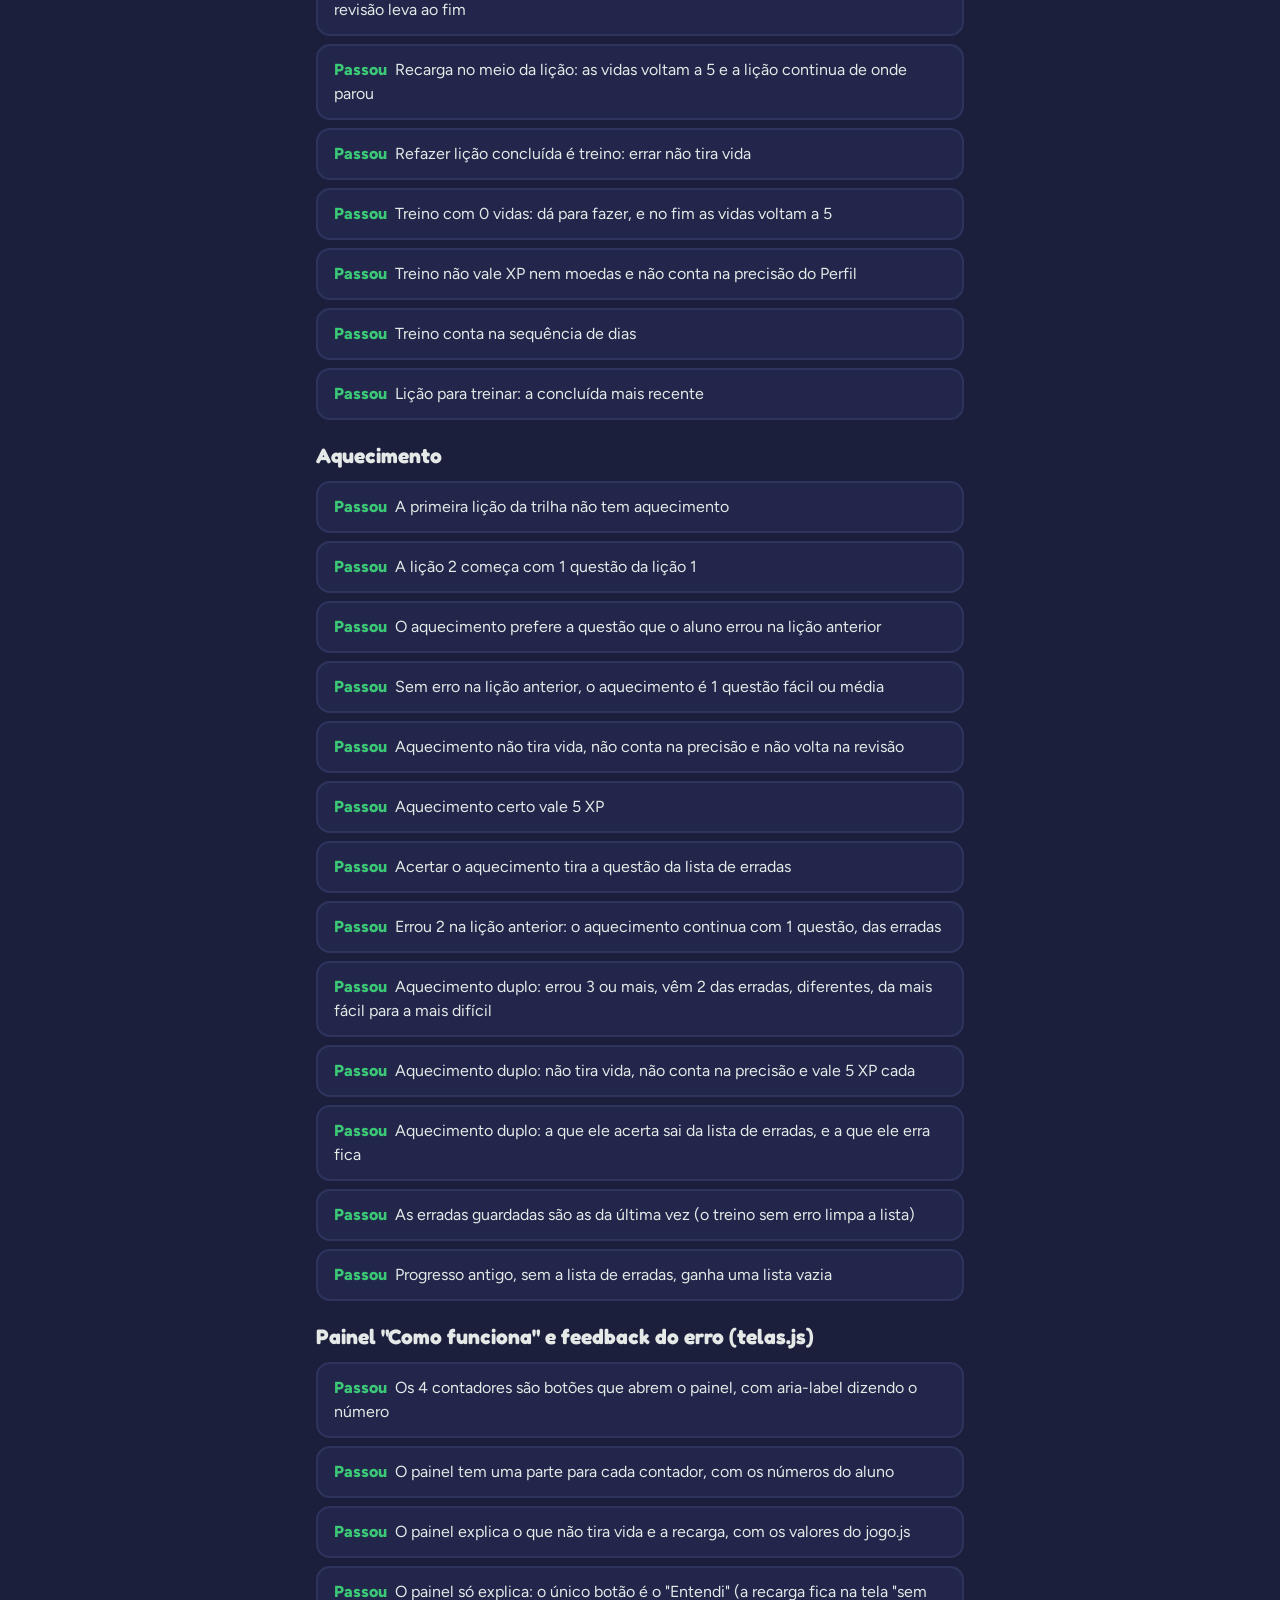
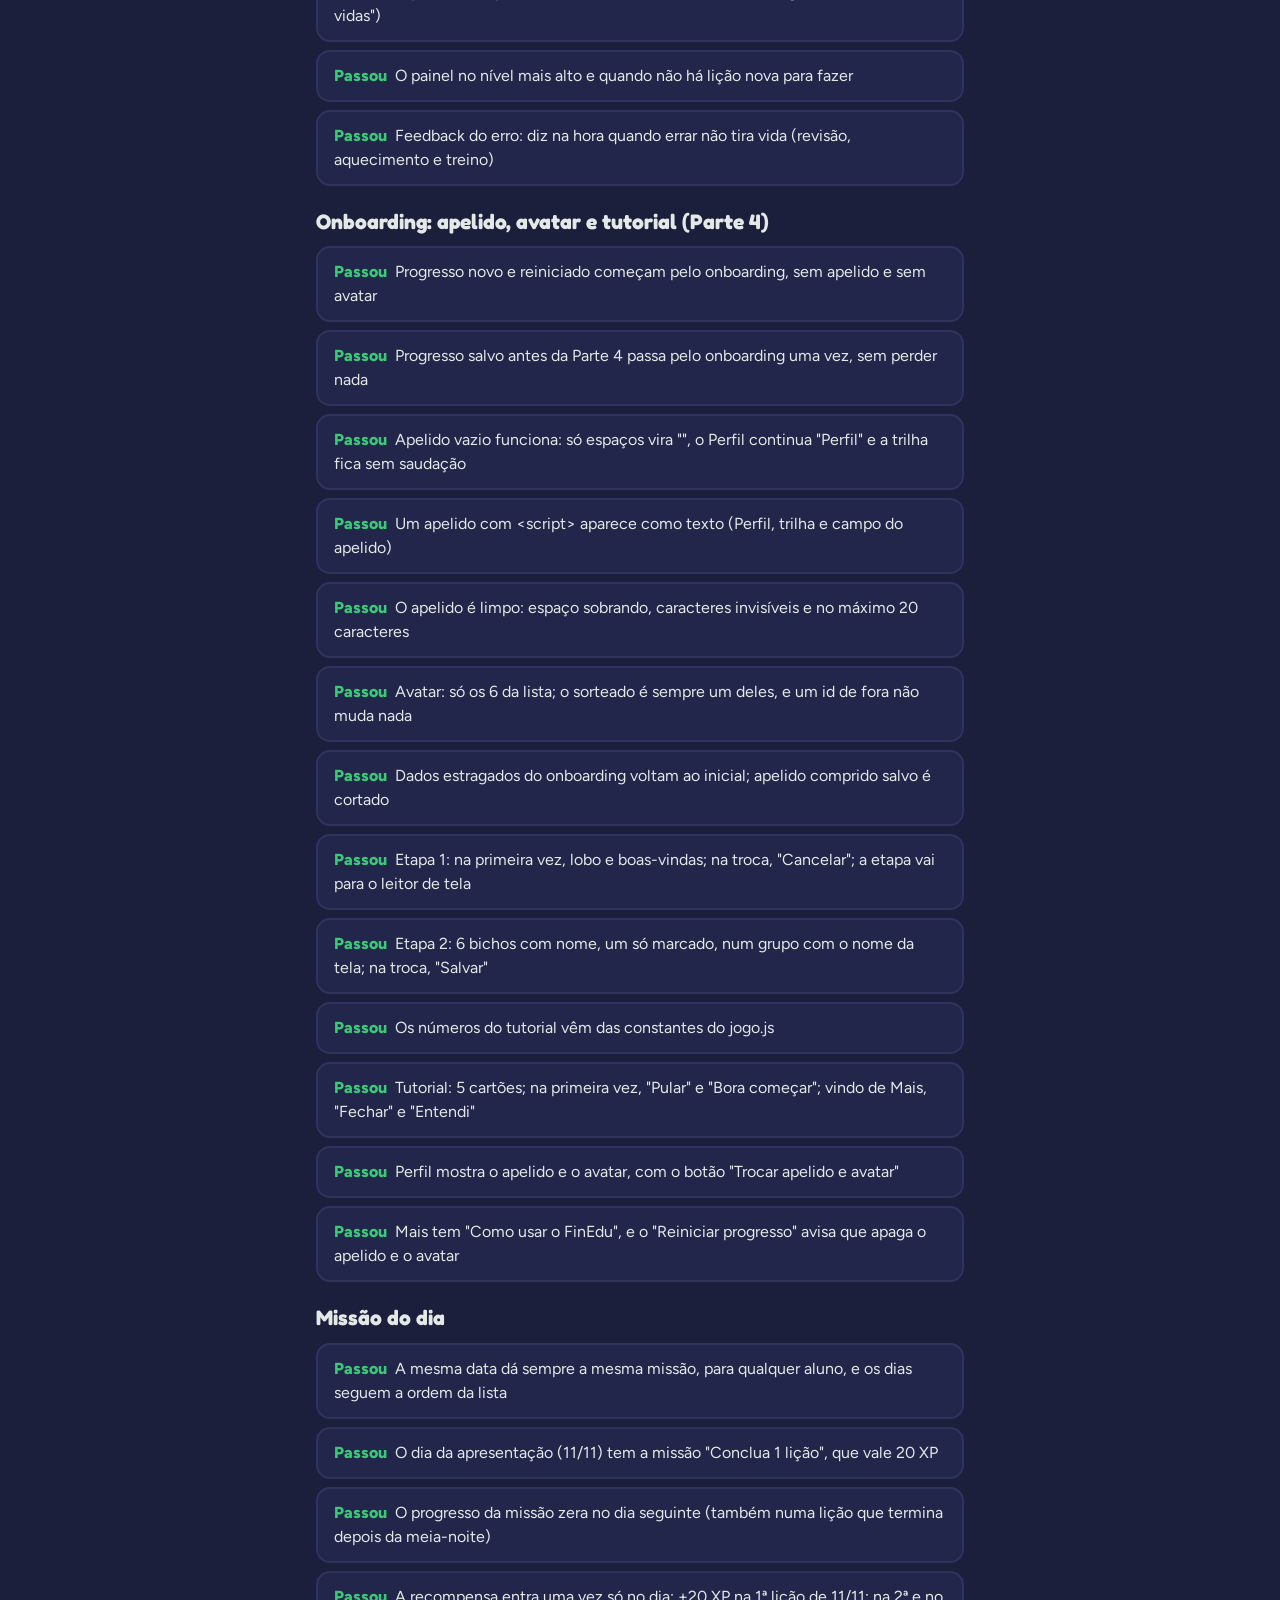
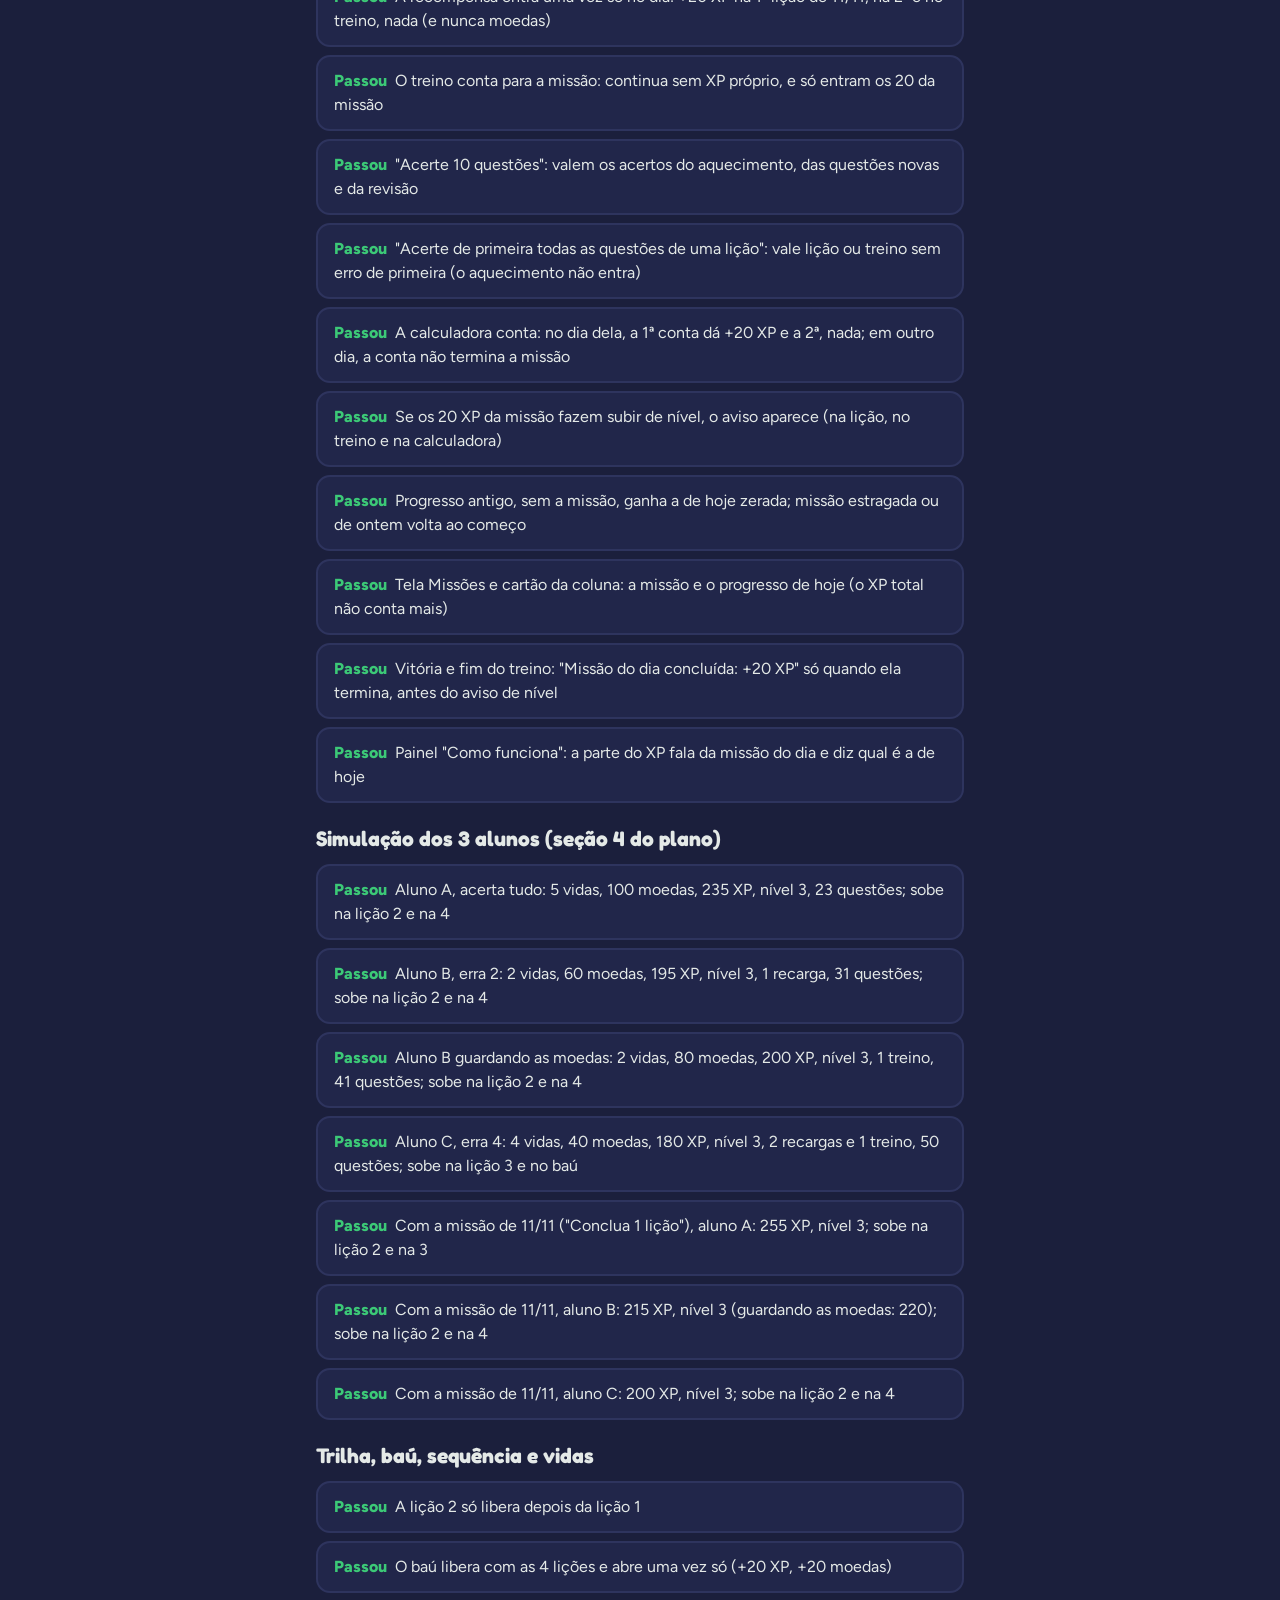
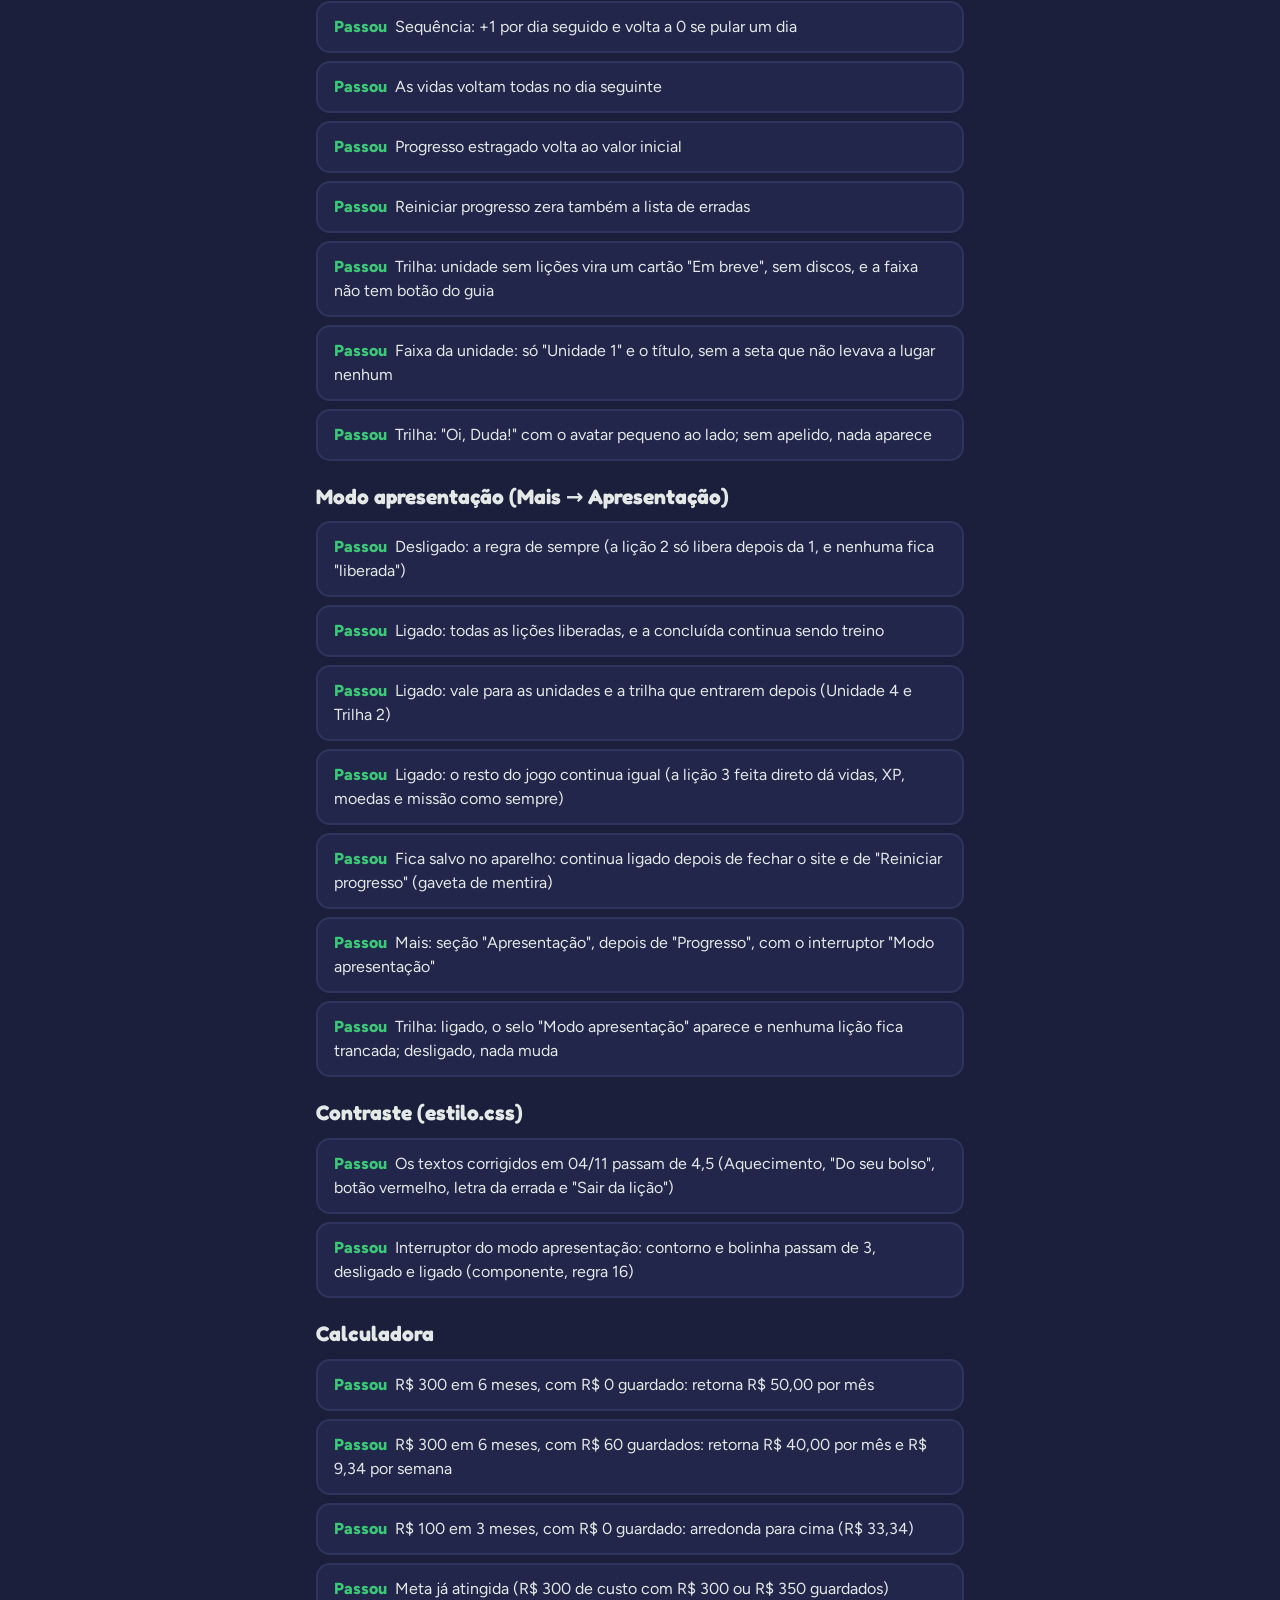
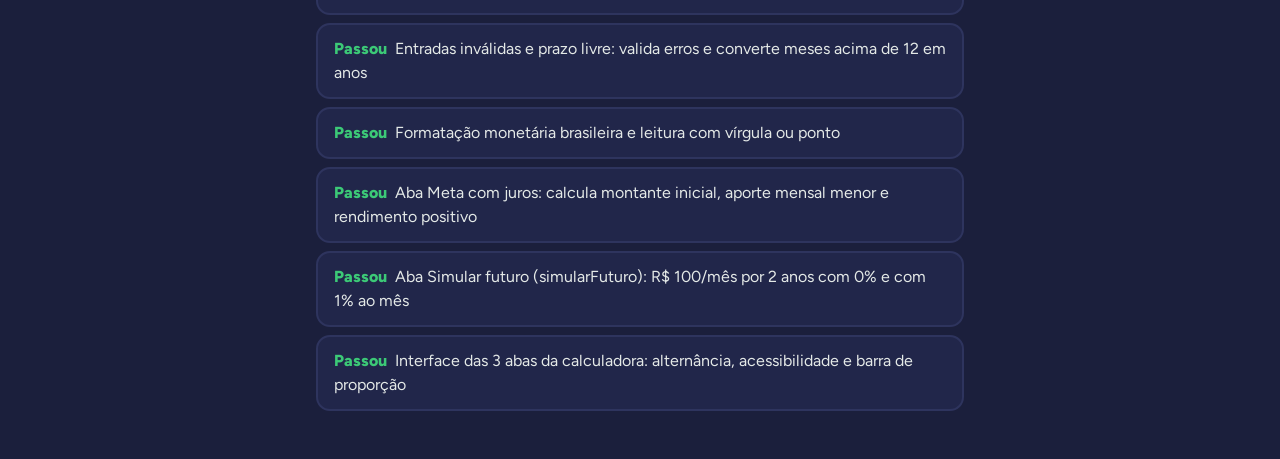
==== commit 54e84714: "Modo apresentação: interruptor em Mais que libera todas as lições - Fica salvo no aparelho, numa gav" ====
--- a/testes.html
+++ b/testes.html
@@ -68,8 +68,10 @@
     <div id="resultados"></div>
   </main>
 
-  <!-- O conteúdo, as regras e os textos do telas.js: os testes não mexem na tela do app nem no progresso salvo -->
+  <!-- O conteúdo, o armazenamento, as regras e os textos do telas.js: os testes não mexem na tela do app nem
+       no que está salvo no aparelho (os do armazenamento.js usam uma gaveta de mentira) -->
   <script src="js/dados-licoes.js"></script>
+  <script src="js/armazenamento.js"></script>
   <script src="js/jogo.js"></script>
   <script src="js/telas.js"></script>
   <script>
@@ -229,6 +231,18 @@
       progresso.licoesConcluidas = [LICAO_1.id, LICAO_2.id];
       Object.assign(progresso, { vidas: 3, moedas: 35, xp: 105, sequencia: 1 });
       return progresso;
+    }
+
+    // Uma gaveta de mentira, com os mesmos três comandos do localStorage. Os
+    // testes do armazenamento.js usam ela, para não mexer no que está salvo
+    // no aparelho.
+    function gavetaDeMentira() {
+      const guardado = new Map();
+      return {
+        getItem: chave => (guardado.has(chave) ? guardado.get(chave) : null),
+        setItem: (chave, valor) => { guardado.set(chave, String(valor)); },
+        removeItem: chave => { guardado.delete(chave); }
+      };
     }
 
 
@@ -1301,23 +1315,147 @@
     });
 
 
+    grupo('Modo apresentação (Mais → Apresentação)');
+
+    teste('Desligado: a regra de sempre (a lição 2 só libera depois da 1, e nenhuma fica "liberada")', () => {
+      const progresso = novoProgresso();
+      const situacoes = modo => UNIDADE.licoes.map(licao => situacaoDaLicao(progresso, TRILHA, licao.id, modo));
+      confere(situacoes(undefined), ['atual', 'bloqueada', 'bloqueada', 'bloqueada'], 'sem dizer o modo');
+      confere(situacoes(false), ['atual', 'bloqueada', 'bloqueada', 'bloqueada'], 'desligado');
+      concluirAcertandoTudo(progresso, LICAO_1);
+      confere(situacoes(false), ['concluida', 'atual', 'bloqueada', 'bloqueada'], 'desligado, depois da lição 1');
+    });
+
+    teste('Ligado: todas as lições liberadas, e a concluída continua sendo treino', () => {
+      const progresso = novoProgresso();
+      const situacoes = () => UNIDADE.licoes.map(licao => situacaoDaLicao(progresso, TRILHA, licao.id, true));
+      confere(situacoes(), ['atual', 'liberada', 'liberada', 'liberada'], 'progresso novo');
+      concluirAcertandoTudo(progresso, LICAO_3);
+      confere(situacoes(), ['atual', 'liberada', 'concluida', 'atual'], 'depois da lição 3 (a 4 vira a próxima da ordem)');
+      confere([iniciarLicao(progresso, LICAO_3).treino, iniciarLicao(progresso, LICAO_2).treino],
+        [true, false], 'refazer a lição 3 é treino; a lição 2, liberada, é lição nova');
+    });
+
+    teste('Ligado: vale para as unidades e a trilha que entrarem depois (Unidade 4 e Trilha 2)', () => {
+      // Lições de mentira, com as questões da lição 1 (aqui só a ordem importa)
+      const licao = id => ({ id, titulo: id, questoes: LICAO_1.questoes });
+      const comUnidade4 = { ...TRILHA, unidades: [...TRILHA.unidades,
+        { id: 'teste-unidade-4', titulo: 'Investimentos básicos', licoes: [licao('teste-u4-l1'), licao('teste-u4-l2')] }] };
+      const trilha2 = { id: 'teste-trilha-2', titulo: 'Investimentos', unidades: [
+        { id: 'teste-t2-u1', titulo: 'Unidade 1', licoes: [licao('teste-t2-l1'), licao('teste-t2-l2')] },
+        { id: 'teste-t2-u2', titulo: 'Unidade 2', licoes: [licao('teste-t2-l3'), { id: 'teste-t2-l4', titulo: 'Em breve', emBreve: true }] }] };
+      const progresso = novoProgresso();
+      confere(['teste-u4-l1', 'teste-u4-l2'].map(id => situacaoDaLicao(progresso, comUnidade4, id, true)),
+        ['liberada', 'liberada'], 'Unidade 4, ligado');
+      const daTrilha2 = modo => ['teste-t2-l1', 'teste-t2-l2', 'teste-t2-l3', 'teste-t2-l4']
+        .map(id => situacaoDaLicao(progresso, trilha2, id, modo));
+      confere(daTrilha2(false), ['atual', 'bloqueada', 'bloqueada', 'em-breve'], 'Trilha 2, desligado');
+      confere(daTrilha2(true), ['atual', 'liberada', 'liberada', 'em-breve'], 'Trilha 2, ligado (a "Em breve" continua)');
+    });
+
+    teste('Ligado: o resto do jogo continua igual (a lição 3 feita direto dá vidas, XP, moedas e missão como sempre)', () => {
+      const progresso = novoProgresso();
+      const sessao = iniciarLicao(progresso, LICAO_3);
+      confere([sessao.treino, sessao.aquecimento.length], [false, 1], 'lição nova, com o aquecimento da lição 2');
+      jogar(progresso, sessao, errandoDePrimeira([0]));
+      confere(progresso.vidas, VIDAS_MAXIMAS - 1, 'vidas (o erro na questão nova tirou 1)');
+      const resumo = concluirLicao(progresso, sessao, DIA_DA_APRESENTACAO);
+      confere([resumo.xp, resumo.moedas], [4 * XP_POR_ACERTO + 2 * XP_DE_REVISAO, MOEDAS_POR_LICAO],
+        'XP (4 de primeira, 1 consertada na revisão e o aquecimento) e moedas');
+      confere([resumo.missaoConcluida, progresso.xp], [true, resumo.xp + XP_DA_MISSAO], 'missão de 11/11 ("Conclua 1 lição")');
+      confere(situacaoDoBau(progresso, UNIDADE), 'trancado', 'baú (continua pedindo as 4 lições)');
+    });
+
+    teste('Fica salvo no aparelho: continua ligado depois de fechar o site e de "Reiniciar progresso" (gaveta de mentira)', () => {
+      const gaveta = gavetaDeMentira();
+      confere(carregarModoApresentacao(gaveta), false, 'aparelho novo: desligado');
+      salvarProgresso(alunoNoMeio(), gaveta);
+      salvarModoApresentacao(true, gaveta);
+      confere(carregarModoApresentacao(gaveta), true, 'ligado (é o que o app lê quando abre de novo)');
+      reiniciarProgresso(gaveta);
+      confere([carregarProgresso(gaveta), carregarModoApresentacao(gaveta)], [null, true],
+        'depois do Reiniciar: progresso apagado e modo ligado');
+      confere('modoApresentacao' in prepararProgresso(null, HOJE), false, 'o modo não fica no progresso do aluno');
+      salvarModoApresentacao(false, gaveta);
+      confere(carregarModoApresentacao(gaveta), false, 'desligado pelo interruptor');
+    });
+
+    teste('Mais: seção "Apresentação", depois de "Progresso", com o interruptor "Modo apresentação"', () => {
+      const caixa = document.createElement('div');
+      desenharConfiguracoes(caixa, novoProgresso(), true, false);
+      confere([...caixa.querySelectorAll('.secao-titulo')].map(textoDe),
+        ['Progresso', 'Apresentação', 'Como funciona', 'Sobre o FinEdu'], 'seções');
+      const interruptor = caixa.querySelector('[data-acao="modo-apresentacao"]');
+      confere([interruptor.tagName, interruptor.getAttribute('role'), interruptor.getAttribute('aria-checked')],
+        ['BUTTON', 'switch', 'false'], 'interruptor desligado');
+      confere(textoDe(interruptor.closest('.config-linha')), 'Modo apresentação Libera todas as lições para mostrar o app.', 'textos');
+      const nome = caixa.querySelector('#' + interruptor.getAttribute('aria-labelledby'));
+      const apoio = caixa.querySelector('#' + interruptor.getAttribute('aria-describedby'));
+      confere([textoDe(nome), textoDe(apoio)], ['Modo apresentação', 'Libera todas as lições para mostrar o app.'],
+        'o que o leitor de tela fala');
+      desenharConfiguracoes(caixa, novoProgresso(), true, true);
+      confere(caixa.querySelector('[data-acao="modo-apresentacao"]').getAttribute('aria-checked'), 'true', 'interruptor ligado');
+    });
+
+    teste('Trilha: ligado, o selo "Modo apresentação" aparece e nenhuma lição fica trancada; desligado, nada muda', () => {
+      const progresso = novoProgresso();
+      definirApelido(progresso, 'Duda');
+      const trilha = document.createElement('div');
+      desenharTrilha(trilha, progresso);
+      const semDizerOModo = trilha.innerHTML;
+      desenharTrilha(trilha, progresso, false);
+      confere(trilha.innerHTML === semDizerOModo, true, 'desligado é igual a sem dizer o modo');
+      confere([trilha.querySelector('.trilha-selo'), trilha.querySelectorAll('.no--bloqueada').length], [null, 3],
+        'desligado: sem selo e as lições 2 a 4 trancadas');
+
+      desenharTrilha(trilha, progresso, true);
+      const topo = trilha.querySelector('.trilha-topo');
+      confere([textoDe(topo.querySelector('.trilha-saudacao')), textoDe(topo.querySelector('.trilha-selo'))],
+        ['Oi, Duda!', 'Modo apresentação'], 'saudação e selo na mesma linha');
+      confere(['.no--bloqueada', '.no--liberada', '.no--atual', '.no--bau-trancado'].map(classe => trilha.querySelectorAll(classe).length),
+        [0, 3, 1, 1], 'ligado: nenhuma trancada, 3 liberadas, o anel só na lição 1 e o baú trancado');
+      confere(trilha.querySelector('.no--liberada .no-botao').getAttribute('aria-label'),
+        `Unidade 1, lição 2, ${LICAO_2.titulo}: liberada pelo modo apresentação.`, 'leitor de tela');
+
+      progresso.apelido = '';
+      desenharTrilha(trilha, progresso, true);
+      confere([trilha.querySelector('.trilha-saudacao'), textoDe(trilha.querySelector('.trilha-topo'))], [null, 'Modo apresentação'],
+        'sem apelido, só o selo');
+    });
+
+
     grupo('Contraste (estilo.css)');
 
-    // Contraste entre a cor do texto e o fundo atrás dele, do jeito que a regra
-    // de acessibilidade mede (WCAG): de 1 (igual) a 21 (preto no branco). O
-    // elemento precisa estar na página, para o navegador calcular as cores.
-    function contrasteDe(elemento) {
-      const rgb = cor => cor.match(/[\d.]+/g).map(Number);
+    // Os números de uma cor do navegador: "rgb(27, 31, 60)" vira [27, 31, 60]
+    // (com transparência, "rgba(...)", vem um quarto número)
+    function numerosDaCor(cor) {
+      return cor.match(/[\d.]+/g).map(Number);
+    }
+
+    // Contraste entre duas cores, do jeito que a regra de acessibilidade mede
+    // (WCAG): de 1 (igual) a 21 (preto no branco)
+    function contrasteEntre(corA, corB) {
       const luz = ([r, g, b]) => [r, g, b]
         .map(c => { c /= 255; return c <= 0.03928 ? c / 12.92 : ((c + 0.055) / 1.055) ** 2.4; })
         .reduce((soma, c, i) => soma + c * [0.2126, 0.7152, 0.0722][i], 0);
-      let fundo = null;
-      for (let no = elemento; no && !fundo; no = no.parentElement) {
-        const cor = rgb(getComputedStyle(no).backgroundColor);
-        if (cor.length === 3 || cor[3] === 1) fundo = cor;   // o primeiro fundo sem transparência
-      }
-      const [claro, escuro] = [luz(rgb(getComputedStyle(elemento).color)), luz(fundo)].sort((a, b) => b - a);
+      const [claro, escuro] = [luz(numerosDaCor(corA)), luz(numerosDaCor(corB))].sort((a, b) => b - a);
       return (claro + 0.05) / (escuro + 0.05);
+    }
+
+    // O primeiro fundo sem transparência atrás de um elemento (nele ou num pai)
+    function fundoAtras(elemento) {
+      for (let no = elemento; no; no = no.parentElement) {
+        const cor = getComputedStyle(no).backgroundColor;
+        const numeros = numerosDaCor(cor);
+        if (numeros.length === 3 || numeros[3] === 1) return cor;
+      }
+      return null;
+    }
+
+    // Contraste entre a cor do texto e o fundo atrás dele. O elemento precisa
+    // estar na página, para o navegador calcular as cores.
+    function contrasteDe(elemento) {
+      return contrasteEntre(getComputedStyle(elemento).color, fundoAtras(elemento));
     }
 
     teste('Os textos corrigidos em 04/11 passam de 4,5 (Aquecimento, "Do seu bolso", botão vermelho, letra da errada e "Sair da lição")', () => {
@@ -1340,6 +1478,30 @@
       }
     });
 
+    teste('Interruptor do modo apresentação: contorno e bolinha passam de 3, desligado e ligado (componente, regra 16)', () => {
+      const interruptor = ligado => `<button type="button" class="interruptor" role="switch" aria-checked="${ligado}">` +
+        '<span class="interruptor-trilho"><span class="interruptor-bolinha"></span></span></button>';
+      const caixa = document.createElement('div');
+      caixa.innerHTML = interruptor(false) + interruptor(true);
+      document.body.append(caixa);
+      try {
+        const [desligado, ligado] = [...caixa.querySelectorAll('.interruptor')].map(botao => ({
+          trilho: getComputedStyle(botao.querySelector('.interruptor-trilho')),
+          bolinha: getComputedStyle(botao.querySelector('.interruptor-bolinha')).backgroundColor
+        }));
+        const fundo = fundoAtras(caixa);
+        const medidos = [
+          ['desligado: contorno', contrasteEntre(desligado.trilho.borderTopColor, fundo)],
+          ['desligado: bolinha', contrasteEntre(desligado.bolinha, fundo)],
+          ['ligado: contorno', contrasteEntre(ligado.trilho.borderTopColor, fundo)],
+          ['ligado: bolinha no trilho', contrasteEntre(ligado.bolinha, ligado.trilho.backgroundColor)]
+        ].map(([nome, valor]) => [nome, Number(valor.toFixed(2))]);
+        confere(medidos.filter(([, valor]) => valor < 3), [], 'partes abaixo de 3');
+      } finally {
+        caixa.remove();
+      }
+    });
+
 
     grupo('Calculadora');
 
--- a/css/estilo.css
+++ b/css/estilo.css
@@ -169,6 +169,9 @@
   --largura-no: 71px;
   --altura-no: 46px;
   --amplitude-curva: 84px;
+  --largura-interruptor: 52px;     /* interruptor do modo apresentação (Mais) */
+  --altura-interruptor: 32px;
+  --bolinha-interruptor: 20px;
 
   /* ---------- Tempo das animações ---------- */
   --tempo-rapido: 90ms;
@@ -636,6 +639,25 @@
   height: 34px;
 }
 
+/* Modo apresentação ligado (Mais → Apresentação): o selo fica na linha do
+   "Oi, Duda!", à direita (sem apelido, sozinho à direita). Com um apelido
+   comprido, ele desce para a linha de baixo. */
+.trilha-topo {
+  display: flex;
+  align-items: center;
+  flex-wrap: wrap;
+  gap: var(--espaco-m);
+  margin-bottom: var(--espaco-m);
+}
+
+.trilha-topo .trilha-saudacao {
+  margin-bottom: 0;
+}
+
+.trilha-selo {
+  margin-left: auto;
+}
+
 /* Temas de cor alternados por unidade (roxo, laranja, verde) */
 .bloco-unidade {
   --cor-unidade: var(--cor-unidade-1);
@@ -2084,6 +2106,70 @@
   max-width: 42ch;
   color: var(--cor-texto-secundario);
   font-size: var(--tamanho-pequeno);
+}
+
+/* Linha com interruptor (Mais → Apresentação): o texto quebra a linha, e o
+   interruptor fica sempre à direita dele, também no celular */
+.config-linha--interruptor {
+  flex-wrap: nowrap;
+}
+
+.config-linha--interruptor > div {
+  flex: 1;
+  min-width: 0;
+}
+
+/* No celular, a descrição quebra em linhas do mesmo tamanho, sem deixar
+   uma ou duas palavras sozinhas embaixo */
+.config-linha--interruptor .config-desc {
+  text-wrap: balance;
+}
+
+/* Interruptor (botão com role="switch"). Desligado: só o contorno cinza e a
+   bolinha cinza à esquerda. Ligado: o trilho roxo e a bolinha clara à
+   direita. A posição da bolinha mostra o estado sem depender da cor. O
+   contorno do ligado usa o roxo claro de texto: o #4B53F5 sozinho tem 2,95
+   contra o fundo, e um componente precisa de 3. */
+.interruptor {
+  display: grid;
+  place-items: center;
+  min-width: var(--alvo-minimo);
+  min-height: var(--alvo-minimo);
+  flex-shrink: 0;
+  border-radius: var(--raio-total);
+  touch-action: manipulation;
+}
+
+.interruptor-trilho {
+  position: relative;
+  width: var(--largura-interruptor);
+  height: var(--altura-interruptor);
+  border: var(--borda) solid var(--cor-texto-secundario);
+  border-radius: var(--raio-total);
+  transition: background-color var(--tempo-rapido), border-color var(--tempo-rapido);
+}
+
+.interruptor-bolinha {
+  position: absolute;
+  top: 50%;
+  left: var(--espaco-pp);
+  width: var(--bolinha-interruptor);
+  height: var(--bolinha-interruptor);
+  border-radius: 50%;
+  background: var(--cor-texto-secundario);
+  transform: translateY(-50%);
+  transition: transform var(--tempo-rapido), background-color var(--tempo-rapido);
+}
+
+.interruptor[aria-checked="true"] .interruptor-trilho {
+  border-color: var(--cor-destaque-texto);
+  background: var(--cor-destaque-claro);
+}
+
+/* A bolinha anda o trilho todo, menos as duas bordas, as duas folgas e ela mesma */
+.interruptor[aria-checked="true"] .interruptor-bolinha {
+  background: var(--cor-sobre-destaque);
+  transform: translate(calc(var(--largura-interruptor) - 2 * var(--borda) - 2 * var(--espaco-pp) - var(--bolinha-interruptor)), -50%);
 }
 
 .confirmacao {
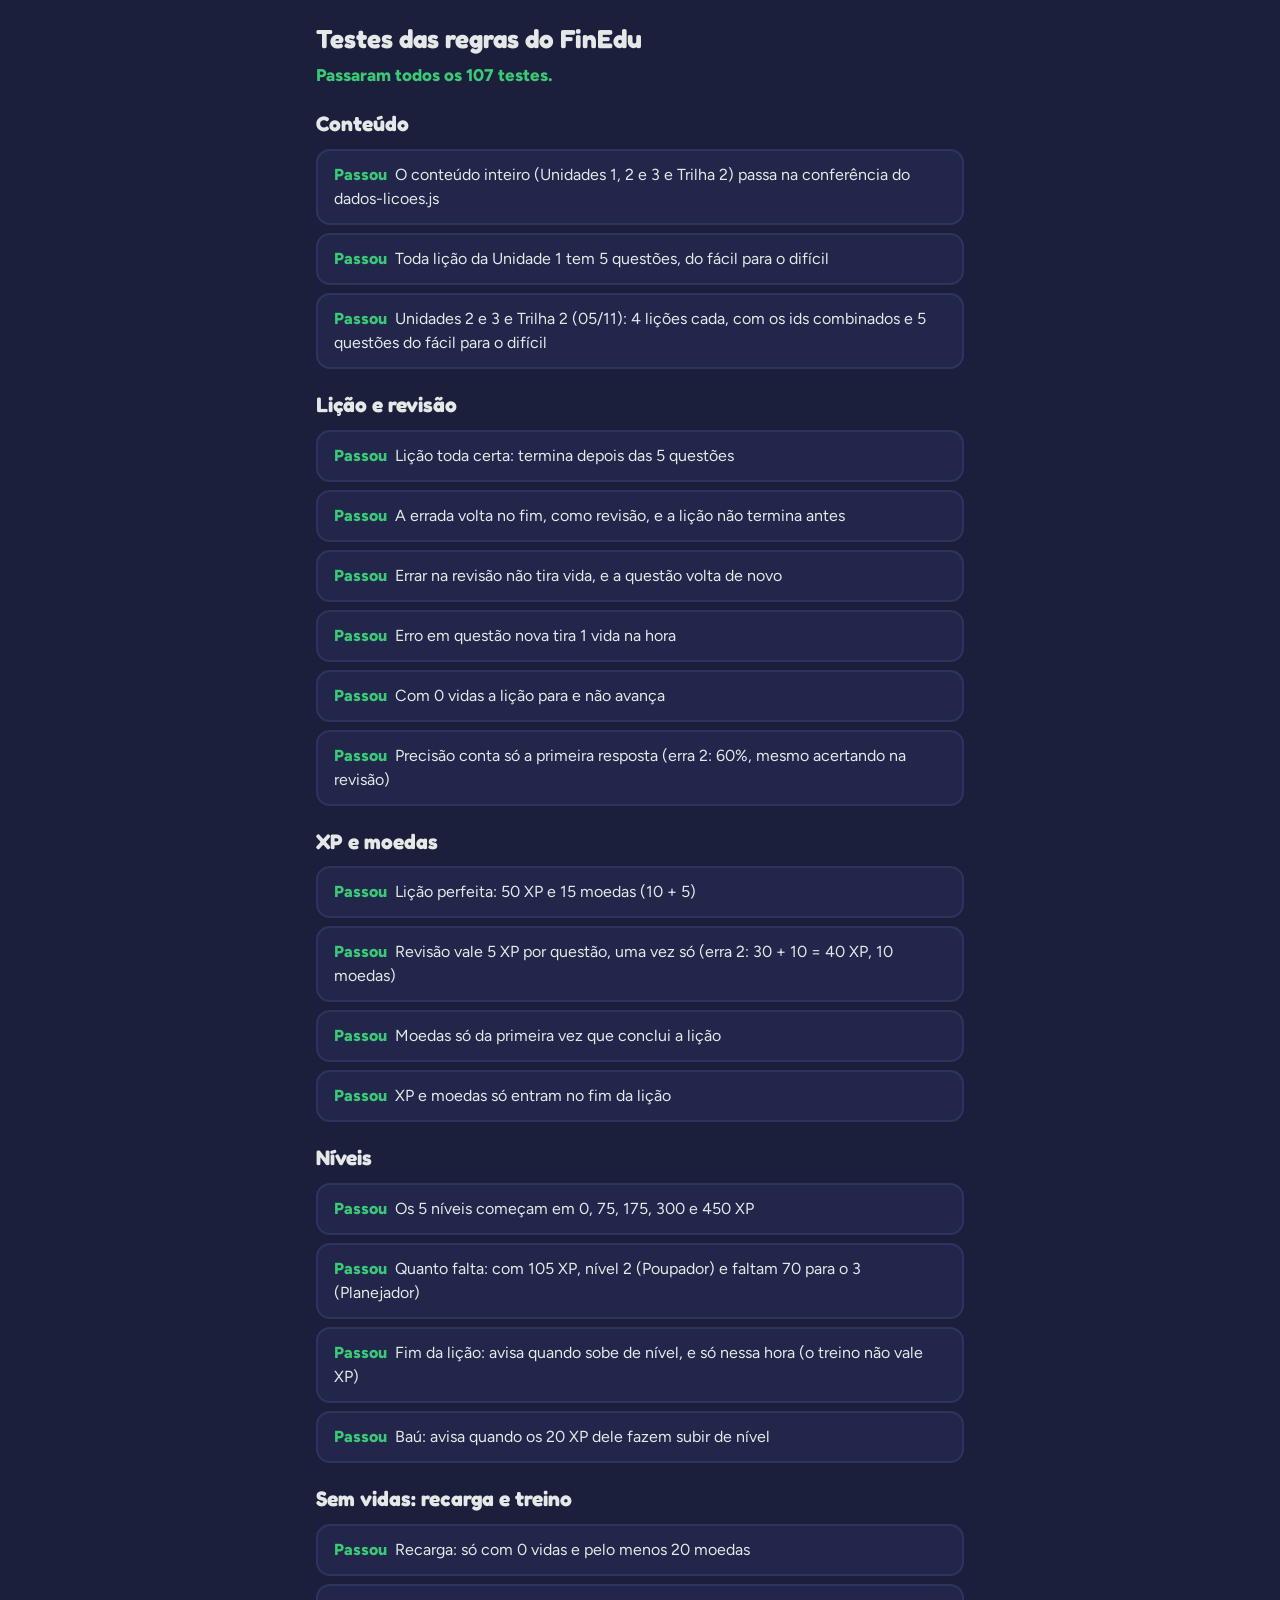
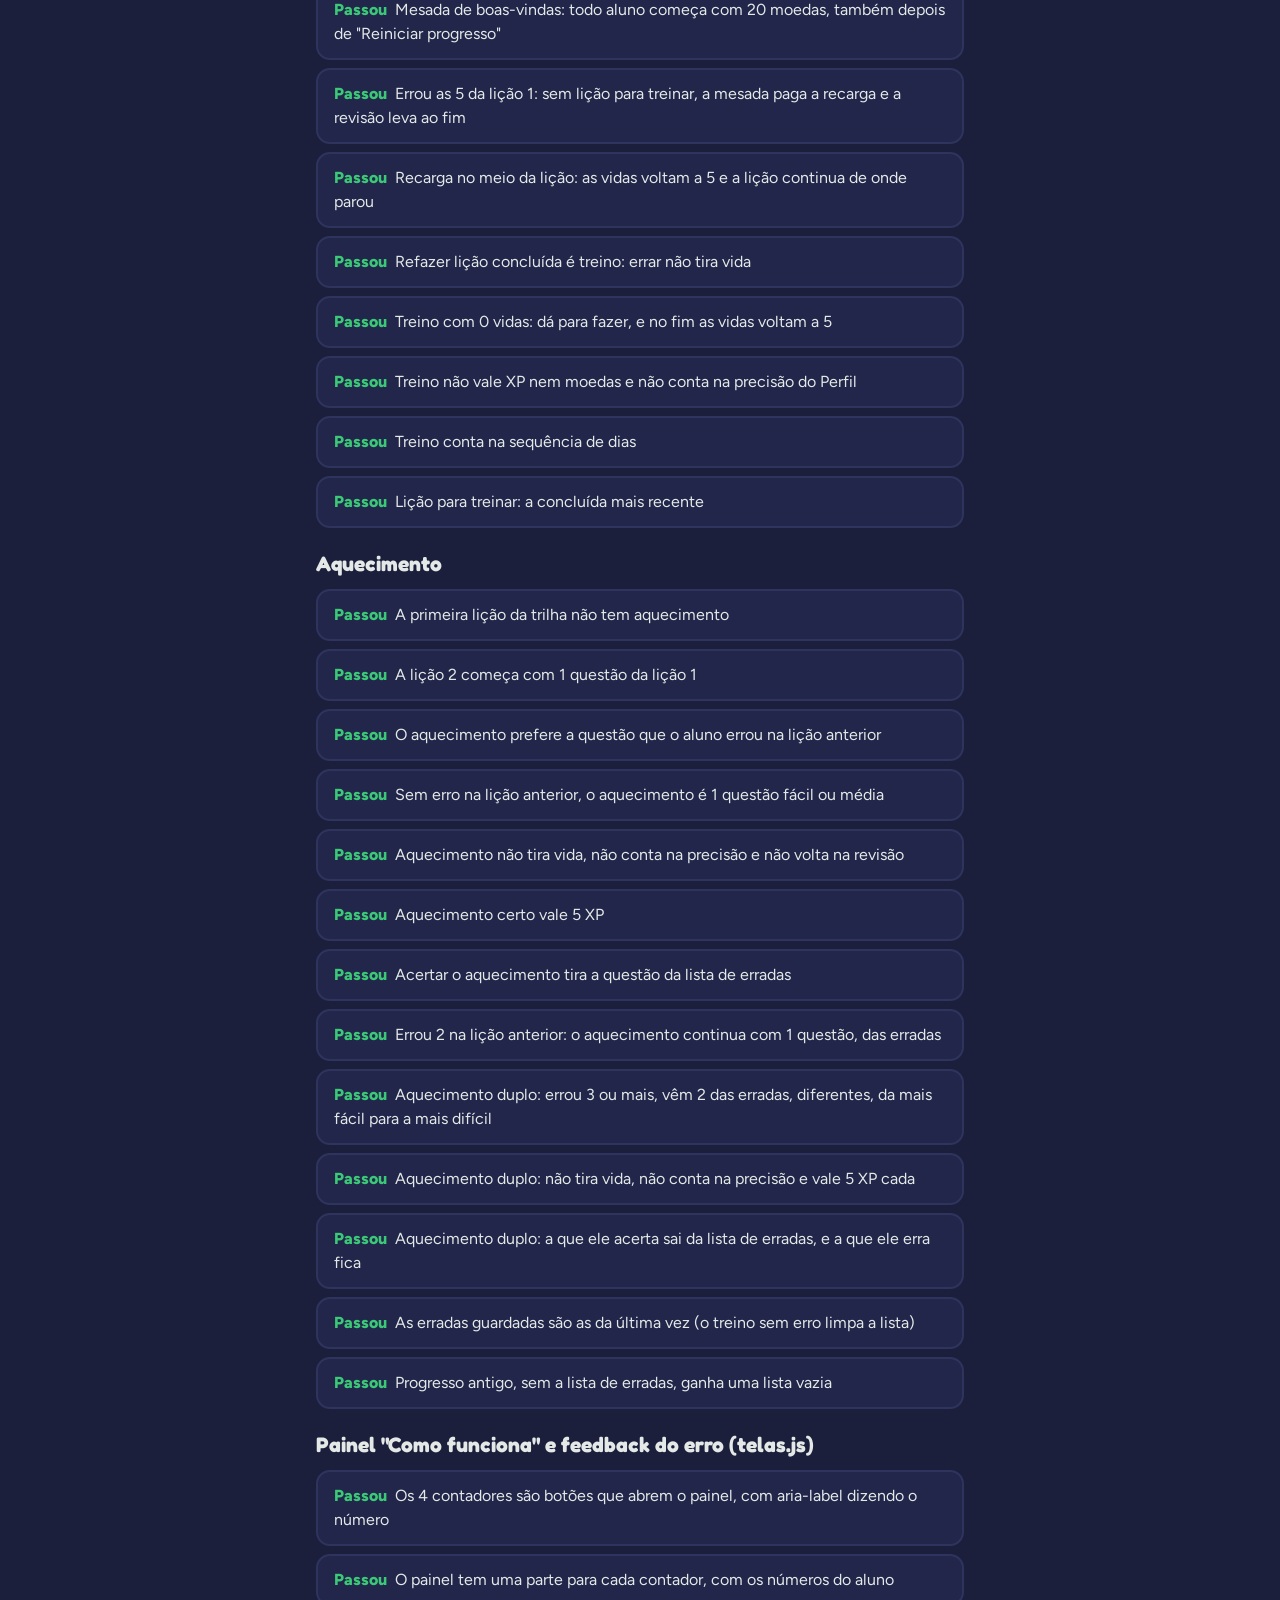
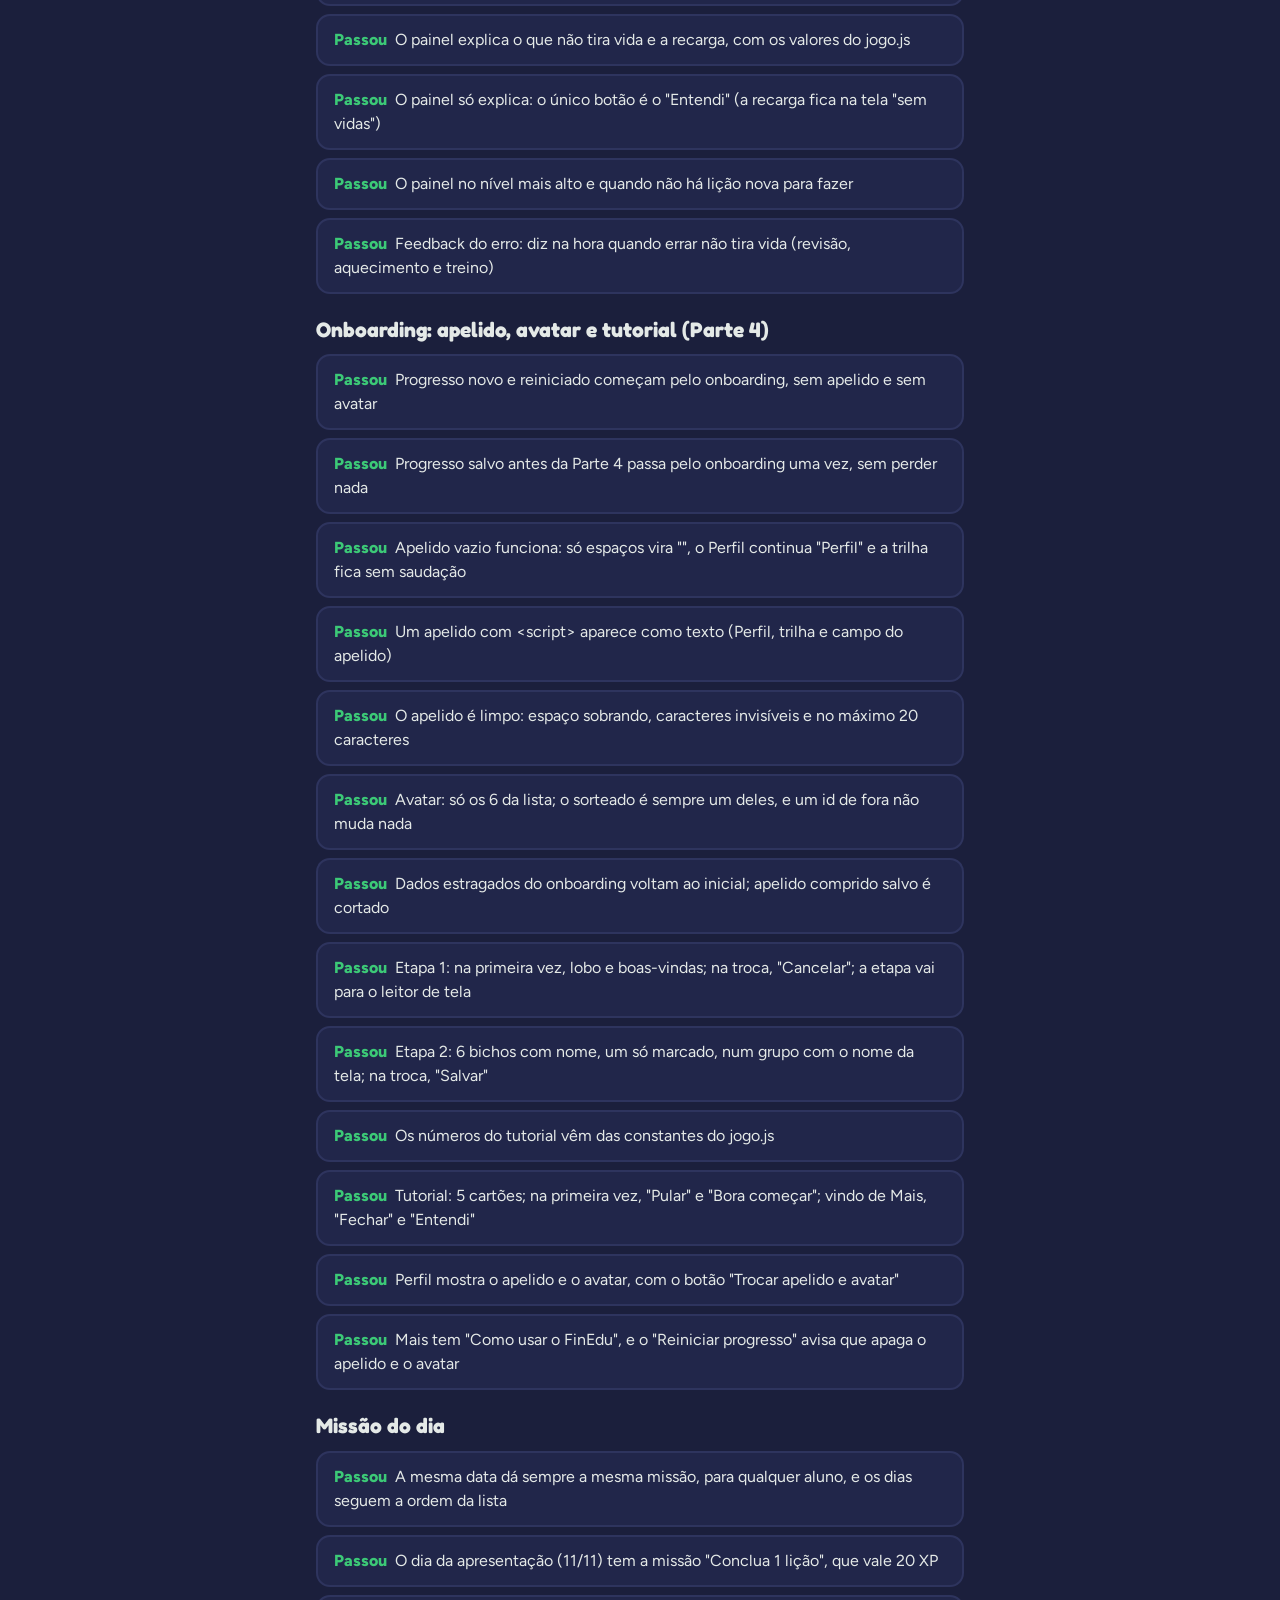
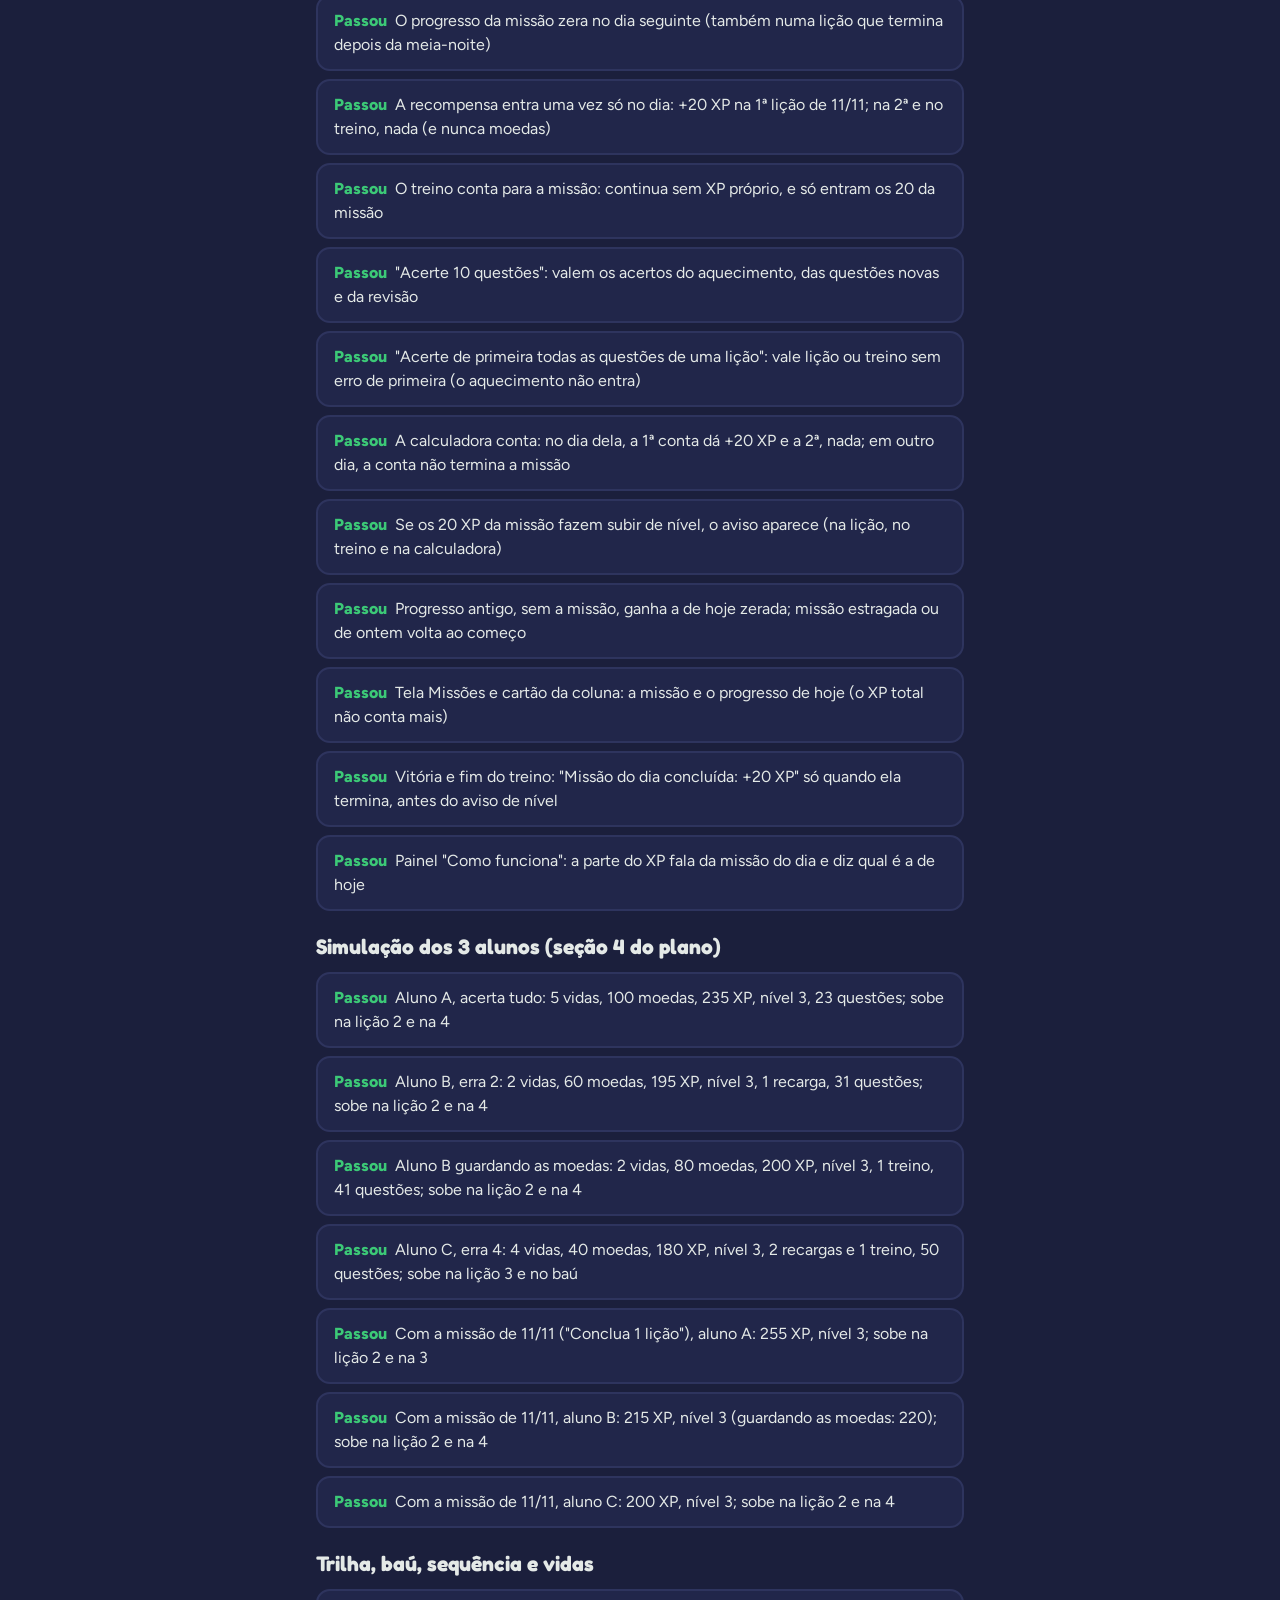
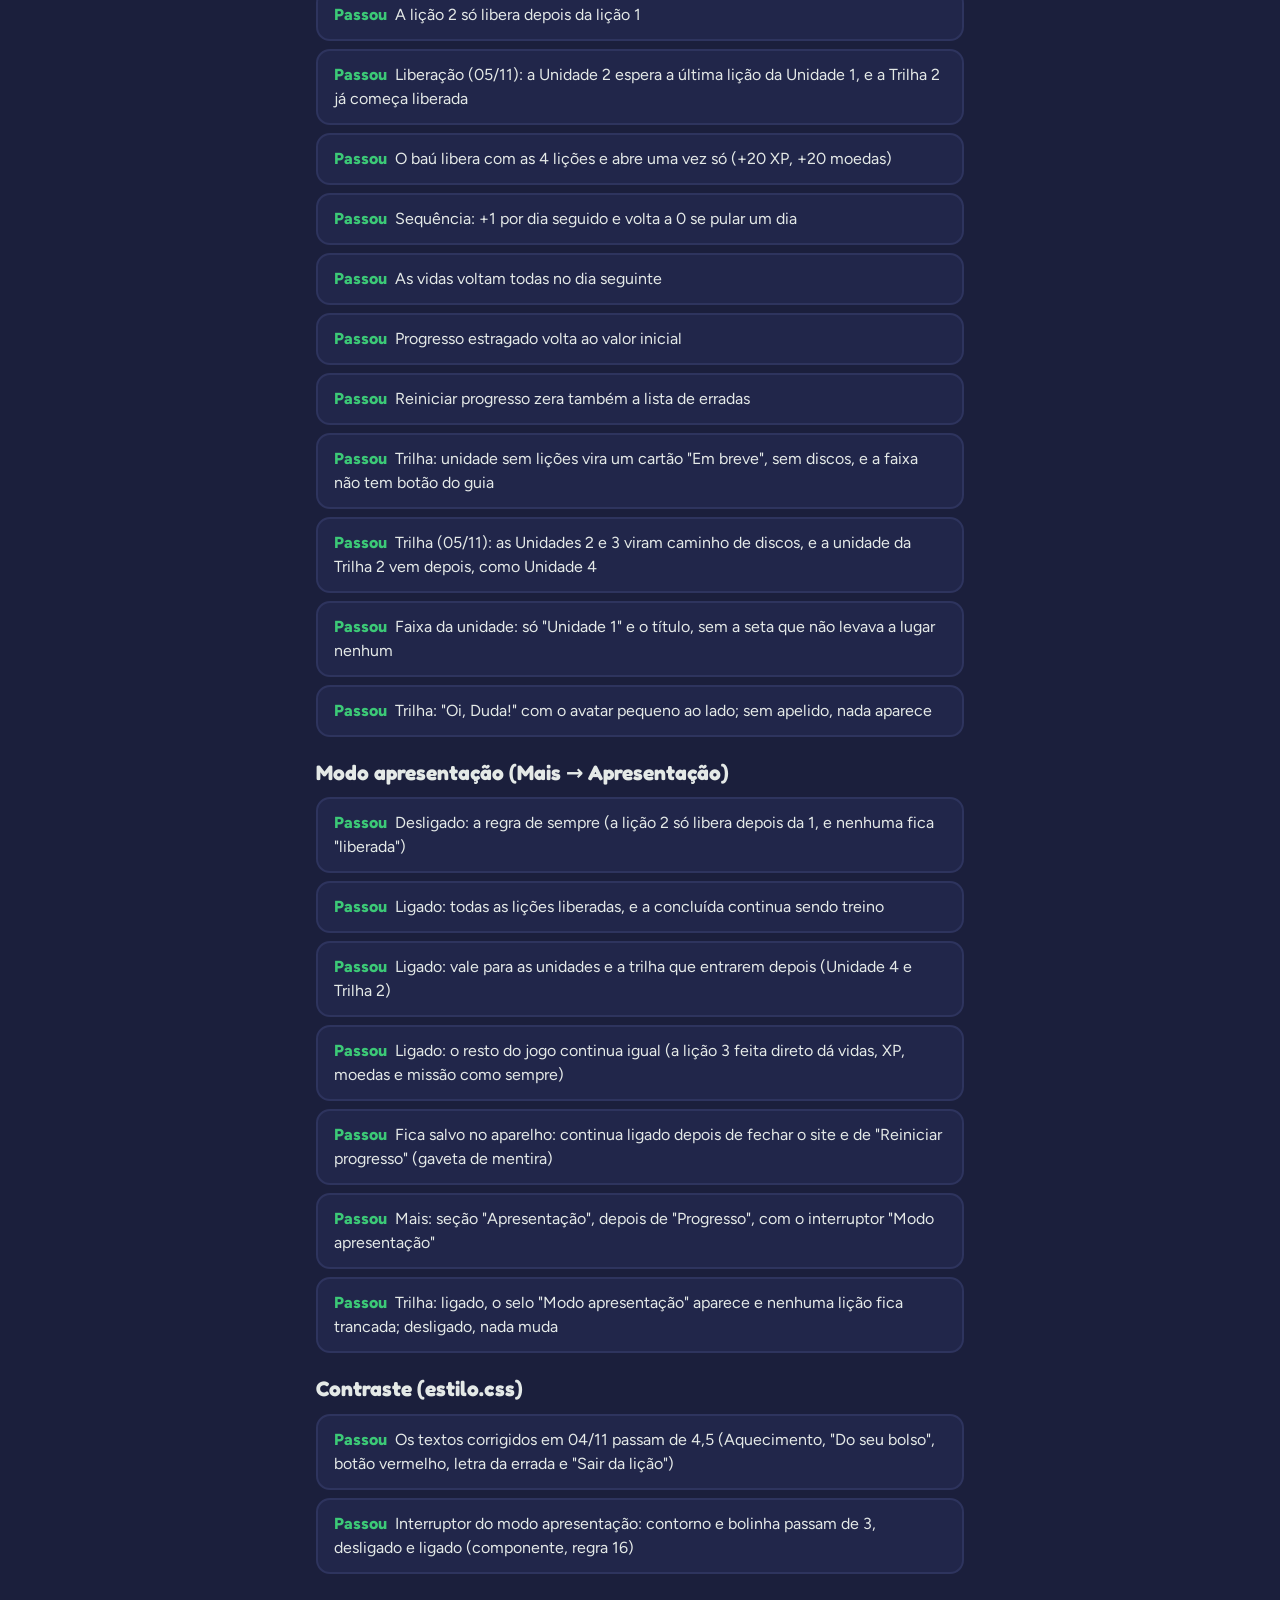
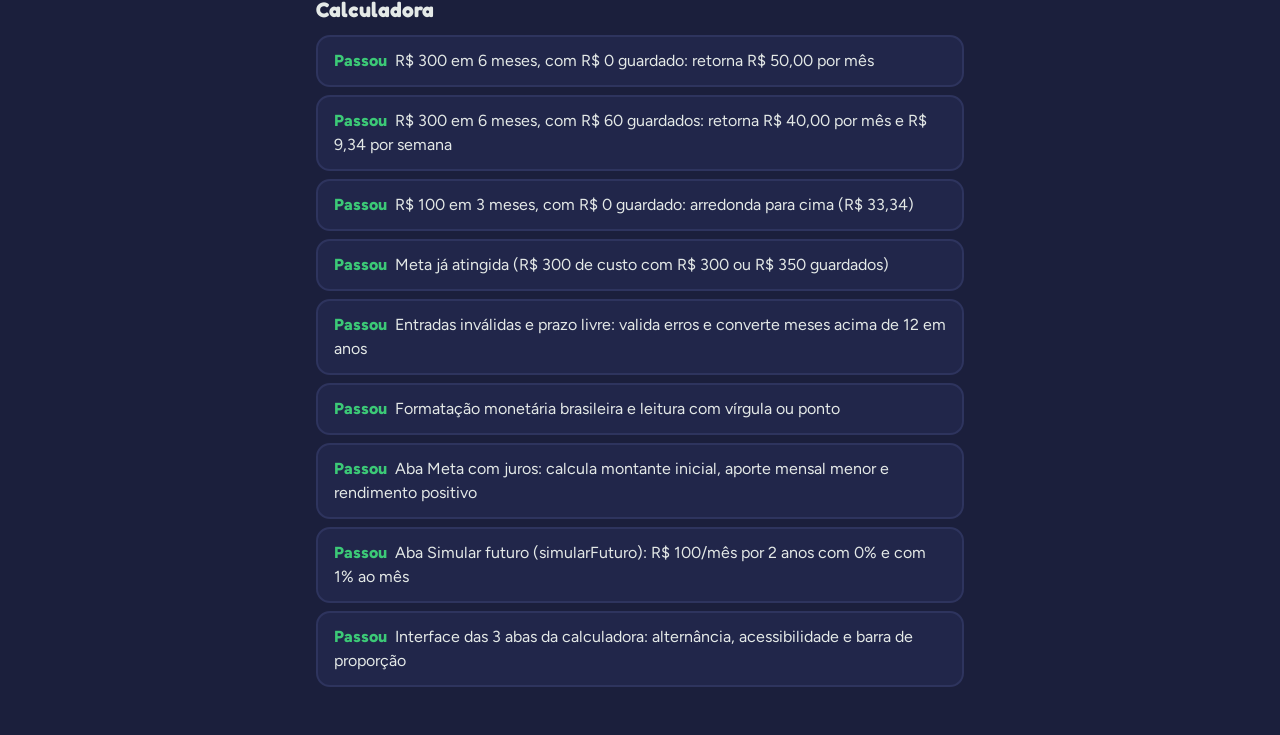
==== commit eebba63f: "Coloca as Unidades 2 e 3 e a primeira unidade da Trilha 2 Conteúdo novo do planejamento, revisado pe" ====
--- a/testes.html
+++ b/testes.html
@@ -245,6 +245,19 @@
       };
     }
 
+    // Troca as trilhas do CONTEUDO por outras (de mentira) enquanto a função
+    // roda e devolve as de verdade no fim, mesmo se der erro. A constante
+    // CONTEUDO continua a mesma: só a lista de trilhas dentro dela muda.
+    function comTrilhas(trilhas, funcao) {
+      const deVerdade = CONTEUDO.trilhas;
+      CONTEUDO.trilhas = trilhas;
+      try {
+        return funcao();
+      } finally {
+        CONTEUDO.trilhas = deVerdade;
+      }
+    }
+
 
     // ============================================================
     // 3. OS TESTES
@@ -252,7 +265,7 @@
 
     grupo('Conteúdo');
 
-    teste('A Unidade 1 passa na conferência do dados-licoes.js', () => {
+    teste('O conteúdo inteiro (Unidades 1, 2 e 3 e Trilha 2) passa na conferência do dados-licoes.js', () => {
       confere(conferirConteudo(), [], 'problemas encontrados');
     });
 
@@ -262,6 +275,25 @@
         confere(sessao.questoes.map(questao => questao.dificuldade),
           ['facil', 'facil', 'media', 'media', 'dificil'], licao.titulo);
       }
+    });
+
+    // Os ids ficam salvos no progresso do aluno: mudar um id depois que a
+    // lição vai ao ar faz o aparelho "esquecer" que ela foi concluída
+    teste('Unidades 2 e 3 e Trilha 2 (05/11): 4 lições cada, com os ids combinados e 5 questões do fácil para o difícil', () => {
+      const novas = [TRILHA.unidades[1], TRILHA.unidades[2], CONTEUDO.trilhas[1].unidades[0]];
+      confere(novas.map(unidade => [unidade.id, unidade.titulo, unidade.licoes.map(licao => licao.id)]), [
+        ['ef-unidade-2', 'Dinheiro no mundo real', ['primeiro-salario', 'pix-e-golpes', 'cartao-de-credito', 'apostas-e-dinheiro-facil']],
+        ['ef-unidade-3', 'Planejando o futuro', ['inflacao', 'juros-compostos', 'reserva-de-emergencia', 'metas-grandes']],
+        ['inv-unidade-1', 'Começando a investir', ['poupar-ou-investir', 'renda-fixa', 'risco-retorno-liquidez', 'promessa-boa-demais']]
+      ], 'unidades e lições, na ordem');
+      for (const unidade of novas) {
+        for (const licao of unidade.licoes) {
+          const sessao = abrir(novoProgresso(), licao);
+          confere(sessao.questoes.map(questao => questao.dificuldade),
+            ['facil', 'facil', 'media', 'media', 'dificil'], licao.titulo);
+        }
+      }
+      confere(CONTEUDO.trilhas.flatMap(licoesDaTrilha).filter(item => item.licao.emBreve).length, 0, 'lições "Em breve" que sobraram');
     });
 
 
@@ -700,13 +732,22 @@
       const xpMaximo = textoDe(montar(desenharPainel(maximo)).querySelector('.painel-parte--xp'));
       if (!xpMaximo.includes('Nível 5, Investidor: o mais alto.') || xpMaximo.includes('Faltam')) throw new Error(`nível 5: ${xpMaximo}`);
 
-      const fimDaUnidade = novoProgresso();
-      fimDaUnidade.licoesConcluidas = UNIDADE.licoes.map(licao => licao.id);
-      fimDaUnidade.bausAbertos = [UNIDADE.id];
-      fimDaUnidade.xp = 235;
-      const xpFim = textoDe(montar(desenharPainel(fimDaUnidade)).querySelector('.painel-parte--xp'));
+      // Desde 05/11, depois da Unidade 1 vem a Unidade 2: o aviso só aparece
+      // com tudo feito (todas as lições e todos os baús, das duas trilhas)
+      const fimDaUnidade1 = novoProgresso();
+      fimDaUnidade1.licoesConcluidas = UNIDADE.licoes.map(licao => licao.id);
+      fimDaUnidade1.bausAbertos = [UNIDADE.id];
+      fimDaUnidade1.xp = 235;
+      const xpUnidade1 = textoDe(montar(desenharPainel(fimDaUnidade1)).querySelector('.painel-parte--xp'));
+      if (xpUnidade1.includes('chegam em breve')) throw new Error(`fim da Unidade 1 (vem a Unidade 2): ${xpUnidade1}`);
+
+      const tudoFeito = novoProgresso();
+      tudoFeito.licoesConcluidas = CONTEUDO.trilhas.flatMap(licoesDaTrilha).map(item => item.licao.id);
+      tudoFeito.bausAbertos = CONTEUDO.trilhas.flatMap(trilha => trilha.unidades.map(unidade => unidade.id));
+      tudoFeito.xp = 235;
+      const xpFim = textoDe(montar(desenharPainel(tudoFeito)).querySelector('.painel-parte--xp'));
       if (!xpFim.includes('Faltam 65 XP para o nível 4, Estrategista. As próximas lições chegam em breve.')) {
-        throw new Error(`fim da unidade: ${xpFim}`);
+        throw new Error(`tudo feito: ${xpFim}`);
       }
     });
 
@@ -1235,6 +1276,21 @@
       confere(situacaoDaLicao(progresso, TRILHA, LICAO_2.id), 'atual', 'lição 2');
     });
 
+    teste('Liberação (05/11): a Unidade 2 espera a última lição da Unidade 1, e a Trilha 2 já começa liberada', () => {
+      const progresso = novoProgresso();
+      const TRILHA_2 = CONTEUDO.trilhas[1];
+      const primeiraDaUnidade2 = TRILHA.unidades[1].licoes[0];
+      const primeiraDaTrilha2 = TRILHA_2.unidades[0].licoes[0];
+      confere([situacaoDaLicao(progresso, TRILHA, primeiraDaUnidade2.id), situacaoDaLicao(progresso, TRILHA_2, primeiraDaTrilha2.id)],
+        ['bloqueada', 'atual'], 'aluno novo (a primeira lição de cada trilha começa liberada)');
+      progresso.licoesConcluidas = UNIDADE.licoes.map(licao => licao.id);
+      confere(situacaoDaLicao(progresso, TRILHA, primeiraDaUnidade2.id), 'atual', 'com a Unidade 1 concluída');
+      // O aquecimento atravessa a unidade: vem da última lição da Unidade 1.
+      // A primeira lição da Trilha 2 não tem aquecimento.
+      confere(iniciarLicao(progresso, primeiraDaUnidade2).aquecimento.map(questao => questao.idLicao), [LICAO_4.id], 'aquecimento da Unidade 2');
+      confere(iniciarLicao(progresso, primeiraDaTrilha2).aquecimento.length, 0, 'aquecimento da Trilha 2');
+    });
+
     teste('O baú libera com as 4 lições e abre uma vez só (+20 XP, +20 moedas)', () => {
       const progresso = novoProgresso();
       confere(situacaoDoBau(progresso, UNIDADE), 'trancado', 'antes');
@@ -1275,14 +1331,43 @@
     });
 
     teste('Trilha: unidade sem lições vira um cartão "Em breve", sem discos, e a faixa não tem botão do guia', () => {
+      // Desde 05/11 nenhuma unidade de verdade está "Em breve": o teste usa
+      // trilhas de mentira, com a Unidade 1 de verdade, duas unidades e uma
+      // trilha ainda sem conteúdo
+      const emBreve = id => ({ id, titulo: 'Em breve', emBreve: true });
       const caixa = document.createElement('div');
-      desenharTrilha(caixa, novoProgresso());
+      comTrilhas([
+        { ...TRILHA, unidades: [UNIDADE,
+          { id: 'teste-u2', titulo: 'Em breve', licoes: [emBreve('teste-u2-l1'), emBreve('teste-u2-l2')] },
+          { id: 'teste-u3', titulo: 'Planejando o futuro', licoes: [emBreve('teste-u3-l1')] }] },
+        { id: 'teste-trilha-2', titulo: 'Investimentos', unidades: [] }
+      ], () => desenharTrilha(caixa, novoProgresso()));
       confere(caixa.querySelectorAll('.bloco-unidade').length, 1, 'unidades com caminho de discos');
       confere(caixa.querySelectorAll('.no').length, 6, 'discos da Unidade 1 (4 lições, baú e troféu)');
       confere(textoDe(caixa.querySelector('.unidade-rotulo')), 'Unidade 1', 'rótulo da faixa');
-      confere([...caixa.querySelectorAll('.unidade-futura')].map(textoDe),
-        ['Unidade 2 Em breve', 'Unidade 3 Em breve'], 'cartões das unidades em breve');
+      confere([...caixa.querySelectorAll('.unidade-futura, .trilha-futura')].map(textoDe),
+        ['Unidade 2 Em breve', 'Unidade 3 Planejando o futuro Em breve', 'Investimentos Em breve'],
+        'cartões "Em breve" (sem título, com título e a trilha)');
       confere(caixa.querySelector('a[href="#guia"]'), null, 'link para o guia');
+    });
+
+    teste('Trilha (05/11): as Unidades 2 e 3 viram caminho de discos, e a unidade da Trilha 2 vem depois, como Unidade 4', () => {
+      const caixa = document.createElement('div');
+      desenharTrilha(caixa, novoProgresso());
+      const blocos = [...caixa.querySelectorAll('.bloco-unidade')];
+      confere(blocos.map(bloco => [textoDe(bloco.querySelector('.unidade-rotulo')), textoDe(bloco.querySelector('.unidade-titulo')), bloco.className]), [
+        ['Unidade 1', 'Primeiros Passos', 'bloco-unidade bloco-unidade--tema-1'],
+        ['Unidade 2', 'Dinheiro no mundo real', 'bloco-unidade bloco-unidade--tema-2'],
+        ['Unidade 3', 'Planejando o futuro', 'bloco-unidade bloco-unidade--tema-3'],
+        ['Unidade 4', 'Começando a investir', 'bloco-unidade bloco-unidade--tema-1']
+      ], 'faixas: número, título e cor (rodízio roxo, laranja e verde: a 4ª volta ao roxo)');
+      confere(caixa.querySelectorAll('.unidade-futura, .trilha-futura').length, 0, 'cartões "Em breve"');
+      // Em cada unidade: 4 lições, o baú entre a 3ª e a 4ª e o troféu no fim
+      const tipoDoNo = no => (no.classList.contains('no--bau') ? 'baú' : no.classList.contains('no--trofeu') ? 'troféu' : 'lição');
+      for (const bloco of blocos) {
+        confere([...bloco.querySelectorAll('.no')].map(tipoDoNo), ['lição', 'lição', 'lição', 'baú', 'lição', 'troféu'],
+          textoDe(bloco.querySelector('.unidade-rotulo')));
+      }
     });
 
     teste('Faixa da unidade: só "Unidade 1" e o título, sem a seta que não levava a lugar nenhum', () => {
@@ -1405,15 +1490,19 @@
       const semDizerOModo = trilha.innerHTML;
       desenharTrilha(trilha, progresso, false);
       confere(trilha.innerHTML === semDizerOModo, true, 'desligado é igual a sem dizer o modo');
-      confere([trilha.querySelector('.trilha-selo'), trilha.querySelectorAll('.no--bloqueada').length], [null, 3],
-        'desligado: sem selo e as lições 2 a 4 trancadas');
+      // As contagens olham a Unidade 1 (o primeiro caminho de discos), para
+      // não mudarem a cada unidade nova
+      const unidade1 = () => trilha.querySelector('.bloco-unidade');
+      confere([trilha.querySelector('.trilha-selo'), unidade1().querySelectorAll('.no--bloqueada').length], [null, 3],
+        'desligado: sem selo e as lições 2 a 4 da Unidade 1 trancadas');
 
       desenharTrilha(trilha, progresso, true);
       const topo = trilha.querySelector('.trilha-topo');
       confere([textoDe(topo.querySelector('.trilha-saudacao')), textoDe(topo.querySelector('.trilha-selo'))],
         ['Oi, Duda!', 'Modo apresentação'], 'saudação e selo na mesma linha');
-      confere(['.no--bloqueada', '.no--liberada', '.no--atual', '.no--bau-trancado'].map(classe => trilha.querySelectorAll(classe).length),
-        [0, 3, 1, 1], 'ligado: nenhuma trancada, 3 liberadas, o anel só na lição 1 e o baú trancado');
+      confere(trilha.querySelectorAll('.no--bloqueada').length, 0, 'ligado: nenhuma lição trancada na trilha inteira');
+      confere(['.no--liberada', '.no--atual', '.no--bau-trancado'].map(classe => unidade1().querySelectorAll(classe).length),
+        [3, 1, 1], 'ligado, na Unidade 1: 3 liberadas, o anel só na lição 1 e o baú trancado');
       confere(trilha.querySelector('.no--liberada .no-botao').getAttribute('aria-label'),
         `Unidade 1, lição 2, ${LICAO_2.titulo}: liberada pelo modo apresentação.`, 'leitor de tela');
 
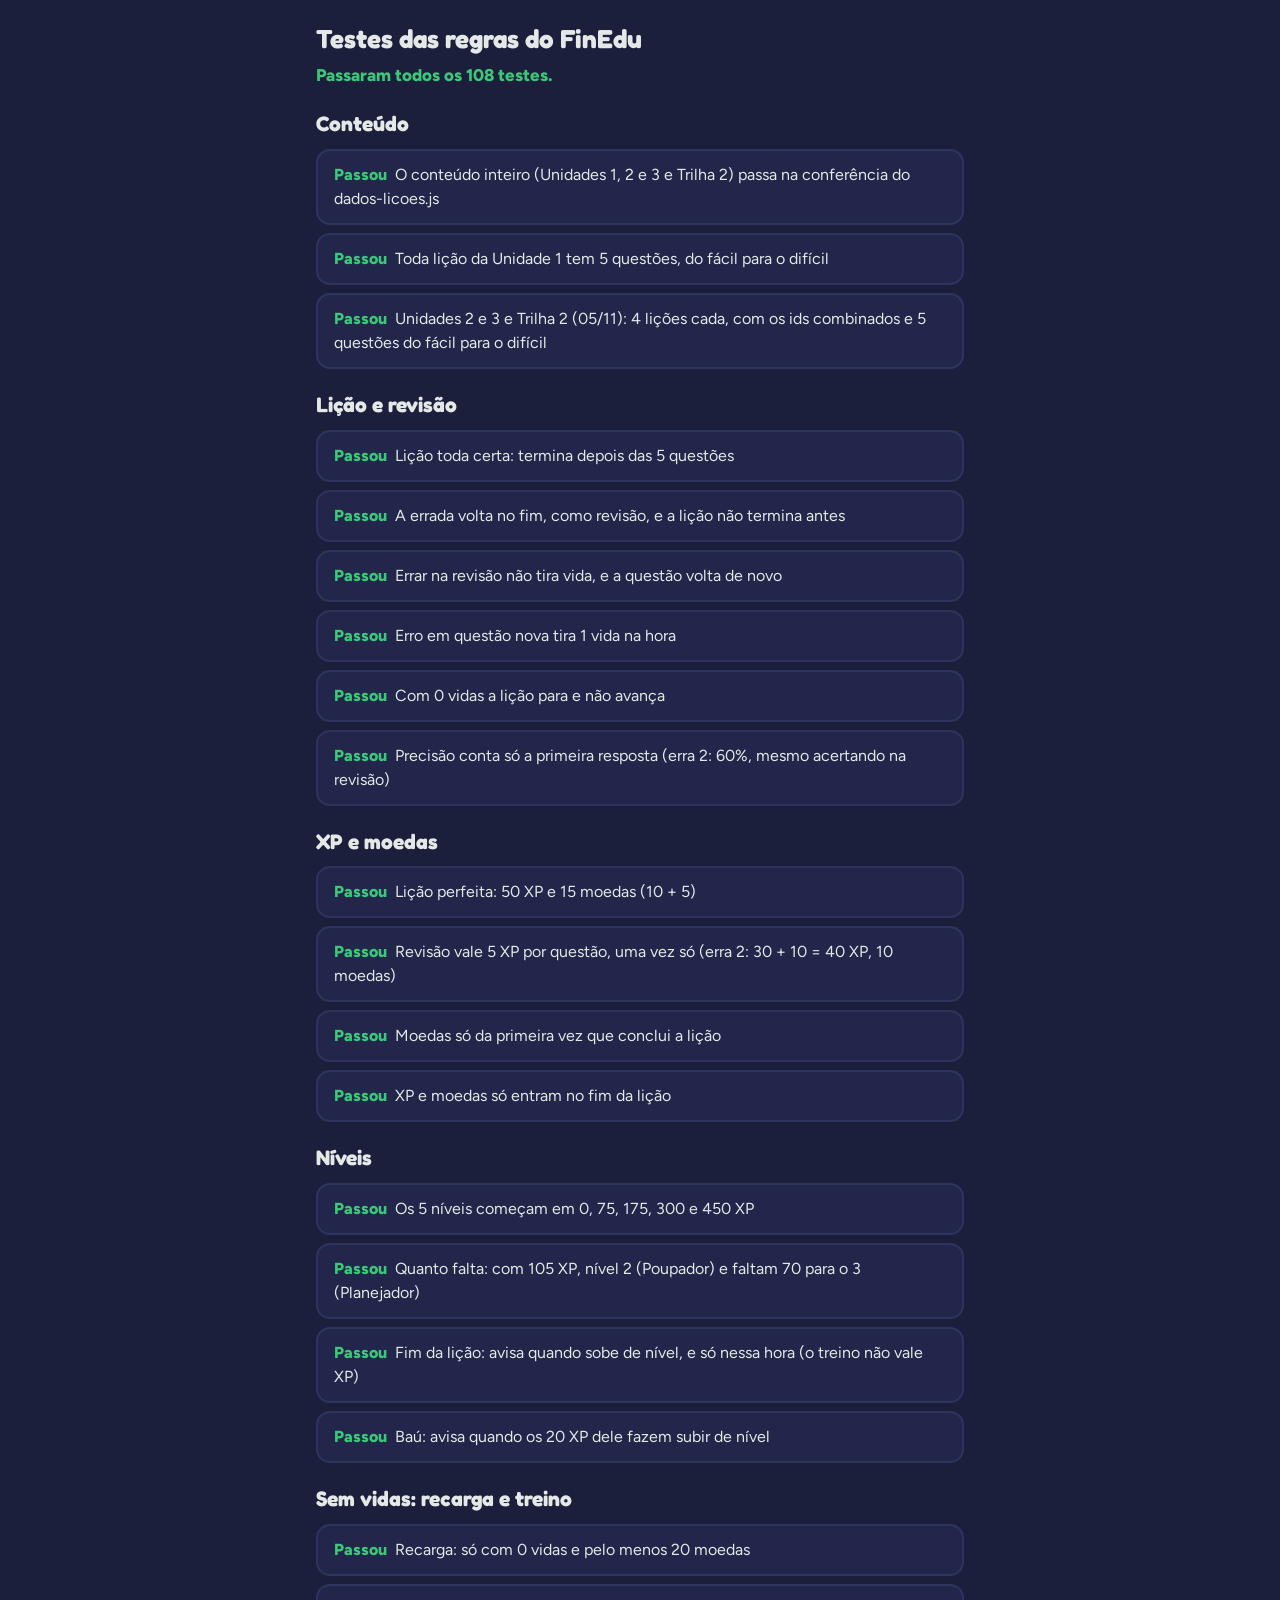
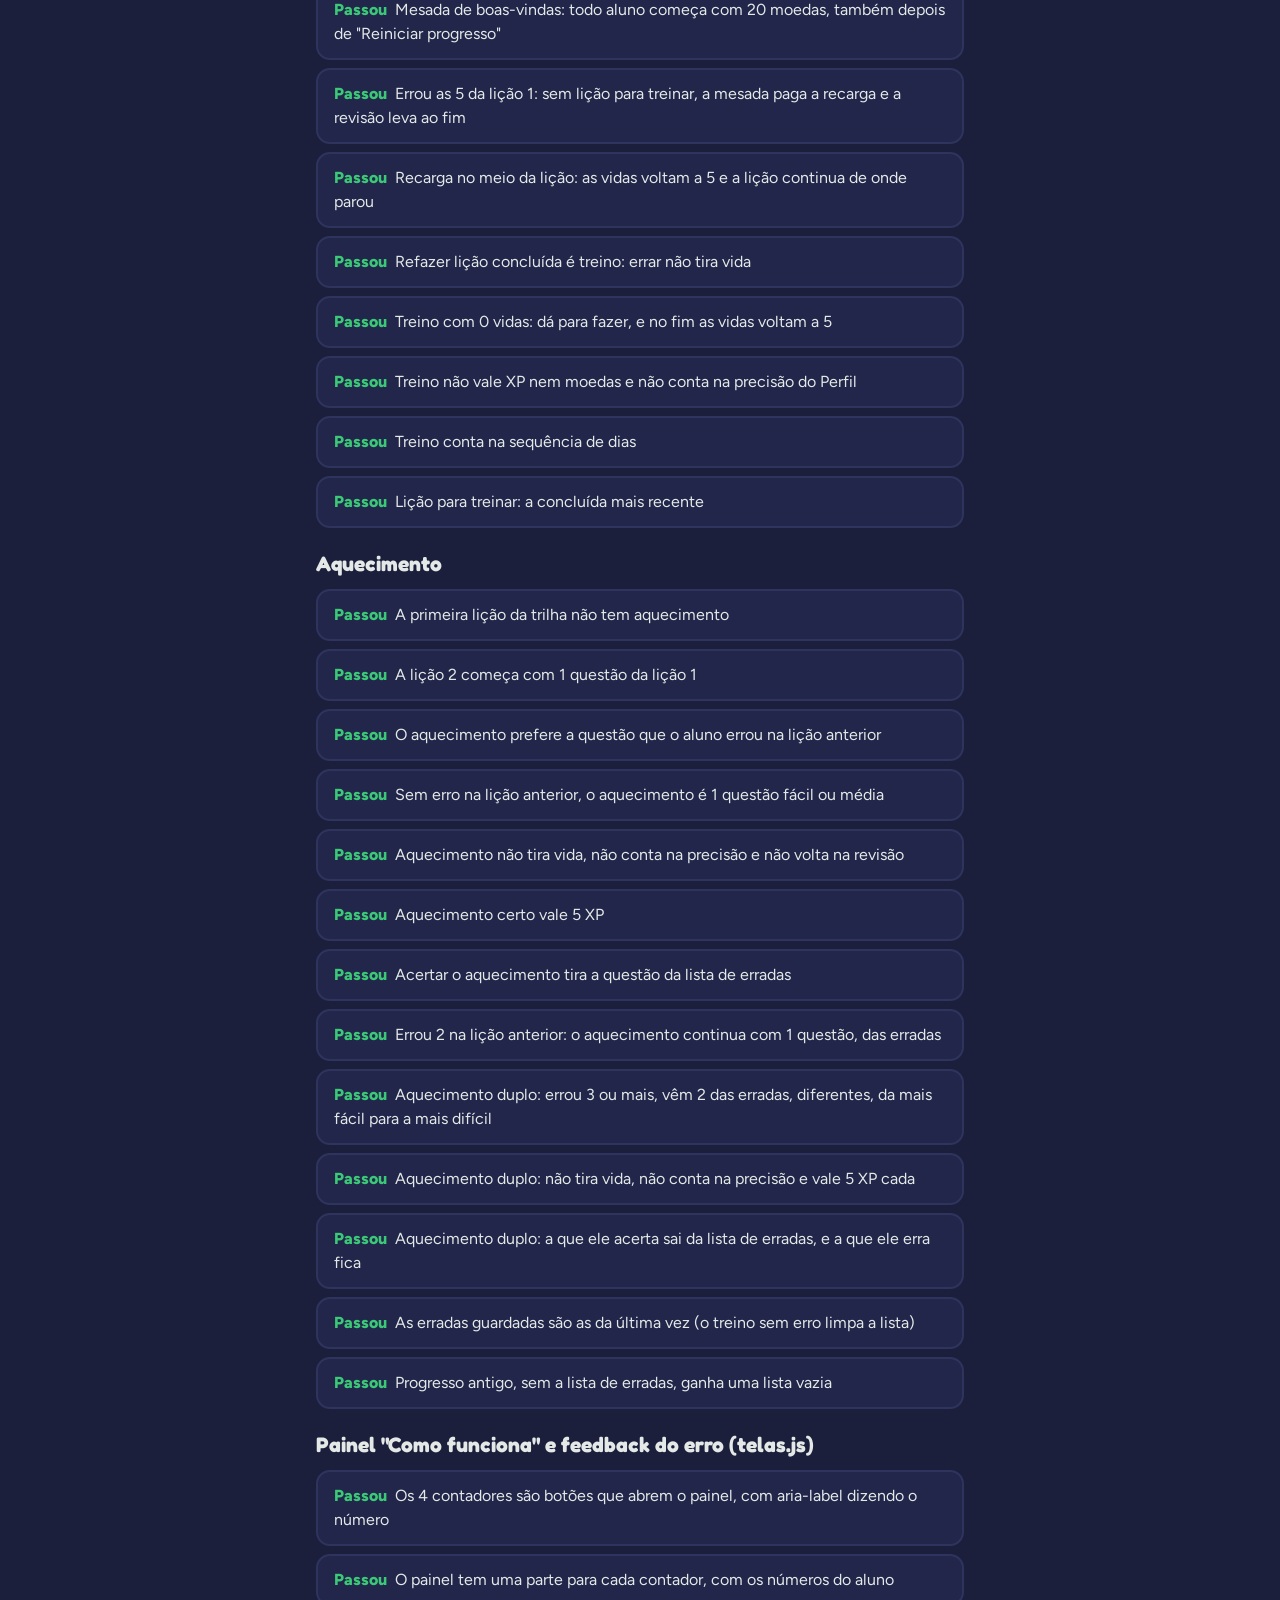
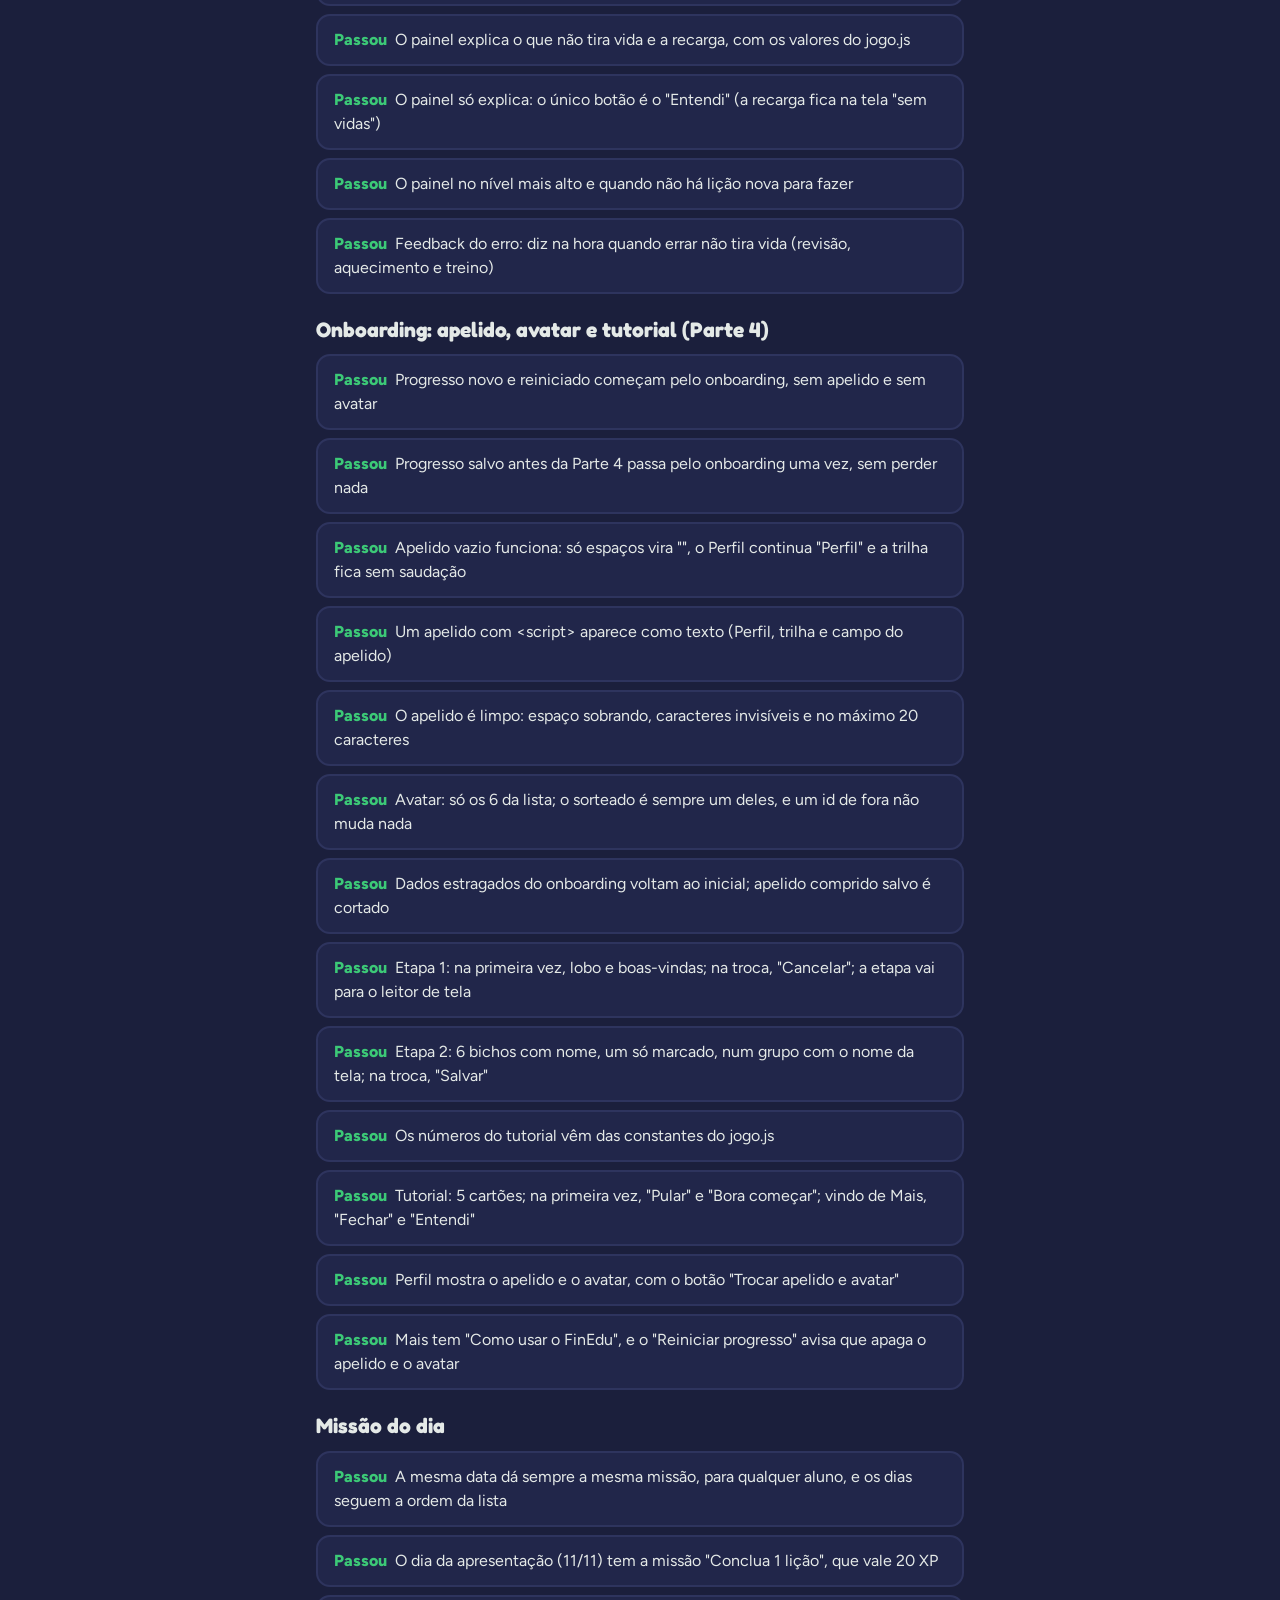
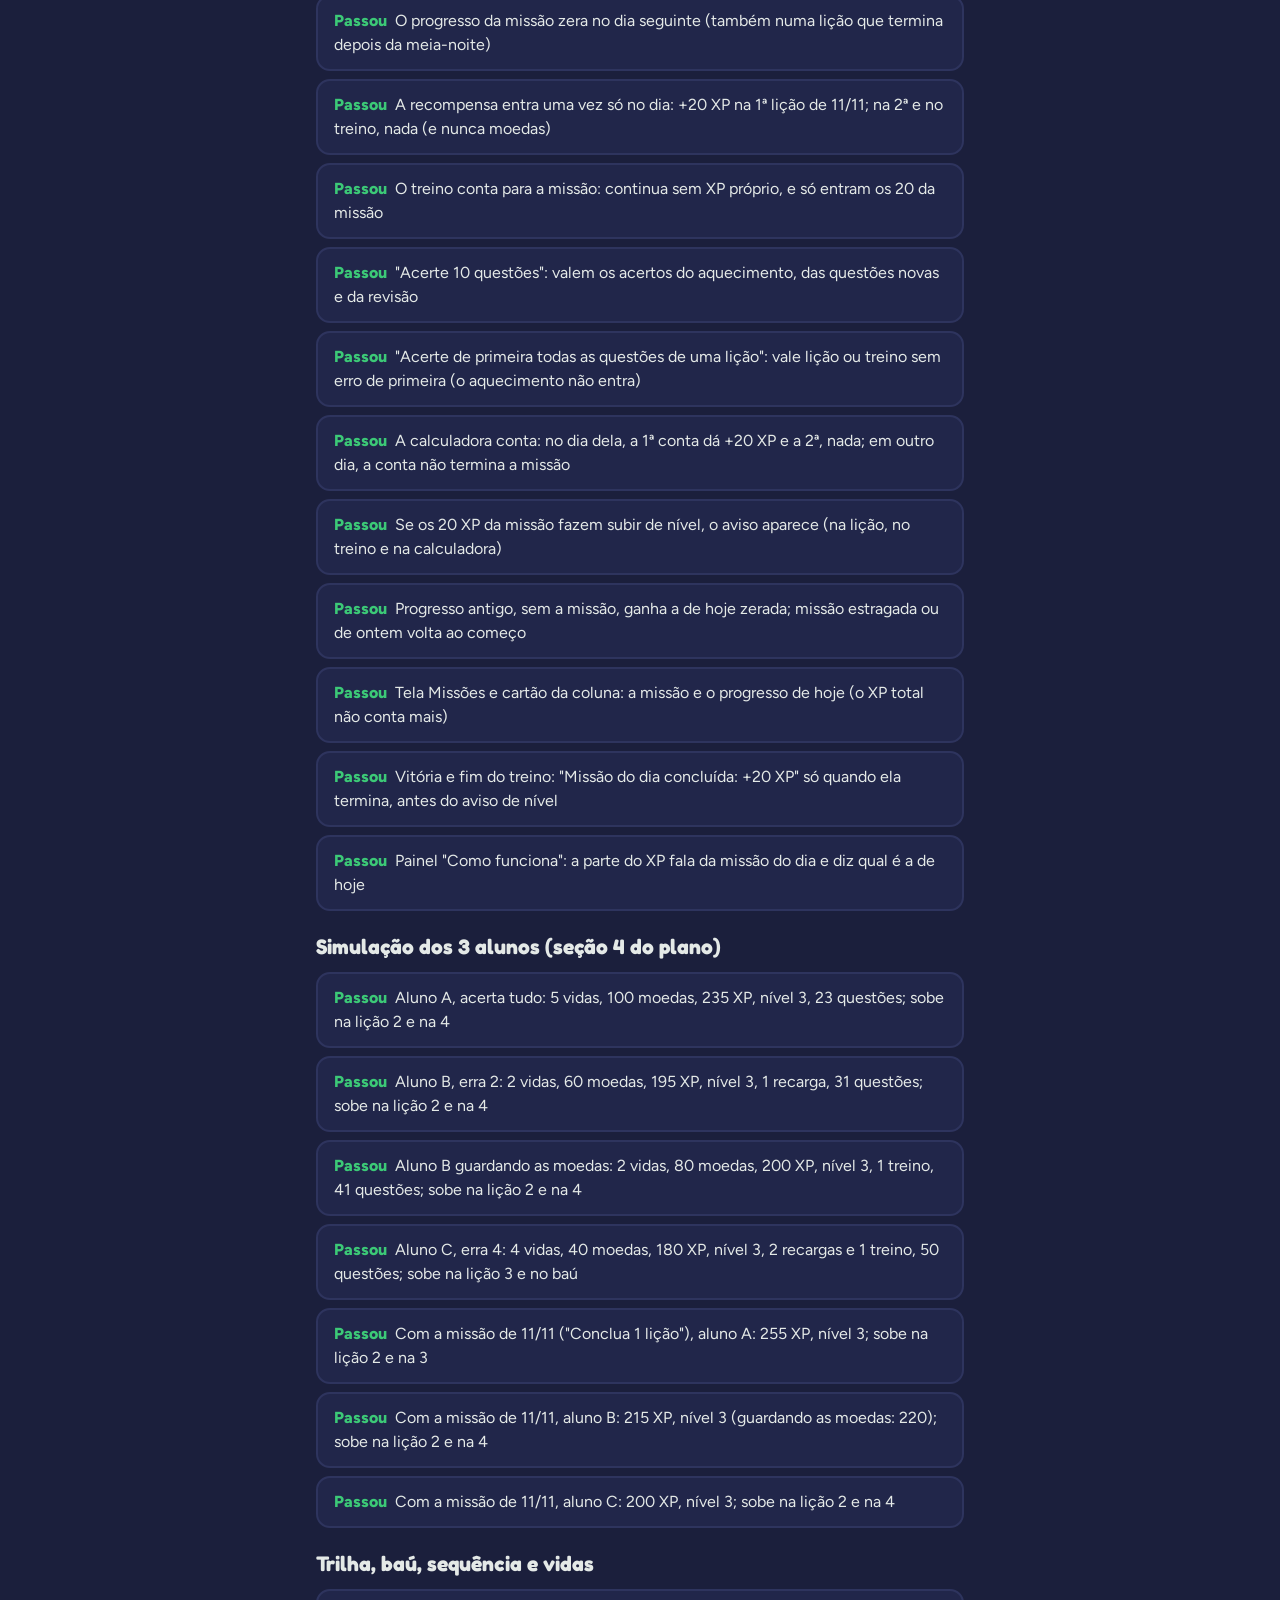
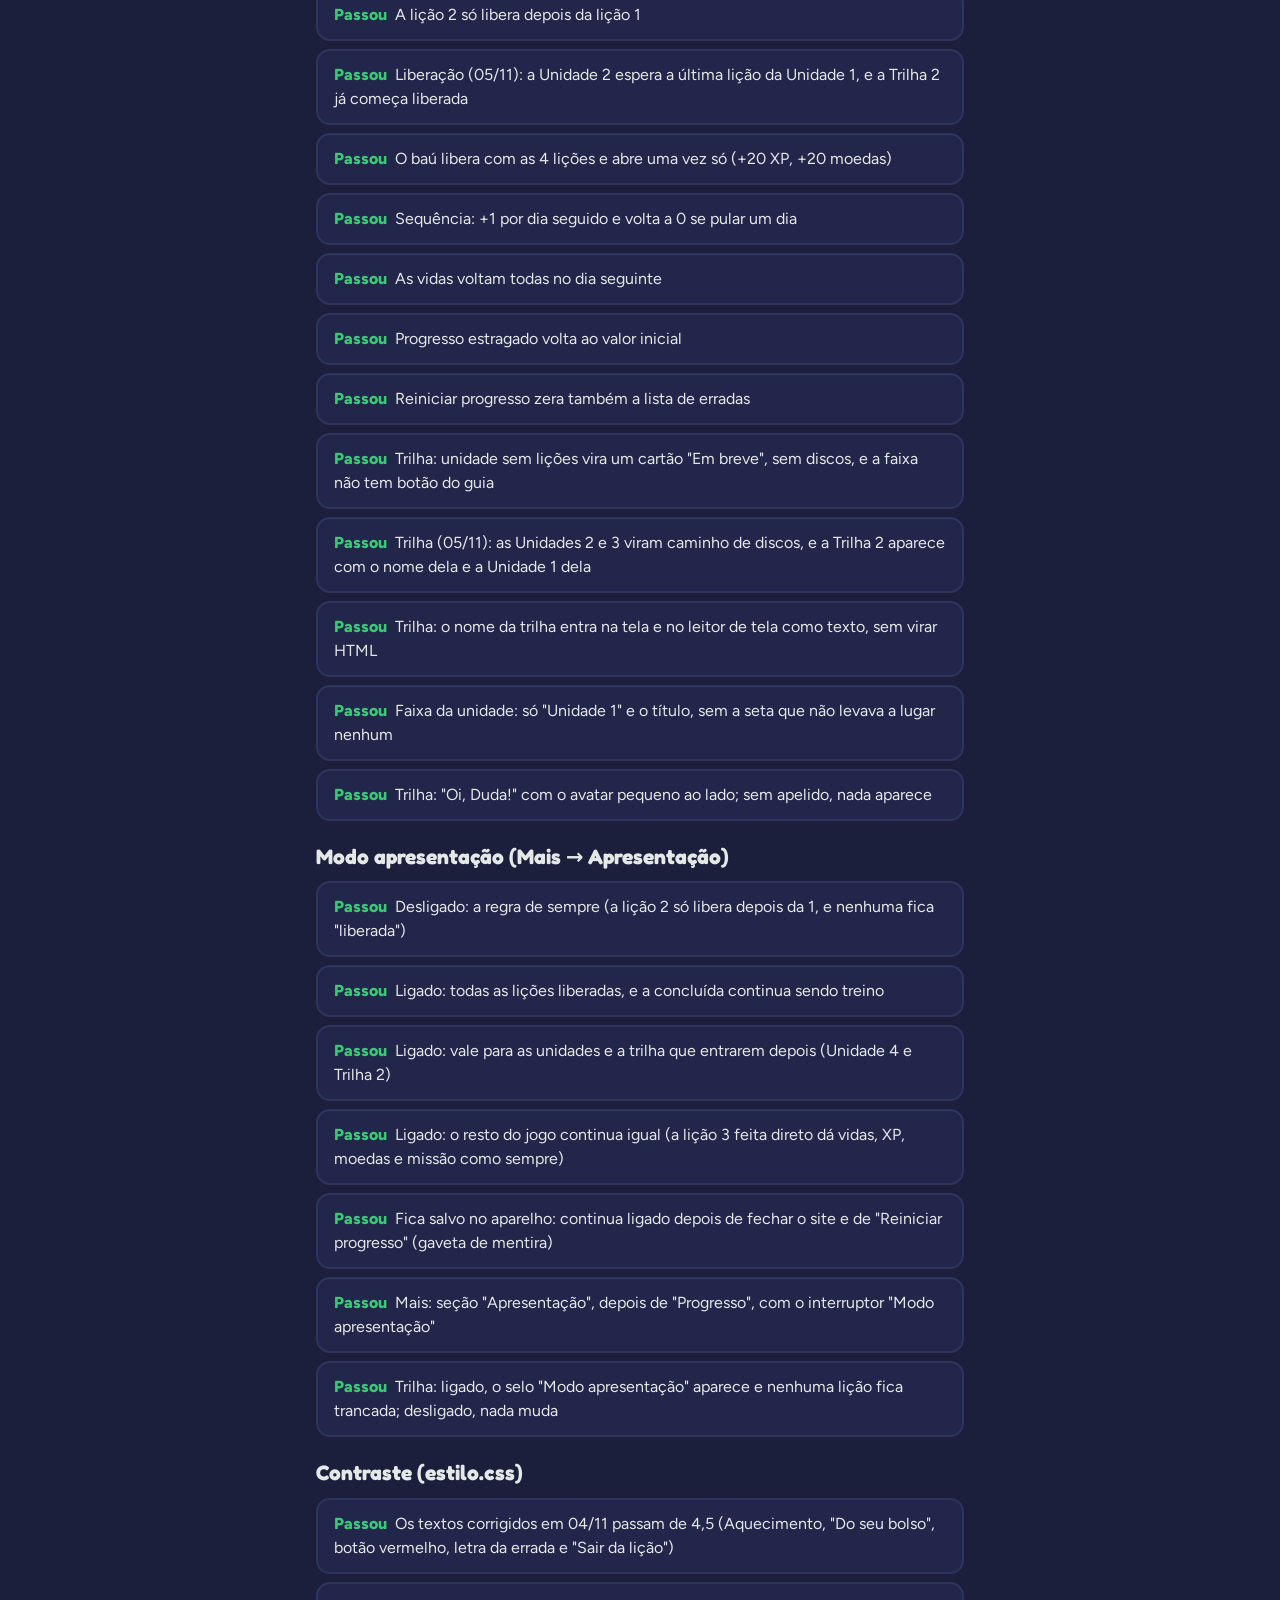
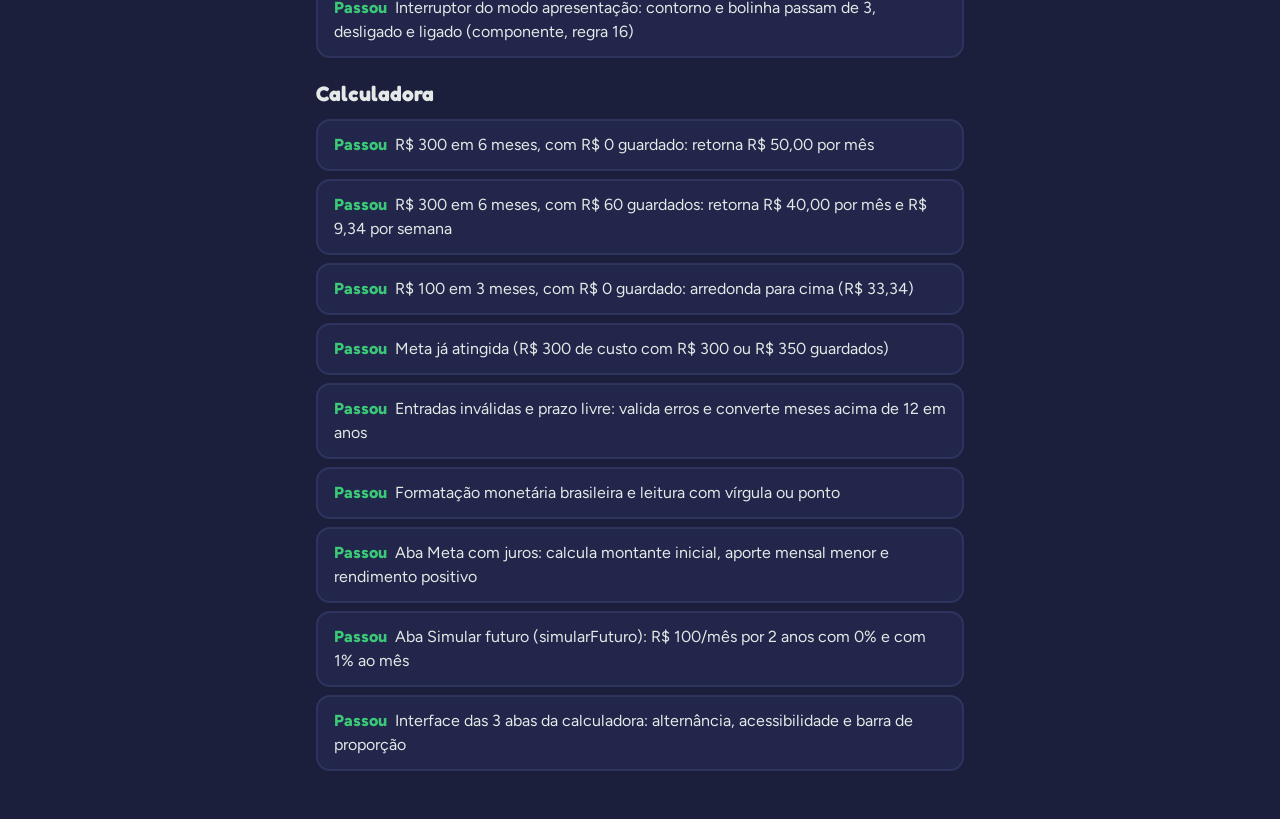
==== commit d5027677: "Mostra o nome da Trilha 2 e numera as unidades dentro de cada trilha Na trilha, a Trilha 2 aparecia " ====
--- a/testes.html
+++ b/testes.html
@@ -1351,7 +1351,7 @@
       confere(caixa.querySelector('a[href="#guia"]'), null, 'link para o guia');
     });
 
-    teste('Trilha (05/11): as Unidades 2 e 3 viram caminho de discos, e a unidade da Trilha 2 vem depois, como Unidade 4', () => {
+    teste('Trilha (05/11): as Unidades 2 e 3 viram caminho de discos, e a Trilha 2 aparece com o nome dela e a Unidade 1 dela', () => {
       const caixa = document.createElement('div');
       desenharTrilha(caixa, novoProgresso());
       const blocos = [...caixa.querySelectorAll('.bloco-unidade')];
@@ -1359,15 +1359,39 @@
         ['Unidade 1', 'Primeiros Passos', 'bloco-unidade bloco-unidade--tema-1'],
         ['Unidade 2', 'Dinheiro no mundo real', 'bloco-unidade bloco-unidade--tema-2'],
         ['Unidade 3', 'Planejando o futuro', 'bloco-unidade bloco-unidade--tema-3'],
-        ['Unidade 4', 'Começando a investir', 'bloco-unidade bloco-unidade--tema-1']
-      ], 'faixas: número, título e cor (rodízio roxo, laranja e verde: a 4ª volta ao roxo)');
+        ['Unidade 1', 'Começando a investir', 'bloco-unidade bloco-unidade--tema-1']
+      ], 'faixas: o número e a cor (roxo, laranja e verde) contam dentro de cada trilha');
+      // O nome da trilha só aparece da Trilha 2 em diante, logo antes da primeira unidade dela
+      const nomes = [...caixa.querySelectorAll('.trilha-titulo')];
+      confere(nomes.map(textoDe), ['Investimentos'], 'nome da trilha na tela');
+      confere(nomes[0].nextElementSibling === blocos[3], true, 'o nome vem logo antes da unidade da Trilha 2');
       confere(caixa.querySelectorAll('.unidade-futura, .trilha-futura').length, 0, 'cartões "Em breve"');
       // Em cada unidade: 4 lições, o baú entre a 3ª e a 4ª e o troféu no fim
       const tipoDoNo = no => (no.classList.contains('no--bau') ? 'baú' : no.classList.contains('no--trofeu') ? 'troféu' : 'lição');
       for (const bloco of blocos) {
         confere([...bloco.querySelectorAll('.no')].map(tipoDoNo), ['lição', 'lição', 'lição', 'baú', 'lição', 'troféu'],
-          textoDe(bloco.querySelector('.unidade-rotulo')));
-      }
+          textoDe(bloco.querySelector('.unidade-titulo')));
+      }
+      // O leitor de tela ouve de que trilha é a unidade; na Trilha 1, continua como era
+      confere([blocos[0], blocos[3]].map(bloco => bloco.querySelector('.no-botao').getAttribute('aria-label')), [
+        'Unidade 1, lição 1, Querer ou precisar?: começar.',
+        'Unidade 1 de Investimentos, lição 1, Poupar × investir: começar.'
+      ], 'leitor de tela, na primeira lição de cada trilha');
+    });
+
+    teste('Trilha: o nome da trilha entra na tela e no leitor de tela como texto, sem virar HTML', () => {
+      const perigoso = 'Investir & <b>poupar</b>';
+      const caixa = document.createElement('div');
+      comTrilhas([TRILHA, { id: 'teste-trilha-2', titulo: perigoso, unidades: [
+        { id: 'teste-t2-u1', titulo: 'Unidade de teste', licoes: [{ id: 'teste-t2-l1', titulo: 'Lição de teste', questoes: LICAO_1.questoes }] }] }],
+        () => desenharTrilha(caixa, novoProgresso()));
+      confere([textoDe(caixa.querySelector('.trilha-titulo')), caixa.querySelectorAll('b').length], [perigoso, 0], 'nome na tela');
+      const bloco = caixa.querySelectorAll('.bloco-unidade')[3];
+      confere([...bloco.querySelectorAll('.no-botao')].map(botao => botao.getAttribute('aria-label')), [
+        `Unidade 1 de ${perigoso}, lição 1, Lição de teste: começar.`,
+        `Baú da unidade 1 de ${perigoso}: trancado.`,
+        `Troféu da unidade 1 de ${perigoso}: conclua as lições da unidade para conquistar.`
+      ], 'leitor de tela (lição, baú e troféu)');
     });
 
     teste('Faixa da unidade: só "Unidade 1" e o título, sem a seta que não levava a lugar nenhum', () => {
--- a/css/estilo.css
+++ b/css/estilo.css
@@ -658,6 +658,15 @@
   margin-left: auto;
 }
 
+/* Nome da trilha, da Trilha 2 em diante (a Trilha 1 fica sem nome, como no
+   design do João), em cima da primeira unidade dela. A margem negativa
+   desconta o espaço entre as unidades (o gap da .trilha): o nome fica a
+   12px da faixa, como o "Oi, Duda!" fica da faixa da Unidade 1. */
+.trilha-titulo {
+  margin-bottom: calc(var(--espaco-m) - var(--espaco-xgg));
+  font-size: var(--tamanho-titulo-m);
+}
+
 /* Temas de cor alternados por unidade (roxo, laranja, verde) */
 .bloco-unidade {
   --cor-unidade: var(--cor-unidade-1);
